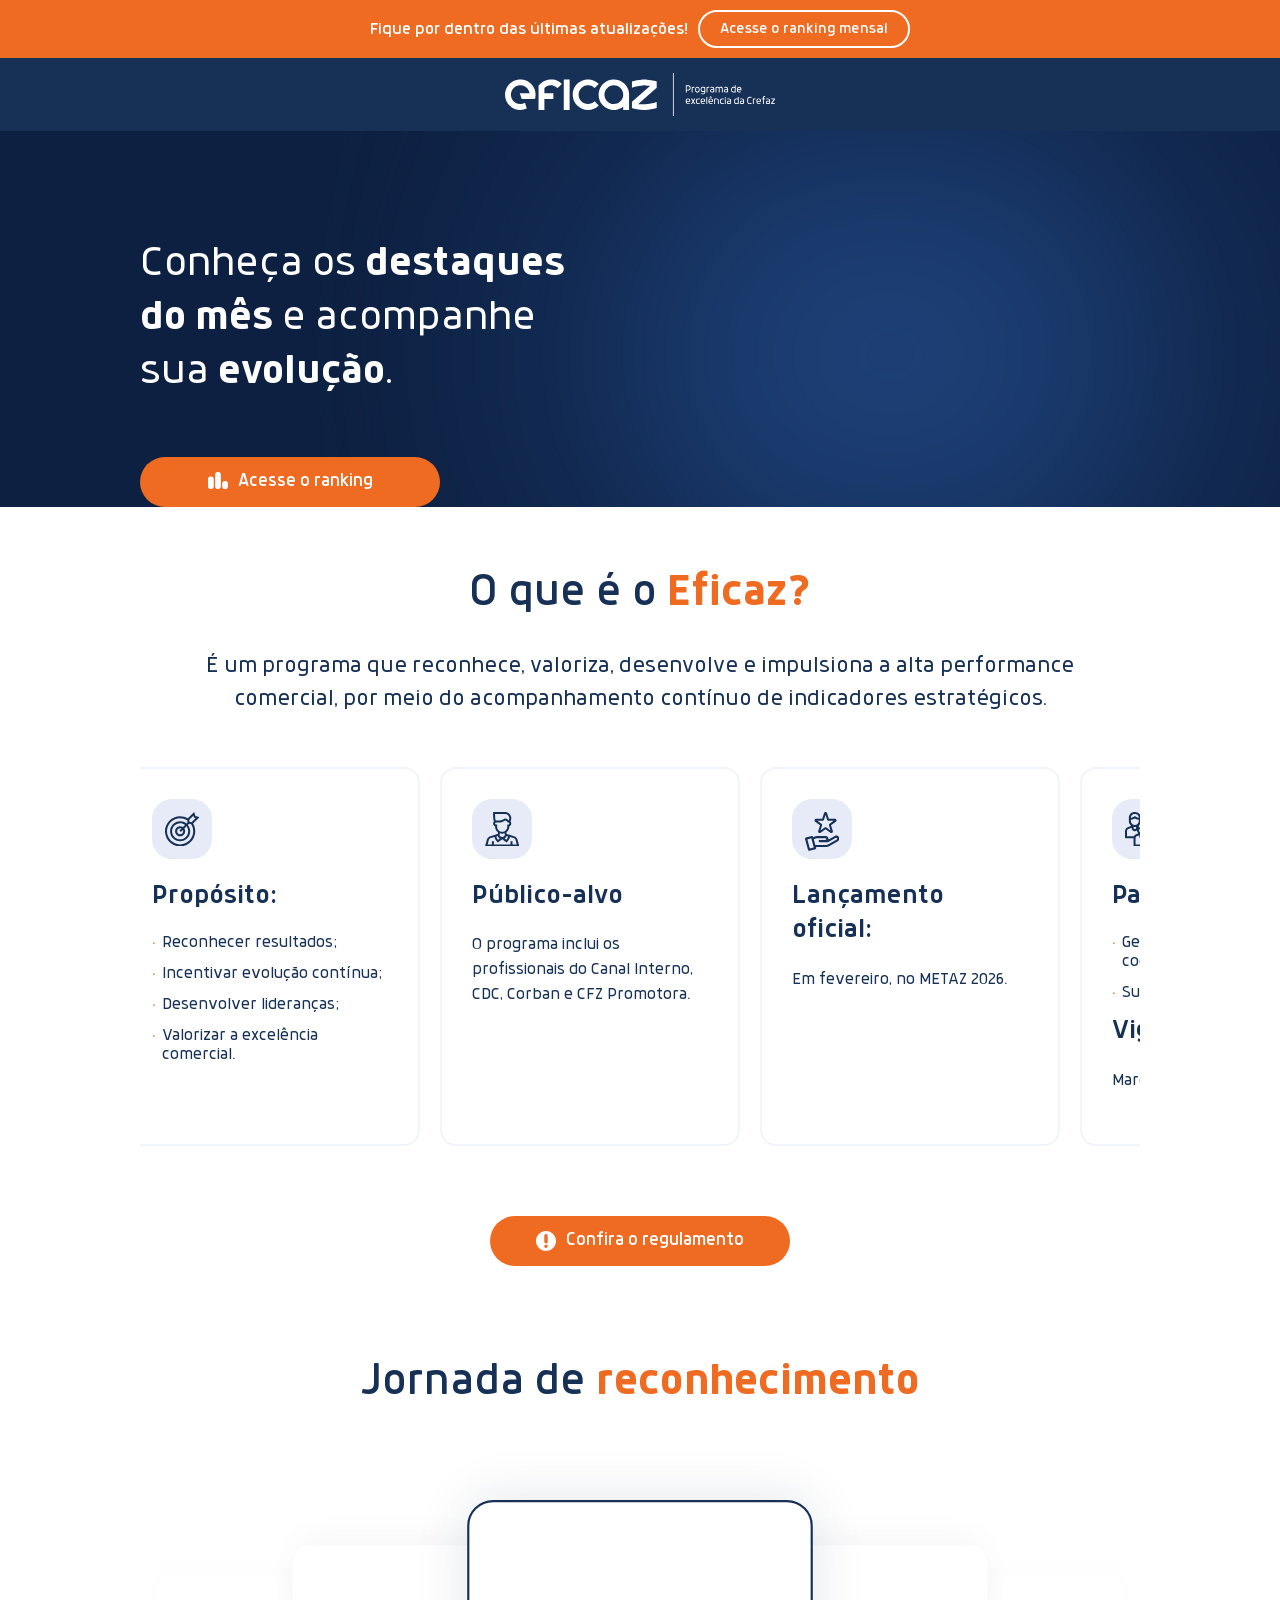
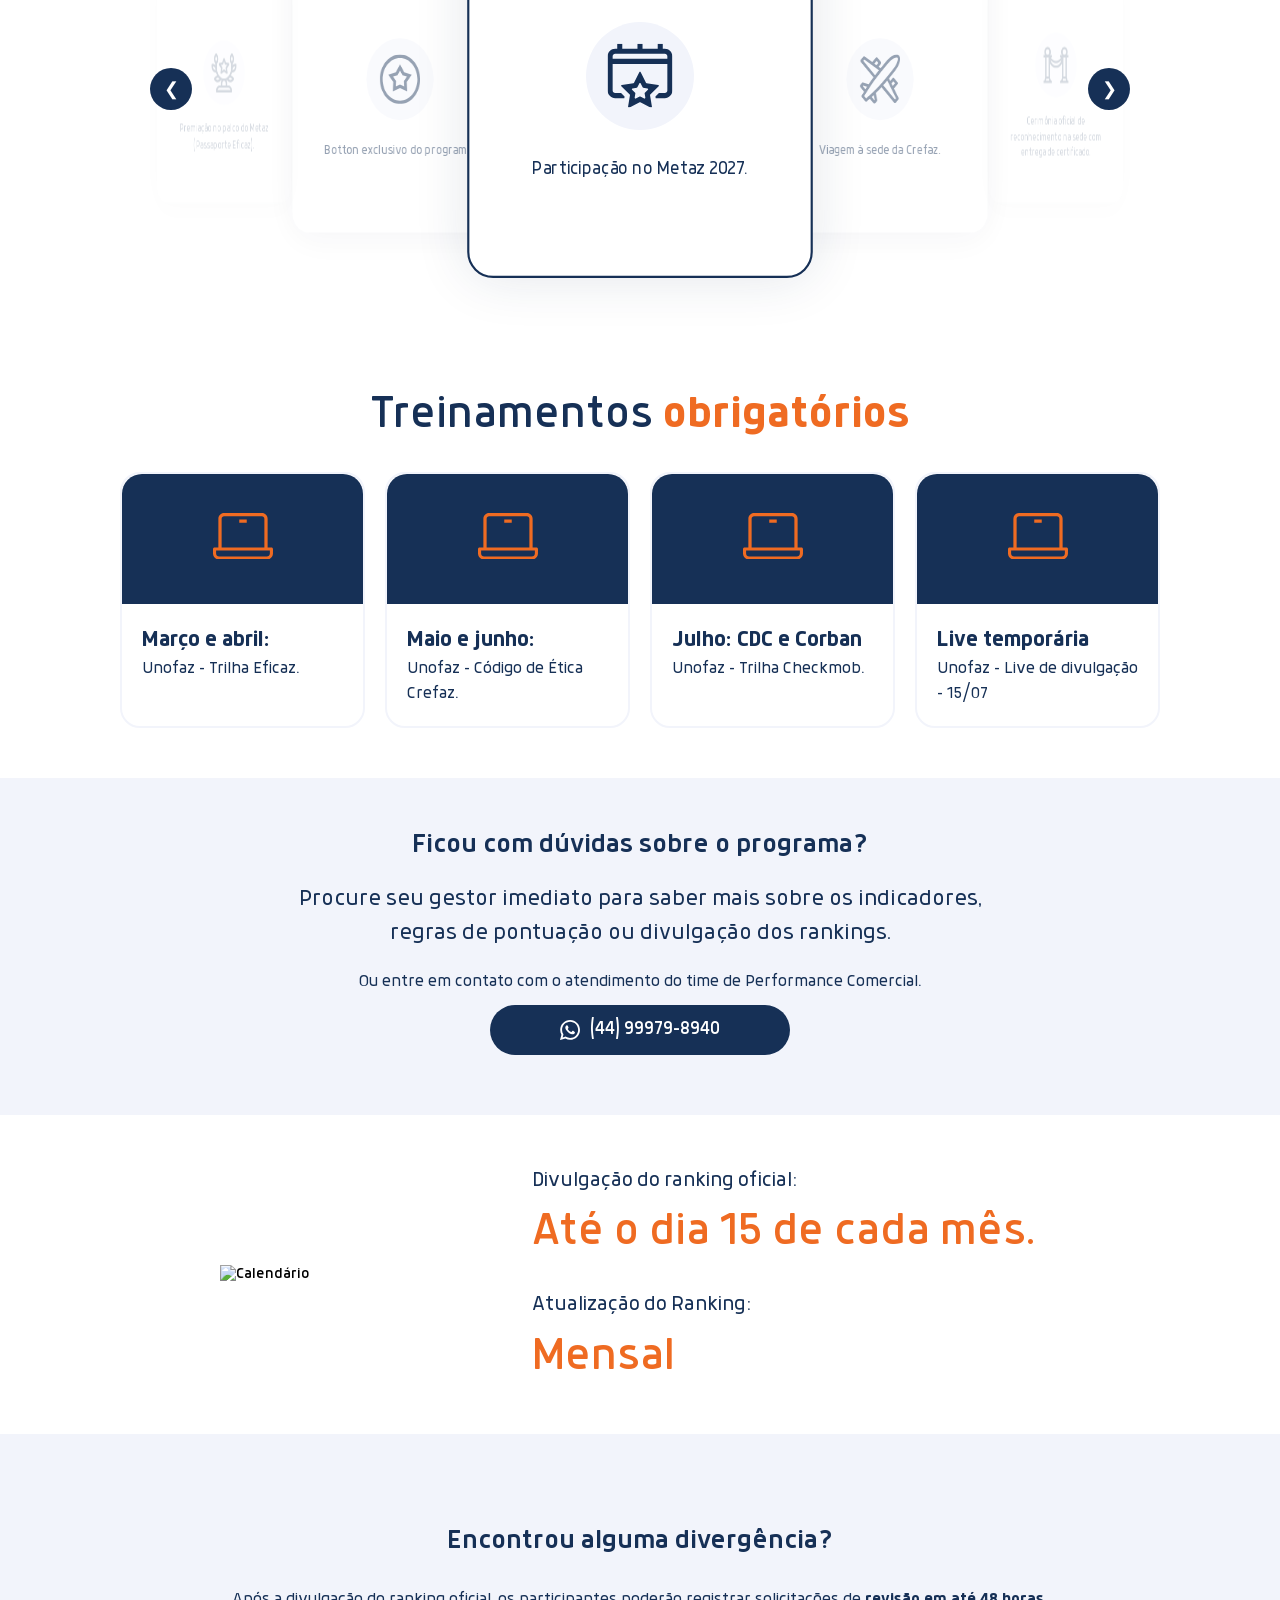
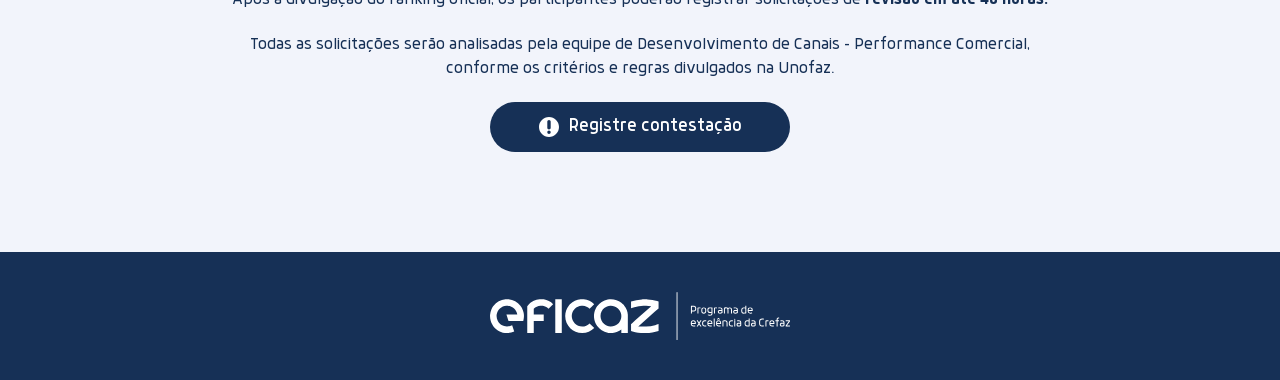
==== index.html @ aba49f8a "Update index.html" ====
<!DOCTYPE html>
<html lang="pt-BR">

<head>
    <meta charset="UTF-8">
    <meta name="viewport" content="width=device-width, initial-scale=1.0">
    <title>Eficaz | Programa de excelência da Crefaz</title>

    <link rel="shortcut icon" href="assets/favicon-crefaz.ico" type="image/x-icon">
    <link rel="stylesheet" href="assets/font-anteb.css">

</head>

<!-- Global styles -->
<style>
    html {
        --azul-escuro: #0d2041;
        --azul-crefaz: #163056;
        --azul-suave: #f2f4fb;
        --laranja-crefaz: #ef6b22;
        --laranja-escuro: #b14008;
        --text-footer: #b6cceb;
        --cinza: #d9e0e4;
        --cinza-suave: #edf2f4;
        --cinza-claro: #fafdff;

        --verde-success: #eaf8ef;
        --text-success: #1d6b3b;
    }

    html {
        scroll-behavior: smooth;
    }


    * {
        box-sizing: border-box;
    }

    body {
        margin: 0;
        padding: 0;
        scroll-behavior: smooth;
        font-family: 'Anteb', sans-serif;
        overflow-x: hidden;
    }

    .container {
        max-width: 1100px;
        margin: 0 auto;
        padding: 0 30px;
        display: flex;
        flex-wrap: wrap;
        gap: 30px;
        justify-content: center;
    }

    ::selection {
        background: #4dbeffbb;
        color: #ffffff;
    }

    /* Textos */


    h1 {
        font-size: 45px;
        color: #ffffff;
        font-weight: 300;
        line-height: 1.2;
    }

    h2 {
        font-size: 3rem;
        color: var(--azul-crefaz);
        text-align: center;
        letter-spacing: -3%;
        margin: 0;
        padding: 0 0 30px 0;
        font-weight: normal;
    }

    h3 {
        font-size: 1.8rem;
        color: var(--azul-crefaz);
        font-weight: 500;
        line-height: 1.2;
        letter-spacing: -3%;
        margin: 0px 0 20px 0;
    }

    h4 {
        font-size: 1.5rem;
        color: var(--azul-crefaz);
        line-height: 1.4;
        font-weight: 300;
        padding: 0;
        margin: 0 0 20px 0;
        letter-spacing: -3%;
    }

    p {
        font-size: 1.1rem;
        color: var(--azul-crefaz);
        font-weight: 300;
        line-height: 1.4;
        padding: 0;
        margin: 0 0 20px 0;
        letter-spacing: -1%;
    }

    ul {
        list-style: none;
        padding: 0;
        margin: 0;
        text-align: left;
    }

    li {
        font-size: 1.1rem;
        color: var(--azul-crefaz);
        padding-left: 10px;
        margin-bottom: 12px;
        position: relative;
        font-weight: 300;
        letter-spacing: -1%;
    }

    li::before {
        content: "•";
        position: absolute;
        left: 0;
        color: var(--laranja-crefaz);
        font-weight: bolder;
        vertical-align: top;
    }

    a {
        text-decoration: none;
    }

    strong {
        font-weight: 700;
    }

    .highlight {
        color: var(--laranja-crefaz);
        font-weight: bold;
    }

    .darklight {
        color: var(--azul-crefaz);
        font-weight: bold;
    }

    /* Buttons */

    .btn {
        font-size: 1.2rem;
        border: none;
        display: flex;
        justify-content: center;
        gap: 10px;
        align-items: center;
        border-radius: 100px;
        padding: 18px 20px;
        cursor: pointer;
        font-family: 'Anteb', sans-serif;
        width: 300px;
        height: 50px;
        text-decoration: none;
    }

    .btn-primary {
        background: var(--azul-crefaz);
        color: #fff;
    }

    .icon-btn-primary {
        fill: var(--laranja-crefaz);
        width: 18px;
        height: 18px;
    }

    .btn-secondary {
        background: var(--laranja-crefaz);
        color: #fff;
    }

    .btn-secondary-outline {
        background: transparent;
        border: 2px solid var(--laranja-crefaz);
        color: var(--laranja-crefaz);
    }

    .icon-btn-secondary {
        fill: #fff;
        width: 18px;
        height: 18px;
    }

    .btn-primary:hover {
        filter: brightness(1.2);
    }

    .btn-secondary:hover,
    .btn-secondary-outline:hover {
        filter: brightness(0.9);
    }

    .btn-icon {
        fill: #fff;
        width: 20px;
        height: 20px;
    }

    @media (max-width: 767px) {
        h3 {
            font-size: 2.2rem;
            ;
        }
    }
</style>

<body>

    <!-- header -->
    <header class="top">
        <style>
            .top {
                position: absolute;
                top: 0;
                width: 100%;
                backdrop-filter: blur(15px);
                -webkit-backdrop-filter: blur(15px);
                z-index: 999;
                background: var(--azul-crefaz);
            }

            #atention {
                display: flex;
                align-items: center;
                justify-content: center;
                background: var(--laranja-crefaz);
                padding: 10px;
                text-align: center;
                gap: 10px;
                width: 100%;
                transition: all 0.3s ease;
            }

            .textTop {
                font-family: 'Anteb', sans-serif;
                font-size: 18px;
                color: #ffffff;
                margin: 0;
                padding: 0;
                transition: all 0.3s ease;
                text-align: left;
            }

            .header {
                width: 1000px;
                background: transparent;
                display: flex;
                align-items: center;
                justify-content: center;
                position: relative;
                z-index: 20;
                margin: 0 auto;
            }

            .logo-topo {
                display: block;
                padding: 0px;
                width: 300px;
                margin: 0 auto;
                fill: #fff;
                padding: 15px;
                transition: all 0.3s ease;
            }

            .sticky {
                position: fixed;
                z-index: 999;
                border-bottom: 1px solid var(--Border);
                transition: all 0.3s ease;
                background: var(--azul-crefaz);
            }

            .sticky .logo-topo {
                fill: #fff;
                width: 250px;
            }

            .sticky .header {
                height: 60px;
            }

            .btnTop {
                background: var(--laranja-crefaz);
                font-size: 1rem;
                color: #fff;
                padding: 8px 20px;
                border: 2px solid;
                border-radius: 100px;
                text-decoration: none;
                transition: all 0.3s ease;
            }

            .btnTop:hover {
                background: #fff;
                color: var(--laranja-crefaz);
                border: 2px solid var(--laranja-crefaz);
            }

            @media (max-width: 767px) {
                .header {
                    padding: 0px 24px;
                    width: 100%;
                }

                .logo-topo {
                    width: 300px;
                }

                .menu-toggle {
                    display: block;
                }

                .menu {
                    background: #fff;
                    position: absolute;
                    top: 100%;
                    left: 0;
                    margin: -1px 0 0 0;
                    text-align: center;
                    width: 100%;
                    max-height: 0;
                    overflow: hidden;
                    transition: max-height 0.3s ease;
                    border-radius: 0 0 20px 20px;
                }

                .sticky .menu {
                    background: var(--azul-crefaz);
                }

                .sticky {
                    background: var(--azul-crefaz);
                }

                .sticky .header {
                    height: 80px;
                    background: var(--azul-crefaz);
                    border-bottom: 2px solid #223f68;
                }

                #atention {
                    padding: 10px 20px;
                    font-size: 12px;
                }
            }
        </style>
        <div id="atention">
            <span class="textTop">Fique por dentro das últimas atualizações!</span>
            <a class="btnTop" href="ranking.html">Acesse o ranking mensal</a>
        </div>
        <div class="header">
            <a href="index.html">
                <div class="logo">
                    <svg class="logo-topo" id="logo-eficaz" data-name="logo-eficaz" xmlns="http://www.w3.org/2000/svg"
                        viewBox="0 0 498.88 80.2">
                        <path
                            d="M223.26,22.67c-.48-.61-.99-1.21-1.52-1.77-1.04-1.12-2.17-2.15-3.37-3.09-4.78-3.71-10.78-5.92-17.3-5.92-1.83,0-3.61.17-5.34.51-3.64.69-7.02,2.09-10.01,4.03-2.61,1.7-4.92,3.81-6.84,6.25-.18.22-.35.45-.52.68-1.18,1.59-2.19,3.31-3.01,5.13-1.58,3.5-2.47,7.38-2.49,11.47,0,.05,0,.1,0,.15,0,4.07.86,7.95,2.42,11.45.81,1.83,1.81,3.55,2.98,5.15,2.03,2.79,4.56,5.19,7.45,7.07,2.99,1.95,6.38,3.34,10.01,4.04.79.16,1.6.28,2.42.36.97.1,1.94.15,2.94.15s1.97-.05,2.93-.15c5.38-.56,10.31-2.63,14.37-5.77v5.77h10.83v-30.34c-.22-2.72-.82-5.32-1.75-7.76-1.02-2.68-2.44-5.17-4.18-7.39ZM218.37,40.73c-.04,1.13-.19,2.23-.43,3.29-.85,3.67-2.86,6.89-5.62,9.25-3.03,2.59-6.96,4.15-11.25,4.15-.34,0-.67,0-1-.03-3.82-.22-7.31-1.68-10.07-3.97-3.81-3.18-6.24-7.96-6.24-13.31,0-.05,0-.1,0-.15.04-5.3,2.47-10.03,6.26-13.17,2.76-2.3,6.26-3.75,10.07-3.96.32-.02.65-.03.98-.03,4.28,0,8.2,1.55,11.22,4.13,2.77,2.36,4.78,5.57,5.64,9.24.25,1.07.4,2.18.44,3.32,0,.21.01.41.01.63s0,.42-.01.63ZM89.31,12.22c6.07.94,11.49,3.82,15.63,7.98l-2.62,2.62-1.15,1.15-3.94,3.94c-2.15-2.17-4.87-3.77-7.92-4.57-1.05-.27-2.15-.45-3.27-.52-.37-.02-.74-.04-1.11-.04s-.74.01-1.11.04c-4.31.27-8.19,2.13-11.08,4.98v9.64h16.57v10.83h-16.57v4.13h0v15.92h-10.83V23.77c.23-.32.46-.63.7-.94,2.68-3.46,6.14-6.27,10.12-8.18,2.97-1.42,6.22-2.34,9.64-2.65.84-.08,1.69-.11,2.54-.11s1.71.04,2.54.11c.62.05,1.23.13,1.84.23ZM56.31,37.44c.08.88.12,1.76.12,2.66,0,2.39-.3,4.71-.86,6.93-.1.38-.2.77-.32,1.14h-.63s-5,.02-5,.02l-6.12.02-12.76.04-3.47-10.71,18.04-.06c-1.21-7.96-7.84-14.14-16-14.66-.37-.02-.74-.04-1.11-.04s-.74.01-1.11.04c-8.21.52-14.86,6.76-16.02,14.77-.12.82-.18,1.65-.18,2.51,0,2.97.75,5.77,2.07,8.21,2.93,5.42,8.65,9.1,15.24,9.1,3.12,0,6.06-.83,8.59-2.28l1.77,5.38,1.68,5.12c-3.65,1.72-7.73,2.69-12.03,2.69-9.35,0-17.64-4.55-22.77-11.55-1.17-1.59-2.18-3.32-3-5.15-.47-1.06-.88-2.14-1.22-3.26-.8-2.61-1.23-5.38-1.23-8.25,0-.83.04-1.65.11-2.47.27-3.2,1.09-6.25,2.34-9.05.81-1.83,1.82-3.55,3-5.15.15-.21.3-.41.46-.61,4.67-6.03,11.73-10.11,19.77-10.83.84-.08,1.69-.11,2.54-.11s1.71.04,2.54.11c8.03.72,15.09,4.8,19.77,10.83,1.71,2.2,3.1,4.67,4.1,7.33.37.98.69,1.99.95,3.02.35,1.38.6,2.81.73,4.27ZM169.54,56.19l3.77,3.77c-5.12,5.16-12.2,8.35-20.04,8.35s-14.8-3.13-19.9-8.21c-5.14-5.11-8.32-12.19-8.32-20.01,0-6.51,2.2-12.5,5.91-17.28.75-.97,1.57-1.9,2.44-2.76,4.53-4.5,10.59-7.46,17.32-8.07.84-.08,1.69-.11,2.54-.11s1.71.04,2.54.11c6.8.61,12.91,3.63,17.46,8.21l-2.62,2.62-1.15,1.15-3.94,3.94c-2.89-2.92-6.82-4.81-11.18-5.09-.37-.02-.74-.04-1.11-.04s-.74.01-1.11.04c-4.3.27-8.17,2.11-11.05,4.95-3.18,3.14-5.16,7.5-5.16,12.33s1.96,9.16,5.13,12.3c3.13,3.1,7.43,5.02,12.19,5.02s9.19-1.97,12.33-5.16l3.94,3.94ZM277.92,14.95c.81.23,1.61.47,2.41.72v11.61l-2.6,2.31-4.35,3.86-24.51,21.73-1.78,1.58-.88.78h9.05c.71.02,1.42.04,2.13.04s1.43-.01,2.13-.04c5.18-.17,10.2-.94,15-2.26,1.98-.54,3.91-1.17,5.81-1.89v11.4c-6.72,2.14-13.86,3.37-21.25,3.53h-3.31c-6.44-.14-12.69-1.08-18.64-2.74-.87-.24-1.73-.5-2.59-.77v-11.4h0s2.72-2.42,2.72-2.42l4.32-3.83,24.72-21.91,1.69-1.5c-2.72-.45-5.51-.73-8.34-.82-.38-.05-.76-.08-1.14-.11-.37-.02-.74-.04-1.11-.04s-.74.01-1.11.04c-.38.02-.77.06-1.15.11-5.24.18-10.32.98-15.17,2.34-1.84.51-3.65,1.11-5.43,1.78v-11.4c5.8-1.84,11.9-3,18.21-3.38.69-.12,1.39-.2,2.1-.27.84-.08,1.69-.11,2.54-.11s1.71.04,2.54.11c.71.06,1.4.15,2.09.27,5.48.33,10.79,1.25,15.89,2.69ZM108.52,11.88h10.82v56.43h-10.82V11.88ZM342.58,25.36c-.17-.48-.42-.89-.72-1.25s-.79-.67-1.43-.95c-.64-.28-1.41-.42-2.29-.42h-3.67c-.2,0-.31.09-.31.31v12.55c0,.21.1.32.31.32h1.03c.2,0,.31-.1.31-.32v-3.13h2.33c.89,0,1.66-.14,2.31-.42.64-.28,1.12-.59,1.43-.94.31-.35.55-.77.72-1.25s.28-.84.3-1.07c.02-.22.03-.44.03-.65v-1c0-.22-.01-.46-.04-.69-.03-.23-.13-.6-.31-1.08ZM341.28,27.82c0,2.03-1.06,3.05-3.17,3.05h-2.29v-6.54h2.29c2.11,0,3.17,1,3.17,3.01v.48ZM344.98,35.59v-9.22c0-.19.63-.48,1.71-.66.54-.09,1.1-.13,1.68-.13.61,0,1.11.06,1.51.17.13.04.2.12.2.25v1.07c0,.15-.06.22-.18.22-.45-.08-.86-.12-1.21-.12-1.19,0-1.89.21-2.01.38l-.06.14v7.9c0,.21-.1.32-.31.32h-1.03c-.21,0-.32-.1-.31-.32ZM358.49,34.97c.75-.7,1.11-1.87,1.11-3.49v-1.34c0-1.62-.37-2.79-1.11-3.5-.75-.7-1.75-1.06-2.98-1.06s-2.24.36-2.98,1.06c-.75.71-1.12,1.88-1.12,3.5v1.34c0,1.61.38,2.78,1.12,3.48.75.71,1.74,1.07,2.98,1.07s2.24-.36,2.98-1.06ZM353.06,32v-2.38c0-.73.23-1.32.7-1.78.46-.45,1.04-.67,1.75-.67s1.28.22,1.75.68c.46.46.69,1.04.69,1.77v2.38c0,.72-.24,1.32-.69,1.77-.47.46-1.05.68-1.75.68s-1.29-.22-1.75-.68c-.47-.46-.7-1.04-.7-1.77ZM369.35,25.99c-.44-.1-1-.19-1.69-.29-.71-.08-1.36-.12-1.97-.12s-1.15.05-1.59.16c-.44.11-.87.33-1.29.64-.84.62-1.28,1.97-1.28,4.04,0,1.79.5,3.09,1.32,3.71.81.61,1.6.84,2.55.84,1.15,0,2.13-.16,2.94-.48v.75c0,1.01-.21,1.67-.64,1.99-.44.32-1.28.48-2.51.48-.96,0-1.82-.12-2.57-.38-.13,0-.22.06-.27.19l-.11.9c.01.22.07.37.19.42,1.06.31,2.03.46,2.91.46,3.1,0,4.65-1.25,4.65-3.71v-9.32c0-.08-.21-.17-.64-.29ZM368.34,32.96l-.39.1c-.27.07-.59.14-.98.21-.4.07-.71.1-.97.1-1.17,0-1.93-.25-2.29-.75s-.53-1.27-.53-2.3c0-.53.02-.94.06-1.24s.15-.61.33-.95c.35-.68,1.12-.97,2.43-.97.62,0,1.41.1,2.34.3v5.49ZM376.18,27.17c-1.19,0-1.89.21-2.01.38l-.06.14v7.9c0,.21-.1.32-.31.32h-1.03c-.21,0-.32-.1-.31-.32v-9.22c0-.19.63-.48,1.71-.66.54-.09,1.1-.13,1.68-.13.61,0,1.11.06,1.51.17.13.04.2.12.2.25v1.07c0,.15-.06.22-.18.22-.45-.08-.86-.12-1.21-.12ZM386.69,29.49c0-2.56-1.56-3.91-4.14-3.91-1,0-1.9.08-2.7.26-.11.04-.16.11-.16.22l.16,1.17c.01.11.1.16.26.16.92-.15,1.55-.24,1.9-.22,2.01,0,3.01.83,3.01,2.49v.18h-2.74c-2.26,0-3.39,1.04-3.39,3.13s1.31,3.05,3.91,3.05c.99,0,1.88-.15,2.69-.47.81-.32,1.2-.66,1.2-1.05v-5.02ZM385.02,33.42c0,.35-.22.61-.67.79-.46.17-.96.27-1.52.27-.75,0-1.32-.1-1.69-.3-.38-.19-.56-.6-.56-1.21,0-.72.3-1.17.87-1.35.29-.09.54-.14.75-.16.21-.02.5-.03.86-.03h1.97v2ZM396.46,28.11c.11.4.16,1.29.16,2.65v4.83c0,.21-.1.32-.32.32h-1.02c-.21,0-.32-.1-.32-.32v-5.91c0-.97-.17-1.63-.51-1.99-.34-.35-.92-.52-1.75-.52-.18,0-.44.02-.78.07s-.62.09-.88.13l-.36.09v8.13c0,.21-.1.32-.31.32h-1.03c-.21,0-.32-.1-.31-.32v-9.32c0-.12.44-.27,1.31-.44.87-.17,1.53-.26,1.99-.26.5,0,.9.02,1.19.05.3.04.65.15,1.08.34.42.19.82.47,1.17.83.64-.81,1.65-1.21,3.03-1.21,1.17,0,2.07.31,2.7.91.62.6.94,1.67.94,3.21v5.89c0,.21-.1.32-.31.32h-1.03c-.21,0-.32-.1-.31-.32v-5.97c0-.92-.19-1.56-.58-1.92-.4-.36-.98-.53-1.75-.53-.58,0-1.27.32-2.04.94ZM412.21,34.51v-5.02c0-2.56-1.56-3.91-4.14-3.91-1,0-1.9.08-2.7.26-.11.04-.16.11-.16.22l.16,1.17c.01.11.1.16.26.16.92-.15,1.55-.24,1.9-.22,2.01,0,3.01.83,3.01,2.49v.18h-2.74c-2.26,0-3.39,1.04-3.39,3.13s1.31,3.05,3.91,3.05c.99,0,1.88-.15,2.69-.47.81-.32,1.2-.66,1.2-1.05ZM410.54,33.42c0,.35-.22.61-.67.79-.46.17-.96.27-1.52.27-.75,0-1.32-.1-1.69-.3-.38-.19-.56-.6-.56-1.21,0-.72.3-1.17.87-1.35.29-.09.54-.14.75-.16.21-.02.5-.03.86-.03h1.97v2ZM426.25,35.35v-12.3c0-.21-.1-.32-.31-.31h-1.03c-.21,0-.32.09-.32.31v3.01c-.81-.32-1.79-.48-2.94-.48-.93,0-1.77.37-2.56,1.1-.8.74-1.31,2.15-1.31,3.96-.01,3.59,1.38,5.39,4.15,5.39.61,0,1.27-.04,1.97-.12,1.39-.16,2.34-.4,2.34-.56ZM422.26,34.45c-1.03,0-1.79-.37-2.16-.81-.19-.21-.34-.51-.44-.88-.1-.37-.16-.69-.18-.97-.02-.28-.03-.62-.03-1.05,0-1.03.1-1.69.45-2.44.35-.73,1.14-1.13,2.37-1.13.56,0,1.34.14,2.34.42v6.56l-.37.08c-.26.04-.57.08-.96.13-.4.05-.73.08-1.01.08ZM435.96,35.55l-.16-1.1c0-.11-.1-.17-.25-.17-.72.11-1.25.16-1.56.17-.71,0-1.24-.02-1.61-.07-.38-.04-.75-.14-1.1-.31-.73-.32-1.01-.97-1.09-2.11v-.25h6.38c.2.01.31-.09.31-.31v-1.41c0-.58-.04-1.11-.37-2.02-.17-.45-.4-.84-.68-1.16-.57-.65-1.71-1.23-3.22-1.23-1.36,0-2.44.53-3,1.18-.28.33-.51.7-.68,1.12-.36.86-.41,1.42-.41,1.98v1.53c0,3.09,1.54,4.63,4.62,4.63,1.13.01,2.02-.07,2.67-.25.11-.05.16-.12.16-.23ZM432.71,27.17c.48,0,.87.08,1.48.41.61.34,1.02,1.24,1.02,2.54h-5.05c0-1.97.85-2.95,2.55-2.95ZM341.27,48.23c-.57-.65-1.71-1.23-3.22-1.23-1.36,0-2.44.53-3,1.18-.28.33-.51.7-.68,1.12-.36.86-.41,1.42-.41,1.98v1.53c0,3.09,1.54,4.63,4.62,4.63,1.13.01,2.02-.07,2.67-.24.11-.05.16-.12.16-.24l-.16-1.1c0-.11-.1-.17-.25-.17-.72.11-1.25.16-1.56.17-.71,0-1.24-.02-1.61-.07-.38-.04-.75-.14-1.1-.31-.73-.32-1.01-.97-1.09-2.11v-.26h6.38c.2.01.31-.09.31-.31v-1.41c0-.58-.04-1.11-.37-2.02-.17-.45-.4-.84-.68-1.16ZM335.61,51.55c0-1.97.85-2.95,2.55-2.95.48,0,.87.08,1.48.41.61.34,1.02,1.24,1.02,2.54h-5.05ZM351.54,47.44l-2.95,4.81,2.95,4.77c0,.19-.18.32-.32.32h-1.21c-.13,0-.26-.1-.4-.32l-1.92-3.13-1.92,3.13c-.12.21-.25.32-.4.32h-1.21c-.13,0-.32-.11-.32-.32l2.95-4.77-2.95-4.81c0-.19.18-.31.32-.31h1.17c.13,0,.27.1.39.31l1.97,3.13,1.96-3.13c.12-.21.25-.32.4-.31h1.17c.13,0,.32.11.32.31ZM354.41,52.07v.34c0,1.03.22,1.87.67,2.51.44.64,1.27.96,2.46.96.48,0,1.08-.07,1.82-.21.15,0,.25.06.26.17l.16,1.1c0,.11-.05.18-.16.24-.65.19-1.49.3-2.51.29-1.36,0-2.42-.42-3.2-1.25-.79-.83-1.17-1.97-1.17-3.42v-1.09c0-1.45.39-2.59,1.17-3.43.78-.84,1.84-1.26,3.2-1.26,1.02,0,1.86.1,2.51.3.11.04.16.11.16.22l-.16,1.11c-.01.11-.1.16-.26.16-.75-.13-1.35-.2-1.82-.2-1.19,0-2.02.32-2.46.96-.45.64-.67,1.48-.67,2.51ZM368.76,48.23c-.57-.65-1.71-1.23-3.22-1.23-1.36,0-2.44.53-3,1.18-.28.33-.51.7-.68,1.12-.36.86-.41,1.42-.41,1.98v1.53c0,3.09,1.54,4.63,4.62,4.63,1.13.01,2.02-.07,2.67-.24.11-.05.16-.12.16-.24l-.16-1.1c0-.11-.1-.17-.25-.17-.72.11-1.25.16-1.56.17-.71,0-1.24-.02-1.61-.07-.38-.04-.75-.14-1.1-.31-.73-.32-1.01-.97-1.09-2.11v-.26h6.38c.2.01.31-.09.31-.31v-1.41c0-.58-.04-1.11-.37-2.02-.17-.45-.4-.84-.68-1.16ZM363.1,51.55c0-1.97.85-2.95,2.55-2.95.48,0,.87.08,1.48.41.61.34,1.02,1.24,1.02,2.54h-5.05ZM373.72,44.47v12.55c0,.21-.1.32-.31.32h-1.03c-.21,0-.32-.1-.31-.32v-12.55c0-.21.1-.32.31-.31h1.03c.2,0,.31.09.31.31ZM378.12,45.98c-.17,0-.25-.08-.25-.25l1.23-2.34c.08-.15.21-.23.36-.23h1.09c.15,0,.28.08.35.23l1.24,2.34c0,.17-.08.25-.25.25h-.86c-.11,0-.19-.05-.25-.16l-.78-1.51-.79,1.51c-.05.11-.14.16-.25.16h-.84ZM383.28,48.23c-.57-.65-1.71-1.23-3.22-1.23-1.36,0-2.44.53-3,1.18-.28.33-.51.7-.68,1.12-.36.86-.41,1.42-.41,1.98v1.53c0,3.09,1.54,4.63,4.62,4.63,1.13.01,2.02-.07,2.67-.24.11-.05.16-.12.16-.24l-.16-1.1c0-.11-.1-.17-.25-.17-.72.11-1.25.16-1.56.17-.71,0-1.24-.02-1.61-.07-.38-.04-.75-.14-1.1-.31-.73-.32-1.01-.97-1.09-2.11v-.26h6.38c.2.01.31-.09.31-.31v-1.41c0-.58-.04-1.11-.37-2.02-.17-.45-.4-.84-.68-1.16ZM377.62,51.55c0-1.97.85-2.95,2.55-2.95.48,0,.87.08,1.48.41.61.34,1.02,1.24,1.02,2.54h-5.05ZM394.04,48.07c.7.71,1.05,1.9,1.05,3.56v5.39c0,.21-.1.32-.32.32h-1.02c-.21,0-.32-.1-.32-.32v-5.91c0-1.67-.95-2.51-2.86-2.51-.48,0-1.49.13-1.95.2l-.4.09v8.13c0,.21-.1.32-.31.32h-1.03c-.21,0-.32-.1-.31-.32v-9.3c0-.15.52-.32,1.57-.48,1.04-.15,1.9-.24,2.58-.24,1.49,0,2.59.36,3.3,1.06ZM398.81,52.07v.34c0,1.03.22,1.87.67,2.51.44.64,1.27.96,2.46.96.48,0,1.08-.07,1.82-.21.15,0,.25.06.26.17l.16,1.1c0,.11-.05.18-.16.24-.65.19-1.49.3-2.51.29-1.36,0-2.42-.42-3.2-1.25-.79-.83-1.17-1.97-1.17-3.42v-1.09c0-1.45.39-2.59,1.17-3.43.78-.84,1.84-1.26,3.2-1.26,1.02,0,1.86.1,2.51.3.11.04.16.11.16.22l-.16,1.11c-.01.11-.1.16-.26.16-.75-.13-1.35-.2-1.82-.2-1.19,0-2.02.32-2.46.96-.45.64-.67,1.48-.67,2.51ZM408.01,45.37c0,.6-.33.91-.98.91s-1-.31-1-.91.34-.9,1-.9.98.3.98.9ZM407.87,47.44v9.58c0,.21-.1.32-.31.32h-1.03c-.21,0-.32-.1-.31-.32v-9.58c0-.21.1-.32.31-.31h1.03c.2,0,.31.09.31.31ZM413.67,47c-1,0-1.9.08-2.7.26-.11.04-.16.11-.16.22l.16,1.17c.01.11.1.16.26.16.92-.15,1.55-.23,1.9-.22,2.01,0,3.01.83,3.01,2.49v.18h-2.74c-2.26,0-3.39,1.04-3.39,3.13s1.31,3.05,3.91,3.05c.99,0,1.88-.15,2.69-.47.81-.32,1.2-.66,1.2-1.05v-5.02c0-2.56-1.56-3.91-4.14-3.91ZM416.14,54.84c0,.35-.22.61-.67.79-.46.17-.96.27-1.52.27-.75,0-1.32-.1-1.69-.3s-.56-.6-.56-1.21c0-.72.3-1.17.87-1.35.29-.09.54-.14.75-.16.21-.02.5-.03.86-.03h1.97v2ZM431.55,44.17h-1.03c-.21,0-.32.09-.32.31v3.01c-.81-.32-1.79-.48-2.94-.48-.93,0-1.77.37-2.56,1.1-.8.74-1.31,2.15-1.31,3.96-.01,3.59,1.38,5.39,4.15,5.39.61,0,1.27-.04,1.97-.12,1.39-.16,2.34-.4,2.34-.56v-12.3c0-.21-.1-.32-.31-.31ZM430.2,55.58l-.37.08c-.26.04-.57.08-.96.13-.4.05-.73.08-1.01.08-1.03,0-1.79-.37-2.16-.81-.19-.21-.34-.51-.44-.88-.1-.37-.16-.69-.18-.97-.02-.28-.03-.62-.03-1.05,0-1.03.1-1.7.45-2.44.35-.73,1.14-1.13,2.37-1.13.56,0,1.34.14,2.34.42v6.56ZM437.66,47c-1,0-1.9.08-2.7.26-.11.04-.16.11-.16.22l.16,1.17c.01.11.1.16.26.16.92-.15,1.55-.23,1.9-.22,2.01,0,3.01.83,3.01,2.49v.18h-2.74c-2.26,0-3.39,1.04-3.39,3.13s1.31,3.05,3.91,3.05c.99,0,1.88-.15,2.69-.47.81-.32,1.2-.66,1.2-1.05v-5.02c0-2.56-1.56-3.91-4.14-3.91ZM440.13,54.84c0,.35-.22.61-.67.79-.46.17-.96.27-1.52.27-.75,0-1.32-.1-1.69-.3s-.56-.6-.56-1.21c0-.72.3-1.17.87-1.35.29-.09.54-.14.75-.16.21-.02.5-.03.86-.03h1.97v2ZM449.23,49.06v3.39c0,2.29,1.27,3.43,3.81,3.43.69,0,1.44-.09,2.24-.28.12,0,.21.06.28.18l.14,1.11c0,.12-.06.21-.18.28-.88.19-1.85.3-2.91.29-1.64,0-2.96-.54-3.64-1.21-.35-.34-.63-.73-.85-1.17-.45-.89-.53-1.52-.53-2.18v-4.27c0-.66.08-1.31.53-2.21.21-.44.5-.83.85-1.16.68-.66,2-1.21,3.64-1.21,1.06,0,2.03.1,2.91.3.12.05.18.14.18.28l-.14,1.1c-.05.12-.14.18-.28.19-.8-.18-1.54-.28-2.24-.28-2.54,0-3.81,1.14-3.81,3.43ZM463.17,47.42v1.07c0,.15-.06.22-.18.22-.45-.08-.86-.12-1.21-.12-1.19,0-1.89.21-2.01.38l-.06.14v7.9c0,.21-.1.32-.31.32h-1.03c-.21,0-.32-.1-.31-.32v-9.22c0-.19.63-.48,1.71-.66.54-.09,1.1-.13,1.68-.13.61,0,1.11.06,1.51.17.13.04.2.12.2.25ZM471.95,48.23c-.57-.65-1.71-1.23-3.22-1.23-1.36,0-2.44.53-3,1.18-.28.33-.51.7-.68,1.12-.36.86-.41,1.42-.41,1.98v1.53c0,3.09,1.54,4.63,4.62,4.63,1.13.01,2.02-.07,2.67-.24.11-.05.16-.12.16-.24l-.16-1.1c0-.11-.1-.17-.25-.17-.72.11-1.25.16-1.56.17-.71,0-1.24-.02-1.61-.07-.38-.04-.75-.14-1.1-.31-.73-.32-1.01-.97-1.09-2.11v-.26h6.38c.2.01.31-.09.31-.31v-1.41c0-.58-.04-1.11-.37-2.02-.17-.45-.4-.84-.68-1.16ZM466.29,51.55c0-1.97.85-2.95,2.55-2.95.48,0,.87.08,1.48.41.61.34,1.02,1.24,1.02,2.54h-5.05ZM480.87,42.87v.92c0,.21-.09.32-.29.32-.05,0-.23-.02-.32-.02-.77,0-1.28.2-1.53.6-.25.4-.39.93-.39,1.59v.86h2c.21,0,.32.1.32.31v.97c0,.21-.1.32-.32.31h-2v8.3c0,.21-.1.32-.32.32h-1.04c-.21,0-.32-.1-.32-.32v-8.3h-1.74c-.21,0-.32-.1-.32-.31v-.97c0-.21.1-.32.32-.31h1.74v-1.17c0-2.32,1.02-3.47,3.07-3.47.36,0,.63.01.82.04.21.04.32.15.31.34ZM485.64,47c-1,0-1.9.08-2.7.26-.11.04-.16.11-.16.22l.16,1.17c.01.11.1.16.26.16.92-.15,1.55-.23,1.9-.22,2.01,0,3.01.83,3.01,2.49v.18h-2.74c-2.26,0-3.39,1.04-3.39,3.13s1.31,3.05,3.91,3.05c.99,0,1.88-.15,2.69-.47.81-.32,1.2-.66,1.2-1.05v-5.02c0-2.56-1.56-3.91-4.14-3.91ZM488.11,54.84c0,.35-.22.61-.67.79-.46.17-.96.27-1.52.27-.75,0-1.32-.1-1.69-.3s-.56-.6-.56-1.21c0-.72.3-1.17.87-1.35.29-.09.54-.14.75-.16.21-.02.5-.03.86-.03h1.97v2ZM498.76,48.93l-4.98,6.81h4.79c.21,0,.32.1.32.32v.96c0,.21-.1.32-.32.32h-6.52c-.21,0-.32-.1-.31-.32v-1.14c0-.11.04-.22.12-.34l5.01-6.82h-4.83c-.21,0-.32-.1-.31-.31v-.97c0-.21.1-.32.31-.31h6.52c.21,0,.32.1.32.31v1.15c0,.11-.04.22-.12.34ZM311.78.74v78.71c0,.41-.33.74-.74.74s-.74-.33-.74-.74V.74c0-.41.33-.74.74-.74s.74.33.74.74Z" />
                    </svg>
                </div>
            </a>
        </div>
        <script type="text/javascript">
            window.addEventListener("scroll", function () {
                var header = document.querySelector("header");
                header.classList.toggle("sticky", window.scrollY > 0)
            })
        </script>

    </header>

    <!-- hero -->
    <section id="hero">

        <style>
            #hero {
                font-family: 'Anteb', sans-serif;
                margin: 0;
                padding: 200px 0px 0px 0px;
                overflow-x: hidden;
                background: var(--azul-escuro);
                position: relative;
            }

            #hero .container {
                padding: 0;
                display: grid;
                grid-template-columns: 1fr 1fr;
                gap: 40px;
                max-width: 1000px;
                margin: 0 auto;
                position: relative;
                z-index: 1;
            }

            .content-text {
                display: flex;
                flex-direction: column;
                gap: 20px;
                z-index: 1;
            }

            .image-hero {
                width: 500px;
                display: block;
                margin: 0 auto;
                position: relative;
            }

            .content-image {
                position: relative;
            }

            .content-image:before {
                content: "";
                background: #4791ff;
                width: 100%;
                height: 100%;
                position: absolute;
                left: 0;
                filter: blur(150px);
                border-radius: 350px;
                opacity: 0.6;
            }

            @media (max-width: 767px) {

                #hero {
                    background-size: cover;
                    overflow: hidden;
                    padding: 110px 0 0 0px;
                }

                #hero .container {
                    padding: 30px 30px 0 30px;
                    grid-template-columns: 1fr;
                    gap: 10px;
                    z-index: 1;
                    position: relative;
                }

                .image-hero {
                    width: 100%;
                }

                .bottom-white {
                    bottom: -1px;
                }

                .content-text {
                    gap: 10px;
                }
            }
        </style>

        <div class="container">

            <div class="content-text">
                <h1>Conheça os <strong>destaques do mês</strong> e acompanhe sua <strong>evolução</strong>.</h1>
                <a class="btn btn-secondary" href="ranking.html">
                    <div class="btn-icon">
                        <svg id="Camada_1" data-name="Camada 1" xmlns="http://www.w3.org/2000/svg"
                            viewBox="0 0 53.1 45.12">
                            <path
                                d="M8.96,45.12h-2.64c-3.49,0-6.31-2.83-6.31-6.31v-20.74c0-3.49,2.83-6.31,6.31-6.31h2.64c3.49,0,6.31,2.83,6.31,6.31v20.74c0,3.49-2.83,6.31-6.31,6.31ZM34.18,38.81V6.31c0-3.49-2.83-6.31-6.31-6.31h-2.64c-3.49,0-6.31,2.83-6.31,6.31v32.49c0,3.49,2.83,6.31,6.31,6.31h2.64c3.49,0,6.31-2.83,6.31-6.31ZM53.1,38.81v-8.68c0-3.49-2.83-6.31-6.31-6.31h-2.64c-3.49,0-6.31,2.83-6.31,6.31v8.68c0,3.49,2.83,6.31,6.31,6.31h2.64c3.49,0,6.31-2.83,6.31-6.31Z" />
                        </svg>
                    </div>
                    <span>Acesse o ranking</span>
                </a>
            </div>

            <div class="content-image">
                <!-- <img class="image-hero" src="assets/img-pessoas-eficaz.png" alt="" title=""> -->
                <img class="image-hero"
                    src="https://image.parceiros.crefaz.com.br/lib/fe3711737164057b751772/m/1/c0a9f509-7756-4735-80bc-6cc05f527dd7.png"
                    alt="" title="">
            </div>


        </div>
    </section>

    <!-- Drag Carrossel -->
    <section id="dragCarrossel">
        <style>
            #dragCarrossel {
                padding: 60px 30px 30px 30px;
                background: #ffffff;
            }

            #dragCarrossel .btn-secondary {
                margin: 10px auto;
            }

            .carouselDrag-container {
                display: flex;
                max-width: 1000px;
                margin: 0 auto;
                overflow-x: auto;
                scroll-behavior: smooth;
            }

            /* ----- Arrastar ---- */

            .carouselDrag-container {
                cursor: grab;
                user-select: none;
            }

            .carouselDrag-container.dragging {
                cursor: grabbing;
            }

            .carouselDrag-container.dragging a,
            .carouselDrag-container.dragging button {
                pointer-events: none;
            }

            /* ----- FIM Arrastar ---- */


            .card-carousel {
                display: flex;
                justify-content: center;
                align-items: stretch;
                gap: 20px;
                padding-bottom: 30px;
            }

            .content-card {
                background: #ffffff;
                border-radius: 16px;
                padding: 30px;
                position: relative;
                transition: transform 0.3s ease, box-shadow 0.3s ease;
                width: 300px;
                min-height: 300px;
                border: 2px solid var(--azul-suave);
            }

            /* .content-card:hover {
                transform: translateY(-8px);
                box-shadow: 0 16px 40px rgba(31, 21, 83, 0.07);
            } */

            .drag-icon {
                width: 60px;
                height: 60px;
                background: #e6ebf7;
                padding: 0.8rem;
                border-radius: 20px;
                fill: var(--azul-crefaz);
            }

            /* Textos */

            .intro {
                max-width: 900px;
                margin: 0 auto;
                text-align: center;
            }

            .dragcard-title {
                padding: 20px 0;
                margin: 0;
            }

            .content-card li::before {
                content: "•";
                position: absolute;
                left: 0;
                color: var(--laranja-crefaz);
                font-weight: bolder;
                vertical-align: top;
            }

            /* Barra de rolagem */

            .carouselDrag-container::-webkit-scrollbar {
                width: 10px;
                height: 8px;
            }

            .carouselDrag-container::-webkit-scrollbar-track {
                background: #e6ebf7;
                border-radius: 80px;
            }

            .carouselDrag-container::-webkit-scrollbar-thumb {
                background: #b2c0dd;
                border-radius: 4px;
            }

            @media (max-width: 767px) {
                #dragCarrossel {
                    overflow: hidden;
                    padding: 40px 0 80px;
                }

                .carrosselDrag-wrapper {
                    width: 100%;
                    overflow: hidden;
                    padding: 0 20px;
                }

                .carouselDrag-container {
                    display: flex;
                    width: 100%;
                    max-width: 100%;
                    overflow-x: auto;
                    padding: 0 20px 20px;
                    scroll-snap-type: x mandatory;
                }

                .card-carousel {
                    display: flex;
                    justify-content: flex-start;
                    width: max-content;
                    gap: 16px;
                    padding-bottom: 20px;
                }

                .content-card {
                    width: 280px;
                    min-width: 280px;
                    height: 380px;
                    scroll-snap-align: start;
                }
            }
        </style>
        <div class="container">
            <div class="intro">
                <h2>O que é o <span class="highlight">Eficaz?</span></h2>
                <h4>É um programa que reconhece, valoriza, desenvolve e impulsiona a alta performance comercial, por
                    meio do
                    acompanhamento contínuo de indicadores estratégicos.</h4>
            </div>

            <div class="carrosselDrag-wrapper">
                <div class="carouselDrag-container">
                    <div class="card-carousel">

                        <!-- Card 1 -->
                        <div class="content-card">
                            <div class="drag-icon">
                                <svg id="Camada_1" data-name="Camada 1" xmlns="http://www.w3.org/2000/svg"
                                    viewBox="0 0 60.85 60.84">
                                    <path
                                        d="M60.85,9.25l-6.94-2.31-2.31-6.94-11.15,11.15c-4.14-2.48-8.84-3.8-13.7-3.8C12,7.35,0,19.35,0,34.1s12,26.75,26.75,26.75,26.75-12,26.75-26.75c0-4.86-1.32-9.56-3.8-13.7l11.15-11.15ZM50.04,6.6l1.05,3.16,3.16,1.05-7.37,7.37-3.41-.8-.8-3.41,7.37-7.37ZM32.1,34.1c0,2.95-2.4,5.35-5.35,5.35s-5.35-2.4-5.35-5.35,2.4-5.35,5.35-5.35c.82,0,1.6.2,2.3.54l-3.56,3.56,2.52,2.52,3.56-3.56c.33.7.54,1.47.54,2.3ZM31.66,26.66c-1.41-.94-3.1-1.48-4.91-1.48-4.92,0-8.92,4-8.92,8.92s4,8.92,8.92,8.92,8.92-4,8.92-8.92c0-1.82-.55-3.5-1.48-4.91l3.82-3.82c1.88,2.42,3.01,5.44,3.01,8.73,0,7.87-6.4,14.27-14.27,14.27s-14.27-6.4-14.27-14.27,6.4-14.27,14.27-14.27c3.29,0,6.32,1.13,8.73,3.01l-3.82,3.82ZM26.75,57.28c-12.78,0-23.18-10.4-23.18-23.18S13.96,10.92,26.75,10.92c4.42,0,8.68,1.26,12.39,3.61l.88,3.77-1.99,2c-3.08-2.52-7-4.03-11.28-4.03-9.83,0-17.83,8-17.83,17.83s8,17.83,17.83,17.83,17.83-8,17.83-17.83c0-4.28-1.52-8.2-4.03-11.28l1.99-1.99,3.77.88c2.36,3.71,3.61,7.97,3.61,12.39,0,12.78-10.4,23.18-23.18,23.18Z" />
                                </svg>
                            </div>
                            <h3 class="dragcard-title">Propósito:</h3>
                            <ul>
                                <li>Reconhecer resultados;</li>
                                <li>Incentivar evolução contínua;</li>
                                <li>Desenvolver lideranças;</li>
                                <li>Valorizar a excelência comercial.</li>
                            </ul>
                        </div>

                        <!-- Card 2 -->
                        <div class="content-card">
                            <div class="drag-icon">
                                <svg id="Camada_1" data-name="Camada 1" xmlns="http://www.w3.org/2000/svg"
                                    viewBox="0 0 54.09 54.09">
                                    <path
                                        d="M51.11,43.35c-.72-2.61-2.7-4.62-5.3-5.39l-11.63-3.44-.56-2.55c2.76-2.03,4.55-5.28,4.55-8.96v-.39c1.85-.65,3.18-2.42,3.18-4.49v-.02c0-1.2-.46-2.29-1.2-3.13l.7-2.09c.33-1,.5-2.04.5-3.1,0-5.4-4.4-9.8-9.8-9.8H12.73v6.57c0,2.85.43,5.67,1.23,8.39-.76.84-1.23,1.95-1.23,3.18,0,2.07,1.33,3.84,3.18,4.49v.39c0,3.68,1.8,6.94,4.56,8.96l-.56,2.55-11.63,3.44c-2.59.77-4.57,2.78-5.3,5.39l-2.98,10.74h54.09l-2.98-10.74ZM23.34,41.7l-2.83,2.04c-.88-.99-2.18-2.84-2.63-5.31l2.09-.62c.55,1.8,1.81,3.11,3.37,3.89ZM31.98,40.94c1.04-.83,1.75-1.89,2.12-3.13l2.1.62c-.45,2.47-1.75,4.32-2.63,5.31l-2.82-2.03c.44-.22.85-.47,1.23-.77ZM15.9,3.17h15.66c3.66,0,6.63,2.97,6.63,6.63,0,.71-.11,1.42-.34,2.09l-.46,1.37c-1.41-1.9-3.68-3.09-6.07-3.09-.02,0-.03,0-.05,0h-.52s-.42.32-.42.32c-2.46,1.85-5.51,2.86-8.59,2.86h-4.25c-.23,0-.45.04-.68.07-.6-2.24-.92-4.54-.92-6.87v-3.4ZM19.08,23.02v-3.29h-1.58c-.88,0-1.59-.71-1.59-1.6s.71-1.59,1.59-1.59h4.25s0,0,0,0c3.56,0,7.1-1.12,10.02-3.16,1.42.15,2.76,1.04,3.43,2.31l.45.84h.95c.88,0,1.59.71,1.59,1.59h0c0,.89-.71,1.6-1.6,1.6h-1.58v3.29c0,4.39-3.57,7.96-7.96,7.96s-7.96-3.57-7.96-7.96ZM27.04,34.15c1.29,0,2.52-.23,3.67-.64l.52,2.39c-.13,2.76-2.68,3.5-4.18,3.49-1.53,0-4.11-.76-4.2-3.48l.52-2.4c1.15.4,2.38.63,3.67.63ZM43.24,50.92v-4.78h-3.17v4.78H14.01v-4.78h-3.17v4.78h-6.67l1.87-6.72c.43-1.55,1.6-2.74,3.14-3.19l5.65-1.67c1,4.79,4.37,7.58,4.54,7.71l.94.76,6.74-4.87,6.74,4.87.94-.76c.17-.14,3.55-2.92,4.54-7.71l5.65,1.67c1.54.45,2.71,1.65,3.14,3.19l1.87,6.72h-6.67Z" />
                                </svg>
                            </div>
                            <h3 class="dragcard-title">Público-alvo</h3>
                            <p>O programa inclui os profissionais do Canal Interno, CDC, Corban e CFZ Promotora.
                            </p>
                        </div>

                        <!-- Card 3 -->
                        <div class="content-card">
                            <div class="drag-icon">
                                <svg id="Camada_1" data-name="Camada 1" xmlns="http://www.w3.org/2000/svg"
                                    viewBox="0 0 51.67 58.41">
                                    <path
                                        d="M44.69,35.9l-9.41,5.43c.37-2.55-1.41-4.91-3.96-5.28-.22-.03-.44-.05-.66-.05h-12.61c-.82,0-1.64.16-2.39.5l-3.29,1.44-.2-.76c-.23-.86-1.12-1.37-1.98-1.14l-8.99,2.41c-.86.23-1.37,1.12-1.14,1.98,0,0,0,0,0,0l4.5,16.78c.23.86,1.11,1.37,1.98,1.14,0,0,0,0,0,0l8.99-2.41c.86-.23,1.37-1.12,1.14-1.98l-.2-.76,1.02-.45h14.28c1.56.02,3.09-.39,4.43-1.19l13.16-7.6c2.22-1.3,2.97-4.16,1.67-6.38-1.29-2.21-4.11-2.96-6.33-1.7h0ZM7.25,54.82l-3.66-13.66,5.87-1.57,3.66,13.66-5.87,1.57ZM47.74,41.18l-13.16,7.6c-.85.51-1.82.77-2.81.75h-14.62c-.22,0-.44.05-.65.14l-.88.39-2.4-8.95,3.74-1.64c.34-.16.72-.23,1.09-.23h12.61c.79,0,1.43.65,1.42,1.44,0,.78-.64,1.41-1.42,1.42h-8.52c-.89,0-1.62.72-1.62,1.62s.72,1.62,1.62,1.62h12.24c.28,0,.56-.07.81-.22l11.12-6.42c.69-.39,1.56-.15,1.95.54.39.68.15,1.55-.52,1.94h0ZM22.08,31.68c-.49,0-.98-.15-1.4-.46-.84-.61-1.18-1.68-.86-2.66l2.81-8.64-7.35-5.34c-.84-.61-1.18-1.68-.86-2.66.32-.98,1.23-1.64,2.26-1.64h9.08l2.81-8.64c.32-.98,1.23-1.64,2.26-1.64s1.94.66,2.26,1.64h0s2.81,8.64,2.81,8.64h9.08c1.03,0,1.94.66,2.26,1.64s-.03,2.05-.86,2.66l-7.35,5.34,2.81,8.64c.32.98-.03,2.05-.86,2.66s-1.96.61-2.8,0l-7.35-5.34-7.35,5.34c-.42.3-.91.46-1.4.46ZM18.59,13.28l6.17,4.48c.84.61,1.18,1.68.86,2.66l-2.35,7.25,6.17-4.48c.84-.61,1.96-.61,2.8,0l6.17,4.48-2.36-7.25c-.32-.98.03-2.05.86-2.66l6.17-4.48h-7.62c-1.03,0-1.94-.66-2.26-1.65l-2.35-7.25-2.35,7.25c-.32.98-1.23,1.64-2.26,1.64h-7.62ZM36.04,10.71h0s0,0,0,0Z" />
                                </svg>
                            </div>
                            <h3 class="dragcard-title">Lançamento oficial:</h3>
                            <p>Em fevereiro, no METAZ 2026.</p>
                        </div>

                        <!-- Card 4 -->
                        <div class="content-card">
                            <div class="drag-icon">
                                <svg id="Camada_1" data-name="Camada 1" xmlns="http://www.w3.org/2000/svg"
                                    viewBox="0 0 76.01 76.01">
                                    <path
                                        d="M69.91,33.49l-7.59-2.91c3.15-2.43,5.2-6.23,5.2-10.51v-6.68s0-.05,0-.07v-.86c0-.05,0-.11,0-.16-.55-7.47-5.76-12.3-13.27-12.3s-12.72,4.83-13.27,12.3c0,.05,0,.11,0,.16v.85s0,.05,0,.08v6.68c0,.55.04,1.08.11,1.61-.96-.21-1.98-.32-3.06-.32s-2.1.12-3.06.34c.07-.54.11-1.08.11-1.63v-5.2s0-.05,0-.08v-2.34c0-.05,0-.11,0-.16C34.49,4.83,29.28,0,21.77,0h0c-7.51,0-12.72,4.83-13.27,12.3,0,.05,0,.11,0,.16v2.33s0,.05,0,.08v5.2c0,4.28,2.05,8.08,5.2,10.51l-7.53,2.88c-3.69,1.28-6.17,4.76-6.17,8.66v13.87c0,1.23,1,2.23,2.23,2.23h16.63v15.56c0,1.23,1,2.23,2.23,2.23h33.85c1.23,0,2.23-1,2.23-2.23v-15.56h16.63c1.23,0,2.23-1,2.23-2.23v-13.87c0-3.9-2.48-7.38-6.1-8.63ZM45.35,32.55v6.51c0,4.05-3.29,7.35-7.35,7.35s-7.35-3.3-7.35-7.34v-.71c1.06.29,2.15.45,3.27.45,5.04,0,9.38-3.06,11.26-7.42.08.38.14.76.17,1.17ZM35.94,50.67c.67.12,1.36.19,2.06.19s1.39-.07,2.06-.19c-.03.14-.04.28-.04.43v2.72c0,1.11-.9,2.01-2.02,2.01s-2.02-.9-2.02-2.01v-2.72c0-.15-.02-.29-.04-.43ZM19.11,33.08c.86.18,1.75.27,2.66.27s1.8-.09,2.66-.27v2.3c0,1.47-1.19,2.66-2.66,2.66s-2.66-1.19-2.66-2.66v-2.3ZM51.57,33.08c.86.18,1.75.27,2.66.27s1.8-.09,2.66-.27v2.3c0,1.47-1.19,2.66-2.66,2.66s-2.66-1.19-2.66-2.66v-2.3ZM54.24,28.89c-4.87,0-8.83-3.96-8.83-8.82v-4.44h2.61c2.46,0,4.67-1.06,6.21-2.74,1.54,1.68,3.75,2.74,6.21,2.74h2.61v4.44c0,4.86-3.96,8.82-8.83,8.82ZM62.86,11.18h-2.41c-2.2,0-3.99-1.78-3.99-3.97v-2.56c4.44.83,5.92,4.15,6.4,6.53ZM52.01,4.65v2.56c0,2.19-1.79,3.97-3.99,3.97h-2.41c.48-2.38,1.96-5.7,6.4-6.53ZM38,25.82c1.42,0,2.67.26,3.71.77-.02,4.28-3.51,7.76-7.8,7.76-1.13,0-2.24-.24-3.26-.71v-1.09c.17-2.09,1.24-6.73,7.35-6.73h0ZM12.95,12.55c.2-2.5,1.47-8.09,8.82-8.09,7.34,0,8.62,5.6,8.82,8.09v.12h-1c-2.36,0-4.58-.92-6.25-2.58-.43-.43-1-.65-1.57-.65s-1.14.22-1.57.65c-1.67,1.66-3.89,2.58-6.25,2.58h-1v-.12ZM12.94,17.12h1.01c2.85,0,5.56-.89,7.82-2.54,2.26,1.65,4.97,2.54,7.82,2.54h1.01v2.95c0,4.86-3.96,8.82-8.83,8.82s-8.83-3.96-8.83-8.82v-2.95ZM4.45,42.12c0-2,1.27-3.79,3.24-4.47l6.96-2.66v.4c0,3.92,3.19,7.11,7.12,7.11,1.74,0,3.33-.63,4.57-1.67.37,2.46,1.5,4.66,3.14,6.38l-4.98,2.07c-2.21.79-3.94,2.44-4.87,4.5H4.45v-11.65ZM52.7,71.56h-29.39v-14.28c0-1.72,1.09-3.26,2.72-3.82.04-.01.08-.03.12-.05l5.38-2.23v2.64c0,3.57,2.9,6.47,6.47,6.47s6.47-2.9,6.47-6.47v-2.64l5.38,2.23s.08.03.12.05c1.63.56,2.72,2.1,2.72,3.82v14.28ZM71.56,53.77h-15.18c-.94-2.05-2.66-3.71-4.87-4.5l-4.98-2.07c1.64-1.72,2.77-3.92,3.14-6.38,1.24,1.04,2.83,1.67,4.57,1.67,3.92,0,7.12-3.19,7.12-7.11v-.4l7.03,2.69c1.9.66,3.17,2.44,3.17,4.45v11.65Z" />
                                </svg>
                            </div>
                            <h3 class="dragcard-title">Participantes:</h3>
                            <ul>
                                <li>Gerentes regionais e coordenadores.</li>
                                <li>Supervisão.</li>
                            </ul>
                            <h3>Vigência:</h3>
                            <p>Março a dezembro de 2026.</p>
                        </div>

                        <!-- Card 5 -->
                        <div class="content-card">
                            <div class="drag-icon">
                                <svg id="Camada_1" data-name="Camada 1" xmlns="http://www.w3.org/2000/svg"
                                    viewBox="0 0 63.13 63.13">
                                    <path
                                        d="M31.56,63.13c-1.18,0-2.21-.76-2.54-1.9l-3.03-10.3c-1.97-6.67-7.12-11.82-13.79-13.79l-10.3-3.03C.76,33.77,0,32.75,0,31.56s.76-2.21,1.9-2.54l10.3-3.03c6.67-1.96,11.83-7.12,13.79-13.79l3.03-10.3c.34-1.14,1.36-1.9,2.54-1.9h0c1.18,0,2.21.76,2.54,1.9l3.03,10.3c1.96,6.67,7.12,11.83,13.79,13.79l10.3,3.03c1.14.33,1.9,1.35,1.9,2.54,0,1.18-.76,2.21-1.9,2.54l-10.3,3.03c-6.67,1.97-11.83,7.12-13.79,13.79l-3.03,10.3c-.33,1.14-1.35,1.9-2.54,1.9h0ZM7.43,31.56l5.9,1.74c7.98,2.35,14.15,8.52,16.5,16.5l1.74,5.9,1.74-5.9c2.35-7.98,8.52-14.15,16.5-16.5l5.9-1.74-5.9-1.74c-7.98-2.35-14.15-8.52-16.5-16.5l-1.74-5.9-1.74,5.9c-2.35,7.98-8.52,14.15-16.5,16.5l-5.9,1.74ZM30.27,3.03s0,0,0,0h0Z" />
                                </svg>
                            </div>
                            <h3 class="dragcard-title">Ações:</h3>
                            <ul>
                                <li>Divulgação dos rankings;</li>
                                <li>Reconhecimento dos destaques;</li>
                                <li>Lives do programa;</li>
                                <li>Premiações e reconhecimento.</li>
                            </ul>
                        </div>


                    </div>
                </div>
            </div>
            <a class="btn btn-secondary regulation" href="#" id="openRegulation">
                <div class="btn-icon">
                    <svg id="Camada_1" data-name="Camada 1" xmlns="http://www.w3.org/2000/svg"
                        viewBox="0 0 24.28 24.28">
                        <path
                            d="M12.14,0C5.44,0,0,5.44,0,12.14s5.44,12.14,12.14,12.14,12.14-5.44,12.14-12.14S18.84,0,12.14,0ZM12.14,20.57c-1.14,0-2.06-.92-2.06-2.05s.92-2.06,2.06-2.06,2.06.92,2.06,2.06-.93,2.05-2.06,2.05ZM14.2,13.04c0,1.14-.93,2.06-2.06,2.06s-2.06-.92-2.06-2.06v-7.27c0-1.14.92-2.06,2.06-2.06.57,0,1.08.23,1.45.6.38.37.61.89.61,1.46v7.27Z" />
                    </svg>
                </div>
                <span>Confira o regulamento</span>

            </a>
            <!------------------------------------------------------------------------>
            <!--------------------------------- REGULAMENTO -------------------------->
            <!------------------------------------------------------------------------>

            <style>
                .modal-overlay {
                    position: fixed;
                    inset: 0;
                    background: rgba(0, 0, 0, 0.45);
                    display: flex;
                    align-items: center;
                    justify-content: center;
                    opacity: 0;
                    visibility: hidden;
                    transition: 0.25s ease;
                    z-index: 9999;
                    padding: 20px;
                }

                .modal-overlay.show {
                    opacity: 1;
                    visibility: visible;
                }

                .modal-box {
                    width: 100%;
                    max-width: 720px;
                    max-height: 85vh;
                    background: #fff;
                    border-radius: 24px;
                    overflow: hidden;
                    display: flex;
                    flex-direction: column;
                    padding: 0 0 30px 0;
                }

                .modal-header {
                    padding: 24px;
                    border-bottom: 1px solid #E4EBF3;
                    display: flex;
                    align-items: center;
                    justify-content: space-between;
                    gap: 30px;
                }

                .modal-header h3 {
                    margin: 0;
                    padding: 0;
                    font-size: 22px;
                    color: var(--azul-crefaz);
                }

                .modal-close {
                    background: transparent;
                    border: none;
                    font-size: 34px;
                    line-height: 1;
                    cursor: pointer;
                    color: var(--azul-crefaz);
                    border-radius: 8px;
                    width: 40px;
                    height: 40px;
                }

                .modal-close:hover {
                    color: var(--laranja-crefaz);
                    background: #f3f3f3;
                }

                .modal-content {
                    padding: 24px;
                    overflow-y: auto;
                    display: flex;
                    flex-direction: column;
                }

                .modal-content p {
                    line-height: 1.4;
                    color: var(--azul-crefaz);
                }

                .modal-content a {
                    color: var(--laranja-crefaz);
                }

                .modal-actions {
                    padding: 24px;
                    border-top: 1px solid #E4EBF3;
                    display: none;
                }

                .btn-modal {
                    width: 100%;
                    border: none;
                    background: var(--laranja-crefaz);
                    color: #fff;
                    height: 52px;
                    border-radius: 14px;
                    font-size: 16px;
                    font-weight: 700;
                    cursor: pointer;
                    transition: 0.2s ease;
                    font-family: 'Anteb', sans-serif;
                }

                .btn-modal:hover {
                    opacity: 0.9;
                }

                .modal-content::-webkit-scrollbar {
                    width: 6px;
                }

                .modal-content::-webkit-scrollbar-thumb {
                    background: #d3dae2;
                    border-radius: 3px;
                }

                .modal-content::-webkit-scrollbar-track {
                    background: transparent;
                }

                @media (max-width: 768px) {
                    .modal-header h3 {
                        font-size: 18px;
                    }

                    .modal-content p {
                        font-size: 16px;
                    }
                }
            </style>

            <!-- Regulamento -->
            <div class="modal-overlay" id="modalRegulation" aria-hidden="true">
                <div class="modal-box" role="dialog" aria-modal="true">

                    <div class="modal-header">
                        <h3>Regulamento</h3>
                        <button type="button" class="modal-close" data-close="modalRegulation">
                            &times;
                        </button>
                    </div>

                    <div class="modal-content">
                        <!-- <h3><strong>A&Ccedil;&Atilde;O DE RELACIONAMENTO CREFAZ (EVENTO PAIX&Atilde;O DE
                                                CRISTO)</strong></h3> -->
                        <p><strong>1. DISPOSI&Ccedil;&Otilde;ES INICIAIS</strong></p>
                        <p>A presente a&ccedil;&atilde;o de relacionamento &eacute; promovida pela
                            Crefaz Sociedade de Cr&eacute;dito ao Microempreendedor e &agrave;
                            Empresa de Pequeno Porte S.A. (&ldquo;Crefaz&rdquo;), no contexto de sua
                            participa&ccedil;&atilde;o institucional no evento &ldquo;Paix&atilde;o
                            de Cristo&rdquo;, realizado no espa&ccedil;o Ecogarden, em
                            Maring&aacute;/PR, tendo por finalidade fomentar intera&ccedil;&atilde;o
                            com os participantes presentes no local. A a&ccedil;&atilde;o possui
                            car&aacute;ter exclusivamente promocional e institucional, sendo
                            realizada de forma pontual no evento, sem qualquer
                            vincula&ccedil;&atilde;o &agrave; contrata&ccedil;&atilde;o de journey,
                            servi&ccedil;os ou opera&ccedil;&otilde;es financeiras. A
                            participa&ccedil;&atilde;o &eacute; volunt&aacute;ria e implica a
                            aceita&ccedil;&atilde;o integral e irrestrita das
                            disposi&ccedil;&otilde;es constantes neste regulamento.</p>
                    </div>

                    <div class="modal-actions">
                        <button type="button" class="btn-modal" data-accept="modalRegulation">
                            Concordo
                        </button>
                    </div>

                </div>
            </div>

            <script>
                const modalLinks = {
                    openRegulation: "modalRegulation"
                };

                Object.entries(modalLinks).forEach(([triggerId, modalId]) => {

                    const trigger = document.getElementById(triggerId);
                    const modal = document.getElementById(modalId);

                    if (!trigger || !modal) return;

                    trigger.addEventListener("click", function (e) {
                        e.preventDefault();

                        modal.classList.add("show");
                        modal.setAttribute("aria-hidden", "false");
                    });
                });

                document.querySelectorAll("[data-close]").forEach((button) => {

                    button.addEventListener("click", function () {

                        const modal = document.getElementById(
                            button.dataset.close
                        );

                        if (!modal) return;

                        modal.classList.remove("show");
                        modal.setAttribute("aria-hidden", "true");
                    });
                });

                document.querySelectorAll("[data-accept]").forEach((button) => {

                    button.addEventListener("click", function () {

                        const modal = document.getElementById(
                            button.dataset.accept
                        );

                        if (!modal) return;

                        modal.classList.remove("show");
                        modal.setAttribute("aria-hidden", "true");
                    });
                });

                document.querySelectorAll(".modal-overlay").forEach((modal) => {

                    modal.addEventListener("click", function (e) {

                        if (e.target === modal) {

                            modal.classList.remove("show");
                            modal.setAttribute("aria-hidden", "true");
                        }
                    });
                });

                document.addEventListener("keydown", function (e) {

                    if (e.key === "Escape") {

                        document.querySelectorAll(".modal-overlay.show")
                            .forEach((modal) => {

                                modal.classList.remove("show");
                                modal.setAttribute("aria-hidden", "true");
                            });
                    }
                });
            </script>

            <!------------------------------------------------------------------------>
            <!------------------------------- FIM REGULAMENTO ----------------------------->
            <!------------------------------------------------------------------------>

            <!--Arrastar com o mouse -->
            <script>
                const carousel = document.querySelector(".carouselDrag-container");

                let isDown = false;
                let startX;
                let scrollLeft;

                carousel.addEventListener("mousedown", (e) => {
                    isDown = true;
                    carousel.classList.add("dragging");
                    startX = e.pageX - carousel.offsetLeft;
                    scrollLeft = carousel.scrollLeft;
                });

                carousel.addEventListener("mouseleave", () => {
                    isDown = false;
                    carousel.classList.remove("dragging");
                });

                carousel.addEventListener("mouseup", () => {
                    isDown = false;
                    carousel.classList.remove("dragging");
                });

                carousel.addEventListener("mousemove", (e) => {
                    if (!isDown) return;

                    e.preventDefault();

                    const x = e.pageX - carousel.offsetLeft;
                    const walk = (x - startX) * 1.5;

                    carousel.scrollLeft = scrollLeft - walk;
                });
            </script>
        </div>
    </section>

    <!-- Cards -->
    <section hidden id="vantage-cards">
        <style type="text/css">
            #vantage-cards {
                padding: 60px 30px;
                background: #ffffff;
            }

            .plans-container {
                max-width: 1100px;
                margin: 0 auto;
                display: flex;
                flex-wrap: wrap;
                gap: 30px;
                justify-content: center;
            }

            .content-card {
                background: #ffffff;
                border-radius: 16px;
                padding: 30px;
                position: relative;
                transition: transform 0.3s ease, box-shadow 0.3s ease;
                width: 300px;
                min-height: 300px;
                border: 2px solid var(--azul-suave);
            }

            .content-card:hover {
                transform: translateY(-8px);
                box-shadow: 0 16px 40px rgba(31, 21, 83, 0.07);
            }

            .card-icon {
                width: 60px;
                height: 60px;
                background: #e6ebf7;
                padding: 0.8rem;
                border-radius: 20px;
                fill: var(--azul-crefaz);
            }

            .card-title {
                padding: 20px 0;
                margin: 0;
            }

            .intro {
                max-width: 900px;
                margin: 0 auto;
                text-align: center;
            }

            .content-card li::before {
                content: "•";
                position: absolute;
                left: 0;
                color: var(--laranja-crefaz);
                font-weight: bolder;
                vertical-align: top;
            }

            .regulament {
                width: 100%;
                display: flex;
                align-items: center;
                justify-content: center;
            }

            /* Responsivo */
            @media (max-width: 900px) {
                .plans-container {
                    flex-direction: column;
                    align-items: center;
                }

                #vantage-cards {
                    padding-bottom: 0;
                }
            }
        </style>


        <div class="container">
            <div class="intro">
                <h2>O que é o <span class="highlight">Eficaz?</span></h2>
                <h4>É um programa que reconhece, valoriza, desenvolve e impulsiona a alta performance comercial, por
                    meio do
                    acompanhamento contínuo de indicadores estratégicos.</h4>
            </div>

            <div class="plans-container" id="cards">

                <!-- Card 1 -->
                <div class="content-card">
                    <div class="card-icon">
                        <svg id="Camada_1" data-name="Camada 1" xmlns="http://www.w3.org/2000/svg"
                            viewBox="0 0 60.85 60.84">
                            <path
                                d="M60.85,9.25l-6.94-2.31-2.31-6.94-11.15,11.15c-4.14-2.48-8.84-3.8-13.7-3.8C12,7.35,0,19.35,0,34.1s12,26.75,26.75,26.75,26.75-12,26.75-26.75c0-4.86-1.32-9.56-3.8-13.7l11.15-11.15ZM50.04,6.6l1.05,3.16,3.16,1.05-7.37,7.37-3.41-.8-.8-3.41,7.37-7.37ZM32.1,34.1c0,2.95-2.4,5.35-5.35,5.35s-5.35-2.4-5.35-5.35,2.4-5.35,5.35-5.35c.82,0,1.6.2,2.3.54l-3.56,3.56,2.52,2.52,3.56-3.56c.33.7.54,1.47.54,2.3ZM31.66,26.66c-1.41-.94-3.1-1.48-4.91-1.48-4.92,0-8.92,4-8.92,8.92s4,8.92,8.92,8.92,8.92-4,8.92-8.92c0-1.82-.55-3.5-1.48-4.91l3.82-3.82c1.88,2.42,3.01,5.44,3.01,8.73,0,7.87-6.4,14.27-14.27,14.27s-14.27-6.4-14.27-14.27,6.4-14.27,14.27-14.27c3.29,0,6.32,1.13,8.73,3.01l-3.82,3.82ZM26.75,57.28c-12.78,0-23.18-10.4-23.18-23.18S13.96,10.92,26.75,10.92c4.42,0,8.68,1.26,12.39,3.61l.88,3.77-1.99,2c-3.08-2.52-7-4.03-11.28-4.03-9.83,0-17.83,8-17.83,17.83s8,17.83,17.83,17.83,17.83-8,17.83-17.83c0-4.28-1.52-8.2-4.03-11.28l1.99-1.99,3.77.88c2.36,3.71,3.61,7.97,3.61,12.39,0,12.78-10.4,23.18-23.18,23.18Z" />
                        </svg>
                    </div>
                    <h3 class="card-title">Propósito:</h3>
                    <ul>
                        <li>Reconhecer resultados;</li>
                        <li>Incentivar evolução contínua;</li>
                        <li>Desenvolver lideranças;</li>
                        <li>Valorizar a excelência comercial.</li>
                    </ul>
                </div>

                <!-- Card 2 -->
                <div class="content-card">
                    <div class="card-icon">
                        <svg id="Camada_1" data-name="Camada 1" xmlns="http://www.w3.org/2000/svg"
                            viewBox="0 0 54.09 54.09">
                            <path
                                d="M51.11,43.35c-.72-2.61-2.7-4.62-5.3-5.39l-11.63-3.44-.56-2.55c2.76-2.03,4.55-5.28,4.55-8.96v-.39c1.85-.65,3.18-2.42,3.18-4.49v-.02c0-1.2-.46-2.29-1.2-3.13l.7-2.09c.33-1,.5-2.04.5-3.1,0-5.4-4.4-9.8-9.8-9.8H12.73v6.57c0,2.85.43,5.67,1.23,8.39-.76.84-1.23,1.95-1.23,3.18,0,2.07,1.33,3.84,3.18,4.49v.39c0,3.68,1.8,6.94,4.56,8.96l-.56,2.55-11.63,3.44c-2.59.77-4.57,2.78-5.3,5.39l-2.98,10.74h54.09l-2.98-10.74ZM23.34,41.7l-2.83,2.04c-.88-.99-2.18-2.84-2.63-5.31l2.09-.62c.55,1.8,1.81,3.11,3.37,3.89ZM31.98,40.94c1.04-.83,1.75-1.89,2.12-3.13l2.1.62c-.45,2.47-1.75,4.32-2.63,5.31l-2.82-2.03c.44-.22.85-.47,1.23-.77ZM15.9,3.17h15.66c3.66,0,6.63,2.97,6.63,6.63,0,.71-.11,1.42-.34,2.09l-.46,1.37c-1.41-1.9-3.68-3.09-6.07-3.09-.02,0-.03,0-.05,0h-.52s-.42.32-.42.32c-2.46,1.85-5.51,2.86-8.59,2.86h-4.25c-.23,0-.45.04-.68.07-.6-2.24-.92-4.54-.92-6.87v-3.4ZM19.08,23.02v-3.29h-1.58c-.88,0-1.59-.71-1.59-1.6s.71-1.59,1.59-1.59h4.25s0,0,0,0c3.56,0,7.1-1.12,10.02-3.16,1.42.15,2.76,1.04,3.43,2.31l.45.84h.95c.88,0,1.59.71,1.59,1.59h0c0,.89-.71,1.6-1.6,1.6h-1.58v3.29c0,4.39-3.57,7.96-7.96,7.96s-7.96-3.57-7.96-7.96ZM27.04,34.15c1.29,0,2.52-.23,3.67-.64l.52,2.39c-.13,2.76-2.68,3.5-4.18,3.49-1.53,0-4.11-.76-4.2-3.48l.52-2.4c1.15.4,2.38.63,3.67.63ZM43.24,50.92v-4.78h-3.17v4.78H14.01v-4.78h-3.17v4.78h-6.67l1.87-6.72c.43-1.55,1.6-2.74,3.14-3.19l5.65-1.67c1,4.79,4.37,7.58,4.54,7.71l.94.76,6.74-4.87,6.74,4.87.94-.76c.17-.14,3.55-2.92,4.54-7.71l5.65,1.67c1.54.45,2.71,1.65,3.14,3.19l1.87,6.72h-6.67Z" />
                        </svg>
                    </div>
                    <h3 class="card-title">Público-alvo</h3>
                    <p>O programa inclui os profissionais do Canal Interno, CDC, Corban e CFZ Promotora.
                    </p>
                </div>

                <!-- Card 3 -->
                <div class="content-card">
                    <div class="card-icon">
                        <svg id="Camada_1" data-name="Camada 1" xmlns="http://www.w3.org/2000/svg"
                            viewBox="0 0 51.67 58.41">
                            <path
                                d="M44.69,35.9l-9.41,5.43c.37-2.55-1.41-4.91-3.96-5.28-.22-.03-.44-.05-.66-.05h-12.61c-.82,0-1.64.16-2.39.5l-3.29,1.44-.2-.76c-.23-.86-1.12-1.37-1.98-1.14l-8.99,2.41c-.86.23-1.37,1.12-1.14,1.98,0,0,0,0,0,0l4.5,16.78c.23.86,1.11,1.37,1.98,1.14,0,0,0,0,0,0l8.99-2.41c.86-.23,1.37-1.12,1.14-1.98l-.2-.76,1.02-.45h14.28c1.56.02,3.09-.39,4.43-1.19l13.16-7.6c2.22-1.3,2.97-4.16,1.67-6.38-1.29-2.21-4.11-2.96-6.33-1.7h0ZM7.25,54.82l-3.66-13.66,5.87-1.57,3.66,13.66-5.87,1.57ZM47.74,41.18l-13.16,7.6c-.85.51-1.82.77-2.81.75h-14.62c-.22,0-.44.05-.65.14l-.88.39-2.4-8.95,3.74-1.64c.34-.16.72-.23,1.09-.23h12.61c.79,0,1.43.65,1.42,1.44,0,.78-.64,1.41-1.42,1.42h-8.52c-.89,0-1.62.72-1.62,1.62s.72,1.62,1.62,1.62h12.24c.28,0,.56-.07.81-.22l11.12-6.42c.69-.39,1.56-.15,1.95.54.39.68.15,1.55-.52,1.94h0ZM22.08,31.68c-.49,0-.98-.15-1.4-.46-.84-.61-1.18-1.68-.86-2.66l2.81-8.64-7.35-5.34c-.84-.61-1.18-1.68-.86-2.66.32-.98,1.23-1.64,2.26-1.64h9.08l2.81-8.64c.32-.98,1.23-1.64,2.26-1.64s1.94.66,2.26,1.64h0s2.81,8.64,2.81,8.64h9.08c1.03,0,1.94.66,2.26,1.64s-.03,2.05-.86,2.66l-7.35,5.34,2.81,8.64c.32.98-.03,2.05-.86,2.66s-1.96.61-2.8,0l-7.35-5.34-7.35,5.34c-.42.3-.91.46-1.4.46ZM18.59,13.28l6.17,4.48c.84.61,1.18,1.68.86,2.66l-2.35,7.25,6.17-4.48c.84-.61,1.96-.61,2.8,0l6.17,4.48-2.36-7.25c-.32-.98.03-2.05.86-2.66l6.17-4.48h-7.62c-1.03,0-1.94-.66-2.26-1.65l-2.35-7.25-2.35,7.25c-.32.98-1.23,1.64-2.26,1.64h-7.62ZM36.04,10.71h0s0,0,0,0Z" />
                        </svg>
                    </div>
                    <h3 class="card-title">Lançamento oficial:</h3>
                    <p>Em fevereiro, no METAZ 2026.</p>
                </div>

                <!-- Card 4 -->
                <div class="content-card">
                    <div class="card-icon">
                        <svg id="Camada_1" data-name="Camada 1" xmlns="http://www.w3.org/2000/svg"
                            viewBox="0 0 76.01 76.01">
                            <path
                                d="M69.91,33.49l-7.59-2.91c3.15-2.43,5.2-6.23,5.2-10.51v-6.68s0-.05,0-.07v-.86c0-.05,0-.11,0-.16-.55-7.47-5.76-12.3-13.27-12.3s-12.72,4.83-13.27,12.3c0,.05,0,.11,0,.16v.85s0,.05,0,.08v6.68c0,.55.04,1.08.11,1.61-.96-.21-1.98-.32-3.06-.32s-2.1.12-3.06.34c.07-.54.11-1.08.11-1.63v-5.2s0-.05,0-.08v-2.34c0-.05,0-.11,0-.16C34.49,4.83,29.28,0,21.77,0h0c-7.51,0-12.72,4.83-13.27,12.3,0,.05,0,.11,0,.16v2.33s0,.05,0,.08v5.2c0,4.28,2.05,8.08,5.2,10.51l-7.53,2.88c-3.69,1.28-6.17,4.76-6.17,8.66v13.87c0,1.23,1,2.23,2.23,2.23h16.63v15.56c0,1.23,1,2.23,2.23,2.23h33.85c1.23,0,2.23-1,2.23-2.23v-15.56h16.63c1.23,0,2.23-1,2.23-2.23v-13.87c0-3.9-2.48-7.38-6.1-8.63ZM45.35,32.55v6.51c0,4.05-3.29,7.35-7.35,7.35s-7.35-3.3-7.35-7.34v-.71c1.06.29,2.15.45,3.27.45,5.04,0,9.38-3.06,11.26-7.42.08.38.14.76.17,1.17ZM35.94,50.67c.67.12,1.36.19,2.06.19s1.39-.07,2.06-.19c-.03.14-.04.28-.04.43v2.72c0,1.11-.9,2.01-2.02,2.01s-2.02-.9-2.02-2.01v-2.72c0-.15-.02-.29-.04-.43ZM19.11,33.08c.86.18,1.75.27,2.66.27s1.8-.09,2.66-.27v2.3c0,1.47-1.19,2.66-2.66,2.66s-2.66-1.19-2.66-2.66v-2.3ZM51.57,33.08c.86.18,1.75.27,2.66.27s1.8-.09,2.66-.27v2.3c0,1.47-1.19,2.66-2.66,2.66s-2.66-1.19-2.66-2.66v-2.3ZM54.24,28.89c-4.87,0-8.83-3.96-8.83-8.82v-4.44h2.61c2.46,0,4.67-1.06,6.21-2.74,1.54,1.68,3.75,2.74,6.21,2.74h2.61v4.44c0,4.86-3.96,8.82-8.83,8.82ZM62.86,11.18h-2.41c-2.2,0-3.99-1.78-3.99-3.97v-2.56c4.44.83,5.92,4.15,6.4,6.53ZM52.01,4.65v2.56c0,2.19-1.79,3.97-3.99,3.97h-2.41c.48-2.38,1.96-5.7,6.4-6.53ZM38,25.82c1.42,0,2.67.26,3.71.77-.02,4.28-3.51,7.76-7.8,7.76-1.13,0-2.24-.24-3.26-.71v-1.09c.17-2.09,1.24-6.73,7.35-6.73h0ZM12.95,12.55c.2-2.5,1.47-8.09,8.82-8.09,7.34,0,8.62,5.6,8.82,8.09v.12h-1c-2.36,0-4.58-.92-6.25-2.58-.43-.43-1-.65-1.57-.65s-1.14.22-1.57.65c-1.67,1.66-3.89,2.58-6.25,2.58h-1v-.12ZM12.94,17.12h1.01c2.85,0,5.56-.89,7.82-2.54,2.26,1.65,4.97,2.54,7.82,2.54h1.01v2.95c0,4.86-3.96,8.82-8.83,8.82s-8.83-3.96-8.83-8.82v-2.95ZM4.45,42.12c0-2,1.27-3.79,3.24-4.47l6.96-2.66v.4c0,3.92,3.19,7.11,7.12,7.11,1.74,0,3.33-.63,4.57-1.67.37,2.46,1.5,4.66,3.14,6.38l-4.98,2.07c-2.21.79-3.94,2.44-4.87,4.5H4.45v-11.65ZM52.7,71.56h-29.39v-14.28c0-1.72,1.09-3.26,2.72-3.82.04-.01.08-.03.12-.05l5.38-2.23v2.64c0,3.57,2.9,6.47,6.47,6.47s6.47-2.9,6.47-6.47v-2.64l5.38,2.23s.08.03.12.05c1.63.56,2.72,2.1,2.72,3.82v14.28ZM71.56,53.77h-15.18c-.94-2.05-2.66-3.71-4.87-4.5l-4.98-2.07c1.64-1.72,2.77-3.92,3.14-6.38,1.24,1.04,2.83,1.67,4.57,1.67,3.92,0,7.12-3.19,7.12-7.11v-.4l7.03,2.69c1.9.66,3.17,2.44,3.17,4.45v11.65Z" />
                        </svg>
                    </div>
                    <h3 class="card-title">Participantes:</h3>
                    <ul>
                        <li>Gerentes regionais e coordenadores.</li>
                        <li>Supervisão.</li>
                    </ul>
                    <h3>Vigência:</h3>
                    <p>Março a dezembro de 2026.</p>
                </div>

                <!-- Card 5 -->
                <div class="content-card">
                    <div class="card-icon">
                        <svg id="Camada_1" data-name="Camada 1" xmlns="http://www.w3.org/2000/svg"
                            viewBox="0 0 63.13 63.13">
                            <path
                                d="M31.56,63.13c-1.18,0-2.21-.76-2.54-1.9l-3.03-10.3c-1.97-6.67-7.12-11.82-13.79-13.79l-10.3-3.03C.76,33.77,0,32.75,0,31.56s.76-2.21,1.9-2.54l10.3-3.03c6.67-1.96,11.83-7.12,13.79-13.79l3.03-10.3c.34-1.14,1.36-1.9,2.54-1.9h0c1.18,0,2.21.76,2.54,1.9l3.03,10.3c1.96,6.67,7.12,11.83,13.79,13.79l10.3,3.03c1.14.33,1.9,1.35,1.9,2.54,0,1.18-.76,2.21-1.9,2.54l-10.3,3.03c-6.67,1.97-11.83,7.12-13.79,13.79l-3.03,10.3c-.33,1.14-1.35,1.9-2.54,1.9h0ZM7.43,31.56l5.9,1.74c7.98,2.35,14.15,8.52,16.5,16.5l1.74,5.9,1.74-5.9c2.35-7.98,8.52-14.15,16.5-16.5l5.9-1.74-5.9-1.74c-7.98-2.35-14.15-8.52-16.5-16.5l-1.74-5.9-1.74,5.9c-2.35,7.98-8.52,14.15-16.5,16.5l-5.9,1.74ZM30.27,3.03s0,0,0,0h0Z" />
                        </svg>
                    </div>
                    <h3 class="card-title">Ações:</h3>
                    <ul>
                        <li>Divulgação dos rankings;</li>
                        <li>Reconhecimento dos destaques;</li>
                        <li>Lives do programa;</li>
                        <li>Premiações e reconhecimento.</li>
                    </ul>
                </div>
            </div>
            <div class="regulament">
                <a class="btn btn-secondary regulation" href="#" id="openRegulation">
                    <div class="btn-icon">
                        <svg id="Camada_1" data-name="Camada 1" xmlns="http://www.w3.org/2000/svg"
                            viewBox="0 0 24.28 24.28">
                            <path
                                d="M12.14,0C5.44,0,0,5.44,0,12.14s5.44,12.14,12.14,12.14,12.14-5.44,12.14-12.14S18.84,0,12.14,0ZM12.14,20.57c-1.14,0-2.06-.92-2.06-2.05s.92-2.06,2.06-2.06,2.06.92,2.06,2.06-.93,2.05-2.06,2.05ZM14.2,13.04c0,1.14-.93,2.06-2.06,2.06s-2.06-.92-2.06-2.06v-7.27c0-1.14.92-2.06,2.06-2.06.57,0,1.08.23,1.45.6.38.37.61.89.61,1.46v7.27Z" />
                        </svg>
                    </div>
                    <span>Confira o regulamento</span>
                </a>
            </div>



        </div>

        <!------------------------------------------------------------------------>
        <!--------------------------------- MODALS ------------------------------->
        <!------------------------------------------------------------------------>

        <style>
            .modal-overlay {
                position: fixed;
                inset: 0;
                background: rgba(0, 0, 0, 0.45);
                display: flex;
                align-items: center;
                justify-content: center;
                opacity: 0;
                visibility: hidden;
                transition: 0.25s ease;
                z-index: 9999;
                padding: 20px;
            }

            .modal-overlay.show {
                opacity: 1;
                visibility: visible;
            }

            .modal-box {
                width: 100%;
                max-width: 720px;
                max-height: 85vh;
                background: #fff;
                border-radius: 24px;
                overflow: hidden;
                display: flex;
                flex-direction: column;
                padding: 0 0 30px 0;
            }

            .modal-header {
                padding: 24px;
                border-bottom: 1px solid #E4EBF3;
                display: flex;
                align-items: center;
                justify-content: space-between;
                gap: 30px;
            }

            .modal-header h3 {
                margin: 0;
                padding: 0;
                font-size: 22px;
                color: var(--azul-crefaz);
            }

            .modal-close {
                background: transparent;
                border: none;
                font-size: 34px;
                line-height: 1;
                cursor: pointer;
                color: var(--azul-crefaz);
                border-radius: 8px;
                width: 40px;
                height: 40px;
            }

            .modal-close:hover {
                color: var(--laranja-crefaz);
                background: #f3f3f3;
            }

            .modal-content {
                padding: 24px;
                overflow-y: auto;
                display: flex;
                flex-direction: column;
            }

            .modal-content p {
                line-height: 1.4;
                color: var(--azul-crefaz);
            }

            .modal-content a {
                color: var(--laranja-crefaz);
            }

            .modal-actions {
                padding: 24px;
                border-top: 1px solid #E4EBF3;
                display: none;
            }

            .btn-modal {
                width: 100%;
                border: none;
                background: var(--laranja-crefaz);
                color: #fff;
                height: 52px;
                border-radius: 14px;
                font-size: 16px;
                font-weight: 700;
                cursor: pointer;
                transition: 0.2s ease;
                font-family: 'Anteb', sans-serif;
            }

            .btn-modal:hover {
                opacity: 0.9;
            }

            .modal-content::-webkit-scrollbar {
                width: 6px;
            }

            .modal-content::-webkit-scrollbar-thumb {
                background: #d3dae2;
                border-radius: 3px;
            }

            .modal-content::-webkit-scrollbar-track {
                background: transparent;
            }

            @media (max-width: 768px) {
                .modal-header h3 {
                    font-size: 18px;
                }

                .modal-content p {
                    font-size: 16px;
                }
            }
        </style>

        <!-- Regulamento -->
        <div class="modal-overlay" id="modalRegulation" aria-hidden="true">
            <div class="modal-box" role="dialog" aria-modal="true">

                <div class="modal-header">
                    <h3>Regulamento</h3>
                    <button type="button" class="modal-close" data-close="modalRegulation">
                        &times;
                    </button>
                </div>

                <div class="modal-content">
                    <!-- <h3><strong>A&Ccedil;&Atilde;O DE RELACIONAMENTO CREFAZ (EVENTO PAIX&Atilde;O DE
                                                CRISTO)</strong></h3> -->
                    <p><strong>1. DISPOSI&Ccedil;&Otilde;ES INICIAIS</strong></p>
                    <p>A presente a&ccedil;&atilde;o de relacionamento &eacute; promovida pela
                        Crefaz Sociedade de Cr&eacute;dito ao Microempreendedor e &agrave;
                        Empresa de Pequeno Porte S.A. (&ldquo;Crefaz&rdquo;), no contexto de sua
                        participa&ccedil;&atilde;o institucional no evento &ldquo;Paix&atilde;o
                        de Cristo&rdquo;, realizado no espa&ccedil;o Ecogarden, em
                        Maring&aacute;/PR, tendo por finalidade fomentar intera&ccedil;&atilde;o
                        com os participantes presentes no local. A a&ccedil;&atilde;o possui
                        car&aacute;ter exclusivamente promocional e institucional, sendo
                        realizada de forma pontual no evento, sem qualquer
                        vincula&ccedil;&atilde;o &agrave; contrata&ccedil;&atilde;o de journey,
                        servi&ccedil;os ou opera&ccedil;&otilde;es financeiras. A
                        participa&ccedil;&atilde;o &eacute; volunt&aacute;ria e implica a
                        aceita&ccedil;&atilde;o integral e irrestrita das
                        disposi&ccedil;&otilde;es constantes neste regulamento.</p>
                    <p><strong>2. PER&Iacute;ODO E ABRANG&Ecirc;NCIA</strong></p>
                    <p>A a&ccedil;&atilde;o ser&aacute; realizada exclusivamente durante o
                        evento &ldquo;Paix&atilde;o de Cristo&rdquo;, nos dias 1&ordm; e 3 de
                        abril de 2026, no local do evento. As inscri&ccedil;&otilde;es
                        estar&atilde;o dispon&iacute;veis at&eacute; &agrave;s 20h30 de cada um
                        dos dias, sendo desconsideradas participa&ccedil;&otilde;es realizadas
                        ap&oacute;s esse hor&aacute;rio. Cada data corresponde a uma
                        a&ccedil;&atilde;o independente, com apura&ccedil;&atilde;o e
                        premia&ccedil;&atilde;o pr&oacute;prias. A a&ccedil;&atilde;o &eacute;
                        restrita aos participantes presentes no evento, n&atilde;o se estendendo
                        a canais externos ou ao p&uacute;blico em geral.</p>
                    <p><strong>3. CONDI&Ccedil;&Otilde;ES DE
                            PARTICIPA&Ccedil;&Atilde;O</strong></p>
                    <p>Poder&atilde;o participar pessoas f&iacute;sicas maiores de 18
                        (dezoito) anos, presentes no evento, mediante preenchimento de cadastro
                        na p&aacute;gina eletr&ocirc;nica disponibilizada pela Crefaz, por meio
                        do link: www.crefaz.com.br/pascoa. Para fins de
                        participa&ccedil;&atilde;o, ser&atilde;o solicitadas
                        informa&ccedil;&otilde;es b&aacute;sicas de identifica&ccedil;&atilde;o,
                        tais como nome completo, CPF e n&uacute;mero de WhatsApp. A
                        participa&ccedil;&atilde;o &eacute; inteiramente gratuita, n&atilde;o
                        estando condicionada &agrave; aquisi&ccedil;&atilde;o de bens,
                        contrata&ccedil;&atilde;o de servi&ccedil;os, realiza&ccedil;&atilde;o
                        de opera&ccedil;&otilde;es financeiras ou qualquer forma de
                        contrapresta&ccedil;&atilde;o. Cada participante poder&aacute; efetuar
                        uma &uacute;nica inscri&ccedil;&atilde;o por dia de evento, podendo
                        participar em ambos os dias, desde que realize novo cadastro na
                        respectiva data, ficando, contudo, limitado ao recebimento de apenas um
                        pr&ecirc;mio em toda a a&ccedil;&atilde;o. &Eacute; vedada a
                        utiliza&ccedil;&atilde;o de dados de terceiros,
                        informa&ccedil;&otilde;es inver&iacute;dicas ou a
                        realiza&ccedil;&atilde;o de m&uacute;ltiplos cadastros com a finalidade
                        de obten&ccedil;&atilde;o de vantagem indevida.</p>
                    <p><strong>4. MEC&Acirc;NICA DE APURA&Ccedil;&Atilde;O</strong></p>
                    <p>A apura&ccedil;&atilde;o ser&aacute; realizada separadamente em cada
                        dia do evento, &agrave;s 20h30, momento em que ser&aacute; encerrado o
                        per&iacute;odo de inscri&ccedil;&otilde;es e extra&iacute;da a base de
                        participantes v&aacute;lidos daquele dia. Em seguida, ser&aacute;
                        realizada a sele&ccedil;&atilde;o aleat&oacute;ria dos contemplados por
                        meio de ferramenta digital id&ocirc;nea, que assegure crit&eacute;rios
                        de imparcialidade e isonomia. Participar&atilde;o do sorteio de cada
                        data exclusivamente os participantes que tiverem realizado cadastro no
                        respectivo dia. Caso um participante seja contemplado no primeiro dia,
                        ficar&aacute; automaticamente ineleg&iacute;vel para
                        premia&ccedil;&atilde;o no segundo dia, ainda que tenha realizado nova
                        inscri&ccedil;&atilde;o.</p>
                    <p><strong>5. PREMIA&Ccedil;&Atilde;O</strong></p>
                    <p>Ser&atilde;o disponibilizadas aos participantes selecionados 30
                        (trinta) cestas de P&aacute;scoa, limitadas a uma cesta por
                        participante, distribu&iacute;das da seguinte forma: 10 (dez) cestas no
                        dia 01/04/2026 e 20 (vinte) cestas no dia 03/04/2026. As cestas
                        s&atilde;o compostas por produtos da marca Cacau Show, com valor
                        aproximado de R$ 230,00 (duzentos e trinta reais) cada, estando
                        previamente montadas e prontas para entrega ap&oacute;s o sorteio. O
                        pr&ecirc;mio &eacute; pessoal e intransfer&iacute;vel, n&atilde;o
                        podendo ser convertido em dinheiro, substitu&iacute;do por outro item ou
                        transferido a terceiros.</p>
                    <p><strong>6. COMUNICA&Ccedil;&Atilde;O E
                            VALIDA&Ccedil;&Atilde;O</strong></p>
                    <p>Os nomes dos participantes contemplados ser&atilde;o divulgados no
                        tel&atilde;o principal do evento ao final de cada
                        apresenta&ccedil;&atilde;o, bem como poder&atilde;o ser contatados
                        posteriormente por meio do n&uacute;mero de WhatsApp informado no
                        cadastro. N&atilde;o &eacute; obrigat&oacute;ria a presen&ccedil;a do
                        participante no momento do sorteio para fins de valida&ccedil;&atilde;o
                        da premia&ccedil;&atilde;o. Para fins de valida&ccedil;&atilde;o,
                        poder&aacute; ser solicitada a confirma&ccedil;&atilde;o dos dados
                        informados e a apresenta&ccedil;&atilde;o de documento oficial com foto
                        e CPF.</p>
                    <p><strong>7. RETIRADA DO PR&Ecirc;MIO</strong></p>
                    <p>Os participantes contemplados dever&atilde;o retirar seus pr&ecirc;mios
                        at&eacute; o dia 10 de abril de 2026, na unidade da Crefaz localizada na
                        Av. Advogado Hor&aacute;cio Raccanello Filho, 5840, Sala T&eacute;rreo,
                        Zona 7, Maring&aacute;/PR, CEP 87020-025. A retirada poder&aacute; ser
                        realizada pelo pr&oacute;prio ganhador, mediante
                        apresenta&ccedil;&atilde;o de documento oficial com foto e CPF, ou por
                        terceiro, desde que este apresente documento do ganhador, f&iacute;sico
                        ou digital, al&eacute;m de documento pr&oacute;prio. Caso o pr&ecirc;mio
                        n&atilde;o seja retirado dentro do prazo estipulado, a Crefaz
                        poder&aacute; realizar nova apura&ccedil;&atilde;o entre os
                        participantes remanescentes, sem que disso decorra qualquer direito de
                        reivindica&ccedil;&atilde;o por parte do participante originalmente
                        contemplado.&nbsp;</p>
                    <p><strong>8. HIP&Oacute;TESES DE INVALIDA&Ccedil;&Atilde;O DA
                            PARTICIPA&Ccedil;&Atilde;O</strong></p>
                    <p>Ser&atilde;o consideradas inv&aacute;lidas as
                        participa&ccedil;&otilde;es que apresentem inconsist&ecirc;ncias,
                        irregularidades ou ind&iacute;cios de utiliza&ccedil;&atilde;o indevida,
                        incluindo, mas n&atilde;o se limitando, ao fornecimento de dados
                        incompletos, incorretos ou inver&iacute;dicos, &agrave;
                        utiliza&ccedil;&atilde;o de dados de terceiros sem
                        autoriza&ccedil;&atilde;o, &agrave; realiza&ccedil;&atilde;o de
                        m&uacute;ltiplos cadastros por um mesmo participante ou &agrave;
                        ado&ccedil;&atilde;o de qualquer conduta que comprometa a regularidade,
                        a lisura ou a equidade da presente a&ccedil;&atilde;o. A
                        constata&ccedil;&atilde;o de tais situa&ccedil;&otilde;es poder&aacute;
                        ensejar a desconsidera&ccedil;&atilde;o da participa&ccedil;&atilde;o,
                        sem que disso decorra qualquer direito de indeniza&ccedil;&atilde;o ou
                        compensa&ccedil;&atilde;o.</p>
                    <p><strong>9. TRATAMENTO DE DADOS PESSOAIS</strong></p>
                    <p>Os dados pessoais fornecidos pelos participantes ser&atilde;o
                        utilizados exclusivamente para viabilizar a participa&ccedil;&atilde;o
                        na a&ccedil;&atilde;o, permitir a identifica&ccedil;&atilde;o dos
                        participantes e possibilitar a comunica&ccedil;&atilde;o com os
                        contemplados. O tratamento dessas informa&ccedil;&otilde;es
                        observar&aacute; as disposi&ccedil;&otilde;es da Lei n&ordm; 13.709/2018
                        (Lei Geral de Prote&ccedil;&atilde;o de Dados &ndash; LGPD), sendo
                        realizado de forma adequada, proporcional e limitada &agrave;s
                        finalidades aqui descritas. O participante poder&aacute;, a qualquer
                        tempo, solicitar a atualiza&ccedil;&atilde;o ou exclus&atilde;o de seus
                        dados pessoais, ciente de que tal solicita&ccedil;&atilde;o
                        poder&aacute; inviabilizar sua perman&ecirc;ncia na presente
                        a&ccedil;&atilde;o.</p>
                    <p><strong>10. LIMITA&Ccedil;&Atilde;O DE RESPONSABILIDADE</strong>
                    </p>
                    <p>A Crefaz n&atilde;o se responsabiliza por eventuais falhas
                        t&eacute;cnicas, operacionais ou de conex&atilde;o que impe&ccedil;am ou
                        dificultem a realiza&ccedil;&atilde;o do cadastro, bem como por
                        informa&ccedil;&otilde;es incorretas, incompletas ou desatualizadas
                        fornecidas pelos participantes. Da mesma forma, n&atilde;o ser&aacute;
                        respons&aacute;vel por eventual impossibilidade de contato com o
                        participante contemplado decorrente de dados incorretos ou
                        desatualizados, hip&oacute;tese em que poder&aacute; ser realizada nova
                        apura&ccedil;&atilde;o, nos termos deste regulamento.</p>
                    <p><strong>11. DISPOSI&Ccedil;&Otilde;ES FINAIS</strong></p>
                    <p>A presente a&ccedil;&atilde;o possui car&aacute;ter pontual e restrito
                        ao evento &ldquo;Paix&atilde;o de Cristo&rdquo;, n&atilde;o gerando
                        qualquer expectativa de direito em rela&ccedil;&atilde;o a futuras
                        a&ccedil;&otilde;es ou campanhas. A Crefaz poder&aacute; promover
                        ajustes operacionais necess&aacute;rios &agrave; execu&ccedil;&atilde;o
                        da a&ccedil;&atilde;o, desde que preservados os princ&iacute;pios de
                        transpar&ecirc;ncia, boa-f&eacute; e isonomia entre os participantes. Os
                        casos omissos ou situa&ccedil;&otilde;es n&atilde;o previstas neste
                        regulamento ser&atilde;o solucionados com base em crit&eacute;rios de
                        razoabilidade e equidade, observando-se as normas aplic&aacute;veis e a
                        finalidade da a&ccedil;&atilde;o.</p>
                </div>

                <div class="modal-actions">
                    <button type="button" class="btn-modal" data-accept="modalRegulation">
                        Concordo
                    </button>
                </div>

            </div>
        </div>

        <script>
            const modalLinks = {
                openRegulation: "modalRegulation"
            };

            Object.entries(modalLinks).forEach(([triggerId, modalId]) => {

                const trigger = document.getElementById(triggerId);
                const modal = document.getElementById(modalId);

                if (!trigger || !modal) return;

                trigger.addEventListener("click", function (e) {
                    e.preventDefault();

                    modal.classList.add("show");
                    modal.setAttribute("aria-hidden", "false");
                });
            });

            document.querySelectorAll("[data-close]").forEach((button) => {

                button.addEventListener("click", function () {

                    const modal = document.getElementById(
                        button.dataset.close
                    );

                    if (!modal) return;

                    modal.classList.remove("show");
                    modal.setAttribute("aria-hidden", "true");
                });
            });

            document.querySelectorAll("[data-accept]").forEach((button) => {

                button.addEventListener("click", function () {

                    const modal = document.getElementById(
                        button.dataset.accept
                    );

                    if (!modal) return;

                    modal.classList.remove("show");
                    modal.setAttribute("aria-hidden", "true");
                });
            });

            document.querySelectorAll(".modal-overlay").forEach((modal) => {

                modal.addEventListener("click", function (e) {

                    if (e.target === modal) {

                        modal.classList.remove("show");
                        modal.setAttribute("aria-hidden", "true");
                    }
                });
            });

            document.addEventListener("keydown", function (e) {

                if (e.key === "Escape") {

                    document.querySelectorAll(".modal-overlay.show")
                        .forEach((modal) => {

                            modal.classList.remove("show");
                            modal.setAttribute("aria-hidden", "true");
                        });
                }
            });
        </script>

        <!------------------------------------------------------------------------>
        <!------------------------------- FIM MODALS ----------------------------->
        <!------------------------------------------------------------------------>

    </section>

    <!--Jornada-->
    <section id="journey">
        <style>
            #journey {
                padding: 50px 0;
            }

            .carousel-wrapper {
                position: relative;
                max-width: 1000px;
                height: 500px;
                margin: 0 auto;
                perspective: 1200px;
                overflow: hidden;
            }

            .journey-container {
                width: 100%;
                height: 100%;
                position: relative;
                overflow: hidden;
            }

            .card-carrossel {
                width: 100%;
                height: 100%;
                position: relative;
            }

            .journey-card {
                position: absolute;
                top: 50%;
                left: 50%;
                width: 320px;
                min-height: 350px;
                background: #fff;
                border-radius: 24px;
                padding: 24px;
                display: flex;
                flex-direction: column;
                align-items: center;
                justify-content: center;
                box-shadow: 0 0px 50px rgba(22, 48, 86, 0.12);
                transform: translate(-50%, -50%);
                opacity: 0;
                pointer-events: none;
                transition: all 0.6s ease;
                border: 2px solid #fff;

            }

            .journey-card.active {
                border: 2px solid var(--azul-crefaz);
                opacity: 1;
                z-index: 5;
                pointer-events: auto;
                transform: translate(-50%, -50%) scale(1.08);
            }

            .journey-card.prev {
                opacity: 0.45;
                z-index: 3;
                transform: translate(-125%, -50%) scale(0.82) rotateY(35deg);
            }

            .journey-card.next {
                opacity: 0.45;
                z-index: 3;
                transform: translate(25%, -50%) scale(0.82) rotateY(-35deg);
            }

            .journey-card.far-prev {
                opacity: 0.18;
                z-index: 1;
                transform: translate(-180%, -50%) scale(0.65) rotateY(50deg);
            }

            .journey-card.far-next {
                opacity: 0.18;
                z-index: 1;
                transform: translate(80%, -50%) scale(0.65) rotateY(-50deg);
            }

            .carousel-icon {
                width: 100%;
                height: 150px;
                display: flex;
                align-items: center;
                justify-content: center;
            }

            .journeyIcon {
                width: 100px;
                height: 100px;
                padding: 20px;
                fill: var(--azul-crefaz);
                background: var(--azul-suave);
                border-radius: 50px;
            }

            .card-text {
                text-align: center;
                padding: 0 20px;
            }

            .journey-title {
                margin: 0;
            }

            .carousel-arrow {
                position: absolute;
                top: 50%;
                transform: translateY(-50%);
                z-index: 20;

                width: 42px;
                height: 42px;

                border: none;
                border-radius: 50%;

                background: var(--azul-crefaz);
                color: #fff;

                cursor: pointer;
                font-size: 18px;
            }

            .carousel-arrow:hover {
                background: var(--laranja-crefaz);
            }

            .carousel-arrow.left {
                left: 10px;
            }

            .carousel-arrow.right {
                right: 10px;
            }

            @media (max-width: 767px) {
                .carousel-wrapper {
                    height: 430px;
                }

                .journey-card {
                    width: 260px;
                    min-height: 320px;
                }

                .journey-card.prev {
                    transform: translate(-110%, -50%) scale(0.72) rotateY(35deg);
                }

                .journey-card.next {
                    transform: translate(10%, -50%) scale(0.72) rotateY(-35deg);
                }

                .journey-card.far-prev,
                .journey-card.far-next {
                    opacity: 0;
                }
            }
        </style>

        <h2>Jornada de <span class="highlight">reconhecimento</span></h2>


        <div class="carousel-wrapper">

            <button class="carousel-arrow left" id="prevBtn">
                &#10094;
            </button>

            <div class="journey-container">
                <div class="card-carrossel">


                    <div class="journey-card">
                        <div class="carousel-icon">
                            <div class="journeyIcon">
                                <svg id="Camada_1" data-name="Camada 1" xmlns="http://www.w3.org/2000/svg"
                                    viewBox="0 0 28.48 28.21">
                                    <path
                                        d="M22.45,18.75c.21-.21.1-.56-.19-.6l-5.13-.77c-.11-.02-.21-.09-.26-.2l-2.32-4.63c-.12-.26-.49-.26-.62,0l-2.32,4.63c-.05.11-.15.18-.26.2l-5.13.77c-.29.04-.4.39-.19.6l3.69,3.63c.08.08.12.2.1.31l-.85,5.11c-.05.29.25.51.51.37l4.6-2.39c.1-.05.22-.05.32,0l4.6,2.39c.26.14.56-.08.51-.37l-.85-5.11c-.02-.11.02-.23.1-.31l3.69-3.63ZM17.72,20.28l-1.34,1.33c-.08.08-.12.19-.1.31l.31,1.86c.04.28-.26.5-.51.37l-1.68-.87c-.1-.05-.22-.05-.32,0l-1.68.87c-.25.13-.55-.09-.51-.37l.31-1.86c.02-.12-.02-.23-.1-.31l-1.34-1.33c-.21-.2-.09-.55.19-.6l1.87-.28c.11-.01.21-.08.26-.19l.85-1.69c.13-.25.5-.25.62,0l.85,1.69c.05.11.15.18.26.19l1.87.28c.28.05.4.4.19.6ZM25.14,2.22h-.89V0h-2.22v2.22h-6.68V0h-2.22v2.22h-6.68V0h-2.22v2.22h-.89c-1.85,0-3.34,1.5-3.34,3.34v15.08c0,1.84,1.49,3.34,3.34,3.34h4.01l.11-.7-1.55-1.53h-2.57c-.62,0-1.12-.5-1.12-1.11v-11.74h24.04v11.74c0,.61-.5,1.11-1.12,1.11h-2.57l-1.55,1.53.11.7h4.01c1.85,0,3.34-1.5,3.34-3.34V5.56c0-1.84-1.49-3.34-3.34-3.34ZM26.26,6.68H2.22v-1.12c0-.61.5-1.11,1.12-1.11h21.8c.62,0,1.12.5,1.12,1.11v1.12Z" />
                                </svg>
                            </div>
                        </div>
                        <div class="card-text">
                            <p class="journey-title">Participação no Metaz 2027.</p>
                        </div>
                    </div>

                    <div class="journey-card">
                        <div class="carousel-icon">
                            <div class="journeyIcon">
                                <svg id="Camada_1" data-name="Camada 1" xmlns="http://www.w3.org/2000/svg"
                                    viewBox="0 0 33.75 33.75">
                                    <path
                                        d="M28.57,23.35l2.95-2.95c.19-.19.29-.44.29-.7s-.1-.51-.29-.7l-2.8-2.8c-.39-.39-1.01-.39-1.4,0l-1.9,1.9-1.05-1.75,4.35-4.35c3.73-3.73,6.47-8.92,4.2-11.19-1.05-1.05-2.87-1.1-5.11-.14-1.96.84-4.12,2.38-6.07,4.33l-4.35,4.35-1.75-1.05,1.9-1.9c.19-.19.29-.44.29-.7s-.1-.51-.29-.7l-2.8-2.8c-.39-.39-1.01-.39-1.4,0l-2.95,2.95L4.06,1.38c-.39-.23-.89-.17-1.21.15L.76,3.62c-.39.39-.39,1.01,0,1.4l10.62,10.62c-1.38,1.54-2.72,3.1-4.05,4.75l-4.7-1.18c-.34-.08-.69.01-.94.26l-1.4,1.4c-.19.19-.29.44-.29.7s.1.51.29.7l3.15,3.16c-.61.83-1.23,1.68-1.86,2.56-.28.39-.24.93.11,1.27l2.8,2.8c.19.19.44.29.7.29.2,0,.4-.06.57-.18.88-.63,1.74-1.25,2.56-1.86l3.15,3.15c.19.19.45.29.7.29s.51-.1.7-.29l1.4-1.4c.25-.25.34-.6.26-.94l-1.18-4.7c1.65-1.33,3.22-2.67,4.75-4.05l10.62,10.62c.19.19.44.29.7.29s.51-.1.7-.29l2.1-2.1c.32-.32.38-.82.15-1.21l-3.8-6.33ZM28.02,18.31l1.4,1.4-1.9,1.9-1.05-1.75,1.55-1.55ZM14.04,4.32l1.4,1.4-1.55,1.55-1.75-1.05,1.9-1.9ZM2.86,4.32l.85-.85,12.24,7.35c-1.12,1.13-2.19,2.24-3.23,3.36L2.86,4.32ZM2.39,21.57l.3-.3,3.29.83c-.44.57-.89,1.14-1.34,1.73l-2.26-2.26ZM5.29,30.07l-1.61-1.61c.6-.83,1.19-1.63,1.77-2.41,0,0,0,0,0,0,.01-.01.02-.03.03-.04,3.99-5.35,7.68-9.6,12.17-14.1l.47-.47s.04-.04.06-.06l4.95-4.95c1.78-1.78,3.72-3.17,5.45-3.92,1.37-.59,2.52-.7,2.94-.28.85.86-.35,4.55-4.2,8.39l-4.94,4.94s-.05.04-.07.07l-.47.47c-4.49,4.49-8.74,8.17-14.09,12.17-.01.01-.03.02-.05.03,0,0,0,0,0,0-.78.58-1.58,1.17-2.41,1.77ZM12.48,31.06l-.3.3-2.26-2.26c.59-.45,1.17-.89,1.73-1.34l.83,3.29ZM29.42,30.89l-9.86-9.86c1.12-1.04,2.24-2.11,3.36-3.23l7.35,12.24-.85.85Z" />
                                </svg>
                            </div>
                        </div>
                        <div class="card-text">
                            <p class="journey-title">Viagem à sede da Crefaz.</p>
                        </div>
                    </div>

                    <div class="journey-card">
                        <div class="carousel-icon">
                            <div class="journeyIcon">
                                <svg id="Capa_1" enable-background="new 0 0 512 512" viewBox="0 0 512 512"
                                    xmlns="http://www.w3.org/2000/svg">
                                    <path
                                        d="m477.662 156.577h34.338v-30h-31.66c8.684-11.237 13.868-25.309 13.868-40.576 0-36.668-29.832-66.5-66.5-66.5s-66.5 29.832-66.5 66.5c0 15.267 5.185 29.339 13.868 40.576h-31.66v30h18.57c-27.142 29.6-65.293 46.647-106.48 46.647s-79.337-17.047-106.48-46.647h19.558v-30h-31.66c8.684-11.237 13.868-25.309 13.868-40.576 0-36.668-29.832-66.5-66.5-66.5s-66.5 29.832-66.5 66.5c0 15.267 5.185 29.339 13.868 40.576h-31.66v30h33.749v262.863l-15.536 43.059h-18.213v30h168.584v-30h-18.699l-15.64-44.571v-181.198c5.176 6.707 10.987 12.963 17.437 18.717 27.507 24.539 64.379 38.054 103.824 38.054s76.317-13.515 103.824-38.054c6.615-5.901 12.561-12.328 17.835-19.23v183.223l-15.536 43.059h-18.213v30h168.584v-30h-18.699l-15.639-44.569zm-49.954-107.076c20.126 0 36.5 16.374 36.5 36.5s-16.374 36.5-36.5 36.5-36.5-16.374-36.5-36.5 16.374-36.5 36.5-36.5zm-343.416 0c20.126 0 36.5 16.374 36.5 36.5s-16.374 36.5-36.5 36.5-36.5-16.374-36.5-36.5 16.374-36.5 36.5-36.5zm322.873 107.076h40.497v250.486h-40.497zm-302.919 0v250.486h-40.497v-250.486zm-54.139 305.922 9.177-25.436h49.883l8.925 25.436zm289.252-229.437c-22.004 19.629-51.783 30.439-83.853 30.439s-61.849-10.811-83.853-30.439c-12.49-11.143-21.987-24.782-28.32-40.463 30.936 25.997 70.247 40.626 112.173 40.626s81.236-14.63 112.173-40.626c-6.334 15.681-15.83 29.32-28.32 40.463zm54.163 229.437 9.177-25.436h49.883l8.925 25.436z" />
                                </svg>
                            </div>
                        </div>
                        <div class="card-text">
                            <p class="journey-title">Cerimônia oficial de reconhecimento na sede com entrega de
                                certificado.</p>
                        </div>
                    </div>

                    <div class="journey-card">
                        <div class="carousel-icon">
                            <div class="journeyIcon">
                                <svg id="Camada_1" data-name="Camada 1" xmlns="http://www.w3.org/2000/svg"
                                    viewBox="0 0 27.4 32.45">
                                    <path
                                        d="M18.45,12.57v-3.62l.39-.39L27.4,0h-10.3l-3.41,3.41-3.4-3.41H0l8.94,8.95h0v3.62c-3.38,1.74-5.7,5.28-5.7,9.36,0,5.8,4.69,10.52,10.46,10.52s10.46-4.72,10.46-10.52c0-4.08-2.32-7.61-5.7-9.36ZM17.89,1.9h4.92l-5.31,5.31-2.46-2.45,2.85-2.86ZM4.58,1.9h4.92l5.7,5.7h-4.91L4.58,1.9ZM10.84,9.51h5.71v2.31c-.91-.26-1.86-.41-2.85-.41s-1.94.15-2.85.41v-2.3ZM13.7,30.54c-4.72,0-8.55-3.87-8.55-8.62s3.84-8.62,8.55-8.62,8.55,3.87,8.55,8.62-3.84,8.62-8.55,8.62ZM13.7,15.21l-2.28,3.58-4.11,1.06,2.7,3.27-.26,4.23,3.95-1.56,3.95,1.56-.26-4.23,2.7-3.27-4.11-1.06-2.28-3.58ZM15.56,24.49l-1.86-.74-1.86.74.12-2-1.28-1.55,1.94-.5,1.08-1.69,1.08,1.69,1.94.5-1.28,1.55.12,2Z" />
                                </svg>
                            </div>
                        </div>
                        <div class="card-text">
                            <p class="journey-title">Certificado de destaque do ano Crefaz.</p>
                        </div>
                    </div>

                    <div class="journey-card">
                        <div class="carousel-icon">
                            <div class="journeyIcon">
                                <?xml version="1.0" encoding="UTF-8"?>
                                <svg id="Camada_1" data-name="Camada 1" xmlns="http://www.w3.org/2000/svg"
                                    viewBox="0 0 33.9 31.15">
                                    <path
                                        d="M.45,12.91h5.68v18.23H.45V12.91ZM3.29,3.85c1.82,0,3.29,1.47,3.29,3.28s-1.47,3.29-3.29,3.29-3.29-1.47-3.29-3.29,1.47-3.28,3.29-3.28M9.68,31.15h5.66v-9.02c0-2.38.45-4.68,3.4-4.68s2.95,2.72,2.95,4.84v8.87h5.66v-10c0-4.91-1.06-8.69-6.8-8.69-2.76,0-4.61,1.51-5.37,2.95h-.07v-2.49h-5.44v18.23ZM33.9,6.68l-2.82-.73-1.57-2.47-1.57,2.47-2.82.73,1.85,2.25-.17,2.91,2.71-1.07,2.71,1.07-.17-2.91,1.85-2.25ZM27.14,1.47l-1.3-.34-.72-1.14-.72,1.14-1.3.34.85,1.04-.08,1.34,1.25-.49,1.25.49-.08-1.34.85-1.04Z" />
                                </svg>
                            </div>
                        </div>
                        <div class="card-text">
                            <p class="journey-title">Entrevista e destaque no LinkedIn institucional da Crefaz.</p>
                        </div>
                    </div>

                    <div class="journey-card">
                        <div class="carousel-icon">
                            <div class="journeyIcon">
                                <?xml version="1.0" encoding="UTF-8"?>
                                <svg id="Camada_1" data-name="Camada 1" xmlns="http://www.w3.org/2000/svg"
                                    viewBox="0 0 29.56 29.68">
                                    <path
                                        d="M11.11,11.31l-.57,3.32c-.06.33.08.66.35.85.15.11.33.17.51.17.14,0,.28-.03.4-.1l2.99-1.57,2.99,1.57c.29.15.65.13.92-.07.27-.19.4-.52.35-.85l-.57-3.32,2.42-2.35c.24-.23.32-.58.22-.89-.1-.31-.37-.54-.7-.59l-3.34-.49-1.49-3.02c-.29-.59-1.27-.59-1.56,0l-1.49,3.02-3.34.49c-.33.05-.6.28-.7.59-.1.31-.02.66.22.89l2.42,2.35ZM13.21,8.64c.28-.04.53-.22.65-.48l.92-1.85.92,1.85c.13.26.37.43.65.48l2.05.3-1.48,1.44c-.21.2-.3.49-.25.77l.35,2.04-1.83-.96c-.13-.07-.27-.1-.4-.1s-.28.03-.4.1l-1.83.96.35-2.04c.05-.28-.04-.57-.25-.77l-1.48-1.44,2.05-.3ZM28.08,13.22c1.61-1.61,1.49-4.24,1.48-4.35-.02-.44-.38-.8-.82-.82-.1,0-2.21-.1-3.81,1.03v-.9c.56-.59,1.74-2.05,1.74-3.84,0-2.28-1.95-4.05-2.03-4.13-.33-.29-.83-.29-1.16,0-.08.07-2.03,1.84-2.03,4.13,0,1.79,1.18,3.24,1.74,3.84v2.54c0,.53-.05,1.04-.15,1.54-.01.07-.02.13-.03.19-.8,3.81-4.18,6.67-8.22,6.67s-7.43-2.87-8.22-6.68c-.01-.06-.02-.12-.03-.19-.09-.5-.15-1.01-.15-1.54v-2.54c.56-.59,1.74-2.05,1.74-3.84C8.12,2.06,6.17.3,6.09.22c-.33-.29-.83-.29-1.16,0-.08.07-2.03,1.84-2.03,4.13,0,1.79,1.18,3.24,1.74,3.84v.9c-1.6-1.14-3.71-1.04-3.81-1.03-.44.02-.8.38-.82.82,0,.11-.13,2.74,1.48,4.35,1.27,1.27,3.16,1.46,3.97,1.48.33.78.77,1.5,1.28,2.17-1.97.3-3.44,1.89-3.5,1.97-.3.33-.3.83,0,1.16.07.08,1.84,2.03,4.13,2.03,1.86,0,3.37-1.28,3.9-1.8.22.08.45.16.68.23-.57.66-.92,1.51-.92,2.44v1.56h-1.45c-2.4,0-4.35,1.95-4.35,4.35,0,.48.39.87.87.87h17.39c.48,0,.87-.39.87-.87,0-2.4-1.95-4.35-4.35-4.35h-1.45v-1.56c0-.94-.36-1.78-.92-2.44.23-.07.46-.15.68-.23.54.52,2.04,1.8,3.9,1.8,2.28,0,4.05-1.95,4.13-2.03.3-.33.3-.83,0-1.16-.07-.08-1.53-1.67-3.5-1.97.51-.67.95-1.39,1.28-2.17.8-.02,2.69-.21,3.96-1.48ZM27.77,9.84c-.09.66-.32,1.55-.93,2.16-.6.6-1.5.84-2.15.92,0-.04.02-.09.03-.14,0-.01,0-.03,0-.04.1-.64.34-1.42.89-1.98.6-.6,1.5-.84,2.16-.93ZM24.06,2.17c.4.53.87,1.32.87,2.18s-.47,1.65-.87,2.18c-.4-.53-.87-1.32-.87-2.18s.47-1.65.87-2.18ZM5.51,2.17c.4.53.87,1.32.87,2.18s-.47,1.65-.87,2.18c-.4-.53-.87-1.32-.87-2.18s.47-1.65.87-2.18ZM4.87,12.92c-.66-.09-1.55-.32-2.16-.92-.6-.6-.84-1.5-.92-2.16.66.09,1.55.32,2.15.93.55.55.79,1.34.89,1.98,0,.01,0,.02,0,.04,0,.05.02.1.03.14ZM9.53,19.42c-.53.4-1.32.87-2.18.87s-1.65-.47-2.18-.87c.53-.4,1.32-.87,2.18-.87.64,0,1.24.26,1.73.56.02.02.05.03.07.05.14.09.27.18.38.26ZM22.46,27.94H7.11c.36-1.01,1.33-1.74,2.46-1.74h10.43c1.13,0,2.1.73,2.46,1.74ZM16.81,22.9v1.56h-4.06v-1.56c0-1.12.91-2.03,2.03-2.03s2.03.91,2.03,2.03ZM22.21,20.29c-.85,0-1.65-.47-2.18-.87.11-.09.24-.18.38-.26.02-.02.05-.03.07-.05.49-.3,1.09-.56,1.73-.56.85,0,1.65.47,2.18.87-.53.4-1.33.87-2.18.87Z" />
                                </svg>
                            </div>
                        </div>
                        <div class="card-text">
                            <p class="journey-title">Premiação no palco do Metaz (Passaporte Eficaz).</p>
                        </div>
                    </div>

                    <div class="journey-card">
                        <div class="carousel-icon">
                            <div class="journeyIcon">
                                <svg id="Camada_1" data-name="Camada 1" xmlns="http://www.w3.org/2000/svg"
                                    viewBox="0 0 29.65 29.83">
                                    <path
                                        d="M14.82,29.83C6.65,29.83,0,23.14,0,14.92S6.65,0,14.82,0s14.82,6.69,14.82,14.92-6.65,14.92-14.82,14.92ZM14.82,2C7.75,2,2,7.79,2,14.92s5.75,12.92,12.82,12.92,12.82-5.79,12.82-12.92S21.89,2,14.82,2ZM20.14,22.24l-5.32-2.1-5.32,2.1.35-5.71-3.64-4.41,5.54-1.43,3.07-4.83,3.07,4.83,5.54,1.43-3.64,4.41.35,5.71ZM14.82,17.99l3.13,1.24-.21-3.36,2.14-2.6-3.26-.84-1.81-2.84-1.81,2.84-3.26.84,2.14,2.6-.21,3.36,3.13-1.24Z" />
                                </svg>
                            </div>
                        </div>
                        <div class="card-text">
                            <p class="journey-title">Botton exclusivo do programa.</p>
                        </div>
                    </div>

                </div>
            </div>

            <button class="carousel-arrow right" id="nextBtn">
                &#10095;
            </button>

        </div>


        <script>
            const journeyCards = document.querySelectorAll("#journey .journey-card");
            const nextBtn = document.getElementById("nextBtn");
            const prevBtn = document.getElementById("prevBtn");

            let currentIndex = 0;
            let autoplay;

            function updateJourneyCarousel() {
                journeyCards.forEach((card, index) => {
                    card.classList.remove("active", "prev", "next", "far-prev", "far-next");

                    const total = journeyCards.length;

                    const prevIndex = (currentIndex - 1 + total) % total;
                    const nextIndex = (currentIndex + 1) % total;
                    const farPrevIndex = (currentIndex - 2 + total) % total;
                    const farNextIndex = (currentIndex + 2) % total;

                    if (index === currentIndex) {
                        card.classList.add("active");
                    } else if (index === prevIndex) {
                        card.classList.add("prev");
                    } else if (index === nextIndex) {
                        card.classList.add("next");
                    } else if (index === farPrevIndex) {
                        card.classList.add("far-prev");
                    } else if (index === farNextIndex) {
                        card.classList.add("far-next");
                    }
                });
            }

            function nextCard() {
                currentIndex = (currentIndex + 1) % journeyCards.length;
                updateJourneyCarousel();
            }

            function prevCard() {
                currentIndex = (currentIndex - 1 + journeyCards.length) % journeyCards.length;
                updateJourneyCarousel();
            }

            function startAutoplay() {
                stopAutoplay();
                autoplay = setInterval(nextCard, 3500);
            }

            function stopAutoplay() {
                if (autoplay) {
                    clearInterval(autoplay);
                    autoplay = null;
                }
            }

            nextBtn.addEventListener("click", () => {
                stopAutoplay();
                nextCard();

                setTimeout(() => {
                    startAutoplay();
                }, 3500);
            });

            prevBtn.addEventListener("click", () => {
                stopAutoplay();
                prevCard();

                setTimeout(() => {
                    startAutoplay();
                }, 3500);
            });

            document.querySelector("#journey .carousel-wrapper").addEventListener("mouseenter", stopAutoplay);
            document.querySelector("#journey .carousel-wrapper").addEventListener("mouseleave", startAutoplay);

            updateJourneyCarousel();
            startAutoplay();
        </script>
    </section>

    <!-- Banner evolução -->
    <section hidden id="bannerEvolution">
        <style>
            #bannerEvolution {
                background: #fff;
                padding: 0px 0 50px 0;
            }

            .text-wrapper {
                background: var(--azul-crefaz);
                width: 900px;
                padding: 20px 40px;
                border-radius: 20px;
                display: flex;
                align-items: center;
                justify-content: space-between;
                max-width: fit-content;
                margin: 0 auto;
                gap: 20px;
            }

            #bannerEvolution h4 {
                margin: 0;
                color: #fff
            }

            @media (max-width: 767px) {
                .text-wrapper {
                    flex-direction: column;
                    text-align: center;
                    padding: 0 20px;
                }
            }
        </style>

        <div class="container">
            <div class="text-wrapper">
                <h4>Fique por dentro das <strong>últimas atualizações!</strong></h4>
                <a class="btn btn-secondary" href="#">Acesse o ranking completo</a>
            </div>
        </div>
    </section>

    <!-- Treinamento -->
    <section id="trainer">
        <style>
            #trainer {
                background: #fff;
                padding: 0 0 50px 0;
            }

            #trainer .container {
                display: block;
                background: #fff;
                max-width: 1100px;
                margin: 0 auto;
            }

            .trainerCards {
                display: grid;
                grid-template-columns: repeat(4, 1fr);
                gap: 20px
            }

            .mandatoryCard {
                display: flex;
                flex-direction: column;
                align-items: start;
                border-radius: 20px;
                transition: all 0.3s ease;
                border: 2px solid var(--azul-suave);
                /* box-shadow: 0px 0px 10px rgba(0, 0, 0, 0.1); */
            }

            .mandatoryCard:hover {
                transform: translateY(-8px);
                box-shadow: 0 16px 40px rgba(31, 21, 83, 0.07);
            }

            .mandatoryImage {
                background: var(--azul-crefaz);
                width: 100%;
                height: 130px;
                border-radius: 20px 20px 0 0;
                display: flex;
                align-items: center;
                justify-content: center;
            }

            .calendar {
                width: 60px;
                height: 60px;
                fill: var(--laranja-crefaz);
                align-content: center;
            }

            .mandatoryContent {
                padding: 20px;
            }

            .mandatoryCard p,
            .mandatoryCard h4 {
                margin: 0;
            }

            .mandatoryCard h4 {
                font-weight: bold;
            }

            @media (max-width: 768px) {
                .trainerCards {
                    grid-template-columns: 1fr;
                }
            }
        </style>
        <div class="container">
            <h2>Treinamentos <span class="highlight">obrigatórios</span></h2>
            <div class="trainerCards">

                <a class="mandatoryCard" href="#">
                    <div class="mandatoryImage">
                        <div class="calendar">
                            <svg id="Camada_1" data-name="Camada 1" xmlns="http://www.w3.org/2000/svg"
                                viewBox="0 0 24 18.64">

                                <path
                                    d="M23.37,13.79h-1.52V2.3c0-1.27-1.03-2.3-2.3-2.3H4.45c-1.27,0-2.3,1.03-2.3,2.3v11.49H.63c-.35,0-.63.28-.63.63v1.76c0,1.36,1.1,2.46,2.46,2.46h19.07c1.36,0,2.46-1.1,2.46-2.46v-1.76c0-.35-.28-.63-.63-.63ZM3.45,2.3c0-.55.45-1,1-1h15.1c.55,0,1,.45,1,1v11.49H3.45V2.3ZM22.75,16.18c0,.67-.55,1.22-1.22,1.22H2.46c-.67,0-1.22-.55-1.22-1.22v-1.14h21.51v1.14ZM10.5,2.6h3v1.3h-3v-1.3Z" />
                            </svg>

                        </div>
                    </div>
                    <div class="mandatoryContent">
                        <h4>Março e abril: </h4>
                        <p>Unofaz - Trilha Eficaz.</p>
                    </div>
                </a>

                <a class="mandatoryCard" href="#">
                    <div class="mandatoryImage">
                        <div class="calendar">
                            <svg id="Camada_1" data-name="Camada 1" xmlns="http://www.w3.org/2000/svg"
                                viewBox="0 0 24 18.64">

                                <path
                                    d="M23.37,13.79h-1.52V2.3c0-1.27-1.03-2.3-2.3-2.3H4.45c-1.27,0-2.3,1.03-2.3,2.3v11.49H.63c-.35,0-.63.28-.63.63v1.76c0,1.36,1.1,2.46,2.46,2.46h19.07c1.36,0,2.46-1.1,2.46-2.46v-1.76c0-.35-.28-.63-.63-.63ZM3.45,2.3c0-.55.45-1,1-1h15.1c.55,0,1,.45,1,1v11.49H3.45V2.3ZM22.75,16.18c0,.67-.55,1.22-1.22,1.22H2.46c-.67,0-1.22-.55-1.22-1.22v-1.14h21.51v1.14ZM10.5,2.6h3v1.3h-3v-1.3Z" />
                            </svg>

                        </div>
                    </div>
                    <div class="mandatoryContent">
                        <h4>Maio e junho: </h4>
                        <p>Unofaz - Código de Ética Crefaz.</p>
                    </div>
                </a>

                <a class="mandatoryCard" href="#">
                    <div class="mandatoryImage">
                        <div class="calendar">
                            <svg id="Camada_1" data-name="Camada 1" xmlns="http://www.w3.org/2000/svg"
                                viewBox="0 0 24 18.64">

                                <path
                                    d="M23.37,13.79h-1.52V2.3c0-1.27-1.03-2.3-2.3-2.3H4.45c-1.27,0-2.3,1.03-2.3,2.3v11.49H.63c-.35,0-.63.28-.63.63v1.76c0,1.36,1.1,2.46,2.46,2.46h19.07c1.36,0,2.46-1.1,2.46-2.46v-1.76c0-.35-.28-.63-.63-.63ZM3.45,2.3c0-.55.45-1,1-1h15.1c.55,0,1,.45,1,1v11.49H3.45V2.3ZM22.75,16.18c0,.67-.55,1.22-1.22,1.22H2.46c-.67,0-1.22-.55-1.22-1.22v-1.14h21.51v1.14ZM10.5,2.6h3v1.3h-3v-1.3Z" />
                            </svg>

                        </div>
                    </div>
                    <div class="mandatoryContent">
                        <h4>Julho: CDC e Corban</h4>
                        <p>Unofaz - Trilha Checkmob.</p>
                    </div>
                </a>

                <a class="mandatoryCard" href="#">
                    <div class="mandatoryImage">
                        <div class="calendar">
                            <svg id="Camada_1" data-name="Camada 1" xmlns="http://www.w3.org/2000/svg"
                                viewBox="0 0 24 18.64">

                                <path
                                    d="M23.37,13.79h-1.52V2.3c0-1.27-1.03-2.3-2.3-2.3H4.45c-1.27,0-2.3,1.03-2.3,2.3v11.49H.63c-.35,0-.63.28-.63.63v1.76c0,1.36,1.1,2.46,2.46,2.46h19.07c1.36,0,2.46-1.1,2.46-2.46v-1.76c0-.35-.28-.63-.63-.63ZM3.45,2.3c0-.55.45-1,1-1h15.1c.55,0,1,.45,1,1v11.49H3.45V2.3ZM22.75,16.18c0,.67-.55,1.22-1.22,1.22H2.46c-.67,0-1.22-.55-1.22-1.22v-1.14h21.51v1.14ZM10.5,2.6h3v1.3h-3v-1.3Z" />
                            </svg>

                        </div>
                    </div>
                    <div class="mandatoryContent">
                        <h4>Live temporária</h4>
                        <p>Unofaz - Live de divulgação - 15/07</p>
                    </div>
                </a>

            </div>
        </div>
    </section>

    <!-- FAQ -->
    <section id="faq">

        <style>
            #faq {
                background: #f2f4fb;
                padding: 50px 0;
                position: relative;
            }

            #faq .container {
                display: block;
                max-width: 800px;
                margin: 0 auto;
            }

            #faq h4,
            #faq h3 {
                text-align: center;
            }

            .faq-cards {
                display: grid;
                grid-template-columns: 1fr;
                gap: 20px;
            }

            .cardFaq {
                padding: 0;
                display: flex;
                flex-direction: column;
                align-items: center;
                justify-content: center;
                gap: 10px;
            }

            #faq p {
                color: var(--azul-crefaz);
                padding: 0;
                margin: 0;
                text-align: center;
            }

            #faq .btn-primary {
                margin: 10px auto;
            }

            .contactFaq {
                display: flex;
                gap: 8px;
                text-decoration: none;
                padding: 10px 22px;
                color: var(--azul-crefaz);
                font-size: 1.5rem;
                border-radius: 50px;
                transition: all 0.3s ease;
            }

            .contactFaq:hover {
                background: #1630560d;
            }

            .contactFaq .whatsApp {
                width: 22px;
                height: 22px;
                fill: var(--laranja-crefaz);
            }

            @media (max-width: 767px) {
                .cardFaq {
                    flex-direction: column;
                    text-align: center;
                }

                #faq h3 {
                    font-size: 2.4rem;
                }
            }
        </style>
        <div class="container">

            <h3>Ficou com dúvidas sobre o programa?</h3>
            <h4>Procure seu gestor imediato para saber mais sobre os indicadores, regras de pontuação ou divulgação dos
                rankings.</h4>
            <p>Ou entre em contato com o atendimento do time de Performance Comercial.</p>
            <a class="btn btn-primary " href="https://wa.me/5544999798940" target="_blank">
                <div class="btn-icon">
                    <svg class="whatsApp" id="whatsApp" data-name="whatsApp" xmlns="http://www.w3.org/2000/svg"
                        viewBox="0 0 27.36 27.43">
                        <path
                            d="M13.81,0C6.34,0,.27,6.08.27,13.55c0,2.28.59,4.54,1.7,6.54l-1.97,7.34,7.37-1.98c1.98,1.08,4.2,1.64,6.44,1.64,7.47,0,13.55-6.08,13.55-13.55S21.28,0,13.81,0ZM13.81,24.53c-1.96,0-3.9-.54-5.61-1.55l-.46-.28-4.12,1.1,1.1-4.1-.28-.47c-1.05-1.73-1.61-3.7-1.61-5.7C2.83,7.49,7.76,2.56,13.81,2.56s10.99,4.93,10.99,10.99-4.93,10.99-10.99,10.99ZM20.38,16.76c.07.31,0,.64-.11.93-.41.99-1.42,1.63-2.45,1.83-.98.19-1.8-.13-2.71-.43-.81-.27-1.6-.66-2.32-1.11-1.46-.89-2.72-2.09-3.73-3.46-.31-.42-.6-.86-.86-1.31-.35-.6-.66-1.22-.82-1.9-.07-.28-.1-.57-.11-.86-.01-1.02.38-2.05,1.18-2.7.47-.38,1.16-.55,1.68-.25.57.32.87,1.13,1.13,1.7.21.45.44,1.03.36,1.53-.09.5-.48.92-.8,1.29-.21.25-.24.46-.07.73,1.04,1.74,2.49,3,4.38,3.76.26.1.46.07.62-.14.33-.4.65-1.19,1.15-1.4.66-.27,1.38.1,1.94.44.52.31,1.39.69,1.53,1.33Z" />
                    </svg>
                </div>
                <span>(44) 99979-8940</span>
            </a>
        </div>

    </section>

    <!-- calendario -->
    <section class="ranking-calendar">
        <style>
            .ranking-calendar {
                background: #fff;
                padding: 50px 20px;
            }

            .ranking-calendar .container {
                max-width: 900px;
                margin: 0 auto;
                display: grid;
                grid-template-columns: 280px 1fr;
                gap: 32px;
                align-items: center;
            }

            .calendar-image {
                width: 100%;
                max-width: 280px;
            }

            .calendar-text {
                display: grid;
                grid-template-columns: 1fr;
                gap: 30px;
                align-items: center;
            }

            .disclosure {
                font-size: 3rem;
                color: var(--laranja-crefaz);
                letter-spacing: -3%;
            }

            .calendar-text p {
                margin: 0;
                padding: 0 0 10px 0;
                font-size: 1.4rem;
            }

            .top-schedule {
                width: 100%;
                background: #163056;
                height: 50px;
                border-radius: 20px;
            }

            .bottom-schedule {
                width: 100%;
                background: #cfcfcf;
                height: 100%;
                border-radius: 20px;
                margin: -20px 0 0 0;
                backdrop-filter: blur(271px);
                opacity: 0.8;
            }

            @media (max-width: 767px) {
                .ranking-calendar .container {
                    grid-template-columns: 1fr;
                    text-align: center;
                }

                .calendar-text h2 {
                    font-size: 30px;
                }

                .calendar-text p {
                    font-size: 18px;
                }

                .calendar-image {
                    max-width: 150px;
                }
            }
        </style>

        <div class="container">

            <div class="calendar-card">
                <!-- <img class="calendar-image" src="assets/calendario.png" alt="Calendário"> -->
                <img class="calendar-image"
                    src="https://image.parceiros.crefaz.com.br/lib/fe3711737164057b751772/m/1/f06af1b6-55c5-46e3-a121-482d56395e7b.png"
                    alt="Calendário">
                <!-- <div class="top-schedule"></div> -->
                <!-- <div class="bottom-schedule"></div> -->
            </div>

            <div class="calendar-text">
                <div class="infoRanking">
                    <p>Divulgação do ranking oficial:</p>
                    <span class="disclosure">Até o dia 15 de cada mês.</span>
                </div>
                <div class="infoRanking">
                    <p>Atualização do Ranking:</p>
                    <span class="disclosure">Mensal</span>
                </div>
            </div>

        </div>


    </section>

    <!-- contestacao -->
    <section id="contestation">
        <style>
            #contestation {
                background: var(--azul-suave);
                padding: 50px 0;
            }

            #contestation .container {
                display: grid;
                grid-template-columns: 1fr;
                justify-content: center;
                align-items: center;
                padding: 40px;
                max-width: 900px;
                margin: 0 auto;
                border-radius: 30px;
            }

            #contestation h3,
            #contestation p {
                text-align: center;
            }

            #contestation h3 {
                margin: 0;
                padding: 0;
            }

            #contestation .btn-primary {
                margin: 10px auto;
            }

            @media (max-width: 767px) {

                #contestation h3 {
                    font-size: 2.4rem;
                }
            }
        </style>
        <div class="container">
            <div class="contestation-card">
                <h3>Encontrou alguma divergência?</h3>

            </div>
            <div class="contestation-card">
                <p>Ap&oacute;s a divulga&ccedil;&atilde;o do ranking oficial, os participantes poder&atilde;o registrar
                    solicita&ccedil;&otilde;es de <strong>revis&atilde;o em at&eacute; 48 horas.</strong></p>

                <p>Todas as solicita&ccedil;&otilde;es ser&atilde;o analisadas pela equipe de Desenvolvimento de Canais
                    - Performance Comercial, conforme os crit&eacute;rios e regras divulgados na Unofaz.
                </p>


                <a class="btn btn-primary"
                    href="https://www.google.com/url?q=https%3A%2F%2Fforms.cloud.microsoft%2Fr%2Fy7ES2rXrWU&sa=D&sntz=1&usg=AOvVaw2xAs7cpdRrKE0ypj25-mEI"
                    target="_blank">
                    <div class="btn-icon">
                        <svg id="Camada_1" data-name="Camada 1" xmlns="http://www.w3.org/2000/svg"
                            viewBox="0 0 24.28 24.28">
                            <path
                                d="M12.14,0C5.44,0,0,5.44,0,12.14s5.44,12.14,12.14,12.14,12.14-5.44,12.14-12.14S18.84,0,12.14,0ZM12.14,20.57c-1.14,0-2.06-.92-2.06-2.05s.92-2.06,2.06-2.06,2.06.92,2.06,2.06-.93,2.05-2.06,2.05ZM14.2,13.04c0,1.14-.93,2.06-2.06,2.06s-2.06-.92-2.06-2.06v-7.27c0-1.14.92-2.06,2.06-2.06.57,0,1.08.23,1.45.6.38.37.61.89.61,1.46v7.27Z" />
                        </svg>
                    </div>
                    <span>Registre contestação</span>
                </a>
            </div>
        </div>
    </section>

    <!-- rodapé -->
    <section id="rodape">
        <style>
            #rodape {
                font-family: 'Anteb', sans-serif;
                background: var(--azul-crefaz);
                color: #fff;
                font-size: 22px;
            }

            .footer-container {
                display: grid;
                grid-template-columns: 1fr;
                gap: 40px;
                max-width: 1000px;
                margin: 0 auto;
                padding: 40px 0px;
            }

            .footer-section {
                display: flex;
                flex-direction: column;
                align-items: center;
                gap: 20px;
            }

            .logo-footer {
                width: 300px;
                fill: #fff;
            }

            @media (max-width: 768px) {
                .footer-container {
                    grid-template-columns: 1fr;
                    align-items: center;
                    justify-content: center;
                }

                .logo-footer {
                    padding: 0;
                    width: 200px;
                }

                .footer-section {
                    justify-content: center;
                    flex-wrap: wrap;
                    gap: 30px;
                }
            }
        </style>

        <div class="footer-container">
            <div class="footer-section">

                <svg class="logo-footer" id="logo-eficaz" data-name="logo-eficaz" xmlns="http://www.w3.org/2000/svg"
                    viewBox="0 0 498.88 80.2">
                    <path
                        d="M223.26,22.67c-.48-.61-.99-1.21-1.52-1.77-1.04-1.12-2.17-2.15-3.37-3.09-4.78-3.71-10.78-5.92-17.3-5.92-1.83,0-3.61.17-5.34.51-3.64.69-7.02,2.09-10.01,4.03-2.61,1.7-4.92,3.81-6.84,6.25-.18.22-.35.45-.52.68-1.18,1.59-2.19,3.31-3.01,5.13-1.58,3.5-2.47,7.38-2.49,11.47,0,.05,0,.1,0,.15,0,4.07.86,7.95,2.42,11.45.81,1.83,1.81,3.55,2.98,5.15,2.03,2.79,4.56,5.19,7.45,7.07,2.99,1.95,6.38,3.34,10.01,4.04.79.16,1.6.28,2.42.36.97.1,1.94.15,2.94.15s1.97-.05,2.93-.15c5.38-.56,10.31-2.63,14.37-5.77v5.77h10.83v-30.34c-.22-2.72-.82-5.32-1.75-7.76-1.02-2.68-2.44-5.17-4.18-7.39ZM218.37,40.73c-.04,1.13-.19,2.23-.43,3.29-.85,3.67-2.86,6.89-5.62,9.25-3.03,2.59-6.96,4.15-11.25,4.15-.34,0-.67,0-1-.03-3.82-.22-7.31-1.68-10.07-3.97-3.81-3.18-6.24-7.96-6.24-13.31,0-.05,0-.1,0-.15.04-5.3,2.47-10.03,6.26-13.17,2.76-2.3,6.26-3.75,10.07-3.96.32-.02.65-.03.98-.03,4.28,0,8.2,1.55,11.22,4.13,2.77,2.36,4.78,5.57,5.64,9.24.25,1.07.4,2.18.44,3.32,0,.21.01.41.01.63s0,.42-.01.63ZM89.31,12.22c6.07.94,11.49,3.82,15.63,7.98l-2.62,2.62-1.15,1.15-3.94,3.94c-2.15-2.17-4.87-3.77-7.92-4.57-1.05-.27-2.15-.45-3.27-.52-.37-.02-.74-.04-1.11-.04s-.74.01-1.11.04c-4.31.27-8.19,2.13-11.08,4.98v9.64h16.57v10.83h-16.57v4.13h0v15.92h-10.83V23.77c.23-.32.46-.63.7-.94,2.68-3.46,6.14-6.27,10.12-8.18,2.97-1.42,6.22-2.34,9.64-2.65.84-.08,1.69-.11,2.54-.11s1.71.04,2.54.11c.62.05,1.23.13,1.84.23ZM56.31,37.44c.08.88.12,1.76.12,2.66,0,2.39-.3,4.71-.86,6.93-.1.38-.2.77-.32,1.14h-.63s-5,.02-5,.02l-6.12.02-12.76.04-3.47-10.71,18.04-.06c-1.21-7.96-7.84-14.14-16-14.66-.37-.02-.74-.04-1.11-.04s-.74.01-1.11.04c-8.21.52-14.86,6.76-16.02,14.77-.12.82-.18,1.65-.18,2.51,0,2.97.75,5.77,2.07,8.21,2.93,5.42,8.65,9.1,15.24,9.1,3.12,0,6.06-.83,8.59-2.28l1.77,5.38,1.68,5.12c-3.65,1.72-7.73,2.69-12.03,2.69-9.35,0-17.64-4.55-22.77-11.55-1.17-1.59-2.18-3.32-3-5.15-.47-1.06-.88-2.14-1.22-3.26-.8-2.61-1.23-5.38-1.23-8.25,0-.83.04-1.65.11-2.47.27-3.2,1.09-6.25,2.34-9.05.81-1.83,1.82-3.55,3-5.15.15-.21.3-.41.46-.61,4.67-6.03,11.73-10.11,19.77-10.83.84-.08,1.69-.11,2.54-.11s1.71.04,2.54.11c8.03.72,15.09,4.8,19.77,10.83,1.71,2.2,3.1,4.67,4.1,7.33.37.98.69,1.99.95,3.02.35,1.38.6,2.81.73,4.27ZM169.54,56.19l3.77,3.77c-5.12,5.16-12.2,8.35-20.04,8.35s-14.8-3.13-19.9-8.21c-5.14-5.11-8.32-12.19-8.32-20.01,0-6.51,2.2-12.5,5.91-17.28.75-.97,1.57-1.9,2.44-2.76,4.53-4.5,10.59-7.46,17.32-8.07.84-.08,1.69-.11,2.54-.11s1.71.04,2.54.11c6.8.61,12.91,3.63,17.46,8.21l-2.62,2.62-1.15,1.15-3.94,3.94c-2.89-2.92-6.82-4.81-11.18-5.09-.37-.02-.74-.04-1.11-.04s-.74.01-1.11.04c-4.3.27-8.17,2.11-11.05,4.95-3.18,3.14-5.16,7.5-5.16,12.33s1.96,9.16,5.13,12.3c3.13,3.1,7.43,5.02,12.19,5.02s9.19-1.97,12.33-5.16l3.94,3.94ZM277.92,14.95c.81.23,1.61.47,2.41.72v11.61l-2.6,2.31-4.35,3.86-24.51,21.73-1.78,1.58-.88.78h9.05c.71.02,1.42.04,2.13.04s1.43-.01,2.13-.04c5.18-.17,10.2-.94,15-2.26,1.98-.54,3.91-1.17,5.81-1.89v11.4c-6.72,2.14-13.86,3.37-21.25,3.53h-3.31c-6.44-.14-12.69-1.08-18.64-2.74-.87-.24-1.73-.5-2.59-.77v-11.4h0s2.72-2.42,2.72-2.42l4.32-3.83,24.72-21.91,1.69-1.5c-2.72-.45-5.51-.73-8.34-.82-.38-.05-.76-.08-1.14-.11-.37-.02-.74-.04-1.11-.04s-.74.01-1.11.04c-.38.02-.77.06-1.15.11-5.24.18-10.32.98-15.17,2.34-1.84.51-3.65,1.11-5.43,1.78v-11.4c5.8-1.84,11.9-3,18.21-3.38.69-.12,1.39-.2,2.1-.27.84-.08,1.69-.11,2.54-.11s1.71.04,2.54.11c.71.06,1.4.15,2.09.27,5.48.33,10.79,1.25,15.89,2.69ZM108.52,11.88h10.82v56.43h-10.82V11.88ZM342.58,25.36c-.17-.48-.42-.89-.72-1.25s-.79-.67-1.43-.95c-.64-.28-1.41-.42-2.29-.42h-3.67c-.2,0-.31.09-.31.31v12.55c0,.21.1.32.31.32h1.03c.2,0,.31-.1.31-.32v-3.13h2.33c.89,0,1.66-.14,2.31-.42.64-.28,1.12-.59,1.43-.94.31-.35.55-.77.72-1.25s.28-.84.3-1.07c.02-.22.03-.44.03-.65v-1c0-.22-.01-.46-.04-.69-.03-.23-.13-.6-.31-1.08ZM341.28,27.82c0,2.03-1.06,3.05-3.17,3.05h-2.29v-6.54h2.29c2.11,0,3.17,1,3.17,3.01v.48ZM344.98,35.59v-9.22c0-.19.63-.48,1.71-.66.54-.09,1.1-.13,1.68-.13.61,0,1.11.06,1.51.17.13.04.2.12.2.25v1.07c0,.15-.06.22-.18.22-.45-.08-.86-.12-1.21-.12-1.19,0-1.89.21-2.01.38l-.06.14v7.9c0,.21-.1.32-.31.32h-1.03c-.21,0-.32-.1-.31-.32ZM358.49,34.97c.75-.7,1.11-1.87,1.11-3.49v-1.34c0-1.62-.37-2.79-1.11-3.5-.75-.7-1.75-1.06-2.98-1.06s-2.24.36-2.98,1.06c-.75.71-1.12,1.88-1.12,3.5v1.34c0,1.61.38,2.78,1.12,3.48.75.71,1.74,1.07,2.98,1.07s2.24-.36,2.98-1.06ZM353.06,32v-2.38c0-.73.23-1.32.7-1.78.46-.45,1.04-.67,1.75-.67s1.28.22,1.75.68c.46.46.69,1.04.69,1.77v2.38c0,.72-.24,1.32-.69,1.77-.47.46-1.05.68-1.75.68s-1.29-.22-1.75-.68c-.47-.46-.7-1.04-.7-1.77ZM369.35,25.99c-.44-.1-1-.19-1.69-.29-.71-.08-1.36-.12-1.97-.12s-1.15.05-1.59.16c-.44.11-.87.33-1.29.64-.84.62-1.28,1.97-1.28,4.04,0,1.79.5,3.09,1.32,3.71.81.61,1.6.84,2.55.84,1.15,0,2.13-.16,2.94-.48v.75c0,1.01-.21,1.67-.64,1.99-.44.32-1.28.48-2.51.48-.96,0-1.82-.12-2.57-.38-.13,0-.22.06-.27.19l-.11.9c.01.22.07.37.19.42,1.06.31,2.03.46,2.91.46,3.1,0,4.65-1.25,4.65-3.71v-9.32c0-.08-.21-.17-.64-.29ZM368.34,32.96l-.39.1c-.27.07-.59.14-.98.21-.4.07-.71.1-.97.1-1.17,0-1.93-.25-2.29-.75s-.53-1.27-.53-2.3c0-.53.02-.94.06-1.24s.15-.61.33-.95c.35-.68,1.12-.97,2.43-.97.62,0,1.41.1,2.34.3v5.49ZM376.18,27.17c-1.19,0-1.89.21-2.01.38l-.06.14v7.9c0,.21-.1.32-.31.32h-1.03c-.21,0-.32-.1-.31-.32v-9.22c0-.19.63-.48,1.71-.66.54-.09,1.1-.13,1.68-.13.61,0,1.11.06,1.51.17.13.04.2.12.2.25v1.07c0,.15-.06.22-.18.22-.45-.08-.86-.12-1.21-.12ZM386.69,29.49c0-2.56-1.56-3.91-4.14-3.91-1,0-1.9.08-2.7.26-.11.04-.16.11-.16.22l.16,1.17c.01.11.1.16.26.16.92-.15,1.55-.24,1.9-.22,2.01,0,3.01.83,3.01,2.49v.18h-2.74c-2.26,0-3.39,1.04-3.39,3.13s1.31,3.05,3.91,3.05c.99,0,1.88-.15,2.69-.47.81-.32,1.2-.66,1.2-1.05v-5.02ZM385.02,33.42c0,.35-.22.61-.67.79-.46.17-.96.27-1.52.27-.75,0-1.32-.1-1.69-.3-.38-.19-.56-.6-.56-1.21,0-.72.3-1.17.87-1.35.29-.09.54-.14.75-.16.21-.02.5-.03.86-.03h1.97v2ZM396.46,28.11c.11.4.16,1.29.16,2.65v4.83c0,.21-.1.32-.32.32h-1.02c-.21,0-.32-.1-.32-.32v-5.91c0-.97-.17-1.63-.51-1.99-.34-.35-.92-.52-1.75-.52-.18,0-.44.02-.78.07s-.62.09-.88.13l-.36.09v8.13c0,.21-.1.32-.31.32h-1.03c-.21,0-.32-.1-.31-.32v-9.32c0-.12.44-.27,1.31-.44.87-.17,1.53-.26,1.99-.26.5,0,.9.02,1.19.05.3.04.65.15,1.08.34.42.19.82.47,1.17.83.64-.81,1.65-1.21,3.03-1.21,1.17,0,2.07.31,2.7.91.62.6.94,1.67.94,3.21v5.89c0,.21-.1.32-.31.32h-1.03c-.21,0-.32-.1-.31-.32v-5.97c0-.92-.19-1.56-.58-1.92-.4-.36-.98-.53-1.75-.53-.58,0-1.27.32-2.04.94ZM412.21,34.51v-5.02c0-2.56-1.56-3.91-4.14-3.91-1,0-1.9.08-2.7.26-.11.04-.16.11-.16.22l.16,1.17c.01.11.1.16.26.16.92-.15,1.55-.24,1.9-.22,2.01,0,3.01.83,3.01,2.49v.18h-2.74c-2.26,0-3.39,1.04-3.39,3.13s1.31,3.05,3.91,3.05c.99,0,1.88-.15,2.69-.47.81-.32,1.2-.66,1.2-1.05ZM410.54,33.42c0,.35-.22.61-.67.79-.46.17-.96.27-1.52.27-.75,0-1.32-.1-1.69-.3-.38-.19-.56-.6-.56-1.21,0-.72.3-1.17.87-1.35.29-.09.54-.14.75-.16.21-.02.5-.03.86-.03h1.97v2ZM426.25,35.35v-12.3c0-.21-.1-.32-.31-.31h-1.03c-.21,0-.32.09-.32.31v3.01c-.81-.32-1.79-.48-2.94-.48-.93,0-1.77.37-2.56,1.1-.8.74-1.31,2.15-1.31,3.96-.01,3.59,1.38,5.39,4.15,5.39.61,0,1.27-.04,1.97-.12,1.39-.16,2.34-.4,2.34-.56ZM422.26,34.45c-1.03,0-1.79-.37-2.16-.81-.19-.21-.34-.51-.44-.88-.1-.37-.16-.69-.18-.97-.02-.28-.03-.62-.03-1.05,0-1.03.1-1.69.45-2.44.35-.73,1.14-1.13,2.37-1.13.56,0,1.34.14,2.34.42v6.56l-.37.08c-.26.04-.57.08-.96.13-.4.05-.73.08-1.01.08ZM435.96,35.55l-.16-1.1c0-.11-.1-.17-.25-.17-.72.11-1.25.16-1.56.17-.71,0-1.24-.02-1.61-.07-.38-.04-.75-.14-1.1-.31-.73-.32-1.01-.97-1.09-2.11v-.25h6.38c.2.01.31-.09.31-.31v-1.41c0-.58-.04-1.11-.37-2.02-.17-.45-.4-.84-.68-1.16-.57-.65-1.71-1.23-3.22-1.23-1.36,0-2.44.53-3,1.18-.28.33-.51.7-.68,1.12-.36.86-.41,1.42-.41,1.98v1.53c0,3.09,1.54,4.63,4.62,4.63,1.13.01,2.02-.07,2.67-.25.11-.05.16-.12.16-.23ZM432.71,27.17c.48,0,.87.08,1.48.41.61.34,1.02,1.24,1.02,2.54h-5.05c0-1.97.85-2.95,2.55-2.95ZM341.27,48.23c-.57-.65-1.71-1.23-3.22-1.23-1.36,0-2.44.53-3,1.18-.28.33-.51.7-.68,1.12-.36.86-.41,1.42-.41,1.98v1.53c0,3.09,1.54,4.63,4.62,4.63,1.13.01,2.02-.07,2.67-.24.11-.05.16-.12.16-.24l-.16-1.1c0-.11-.1-.17-.25-.17-.72.11-1.25.16-1.56.17-.71,0-1.24-.02-1.61-.07-.38-.04-.75-.14-1.1-.31-.73-.32-1.01-.97-1.09-2.11v-.26h6.38c.2.01.31-.09.31-.31v-1.41c0-.58-.04-1.11-.37-2.02-.17-.45-.4-.84-.68-1.16ZM335.61,51.55c0-1.97.85-2.95,2.55-2.95.48,0,.87.08,1.48.41.61.34,1.02,1.24,1.02,2.54h-5.05ZM351.54,47.44l-2.95,4.81,2.95,4.77c0,.19-.18.32-.32.32h-1.21c-.13,0-.26-.1-.4-.32l-1.92-3.13-1.92,3.13c-.12.21-.25.32-.4.32h-1.21c-.13,0-.32-.11-.32-.32l2.95-4.77-2.95-4.81c0-.19.18-.31.32-.31h1.17c.13,0,.27.1.39.31l1.97,3.13,1.96-3.13c.12-.21.25-.32.4-.31h1.17c.13,0,.32.11.32.31ZM354.41,52.07v.34c0,1.03.22,1.87.67,2.51.44.64,1.27.96,2.46.96.48,0,1.08-.07,1.82-.21.15,0,.25.06.26.17l.16,1.1c0,.11-.05.18-.16.24-.65.19-1.49.3-2.51.29-1.36,0-2.42-.42-3.2-1.25-.79-.83-1.17-1.97-1.17-3.42v-1.09c0-1.45.39-2.59,1.17-3.43.78-.84,1.84-1.26,3.2-1.26,1.02,0,1.86.1,2.51.3.11.04.16.11.16.22l-.16,1.11c-.01.11-.1.16-.26.16-.75-.13-1.35-.2-1.82-.2-1.19,0-2.02.32-2.46.96-.45.64-.67,1.48-.67,2.51ZM368.76,48.23c-.57-.65-1.71-1.23-3.22-1.23-1.36,0-2.44.53-3,1.18-.28.33-.51.7-.68,1.12-.36.86-.41,1.42-.41,1.98v1.53c0,3.09,1.54,4.63,4.62,4.63,1.13.01,2.02-.07,2.67-.24.11-.05.16-.12.16-.24l-.16-1.1c0-.11-.1-.17-.25-.17-.72.11-1.25.16-1.56.17-.71,0-1.24-.02-1.61-.07-.38-.04-.75-.14-1.1-.31-.73-.32-1.01-.97-1.09-2.11v-.26h6.38c.2.01.31-.09.31-.31v-1.41c0-.58-.04-1.11-.37-2.02-.17-.45-.4-.84-.68-1.16ZM363.1,51.55c0-1.97.85-2.95,2.55-2.95.48,0,.87.08,1.48.41.61.34,1.02,1.24,1.02,2.54h-5.05ZM373.72,44.47v12.55c0,.21-.1.32-.31.32h-1.03c-.21,0-.32-.1-.31-.32v-12.55c0-.21.1-.32.31-.31h1.03c.2,0,.31.09.31.31ZM378.12,45.98c-.17,0-.25-.08-.25-.25l1.23-2.34c.08-.15.21-.23.36-.23h1.09c.15,0,.28.08.35.23l1.24,2.34c0,.17-.08.25-.25.25h-.86c-.11,0-.19-.05-.25-.16l-.78-1.51-.79,1.51c-.05.11-.14.16-.25.16h-.84ZM383.28,48.23c-.57-.65-1.71-1.23-3.22-1.23-1.36,0-2.44.53-3,1.18-.28.33-.51.7-.68,1.12-.36.86-.41,1.42-.41,1.98v1.53c0,3.09,1.54,4.63,4.62,4.63,1.13.01,2.02-.07,2.67-.24.11-.05.16-.12.16-.24l-.16-1.1c0-.11-.1-.17-.25-.17-.72.11-1.25.16-1.56.17-.71,0-1.24-.02-1.61-.07-.38-.04-.75-.14-1.1-.31-.73-.32-1.01-.97-1.09-2.11v-.26h6.38c.2.01.31-.09.31-.31v-1.41c0-.58-.04-1.11-.37-2.02-.17-.45-.4-.84-.68-1.16ZM377.62,51.55c0-1.97.85-2.95,2.55-2.95.48,0,.87.08,1.48.41.61.34,1.02,1.24,1.02,2.54h-5.05ZM394.04,48.07c.7.71,1.05,1.9,1.05,3.56v5.39c0,.21-.1.32-.32.32h-1.02c-.21,0-.32-.1-.32-.32v-5.91c0-1.67-.95-2.51-2.86-2.51-.48,0-1.49.13-1.95.2l-.4.09v8.13c0,.21-.1.32-.31.32h-1.03c-.21,0-.32-.1-.31-.32v-9.3c0-.15.52-.32,1.57-.48,1.04-.15,1.9-.24,2.58-.24,1.49,0,2.59.36,3.3,1.06ZM398.81,52.07v.34c0,1.03.22,1.87.67,2.51.44.64,1.27.96,2.46.96.48,0,1.08-.07,1.82-.21.15,0,.25.06.26.17l.16,1.1c0,.11-.05.18-.16.24-.65.19-1.49.3-2.51.29-1.36,0-2.42-.42-3.2-1.25-.79-.83-1.17-1.97-1.17-3.42v-1.09c0-1.45.39-2.59,1.17-3.43.78-.84,1.84-1.26,3.2-1.26,1.02,0,1.86.1,2.51.3.11.04.16.11.16.22l-.16,1.11c-.01.11-.1.16-.26.16-.75-.13-1.35-.2-1.82-.2-1.19,0-2.02.32-2.46.96-.45.64-.67,1.48-.67,2.51ZM408.01,45.37c0,.6-.33.91-.98.91s-1-.31-1-.91.34-.9,1-.9.98.3.98.9ZM407.87,47.44v9.58c0,.21-.1.32-.31.32h-1.03c-.21,0-.32-.1-.31-.32v-9.58c0-.21.1-.32.31-.31h1.03c.2,0,.31.09.31.31ZM413.67,47c-1,0-1.9.08-2.7.26-.11.04-.16.11-.16.22l.16,1.17c.01.11.1.16.26.16.92-.15,1.55-.23,1.9-.22,2.01,0,3.01.83,3.01,2.49v.18h-2.74c-2.26,0-3.39,1.04-3.39,3.13s1.31,3.05,3.91,3.05c.99,0,1.88-.15,2.69-.47.81-.32,1.2-.66,1.2-1.05v-5.02c0-2.56-1.56-3.91-4.14-3.91ZM416.14,54.84c0,.35-.22.61-.67.79-.46.17-.96.27-1.52.27-.75,0-1.32-.1-1.69-.3s-.56-.6-.56-1.21c0-.72.3-1.17.87-1.35.29-.09.54-.14.75-.16.21-.02.5-.03.86-.03h1.97v2ZM431.55,44.17h-1.03c-.21,0-.32.09-.32.31v3.01c-.81-.32-1.79-.48-2.94-.48-.93,0-1.77.37-2.56,1.1-.8.74-1.31,2.15-1.31,3.96-.01,3.59,1.38,5.39,4.15,5.39.61,0,1.27-.04,1.97-.12,1.39-.16,2.34-.4,2.34-.56v-12.3c0-.21-.1-.32-.31-.31ZM430.2,55.58l-.37.08c-.26.04-.57.08-.96.13-.4.05-.73.08-1.01.08-1.03,0-1.79-.37-2.16-.81-.19-.21-.34-.51-.44-.88-.1-.37-.16-.69-.18-.97-.02-.28-.03-.62-.03-1.05,0-1.03.1-1.7.45-2.44.35-.73,1.14-1.13,2.37-1.13.56,0,1.34.14,2.34.42v6.56ZM437.66,47c-1,0-1.9.08-2.7.26-.11.04-.16.11-.16.22l.16,1.17c.01.11.1.16.26.16.92-.15,1.55-.23,1.9-.22,2.01,0,3.01.83,3.01,2.49v.18h-2.74c-2.26,0-3.39,1.04-3.39,3.13s1.31,3.05,3.91,3.05c.99,0,1.88-.15,2.69-.47.81-.32,1.2-.66,1.2-1.05v-5.02c0-2.56-1.56-3.91-4.14-3.91ZM440.13,54.84c0,.35-.22.61-.67.79-.46.17-.96.27-1.52.27-.75,0-1.32-.1-1.69-.3s-.56-.6-.56-1.21c0-.72.3-1.17.87-1.35.29-.09.54-.14.75-.16.21-.02.5-.03.86-.03h1.97v2ZM449.23,49.06v3.39c0,2.29,1.27,3.43,3.81,3.43.69,0,1.44-.09,2.24-.28.12,0,.21.06.28.18l.14,1.11c0,.12-.06.21-.18.28-.88.19-1.85.3-2.91.29-1.64,0-2.96-.54-3.64-1.21-.35-.34-.63-.73-.85-1.17-.45-.89-.53-1.52-.53-2.18v-4.27c0-.66.08-1.31.53-2.21.21-.44.5-.83.85-1.16.68-.66,2-1.21,3.64-1.21,1.06,0,2.03.1,2.91.3.12.05.18.14.18.28l-.14,1.1c-.05.12-.14.18-.28.19-.8-.18-1.54-.28-2.24-.28-2.54,0-3.81,1.14-3.81,3.43ZM463.17,47.42v1.07c0,.15-.06.22-.18.22-.45-.08-.86-.12-1.21-.12-1.19,0-1.89.21-2.01.38l-.06.14v7.9c0,.21-.1.32-.31.32h-1.03c-.21,0-.32-.1-.31-.32v-9.22c0-.19.63-.48,1.71-.66.54-.09,1.1-.13,1.68-.13.61,0,1.11.06,1.51.17.13.04.2.12.2.25ZM471.95,48.23c-.57-.65-1.71-1.23-3.22-1.23-1.36,0-2.44.53-3,1.18-.28.33-.51.7-.68,1.12-.36.86-.41,1.42-.41,1.98v1.53c0,3.09,1.54,4.63,4.62,4.63,1.13.01,2.02-.07,2.67-.24.11-.05.16-.12.16-.24l-.16-1.1c0-.11-.1-.17-.25-.17-.72.11-1.25.16-1.56.17-.71,0-1.24-.02-1.61-.07-.38-.04-.75-.14-1.1-.31-.73-.32-1.01-.97-1.09-2.11v-.26h6.38c.2.01.31-.09.31-.31v-1.41c0-.58-.04-1.11-.37-2.02-.17-.45-.4-.84-.68-1.16ZM466.29,51.55c0-1.97.85-2.95,2.55-2.95.48,0,.87.08,1.48.41.61.34,1.02,1.24,1.02,2.54h-5.05ZM480.87,42.87v.92c0,.21-.09.32-.29.32-.05,0-.23-.02-.32-.02-.77,0-1.28.2-1.53.6-.25.4-.39.93-.39,1.59v.86h2c.21,0,.32.1.32.31v.97c0,.21-.1.32-.32.31h-2v8.3c0,.21-.1.32-.32.32h-1.04c-.21,0-.32-.1-.32-.32v-8.3h-1.74c-.21,0-.32-.1-.32-.31v-.97c0-.21.1-.32.32-.31h1.74v-1.17c0-2.32,1.02-3.47,3.07-3.47.36,0,.63.01.82.04.21.04.32.15.31.34ZM485.64,47c-1,0-1.9.08-2.7.26-.11.04-.16.11-.16.22l.16,1.17c.01.11.1.16.26.16.92-.15,1.55-.23,1.9-.22,2.01,0,3.01.83,3.01,2.49v.18h-2.74c-2.26,0-3.39,1.04-3.39,3.13s1.31,3.05,3.91,3.05c.99,0,1.88-.15,2.69-.47.81-.32,1.2-.66,1.2-1.05v-5.02c0-2.56-1.56-3.91-4.14-3.91ZM488.11,54.84c0,.35-.22.61-.67.79-.46.17-.96.27-1.52.27-.75,0-1.32-.1-1.69-.3s-.56-.6-.56-1.21c0-.72.3-1.17.87-1.35.29-.09.54-.14.75-.16.21-.02.5-.03.86-.03h1.97v2ZM498.76,48.93l-4.98,6.81h4.79c.21,0,.32.1.32.32v.96c0,.21-.1.32-.32.32h-6.52c-.21,0-.32-.1-.31-.32v-1.14c0-.11.04-.22.12-.34l5.01-6.82h-4.83c-.21,0-.32-.1-.31-.31v-.97c0-.21.1-.32.31-.31h6.52c.21,0,.32.1.32.31v1.15c0,.11-.04.22-.12.34ZM311.78.74v78.71c0,.41-.33.74-.74.74s-.74-.33-.74-.74V.74c0-.41.33-.74.74-.74s.74.33.74.74Z" />
                </svg>

                <p hidden>Seja referência. Seja Crefaz. Vem ser eficaz!</p>



            </div>
        </div>
        </div>
    </section>



</body>

</html>
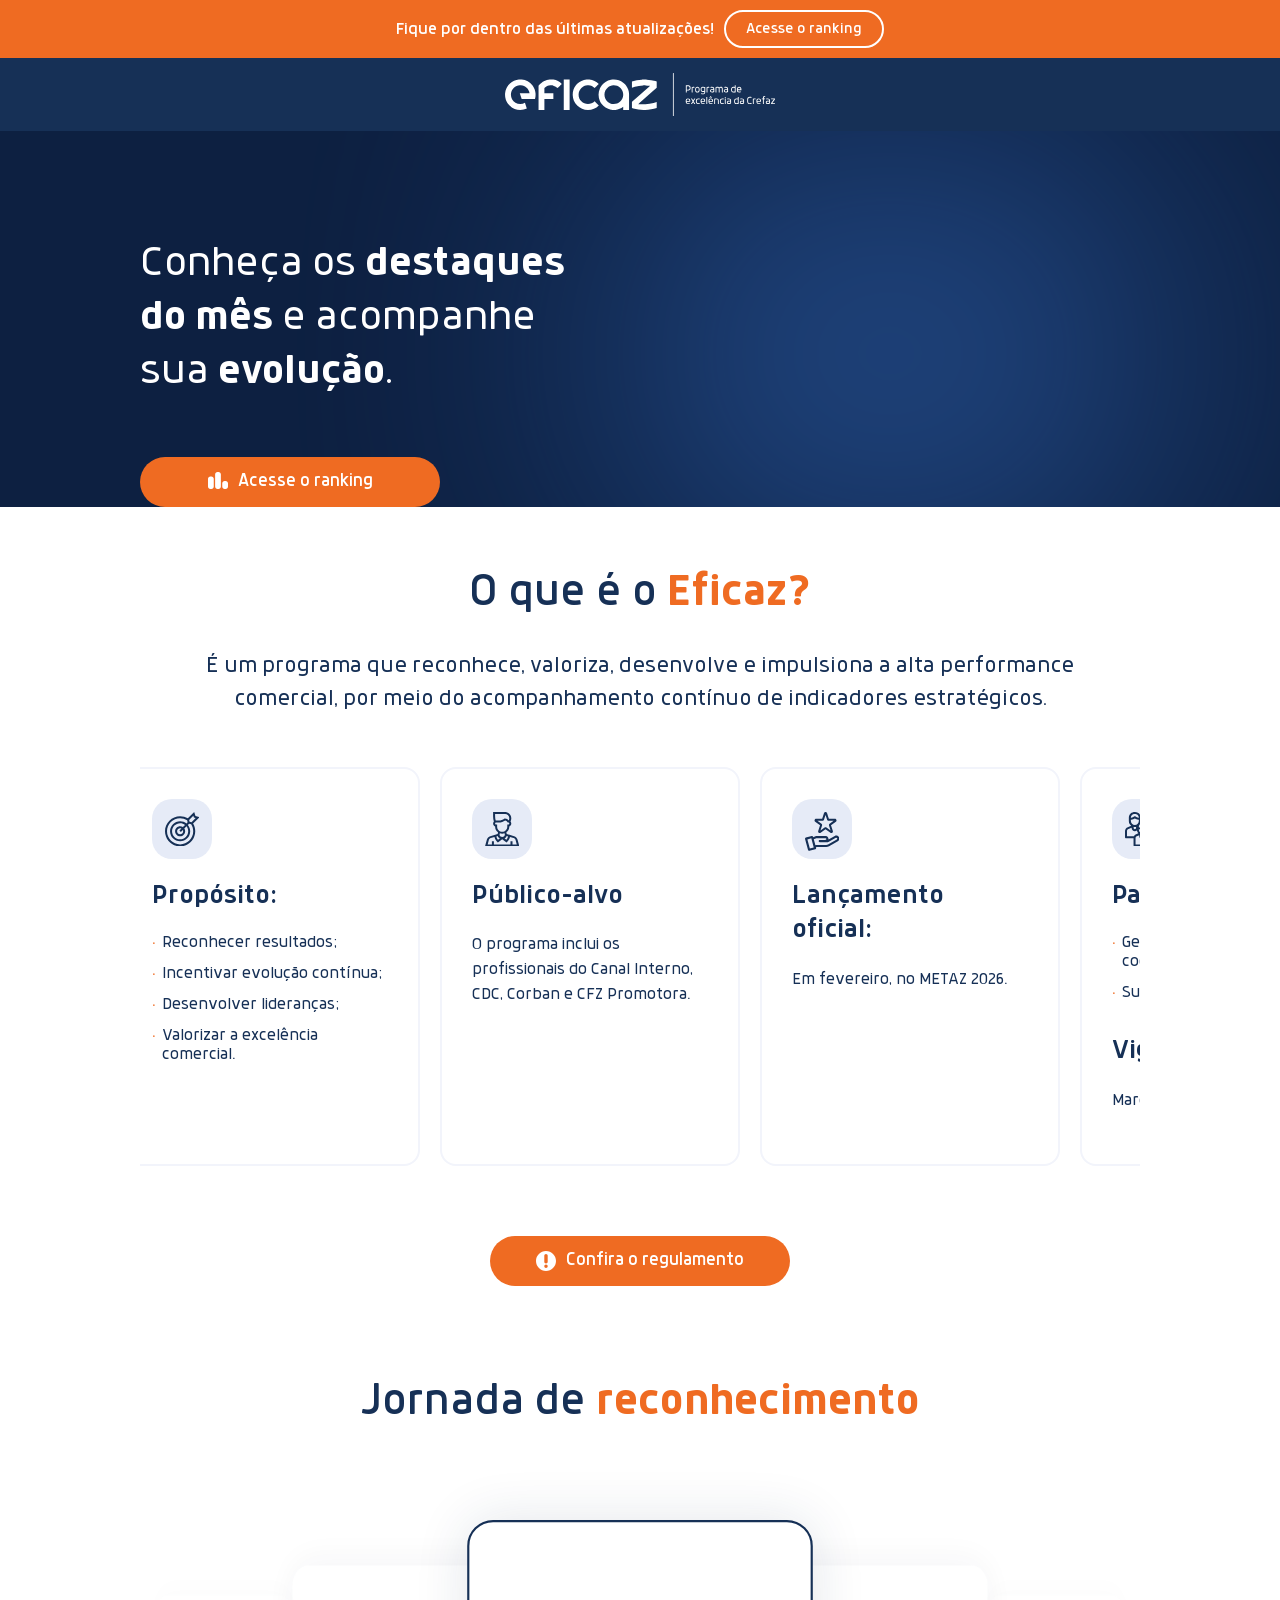
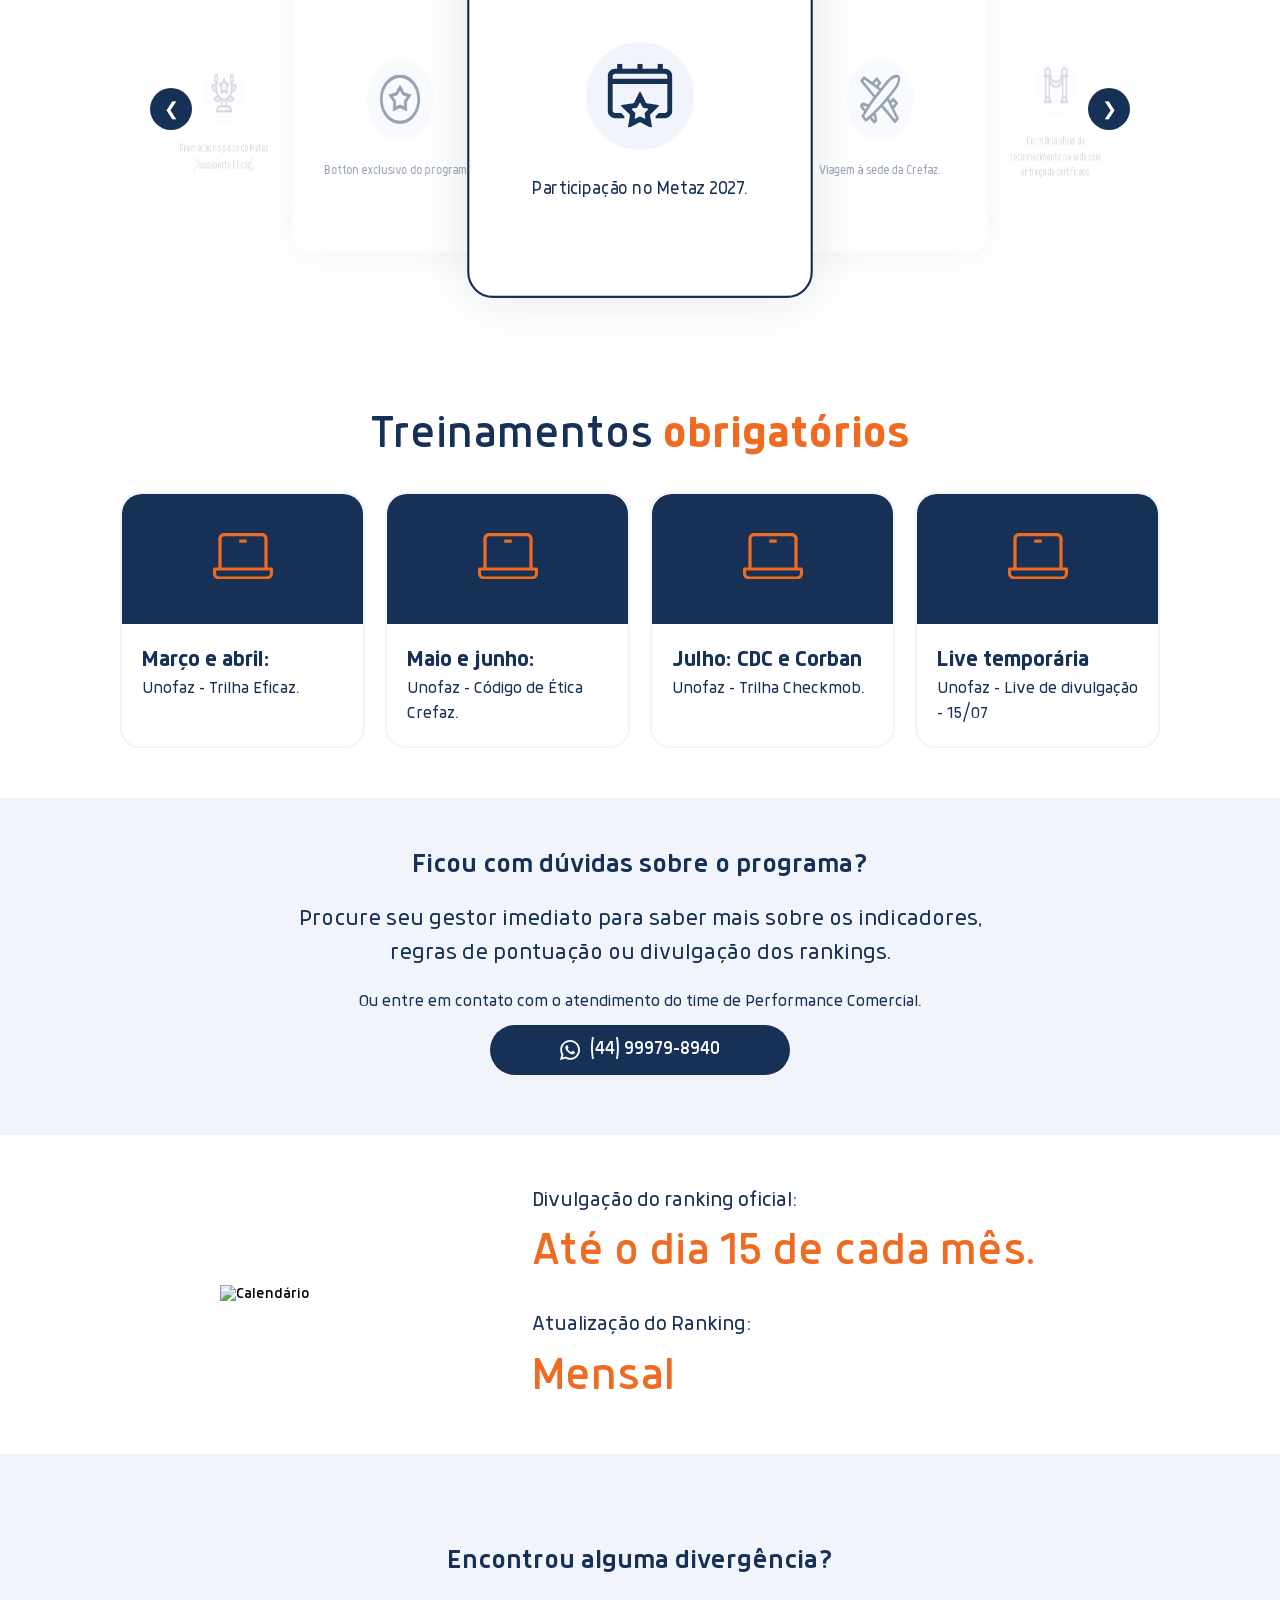
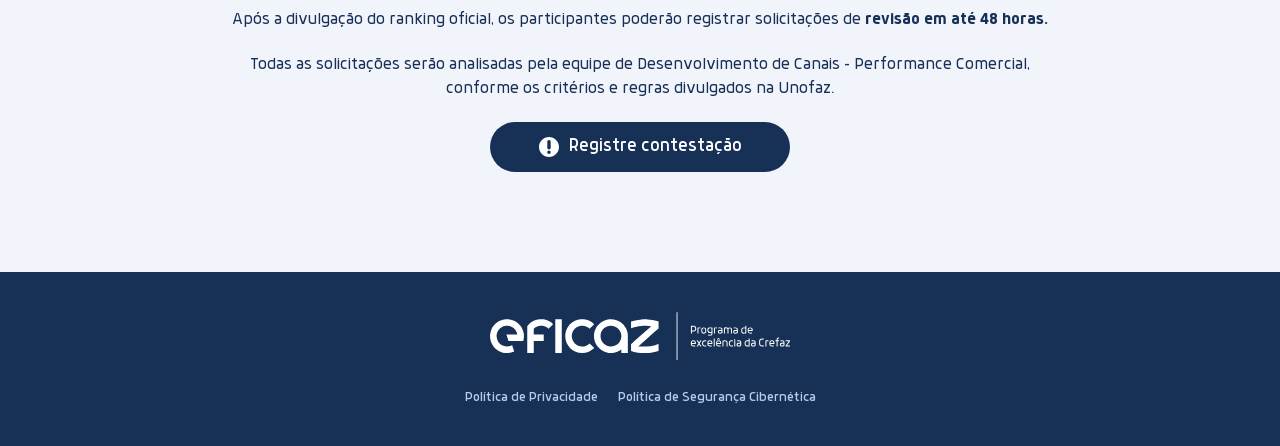
==== commit 4f72e320: "Update index.html" ====
--- a/index.html
+++ b/index.html
@@ -13,7 +13,7 @@
 
 <!-- Global styles -->
 <style>
-    html {
+    :root {
         --azul-escuro: #0d2041;
         --azul-crefaz: #163056;
         --azul-suave: #f2f4fb;
@@ -259,7 +259,7 @@
                 text-align: left;
             }
 
-            .header {
+            .heading {
                 width: 1000px;
                 background: transparent;
                 display: flex;
@@ -293,7 +293,7 @@
                 width: 250px;
             }
 
-            .sticky .header {
+            .sticky .heading {
                 height: 60px;
             }
 
@@ -315,7 +315,7 @@
             }
 
             @media (max-width: 767px) {
-                .header {
+                .heading {
                     padding: 0px 24px;
                     width: 100%;
                 }
@@ -350,7 +350,7 @@
                     background: var(--azul-crefaz);
                 }
 
-                .sticky .header {
+                .sticky .heading {
                     height: 80px;
                     background: var(--azul-crefaz);
                     border-bottom: 2px solid #223f68;
@@ -364,9 +364,9 @@
         </style>
         <div id="atention">
             <span class="textTop">Fique por dentro das últimas atualizações!</span>
-            <a class="btnTop" href="ranking.html">Acesse o ranking mensal</a>
+            <a class="btnTop" href="ranking.html">Acesse o ranking</a>
         </div>
-        <div class="header">
+        <div class="heading">
             <a href="index.html">
                 <div class="logo">
                     <svg class="logo-topo" id="logo-eficaz" data-name="logo-eficaz" xmlns="http://www.w3.org/2000/svg"
@@ -716,7 +716,7 @@
                                 <li>Gerentes regionais e coordenadores.</li>
                                 <li>Supervisão.</li>
                             </ul>
-                            <h3>Vigência:</h3>
+                            <h3 class="dragcard-title">Vigência:</h3>
                             <p>Março a dezembro de 2026.</p>
                         </div>
 
@@ -1043,588 +1043,6 @@
                 });
             </script>
         </div>
-    </section>
-
-    <!-- Cards -->
-    <section hidden id="vantage-cards">
-        <style type="text/css">
-            #vantage-cards {
-                padding: 60px 30px;
-                background: #ffffff;
-            }
-
-            .plans-container {
-                max-width: 1100px;
-                margin: 0 auto;
-                display: flex;
-                flex-wrap: wrap;
-                gap: 30px;
-                justify-content: center;
-            }
-
-            .content-card {
-                background: #ffffff;
-                border-radius: 16px;
-                padding: 30px;
-                position: relative;
-                transition: transform 0.3s ease, box-shadow 0.3s ease;
-                width: 300px;
-                min-height: 300px;
-                border: 2px solid var(--azul-suave);
-            }
-
-            .content-card:hover {
-                transform: translateY(-8px);
-                box-shadow: 0 16px 40px rgba(31, 21, 83, 0.07);
-            }
-
-            .card-icon {
-                width: 60px;
-                height: 60px;
-                background: #e6ebf7;
-                padding: 0.8rem;
-                border-radius: 20px;
-                fill: var(--azul-crefaz);
-            }
-
-            .card-title {
-                padding: 20px 0;
-                margin: 0;
-            }
-
-            .intro {
-                max-width: 900px;
-                margin: 0 auto;
-                text-align: center;
-            }
-
-            .content-card li::before {
-                content: "•";
-                position: absolute;
-                left: 0;
-                color: var(--laranja-crefaz);
-                font-weight: bolder;
-                vertical-align: top;
-            }
-
-            .regulament {
-                width: 100%;
-                display: flex;
-                align-items: center;
-                justify-content: center;
-            }
-
-            /* Responsivo */
-            @media (max-width: 900px) {
-                .plans-container {
-                    flex-direction: column;
-                    align-items: center;
-                }
-
-                #vantage-cards {
-                    padding-bottom: 0;
-                }
-            }
-        </style>
-
-
-        <div class="container">
-            <div class="intro">
-                <h2>O que é o <span class="highlight">Eficaz?</span></h2>
-                <h4>É um programa que reconhece, valoriza, desenvolve e impulsiona a alta performance comercial, por
-                    meio do
-                    acompanhamento contínuo de indicadores estratégicos.</h4>
-            </div>
-
-            <div class="plans-container" id="cards">
-
-                <!-- Card 1 -->
-                <div class="content-card">
-                    <div class="card-icon">
-                        <svg id="Camada_1" data-name="Camada 1" xmlns="http://www.w3.org/2000/svg"
-                            viewBox="0 0 60.85 60.84">
-                            <path
-                                d="M60.85,9.25l-6.94-2.31-2.31-6.94-11.15,11.15c-4.14-2.48-8.84-3.8-13.7-3.8C12,7.35,0,19.35,0,34.1s12,26.75,26.75,26.75,26.75-12,26.75-26.75c0-4.86-1.32-9.56-3.8-13.7l11.15-11.15ZM50.04,6.6l1.05,3.16,3.16,1.05-7.37,7.37-3.41-.8-.8-3.41,7.37-7.37ZM32.1,34.1c0,2.95-2.4,5.35-5.35,5.35s-5.35-2.4-5.35-5.35,2.4-5.35,5.35-5.35c.82,0,1.6.2,2.3.54l-3.56,3.56,2.52,2.52,3.56-3.56c.33.7.54,1.47.54,2.3ZM31.66,26.66c-1.41-.94-3.1-1.48-4.91-1.48-4.92,0-8.92,4-8.92,8.92s4,8.92,8.92,8.92,8.92-4,8.92-8.92c0-1.82-.55-3.5-1.48-4.91l3.82-3.82c1.88,2.42,3.01,5.44,3.01,8.73,0,7.87-6.4,14.27-14.27,14.27s-14.27-6.4-14.27-14.27,6.4-14.27,14.27-14.27c3.29,0,6.32,1.13,8.73,3.01l-3.82,3.82ZM26.75,57.28c-12.78,0-23.18-10.4-23.18-23.18S13.96,10.92,26.75,10.92c4.42,0,8.68,1.26,12.39,3.61l.88,3.77-1.99,2c-3.08-2.52-7-4.03-11.28-4.03-9.83,0-17.83,8-17.83,17.83s8,17.83,17.83,17.83,17.83-8,17.83-17.83c0-4.28-1.52-8.2-4.03-11.28l1.99-1.99,3.77.88c2.36,3.71,3.61,7.97,3.61,12.39,0,12.78-10.4,23.18-23.18,23.18Z" />
-                        </svg>
-                    </div>
-                    <h3 class="card-title">Propósito:</h3>
-                    <ul>
-                        <li>Reconhecer resultados;</li>
-                        <li>Incentivar evolução contínua;</li>
-                        <li>Desenvolver lideranças;</li>
-                        <li>Valorizar a excelência comercial.</li>
-                    </ul>
-                </div>
-
-                <!-- Card 2 -->
-                <div class="content-card">
-                    <div class="card-icon">
-                        <svg id="Camada_1" data-name="Camada 1" xmlns="http://www.w3.org/2000/svg"
-                            viewBox="0 0 54.09 54.09">
-                            <path
-                                d="M51.11,43.35c-.72-2.61-2.7-4.62-5.3-5.39l-11.63-3.44-.56-2.55c2.76-2.03,4.55-5.28,4.55-8.96v-.39c1.85-.65,3.18-2.42,3.18-4.49v-.02c0-1.2-.46-2.29-1.2-3.13l.7-2.09c.33-1,.5-2.04.5-3.1,0-5.4-4.4-9.8-9.8-9.8H12.73v6.57c0,2.85.43,5.67,1.23,8.39-.76.84-1.23,1.95-1.23,3.18,0,2.07,1.33,3.84,3.18,4.49v.39c0,3.68,1.8,6.94,4.56,8.96l-.56,2.55-11.63,3.44c-2.59.77-4.57,2.78-5.3,5.39l-2.98,10.74h54.09l-2.98-10.74ZM23.34,41.7l-2.83,2.04c-.88-.99-2.18-2.84-2.63-5.31l2.09-.62c.55,1.8,1.81,3.11,3.37,3.89ZM31.98,40.94c1.04-.83,1.75-1.89,2.12-3.13l2.1.62c-.45,2.47-1.75,4.32-2.63,5.31l-2.82-2.03c.44-.22.85-.47,1.23-.77ZM15.9,3.17h15.66c3.66,0,6.63,2.97,6.63,6.63,0,.71-.11,1.42-.34,2.09l-.46,1.37c-1.41-1.9-3.68-3.09-6.07-3.09-.02,0-.03,0-.05,0h-.52s-.42.32-.42.32c-2.46,1.85-5.51,2.86-8.59,2.86h-4.25c-.23,0-.45.04-.68.07-.6-2.24-.92-4.54-.92-6.87v-3.4ZM19.08,23.02v-3.29h-1.58c-.88,0-1.59-.71-1.59-1.6s.71-1.59,1.59-1.59h4.25s0,0,0,0c3.56,0,7.1-1.12,10.02-3.16,1.42.15,2.76,1.04,3.43,2.31l.45.84h.95c.88,0,1.59.71,1.59,1.59h0c0,.89-.71,1.6-1.6,1.6h-1.58v3.29c0,4.39-3.57,7.96-7.96,7.96s-7.96-3.57-7.96-7.96ZM27.04,34.15c1.29,0,2.52-.23,3.67-.64l.52,2.39c-.13,2.76-2.68,3.5-4.18,3.49-1.53,0-4.11-.76-4.2-3.48l.52-2.4c1.15.4,2.38.63,3.67.63ZM43.24,50.92v-4.78h-3.17v4.78H14.01v-4.78h-3.17v4.78h-6.67l1.87-6.72c.43-1.55,1.6-2.74,3.14-3.19l5.65-1.67c1,4.79,4.37,7.58,4.54,7.71l.94.76,6.74-4.87,6.74,4.87.94-.76c.17-.14,3.55-2.92,4.54-7.71l5.65,1.67c1.54.45,2.71,1.65,3.14,3.19l1.87,6.72h-6.67Z" />
-                        </svg>
-                    </div>
-                    <h3 class="card-title">Público-alvo</h3>
-                    <p>O programa inclui os profissionais do Canal Interno, CDC, Corban e CFZ Promotora.
-                    </p>
-                </div>
-
-                <!-- Card 3 -->
-                <div class="content-card">
-                    <div class="card-icon">
-                        <svg id="Camada_1" data-name="Camada 1" xmlns="http://www.w3.org/2000/svg"
-                            viewBox="0 0 51.67 58.41">
-                            <path
-                                d="M44.69,35.9l-9.41,5.43c.37-2.55-1.41-4.91-3.96-5.28-.22-.03-.44-.05-.66-.05h-12.61c-.82,0-1.64.16-2.39.5l-3.29,1.44-.2-.76c-.23-.86-1.12-1.37-1.98-1.14l-8.99,2.41c-.86.23-1.37,1.12-1.14,1.98,0,0,0,0,0,0l4.5,16.78c.23.86,1.11,1.37,1.98,1.14,0,0,0,0,0,0l8.99-2.41c.86-.23,1.37-1.12,1.14-1.98l-.2-.76,1.02-.45h14.28c1.56.02,3.09-.39,4.43-1.19l13.16-7.6c2.22-1.3,2.97-4.16,1.67-6.38-1.29-2.21-4.11-2.96-6.33-1.7h0ZM7.25,54.82l-3.66-13.66,5.87-1.57,3.66,13.66-5.87,1.57ZM47.74,41.18l-13.16,7.6c-.85.51-1.82.77-2.81.75h-14.62c-.22,0-.44.05-.65.14l-.88.39-2.4-8.95,3.74-1.64c.34-.16.72-.23,1.09-.23h12.61c.79,0,1.43.65,1.42,1.44,0,.78-.64,1.41-1.42,1.42h-8.52c-.89,0-1.62.72-1.62,1.62s.72,1.62,1.62,1.62h12.24c.28,0,.56-.07.81-.22l11.12-6.42c.69-.39,1.56-.15,1.95.54.39.68.15,1.55-.52,1.94h0ZM22.08,31.68c-.49,0-.98-.15-1.4-.46-.84-.61-1.18-1.68-.86-2.66l2.81-8.64-7.35-5.34c-.84-.61-1.18-1.68-.86-2.66.32-.98,1.23-1.64,2.26-1.64h9.08l2.81-8.64c.32-.98,1.23-1.64,2.26-1.64s1.94.66,2.26,1.64h0s2.81,8.64,2.81,8.64h9.08c1.03,0,1.94.66,2.26,1.64s-.03,2.05-.86,2.66l-7.35,5.34,2.81,8.64c.32.98-.03,2.05-.86,2.66s-1.96.61-2.8,0l-7.35-5.34-7.35,5.34c-.42.3-.91.46-1.4.46ZM18.59,13.28l6.17,4.48c.84.61,1.18,1.68.86,2.66l-2.35,7.25,6.17-4.48c.84-.61,1.96-.61,2.8,0l6.17,4.48-2.36-7.25c-.32-.98.03-2.05.86-2.66l6.17-4.48h-7.62c-1.03,0-1.94-.66-2.26-1.65l-2.35-7.25-2.35,7.25c-.32.98-1.23,1.64-2.26,1.64h-7.62ZM36.04,10.71h0s0,0,0,0Z" />
-                        </svg>
-                    </div>
-                    <h3 class="card-title">Lançamento oficial:</h3>
-                    <p>Em fevereiro, no METAZ 2026.</p>
-                </div>
-
-                <!-- Card 4 -->
-                <div class="content-card">
-                    <div class="card-icon">
-                        <svg id="Camada_1" data-name="Camada 1" xmlns="http://www.w3.org/2000/svg"
-                            viewBox="0 0 76.01 76.01">
-                            <path
-                                d="M69.91,33.49l-7.59-2.91c3.15-2.43,5.2-6.23,5.2-10.51v-6.68s0-.05,0-.07v-.86c0-.05,0-.11,0-.16-.55-7.47-5.76-12.3-13.27-12.3s-12.72,4.83-13.27,12.3c0,.05,0,.11,0,.16v.85s0,.05,0,.08v6.68c0,.55.04,1.08.11,1.61-.96-.21-1.98-.32-3.06-.32s-2.1.12-3.06.34c.07-.54.11-1.08.11-1.63v-5.2s0-.05,0-.08v-2.34c0-.05,0-.11,0-.16C34.49,4.83,29.28,0,21.77,0h0c-7.51,0-12.72,4.83-13.27,12.3,0,.05,0,.11,0,.16v2.33s0,.05,0,.08v5.2c0,4.28,2.05,8.08,5.2,10.51l-7.53,2.88c-3.69,1.28-6.17,4.76-6.17,8.66v13.87c0,1.23,1,2.23,2.23,2.23h16.63v15.56c0,1.23,1,2.23,2.23,2.23h33.85c1.23,0,2.23-1,2.23-2.23v-15.56h16.63c1.23,0,2.23-1,2.23-2.23v-13.87c0-3.9-2.48-7.38-6.1-8.63ZM45.35,32.55v6.51c0,4.05-3.29,7.35-7.35,7.35s-7.35-3.3-7.35-7.34v-.71c1.06.29,2.15.45,3.27.45,5.04,0,9.38-3.06,11.26-7.42.08.38.14.76.17,1.17ZM35.94,50.67c.67.12,1.36.19,2.06.19s1.39-.07,2.06-.19c-.03.14-.04.28-.04.43v2.72c0,1.11-.9,2.01-2.02,2.01s-2.02-.9-2.02-2.01v-2.72c0-.15-.02-.29-.04-.43ZM19.11,33.08c.86.18,1.75.27,2.66.27s1.8-.09,2.66-.27v2.3c0,1.47-1.19,2.66-2.66,2.66s-2.66-1.19-2.66-2.66v-2.3ZM51.57,33.08c.86.18,1.75.27,2.66.27s1.8-.09,2.66-.27v2.3c0,1.47-1.19,2.66-2.66,2.66s-2.66-1.19-2.66-2.66v-2.3ZM54.24,28.89c-4.87,0-8.83-3.96-8.83-8.82v-4.44h2.61c2.46,0,4.67-1.06,6.21-2.74,1.54,1.68,3.75,2.74,6.21,2.74h2.61v4.44c0,4.86-3.96,8.82-8.83,8.82ZM62.86,11.18h-2.41c-2.2,0-3.99-1.78-3.99-3.97v-2.56c4.44.83,5.92,4.15,6.4,6.53ZM52.01,4.65v2.56c0,2.19-1.79,3.97-3.99,3.97h-2.41c.48-2.38,1.96-5.7,6.4-6.53ZM38,25.82c1.42,0,2.67.26,3.71.77-.02,4.28-3.51,7.76-7.8,7.76-1.13,0-2.24-.24-3.26-.71v-1.09c.17-2.09,1.24-6.73,7.35-6.73h0ZM12.95,12.55c.2-2.5,1.47-8.09,8.82-8.09,7.34,0,8.62,5.6,8.82,8.09v.12h-1c-2.36,0-4.58-.92-6.25-2.58-.43-.43-1-.65-1.57-.65s-1.14.22-1.57.65c-1.67,1.66-3.89,2.58-6.25,2.58h-1v-.12ZM12.94,17.12h1.01c2.85,0,5.56-.89,7.82-2.54,2.26,1.65,4.97,2.54,7.82,2.54h1.01v2.95c0,4.86-3.96,8.82-8.83,8.82s-8.83-3.96-8.83-8.82v-2.95ZM4.45,42.12c0-2,1.27-3.79,3.24-4.47l6.96-2.66v.4c0,3.92,3.19,7.11,7.12,7.11,1.74,0,3.33-.63,4.57-1.67.37,2.46,1.5,4.66,3.14,6.38l-4.98,2.07c-2.21.79-3.94,2.44-4.87,4.5H4.45v-11.65ZM52.7,71.56h-29.39v-14.28c0-1.72,1.09-3.26,2.72-3.82.04-.01.08-.03.12-.05l5.38-2.23v2.64c0,3.57,2.9,6.47,6.47,6.47s6.47-2.9,6.47-6.47v-2.64l5.38,2.23s.08.03.12.05c1.63.56,2.72,2.1,2.72,3.82v14.28ZM71.56,53.77h-15.18c-.94-2.05-2.66-3.71-4.87-4.5l-4.98-2.07c1.64-1.72,2.77-3.92,3.14-6.38,1.24,1.04,2.83,1.67,4.57,1.67,3.92,0,7.12-3.19,7.12-7.11v-.4l7.03,2.69c1.9.66,3.17,2.44,3.17,4.45v11.65Z" />
-                        </svg>
-                    </div>
-                    <h3 class="card-title">Participantes:</h3>
-                    <ul>
-                        <li>Gerentes regionais e coordenadores.</li>
-                        <li>Supervisão.</li>
-                    </ul>
-                    <h3>Vigência:</h3>
-                    <p>Março a dezembro de 2026.</p>
-                </div>
-
-                <!-- Card 5 -->
-                <div class="content-card">
-                    <div class="card-icon">
-                        <svg id="Camada_1" data-name="Camada 1" xmlns="http://www.w3.org/2000/svg"
-                            viewBox="0 0 63.13 63.13">
-                            <path
-                                d="M31.56,63.13c-1.18,0-2.21-.76-2.54-1.9l-3.03-10.3c-1.97-6.67-7.12-11.82-13.79-13.79l-10.3-3.03C.76,33.77,0,32.75,0,31.56s.76-2.21,1.9-2.54l10.3-3.03c6.67-1.96,11.83-7.12,13.79-13.79l3.03-10.3c.34-1.14,1.36-1.9,2.54-1.9h0c1.18,0,2.21.76,2.54,1.9l3.03,10.3c1.96,6.67,7.12,11.83,13.79,13.79l10.3,3.03c1.14.33,1.9,1.35,1.9,2.54,0,1.18-.76,2.21-1.9,2.54l-10.3,3.03c-6.67,1.97-11.83,7.12-13.79,13.79l-3.03,10.3c-.33,1.14-1.35,1.9-2.54,1.9h0ZM7.43,31.56l5.9,1.74c7.98,2.35,14.15,8.52,16.5,16.5l1.74,5.9,1.74-5.9c2.35-7.98,8.52-14.15,16.5-16.5l5.9-1.74-5.9-1.74c-7.98-2.35-14.15-8.52-16.5-16.5l-1.74-5.9-1.74,5.9c-2.35,7.98-8.52,14.15-16.5,16.5l-5.9,1.74ZM30.27,3.03s0,0,0,0h0Z" />
-                        </svg>
-                    </div>
-                    <h3 class="card-title">Ações:</h3>
-                    <ul>
-                        <li>Divulgação dos rankings;</li>
-                        <li>Reconhecimento dos destaques;</li>
-                        <li>Lives do programa;</li>
-                        <li>Premiações e reconhecimento.</li>
-                    </ul>
-                </div>
-            </div>
-            <div class="regulament">
-                <a class="btn btn-secondary regulation" href="#" id="openRegulation">
-                    <div class="btn-icon">
-                        <svg id="Camada_1" data-name="Camada 1" xmlns="http://www.w3.org/2000/svg"
-                            viewBox="0 0 24.28 24.28">
-                            <path
-                                d="M12.14,0C5.44,0,0,5.44,0,12.14s5.44,12.14,12.14,12.14,12.14-5.44,12.14-12.14S18.84,0,12.14,0ZM12.14,20.57c-1.14,0-2.06-.92-2.06-2.05s.92-2.06,2.06-2.06,2.06.92,2.06,2.06-.93,2.05-2.06,2.05ZM14.2,13.04c0,1.14-.93,2.06-2.06,2.06s-2.06-.92-2.06-2.06v-7.27c0-1.14.92-2.06,2.06-2.06.57,0,1.08.23,1.45.6.38.37.61.89.61,1.46v7.27Z" />
-                        </svg>
-                    </div>
-                    <span>Confira o regulamento</span>
-                </a>
-            </div>
-
-
-
-        </div>
-
-        <!------------------------------------------------------------------------>
-        <!--------------------------------- MODALS ------------------------------->
-        <!------------------------------------------------------------------------>
-
-        <style>
-            .modal-overlay {
-                position: fixed;
-                inset: 0;
-                background: rgba(0, 0, 0, 0.45);
-                display: flex;
-                align-items: center;
-                justify-content: center;
-                opacity: 0;
-                visibility: hidden;
-                transition: 0.25s ease;
-                z-index: 9999;
-                padding: 20px;
-            }
-
-            .modal-overlay.show {
-                opacity: 1;
-                visibility: visible;
-            }
-
-            .modal-box {
-                width: 100%;
-                max-width: 720px;
-                max-height: 85vh;
-                background: #fff;
-                border-radius: 24px;
-                overflow: hidden;
-                display: flex;
-                flex-direction: column;
-                padding: 0 0 30px 0;
-            }
-
-            .modal-header {
-                padding: 24px;
-                border-bottom: 1px solid #E4EBF3;
-                display: flex;
-                align-items: center;
-                justify-content: space-between;
-                gap: 30px;
-            }
-
-            .modal-header h3 {
-                margin: 0;
-                padding: 0;
-                font-size: 22px;
-                color: var(--azul-crefaz);
-            }
-
-            .modal-close {
-                background: transparent;
-                border: none;
-                font-size: 34px;
-                line-height: 1;
-                cursor: pointer;
-                color: var(--azul-crefaz);
-                border-radius: 8px;
-                width: 40px;
-                height: 40px;
-            }
-
-            .modal-close:hover {
-                color: var(--laranja-crefaz);
-                background: #f3f3f3;
-            }
-
-            .modal-content {
-                padding: 24px;
-                overflow-y: auto;
-                display: flex;
-                flex-direction: column;
-            }
-
-            .modal-content p {
-                line-height: 1.4;
-                color: var(--azul-crefaz);
-            }
-
-            .modal-content a {
-                color: var(--laranja-crefaz);
-            }
-
-            .modal-actions {
-                padding: 24px;
-                border-top: 1px solid #E4EBF3;
-                display: none;
-            }
-
-            .btn-modal {
-                width: 100%;
-                border: none;
-                background: var(--laranja-crefaz);
-                color: #fff;
-                height: 52px;
-                border-radius: 14px;
-                font-size: 16px;
-                font-weight: 700;
-                cursor: pointer;
-                transition: 0.2s ease;
-                font-family: 'Anteb', sans-serif;
-            }
-
-            .btn-modal:hover {
-                opacity: 0.9;
-            }
-
-            .modal-content::-webkit-scrollbar {
-                width: 6px;
-            }
-
-            .modal-content::-webkit-scrollbar-thumb {
-                background: #d3dae2;
-                border-radius: 3px;
-            }
-
-            .modal-content::-webkit-scrollbar-track {
-                background: transparent;
-            }
-
-            @media (max-width: 768px) {
-                .modal-header h3 {
-                    font-size: 18px;
-                }
-
-                .modal-content p {
-                    font-size: 16px;
-                }
-            }
-        </style>
-
-        <!-- Regulamento -->
-        <div class="modal-overlay" id="modalRegulation" aria-hidden="true">
-            <div class="modal-box" role="dialog" aria-modal="true">
-
-                <div class="modal-header">
-                    <h3>Regulamento</h3>
-                    <button type="button" class="modal-close" data-close="modalRegulation">
-                        &times;
-                    </button>
-                </div>
-
-                <div class="modal-content">
-                    <!-- <h3><strong>A&Ccedil;&Atilde;O DE RELACIONAMENTO CREFAZ (EVENTO PAIX&Atilde;O DE
-                                                CRISTO)</strong></h3> -->
-                    <p><strong>1. DISPOSI&Ccedil;&Otilde;ES INICIAIS</strong></p>
-                    <p>A presente a&ccedil;&atilde;o de relacionamento &eacute; promovida pela
-                        Crefaz Sociedade de Cr&eacute;dito ao Microempreendedor e &agrave;
-                        Empresa de Pequeno Porte S.A. (&ldquo;Crefaz&rdquo;), no contexto de sua
-                        participa&ccedil;&atilde;o institucional no evento &ldquo;Paix&atilde;o
-                        de Cristo&rdquo;, realizado no espa&ccedil;o Ecogarden, em
-                        Maring&aacute;/PR, tendo por finalidade fomentar intera&ccedil;&atilde;o
-                        com os participantes presentes no local. A a&ccedil;&atilde;o possui
-                        car&aacute;ter exclusivamente promocional e institucional, sendo
-                        realizada de forma pontual no evento, sem qualquer
-                        vincula&ccedil;&atilde;o &agrave; contrata&ccedil;&atilde;o de journey,
-                        servi&ccedil;os ou opera&ccedil;&otilde;es financeiras. A
-                        participa&ccedil;&atilde;o &eacute; volunt&aacute;ria e implica a
-                        aceita&ccedil;&atilde;o integral e irrestrita das
-                        disposi&ccedil;&otilde;es constantes neste regulamento.</p>
-                    <p><strong>2. PER&Iacute;ODO E ABRANG&Ecirc;NCIA</strong></p>
-                    <p>A a&ccedil;&atilde;o ser&aacute; realizada exclusivamente durante o
-                        evento &ldquo;Paix&atilde;o de Cristo&rdquo;, nos dias 1&ordm; e 3 de
-                        abril de 2026, no local do evento. As inscri&ccedil;&otilde;es
-                        estar&atilde;o dispon&iacute;veis at&eacute; &agrave;s 20h30 de cada um
-                        dos dias, sendo desconsideradas participa&ccedil;&otilde;es realizadas
-                        ap&oacute;s esse hor&aacute;rio. Cada data corresponde a uma
-                        a&ccedil;&atilde;o independente, com apura&ccedil;&atilde;o e
-                        premia&ccedil;&atilde;o pr&oacute;prias. A a&ccedil;&atilde;o &eacute;
-                        restrita aos participantes presentes no evento, n&atilde;o se estendendo
-                        a canais externos ou ao p&uacute;blico em geral.</p>
-                    <p><strong>3. CONDI&Ccedil;&Otilde;ES DE
-                            PARTICIPA&Ccedil;&Atilde;O</strong></p>
-                    <p>Poder&atilde;o participar pessoas f&iacute;sicas maiores de 18
-                        (dezoito) anos, presentes no evento, mediante preenchimento de cadastro
-                        na p&aacute;gina eletr&ocirc;nica disponibilizada pela Crefaz, por meio
-                        do link: www.crefaz.com.br/pascoa. Para fins de
-                        participa&ccedil;&atilde;o, ser&atilde;o solicitadas
-                        informa&ccedil;&otilde;es b&aacute;sicas de identifica&ccedil;&atilde;o,
-                        tais como nome completo, CPF e n&uacute;mero de WhatsApp. A
-                        participa&ccedil;&atilde;o &eacute; inteiramente gratuita, n&atilde;o
-                        estando condicionada &agrave; aquisi&ccedil;&atilde;o de bens,
-                        contrata&ccedil;&atilde;o de servi&ccedil;os, realiza&ccedil;&atilde;o
-                        de opera&ccedil;&otilde;es financeiras ou qualquer forma de
-                        contrapresta&ccedil;&atilde;o. Cada participante poder&aacute; efetuar
-                        uma &uacute;nica inscri&ccedil;&atilde;o por dia de evento, podendo
-                        participar em ambos os dias, desde que realize novo cadastro na
-                        respectiva data, ficando, contudo, limitado ao recebimento de apenas um
-                        pr&ecirc;mio em toda a a&ccedil;&atilde;o. &Eacute; vedada a
-                        utiliza&ccedil;&atilde;o de dados de terceiros,
-                        informa&ccedil;&otilde;es inver&iacute;dicas ou a
-                        realiza&ccedil;&atilde;o de m&uacute;ltiplos cadastros com a finalidade
-                        de obten&ccedil;&atilde;o de vantagem indevida.</p>
-                    <p><strong>4. MEC&Acirc;NICA DE APURA&Ccedil;&Atilde;O</strong></p>
-                    <p>A apura&ccedil;&atilde;o ser&aacute; realizada separadamente em cada
-                        dia do evento, &agrave;s 20h30, momento em que ser&aacute; encerrado o
-                        per&iacute;odo de inscri&ccedil;&otilde;es e extra&iacute;da a base de
-                        participantes v&aacute;lidos daquele dia. Em seguida, ser&aacute;
-                        realizada a sele&ccedil;&atilde;o aleat&oacute;ria dos contemplados por
-                        meio de ferramenta digital id&ocirc;nea, que assegure crit&eacute;rios
-                        de imparcialidade e isonomia. Participar&atilde;o do sorteio de cada
-                        data exclusivamente os participantes que tiverem realizado cadastro no
-                        respectivo dia. Caso um participante seja contemplado no primeiro dia,
-                        ficar&aacute; automaticamente ineleg&iacute;vel para
-                        premia&ccedil;&atilde;o no segundo dia, ainda que tenha realizado nova
-                        inscri&ccedil;&atilde;o.</p>
-                    <p><strong>5. PREMIA&Ccedil;&Atilde;O</strong></p>
-                    <p>Ser&atilde;o disponibilizadas aos participantes selecionados 30
-                        (trinta) cestas de P&aacute;scoa, limitadas a uma cesta por
-                        participante, distribu&iacute;das da seguinte forma: 10 (dez) cestas no
-                        dia 01/04/2026 e 20 (vinte) cestas no dia 03/04/2026. As cestas
-                        s&atilde;o compostas por produtos da marca Cacau Show, com valor
-                        aproximado de R$ 230,00 (duzentos e trinta reais) cada, estando
-                        previamente montadas e prontas para entrega ap&oacute;s o sorteio. O
-                        pr&ecirc;mio &eacute; pessoal e intransfer&iacute;vel, n&atilde;o
-                        podendo ser convertido em dinheiro, substitu&iacute;do por outro item ou
-                        transferido a terceiros.</p>
-                    <p><strong>6. COMUNICA&Ccedil;&Atilde;O E
-                            VALIDA&Ccedil;&Atilde;O</strong></p>
-                    <p>Os nomes dos participantes contemplados ser&atilde;o divulgados no
-                        tel&atilde;o principal do evento ao final de cada
-                        apresenta&ccedil;&atilde;o, bem como poder&atilde;o ser contatados
-                        posteriormente por meio do n&uacute;mero de WhatsApp informado no
-                        cadastro. N&atilde;o &eacute; obrigat&oacute;ria a presen&ccedil;a do
-                        participante no momento do sorteio para fins de valida&ccedil;&atilde;o
-                        da premia&ccedil;&atilde;o. Para fins de valida&ccedil;&atilde;o,
-                        poder&aacute; ser solicitada a confirma&ccedil;&atilde;o dos dados
-                        informados e a apresenta&ccedil;&atilde;o de documento oficial com foto
-                        e CPF.</p>
-                    <p><strong>7. RETIRADA DO PR&Ecirc;MIO</strong></p>
-                    <p>Os participantes contemplados dever&atilde;o retirar seus pr&ecirc;mios
-                        at&eacute; o dia 10 de abril de 2026, na unidade da Crefaz localizada na
-                        Av. Advogado Hor&aacute;cio Raccanello Filho, 5840, Sala T&eacute;rreo,
-                        Zona 7, Maring&aacute;/PR, CEP 87020-025. A retirada poder&aacute; ser
-                        realizada pelo pr&oacute;prio ganhador, mediante
-                        apresenta&ccedil;&atilde;o de documento oficial com foto e CPF, ou por
-                        terceiro, desde que este apresente documento do ganhador, f&iacute;sico
-                        ou digital, al&eacute;m de documento pr&oacute;prio. Caso o pr&ecirc;mio
-                        n&atilde;o seja retirado dentro do prazo estipulado, a Crefaz
-                        poder&aacute; realizar nova apura&ccedil;&atilde;o entre os
-                        participantes remanescentes, sem que disso decorra qualquer direito de
-                        reivindica&ccedil;&atilde;o por parte do participante originalmente
-                        contemplado.&nbsp;</p>
-                    <p><strong>8. HIP&Oacute;TESES DE INVALIDA&Ccedil;&Atilde;O DA
-                            PARTICIPA&Ccedil;&Atilde;O</strong></p>
-                    <p>Ser&atilde;o consideradas inv&aacute;lidas as
-                        participa&ccedil;&otilde;es que apresentem inconsist&ecirc;ncias,
-                        irregularidades ou ind&iacute;cios de utiliza&ccedil;&atilde;o indevida,
-                        incluindo, mas n&atilde;o se limitando, ao fornecimento de dados
-                        incompletos, incorretos ou inver&iacute;dicos, &agrave;
-                        utiliza&ccedil;&atilde;o de dados de terceiros sem
-                        autoriza&ccedil;&atilde;o, &agrave; realiza&ccedil;&atilde;o de
-                        m&uacute;ltiplos cadastros por um mesmo participante ou &agrave;
-                        ado&ccedil;&atilde;o de qualquer conduta que comprometa a regularidade,
-                        a lisura ou a equidade da presente a&ccedil;&atilde;o. A
-                        constata&ccedil;&atilde;o de tais situa&ccedil;&otilde;es poder&aacute;
-                        ensejar a desconsidera&ccedil;&atilde;o da participa&ccedil;&atilde;o,
-                        sem que disso decorra qualquer direito de indeniza&ccedil;&atilde;o ou
-                        compensa&ccedil;&atilde;o.</p>
-                    <p><strong>9. TRATAMENTO DE DADOS PESSOAIS</strong></p>
-                    <p>Os dados pessoais fornecidos pelos participantes ser&atilde;o
-                        utilizados exclusivamente para viabilizar a participa&ccedil;&atilde;o
-                        na a&ccedil;&atilde;o, permitir a identifica&ccedil;&atilde;o dos
-                        participantes e possibilitar a comunica&ccedil;&atilde;o com os
-                        contemplados. O tratamento dessas informa&ccedil;&otilde;es
-                        observar&aacute; as disposi&ccedil;&otilde;es da Lei n&ordm; 13.709/2018
-                        (Lei Geral de Prote&ccedil;&atilde;o de Dados &ndash; LGPD), sendo
-                        realizado de forma adequada, proporcional e limitada &agrave;s
-                        finalidades aqui descritas. O participante poder&aacute;, a qualquer
-                        tempo, solicitar a atualiza&ccedil;&atilde;o ou exclus&atilde;o de seus
-                        dados pessoais, ciente de que tal solicita&ccedil;&atilde;o
-                        poder&aacute; inviabilizar sua perman&ecirc;ncia na presente
-                        a&ccedil;&atilde;o.</p>
-                    <p><strong>10. LIMITA&Ccedil;&Atilde;O DE RESPONSABILIDADE</strong>
-                    </p>
-                    <p>A Crefaz n&atilde;o se responsabiliza por eventuais falhas
-                        t&eacute;cnicas, operacionais ou de conex&atilde;o que impe&ccedil;am ou
-                        dificultem a realiza&ccedil;&atilde;o do cadastro, bem como por
-                        informa&ccedil;&otilde;es incorretas, incompletas ou desatualizadas
-                        fornecidas pelos participantes. Da mesma forma, n&atilde;o ser&aacute;
-                        respons&aacute;vel por eventual impossibilidade de contato com o
-                        participante contemplado decorrente de dados incorretos ou
-                        desatualizados, hip&oacute;tese em que poder&aacute; ser realizada nova
-                        apura&ccedil;&atilde;o, nos termos deste regulamento.</p>
-                    <p><strong>11. DISPOSI&Ccedil;&Otilde;ES FINAIS</strong></p>
-                    <p>A presente a&ccedil;&atilde;o possui car&aacute;ter pontual e restrito
-                        ao evento &ldquo;Paix&atilde;o de Cristo&rdquo;, n&atilde;o gerando
-                        qualquer expectativa de direito em rela&ccedil;&atilde;o a futuras
-                        a&ccedil;&otilde;es ou campanhas. A Crefaz poder&aacute; promover
-                        ajustes operacionais necess&aacute;rios &agrave; execu&ccedil;&atilde;o
-                        da a&ccedil;&atilde;o, desde que preservados os princ&iacute;pios de
-                        transpar&ecirc;ncia, boa-f&eacute; e isonomia entre os participantes. Os
-                        casos omissos ou situa&ccedil;&otilde;es n&atilde;o previstas neste
-                        regulamento ser&atilde;o solucionados com base em crit&eacute;rios de
-                        razoabilidade e equidade, observando-se as normas aplic&aacute;veis e a
-                        finalidade da a&ccedil;&atilde;o.</p>
-                </div>
-
-                <div class="modal-actions">
-                    <button type="button" class="btn-modal" data-accept="modalRegulation">
-                        Concordo
-                    </button>
-                </div>
-
-            </div>
-        </div>
-
-        <script>
-            const modalLinks = {
-                openRegulation: "modalRegulation"
-            };
-
-            Object.entries(modalLinks).forEach(([triggerId, modalId]) => {
-
-                const trigger = document.getElementById(triggerId);
-                const modal = document.getElementById(modalId);
-
-                if (!trigger || !modal) return;
-
-                trigger.addEventListener("click", function (e) {
-                    e.preventDefault();
-
-                    modal.classList.add("show");
-                    modal.setAttribute("aria-hidden", "false");
-                });
-            });
-
-            document.querySelectorAll("[data-close]").forEach((button) => {
-
-                button.addEventListener("click", function () {
-
-                    const modal = document.getElementById(
-                        button.dataset.close
-                    );
-
-                    if (!modal) return;
-
-                    modal.classList.remove("show");
-                    modal.setAttribute("aria-hidden", "true");
-                });
-            });
-
-            document.querySelectorAll("[data-accept]").forEach((button) => {
-
-                button.addEventListener("click", function () {
-
-                    const modal = document.getElementById(
-                        button.dataset.accept
-                    );
-
-                    if (!modal) return;
-
-                    modal.classList.remove("show");
-                    modal.setAttribute("aria-hidden", "true");
-                });
-            });
-
-            document.querySelectorAll(".modal-overlay").forEach((modal) => {
-
-                modal.addEventListener("click", function (e) {
-
-                    if (e.target === modal) {
-
-                        modal.classList.remove("show");
-                        modal.setAttribute("aria-hidden", "true");
-                    }
-                });
-            });
-
-            document.addEventListener("keydown", function (e) {
-
-                if (e.key === "Escape") {
-
-                    document.querySelectorAll(".modal-overlay.show")
-                        .forEach((modal) => {
-
-                            modal.classList.remove("show");
-                            modal.setAttribute("aria-hidden", "true");
-                        });
-                }
-            });
-        </script>
-
-        <!------------------------------------------------------------------------>
-        <!------------------------------- FIM MODALS ----------------------------->
-        <!------------------------------------------------------------------------>
-
     </section>
 
     <!--Jornada-->
@@ -2123,7 +1541,7 @@
             <h2>Treinamentos <span class="highlight">obrigatórios</span></h2>
             <div class="trainerCards">
 
-                <a class="mandatoryCard" href="#">
+                <a class="mandatoryCard" href="https://www.unofaz.com.br/lms/#/portal">
                     <div class="mandatoryImage">
                         <div class="calendar">
                             <svg id="Camada_1" data-name="Camada 1" xmlns="http://www.w3.org/2000/svg"
@@ -2141,7 +1559,7 @@
                     </div>
                 </a>
 
-                <a class="mandatoryCard" href="#">
+                <a class="mandatoryCard" href="https://www.unofaz.com.br/lms/#/portal">
                     <div class="mandatoryImage">
                         <div class="calendar">
                             <svg id="Camada_1" data-name="Camada 1" xmlns="http://www.w3.org/2000/svg"
@@ -2159,7 +1577,7 @@
                     </div>
                 </a>
 
-                <a class="mandatoryCard" href="#">
+                <a class="mandatoryCard" href="https://www.unofaz.com.br/lms/#/portal">
                     <div class="mandatoryImage">
                         <div class="calendar">
                             <svg id="Camada_1" data-name="Camada 1" xmlns="http://www.w3.org/2000/svg"
@@ -2177,16 +1595,14 @@
                     </div>
                 </a>
 
-                <a class="mandatoryCard" href="#">
+                <a class="mandatoryCard" href="https://www.unofaz.com.br/lms/#/portal">
                     <div class="mandatoryImage">
                         <div class="calendar">
                             <svg id="Camada_1" data-name="Camada 1" xmlns="http://www.w3.org/2000/svg"
                                 viewBox="0 0 24 18.64">
-
                                 <path
                                     d="M23.37,13.79h-1.52V2.3c0-1.27-1.03-2.3-2.3-2.3H4.45c-1.27,0-2.3,1.03-2.3,2.3v11.49H.63c-.35,0-.63.28-.63.63v1.76c0,1.36,1.1,2.46,2.46,2.46h19.07c1.36,0,2.46-1.1,2.46-2.46v-1.76c0-.35-.28-.63-.63-.63ZM3.45,2.3c0-.55.45-1,1-1h15.1c.55,0,1,.45,1,1v11.49H3.45V2.3ZM22.75,16.18c0,.67-.55,1.22-1.22,1.22H2.46c-.67,0-1.22-.55-1.22-1.22v-1.14h21.51v1.14ZM10.5,2.6h3v1.3h-3v-1.3Z" />
                             </svg>
-
                         </div>
                     </div>
                     <div class="mandatoryContent">
@@ -2457,9 +1873,7 @@
                 </p>
 
 
-                <a class="btn btn-primary"
-                    href="https://www.google.com/url?q=https%3A%2F%2Fforms.cloud.microsoft%2Fr%2Fy7ES2rXrWU&sa=D&sntz=1&usg=AOvVaw2xAs7cpdRrKE0ypj25-mEI"
-                    target="_blank">
+                <a class="btn btn-primary" href="https://forms.cloud.microsoft/r/y7ES2rXrWU?embed=true" target="_blank">
                     <div class="btn-icon">
                         <svg id="Camada_1" data-name="Camada 1" xmlns="http://www.w3.org/2000/svg"
                             viewBox="0 0 24.28 24.28">
@@ -2496,12 +1910,29 @@
                 display: flex;
                 flex-direction: column;
                 align-items: center;
-                gap: 20px;
+                gap: 30px;
             }
 
             .logo-footer {
                 width: 300px;
                 fill: #fff;
+            }
+
+            .privacity {
+                display: flex;
+                gap: 20px;
+                align-items: center;
+                justify-content: end;
+            }
+
+            .footer-container a {
+                color: var(--text-footer);
+                text-decoration: none;
+                font-size: 0.9rem;
+            }
+
+            .footer-container a:hover {
+                color: #fff;
             }
 
             @media (max-width: 768px) {
@@ -2511,6 +1942,12 @@
                     justify-content: center;
                 }
 
+                .privacity {
+                    flex-direction: column;
+                    gap: 10px;
+                }
+
+
                 .logo-footer {
                     padding: 0;
                     width: 200px;
@@ -2535,7 +1972,11 @@
 
                 <p hidden>Seja referência. Seja Crefaz. Vem ser eficaz!</p>
 
-
+                <div class="privacity">
+                    <a href="https://site.crefaz.com.br/politica-de-privacidade">Política de Privacidade</a>
+
+                    <a href="https://site.crefaz.com.br/seguranca-cibernetica">Política de Segurança Cibernética</a>
+                </div>
 
             </div>
         </div>
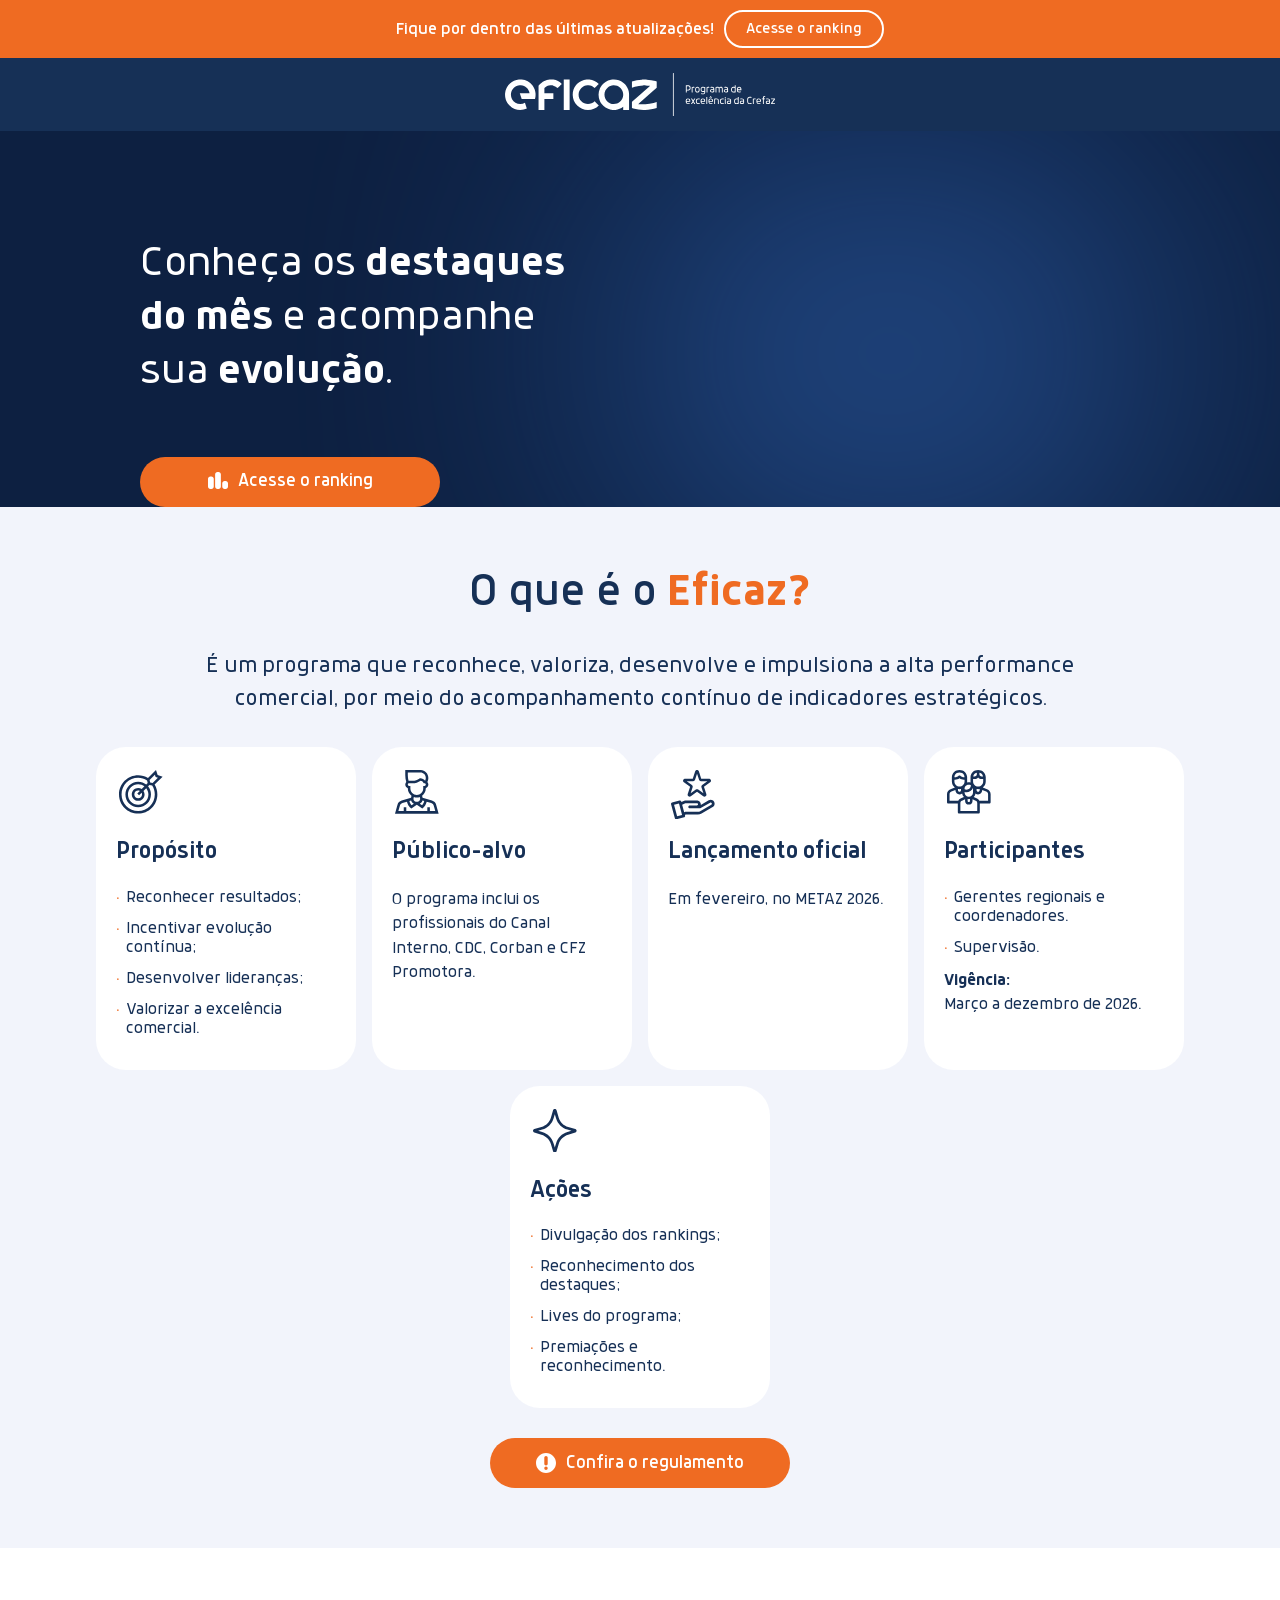
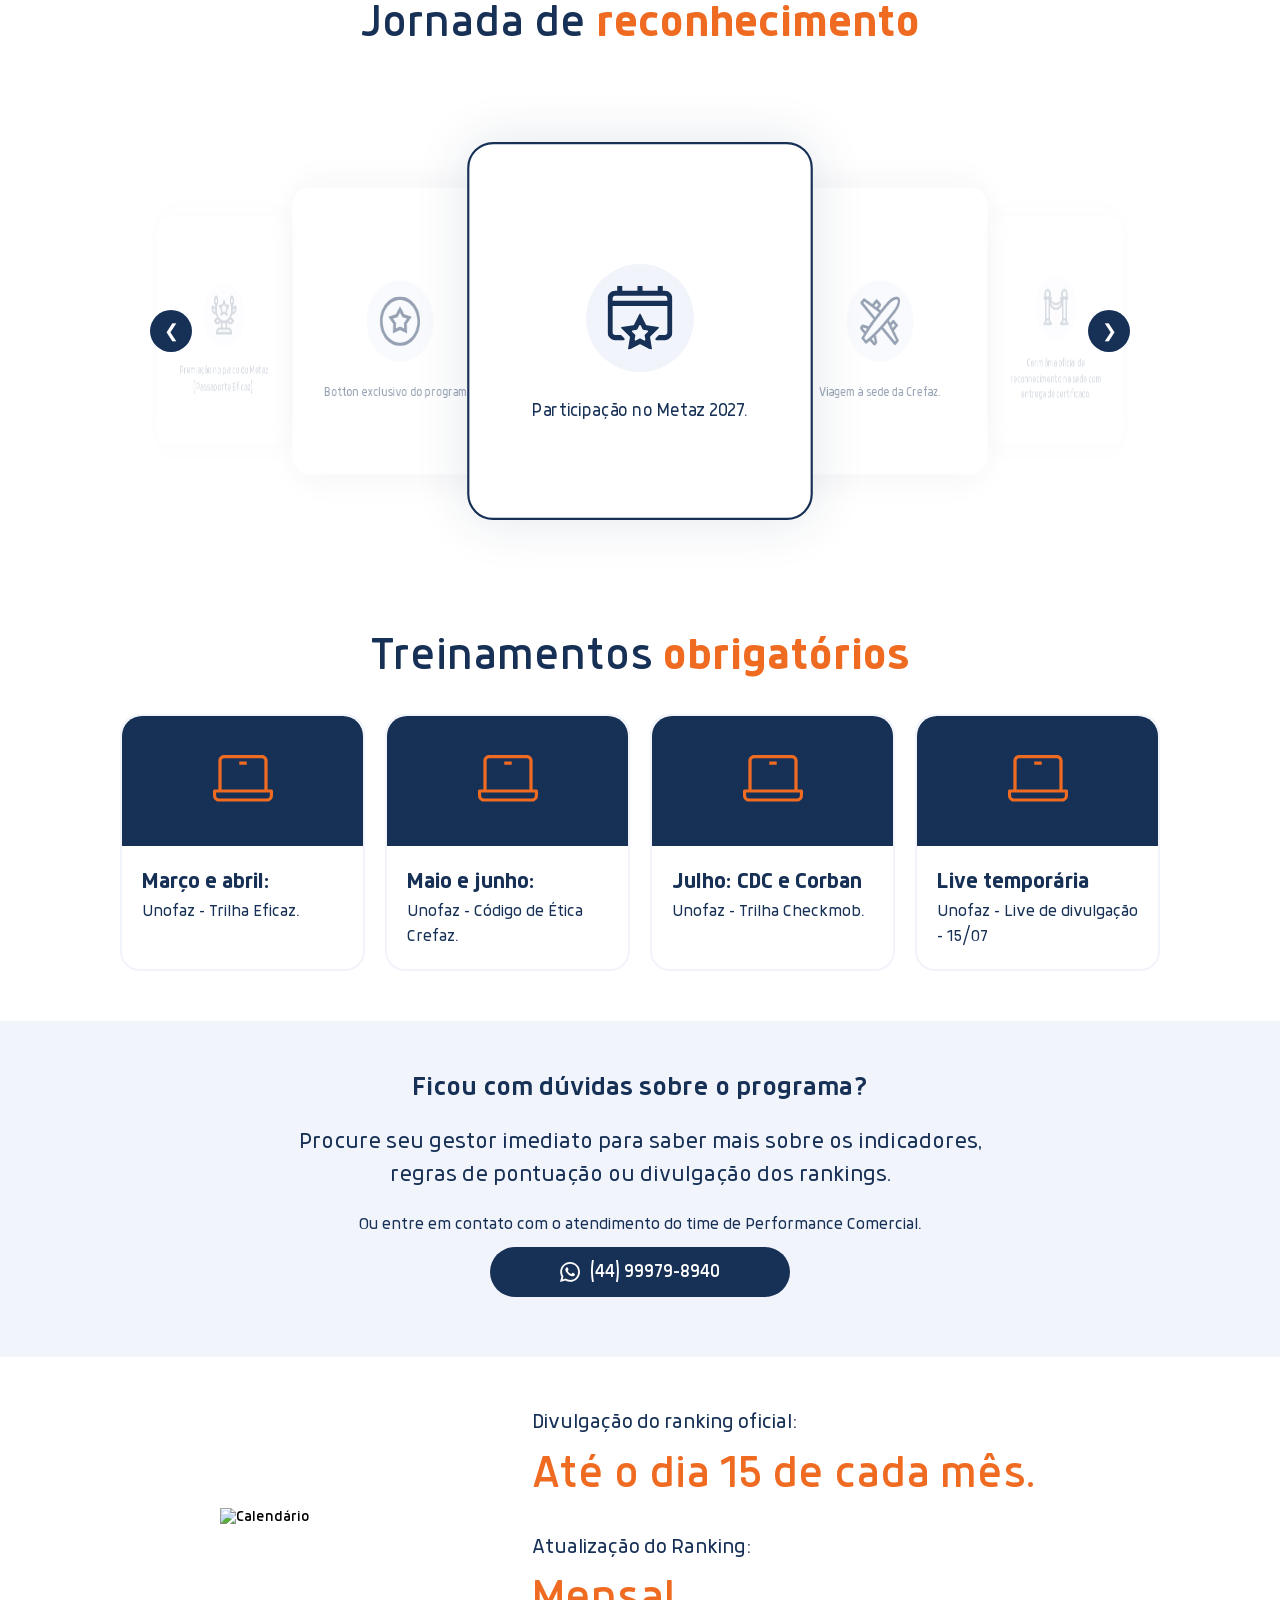
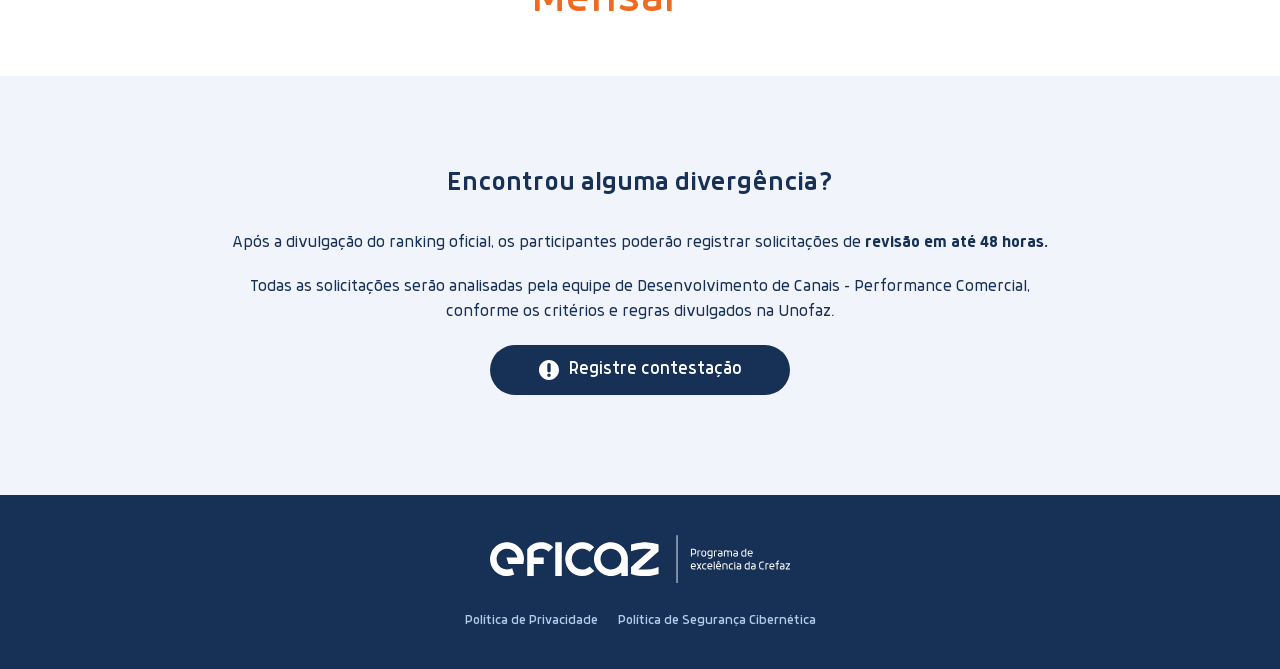
==== commit a2960ebd: "Update index.html" ====
--- a/index.html
+++ b/index.html
@@ -217,7 +217,10 @@
     @media (max-width: 767px) {
         h3 {
             font-size: 2.2rem;
-            ;
+        }
+
+        h4 {
+            font-size: 1.3rem;
         }
     }
 </style>
@@ -304,6 +307,7 @@
                 padding: 8px 20px;
                 border: 2px solid;
                 border-radius: 100px;
+                min-width: 160px;
                 text-decoration: none;
                 transition: all 0.3s ease;
             }
@@ -357,8 +361,8 @@
                 }
 
                 #atention {
-                    padding: 10px 20px;
-                    font-size: 12px;
+                    padding: 10px;
+                    flex-direction: column;
                 }
             }
         </style>
@@ -445,13 +449,13 @@
                 #hero {
                     background-size: cover;
                     overflow: hidden;
-                    padding: 110px 0 0 0px;
+                    padding: 170px 0 0 0px;
                 }
 
                 #hero .container {
                     padding: 30px 30px 0 30px;
                     grid-template-columns: 1fr;
-                    gap: 10px;
+                    gap: 30px;
                     z-index: 1;
                     position: relative;
                 }
@@ -466,6 +470,16 @@
 
                 .content-text {
                     gap: 10px;
+                }
+
+                h1 {
+                    font-size: 2.4rem;
+                    text-align: center;
+                    margin: 0;
+                }
+
+                .btn-secondary {
+                    margin: 0 auto;
                 }
             }
         </style>
@@ -497,89 +511,75 @@
         </div>
     </section>
 
-    <!-- Drag Carrossel -->
-    <section id="dragCarrossel">
-        <style>
-            #dragCarrossel {
-                padding: 60px 30px 30px 30px;
-                background: #ffffff;
-            }
-
-            #dragCarrossel .btn-secondary {
-                margin: 10px auto;
-            }
-
-            .carouselDrag-container {
+    <!-- Cards -->
+    <section id="vantage-cards">
+        <style type="text/css">
+            #vantage-cards {
+                padding: 60px 0px;
+                background: var(--azul-suave);
+            }
+
+            #vantage-cards .container {
+                max-width: 100vw;
+            }
+
+            .plans-container {
+                width: 100%;
+                margin: 0 auto;
                 display: flex;
-                max-width: 1000px;
-                margin: 0 auto;
-                overflow-x: auto;
-                scroll-behavior: smooth;
-            }
-
-            /* ----- Arrastar ---- */
-
-            .carouselDrag-container {
-                cursor: grab;
-                user-select: none;
-            }
-
-            .carouselDrag-container.dragging {
-                cursor: grabbing;
-            }
-
-            .carouselDrag-container.dragging a,
-            .carouselDrag-container.dragging button {
-                pointer-events: none;
-            }
-
-            /* ----- FIM Arrastar ---- */
-
-
-            .card-carousel {
-                display: flex;
+                gap: 16px;
                 justify-content: center;
-                align-items: stretch;
-                gap: 20px;
-                padding-bottom: 30px;
+                flex-wrap: wrap;
             }
 
             .content-card {
                 background: #ffffff;
-                border-radius: 16px;
-                padding: 30px;
+                border-radius: 30px;
+                padding: 20px;
                 position: relative;
                 transition: transform 0.3s ease, box-shadow 0.3s ease;
-                width: 300px;
+                    width: 260px;
                 min-height: 300px;
-                border: 2px solid var(--azul-suave);
-            }
-
-            /* .content-card:hover {
+            }
+
+            .content-card:hover {
                 transform: translateY(-8px);
                 box-shadow: 0 16px 40px rgba(31, 21, 83, 0.07);
-            } */
-
-            .drag-icon {
-                width: 60px;
-                height: 60px;
-                background: #e6ebf7;
-                padding: 0.8rem;
-                border-radius: 20px;
+            }
+
+            .card-icon {
+                width: 50px;
+                height: 50px;
+                padding: 0.2rem;
                 fill: var(--azul-crefaz);
             }
 
-            /* Textos */
+            .card-title {
+                padding: 0 0 20px 0;
+                display: flex;
+                gap: 20px;
+                align-items: start;
+                flex-direction: column;
+            }
+
+            .card-title h3 {
+                margin: 0;
+                font-size: 1.6rem;
+            }
+
+            #vantage-cards h4 {
+                margin: 0;
+            }
+
+            .content-card p {
+                margin: 0;
+                padding: 0;
+            }
 
             .intro {
                 max-width: 900px;
                 margin: 0 auto;
                 text-align: center;
-            }
-
-            .dragcard-title {
-                padding: 20px 0;
-                margin: 0;
             }
 
             .content-card li::before {
@@ -591,60 +591,32 @@
                 vertical-align: top;
             }
 
-            /* Barra de rolagem */
-
-            .carouselDrag-container::-webkit-scrollbar {
-                width: 10px;
-                height: 8px;
-            }
-
-            .carouselDrag-container::-webkit-scrollbar-track {
-                background: #e6ebf7;
-                border-radius: 80px;
-            }
-
-            .carouselDrag-container::-webkit-scrollbar-thumb {
-                background: #b2c0dd;
-                border-radius: 4px;
-            }
-
-            @media (max-width: 767px) {
-                #dragCarrossel {
-                    overflow: hidden;
-                    padding: 40px 0 80px;
-                }
-
-                .carrosselDrag-wrapper {
+            .regulament {
+                width: 100%;
+                display: flex;
+                align-items: center;
+                justify-content: center;
+            }
+
+            /* Responsivo */
+            @media (max-width: 768px) {
+                .plans-container {
+                    flex-direction: column;
+                    align-items: center;
+                }
+
+                .content-card {
                     width: 100%;
-                    overflow: hidden;
-                    padding: 0 20px;
-                }
-
-                .carouselDrag-container {
+                    min-height: 300px;
                     display: flex;
-                    width: 100%;
-                    max-width: 100%;
-                    overflow-x: auto;
-                    padding: 0 20px 20px;
-                    scroll-snap-type: x mandatory;
-                }
-
-                .card-carousel {
-                    display: flex;
-                    justify-content: flex-start;
-                    width: max-content;
-                    gap: 16px;
-                    padding-bottom: 20px;
-                }
-
-                .content-card {
-                    width: 280px;
-                    min-width: 280px;
-                    height: 380px;
-                    scroll-snap-align: start;
+                    flex-direction: column;
+                    justify-content: center;
+                    flex-wrap: nowrap;
                 }
             }
         </style>
+
+
         <div class="container">
             <div class="intro">
                 <h2>O que é o <span class="highlight">Eficaz?</span></h2>
@@ -653,396 +625,505 @@
                     acompanhamento contínuo de indicadores estratégicos.</h4>
             </div>
 
-            <div class="carrosselDrag-wrapper">
-                <div class="carouselDrag-container">
-                    <div class="card-carousel">
-
-                        <!-- Card 1 -->
-                        <div class="content-card">
-                            <div class="drag-icon">
-                                <svg id="Camada_1" data-name="Camada 1" xmlns="http://www.w3.org/2000/svg"
-                                    viewBox="0 0 60.85 60.84">
-                                    <path
-                                        d="M60.85,9.25l-6.94-2.31-2.31-6.94-11.15,11.15c-4.14-2.48-8.84-3.8-13.7-3.8C12,7.35,0,19.35,0,34.1s12,26.75,26.75,26.75,26.75-12,26.75-26.75c0-4.86-1.32-9.56-3.8-13.7l11.15-11.15ZM50.04,6.6l1.05,3.16,3.16,1.05-7.37,7.37-3.41-.8-.8-3.41,7.37-7.37ZM32.1,34.1c0,2.95-2.4,5.35-5.35,5.35s-5.35-2.4-5.35-5.35,2.4-5.35,5.35-5.35c.82,0,1.6.2,2.3.54l-3.56,3.56,2.52,2.52,3.56-3.56c.33.7.54,1.47.54,2.3ZM31.66,26.66c-1.41-.94-3.1-1.48-4.91-1.48-4.92,0-8.92,4-8.92,8.92s4,8.92,8.92,8.92,8.92-4,8.92-8.92c0-1.82-.55-3.5-1.48-4.91l3.82-3.82c1.88,2.42,3.01,5.44,3.01,8.73,0,7.87-6.4,14.27-14.27,14.27s-14.27-6.4-14.27-14.27,6.4-14.27,14.27-14.27c3.29,0,6.32,1.13,8.73,3.01l-3.82,3.82ZM26.75,57.28c-12.78,0-23.18-10.4-23.18-23.18S13.96,10.92,26.75,10.92c4.42,0,8.68,1.26,12.39,3.61l.88,3.77-1.99,2c-3.08-2.52-7-4.03-11.28-4.03-9.83,0-17.83,8-17.83,17.83s8,17.83,17.83,17.83,17.83-8,17.83-17.83c0-4.28-1.52-8.2-4.03-11.28l1.99-1.99,3.77.88c2.36,3.71,3.61,7.97,3.61,12.39,0,12.78-10.4,23.18-23.18,23.18Z" />
-                                </svg>
-                            </div>
-                            <h3 class="dragcard-title">Propósito:</h3>
-                            <ul>
-                                <li>Reconhecer resultados;</li>
-                                <li>Incentivar evolução contínua;</li>
-                                <li>Desenvolver lideranças;</li>
-                                <li>Valorizar a excelência comercial.</li>
-                            </ul>
-                        </div>
-
-                        <!-- Card 2 -->
-                        <div class="content-card">
-                            <div class="drag-icon">
-                                <svg id="Camada_1" data-name="Camada 1" xmlns="http://www.w3.org/2000/svg"
-                                    viewBox="0 0 54.09 54.09">
-                                    <path
-                                        d="M51.11,43.35c-.72-2.61-2.7-4.62-5.3-5.39l-11.63-3.44-.56-2.55c2.76-2.03,4.55-5.28,4.55-8.96v-.39c1.85-.65,3.18-2.42,3.18-4.49v-.02c0-1.2-.46-2.29-1.2-3.13l.7-2.09c.33-1,.5-2.04.5-3.1,0-5.4-4.4-9.8-9.8-9.8H12.73v6.57c0,2.85.43,5.67,1.23,8.39-.76.84-1.23,1.95-1.23,3.18,0,2.07,1.33,3.84,3.18,4.49v.39c0,3.68,1.8,6.94,4.56,8.96l-.56,2.55-11.63,3.44c-2.59.77-4.57,2.78-5.3,5.39l-2.98,10.74h54.09l-2.98-10.74ZM23.34,41.7l-2.83,2.04c-.88-.99-2.18-2.84-2.63-5.31l2.09-.62c.55,1.8,1.81,3.11,3.37,3.89ZM31.98,40.94c1.04-.83,1.75-1.89,2.12-3.13l2.1.62c-.45,2.47-1.75,4.32-2.63,5.31l-2.82-2.03c.44-.22.85-.47,1.23-.77ZM15.9,3.17h15.66c3.66,0,6.63,2.97,6.63,6.63,0,.71-.11,1.42-.34,2.09l-.46,1.37c-1.41-1.9-3.68-3.09-6.07-3.09-.02,0-.03,0-.05,0h-.52s-.42.32-.42.32c-2.46,1.85-5.51,2.86-8.59,2.86h-4.25c-.23,0-.45.04-.68.07-.6-2.24-.92-4.54-.92-6.87v-3.4ZM19.08,23.02v-3.29h-1.58c-.88,0-1.59-.71-1.59-1.6s.71-1.59,1.59-1.59h4.25s0,0,0,0c3.56,0,7.1-1.12,10.02-3.16,1.42.15,2.76,1.04,3.43,2.31l.45.84h.95c.88,0,1.59.71,1.59,1.59h0c0,.89-.71,1.6-1.6,1.6h-1.58v3.29c0,4.39-3.57,7.96-7.96,7.96s-7.96-3.57-7.96-7.96ZM27.04,34.15c1.29,0,2.52-.23,3.67-.64l.52,2.39c-.13,2.76-2.68,3.5-4.18,3.49-1.53,0-4.11-.76-4.2-3.48l.52-2.4c1.15.4,2.38.63,3.67.63ZM43.24,50.92v-4.78h-3.17v4.78H14.01v-4.78h-3.17v4.78h-6.67l1.87-6.72c.43-1.55,1.6-2.74,3.14-3.19l5.65-1.67c1,4.79,4.37,7.58,4.54,7.71l.94.76,6.74-4.87,6.74,4.87.94-.76c.17-.14,3.55-2.92,4.54-7.71l5.65,1.67c1.54.45,2.71,1.65,3.14,3.19l1.87,6.72h-6.67Z" />
-                                </svg>
-                            </div>
-                            <h3 class="dragcard-title">Público-alvo</h3>
-                            <p>O programa inclui os profissionais do Canal Interno, CDC, Corban e CFZ Promotora.
-                            </p>
-                        </div>
-
-                        <!-- Card 3 -->
-                        <div class="content-card">
-                            <div class="drag-icon">
-                                <svg id="Camada_1" data-name="Camada 1" xmlns="http://www.w3.org/2000/svg"
-                                    viewBox="0 0 51.67 58.41">
-                                    <path
-                                        d="M44.69,35.9l-9.41,5.43c.37-2.55-1.41-4.91-3.96-5.28-.22-.03-.44-.05-.66-.05h-12.61c-.82,0-1.64.16-2.39.5l-3.29,1.44-.2-.76c-.23-.86-1.12-1.37-1.98-1.14l-8.99,2.41c-.86.23-1.37,1.12-1.14,1.98,0,0,0,0,0,0l4.5,16.78c.23.86,1.11,1.37,1.98,1.14,0,0,0,0,0,0l8.99-2.41c.86-.23,1.37-1.12,1.14-1.98l-.2-.76,1.02-.45h14.28c1.56.02,3.09-.39,4.43-1.19l13.16-7.6c2.22-1.3,2.97-4.16,1.67-6.38-1.29-2.21-4.11-2.96-6.33-1.7h0ZM7.25,54.82l-3.66-13.66,5.87-1.57,3.66,13.66-5.87,1.57ZM47.74,41.18l-13.16,7.6c-.85.51-1.82.77-2.81.75h-14.62c-.22,0-.44.05-.65.14l-.88.39-2.4-8.95,3.74-1.64c.34-.16.72-.23,1.09-.23h12.61c.79,0,1.43.65,1.42,1.44,0,.78-.64,1.41-1.42,1.42h-8.52c-.89,0-1.62.72-1.62,1.62s.72,1.62,1.62,1.62h12.24c.28,0,.56-.07.81-.22l11.12-6.42c.69-.39,1.56-.15,1.95.54.39.68.15,1.55-.52,1.94h0ZM22.08,31.68c-.49,0-.98-.15-1.4-.46-.84-.61-1.18-1.68-.86-2.66l2.81-8.64-7.35-5.34c-.84-.61-1.18-1.68-.86-2.66.32-.98,1.23-1.64,2.26-1.64h9.08l2.81-8.64c.32-.98,1.23-1.64,2.26-1.64s1.94.66,2.26,1.64h0s2.81,8.64,2.81,8.64h9.08c1.03,0,1.94.66,2.26,1.64s-.03,2.05-.86,2.66l-7.35,5.34,2.81,8.64c.32.98-.03,2.05-.86,2.66s-1.96.61-2.8,0l-7.35-5.34-7.35,5.34c-.42.3-.91.46-1.4.46ZM18.59,13.28l6.17,4.48c.84.61,1.18,1.68.86,2.66l-2.35,7.25,6.17-4.48c.84-.61,1.96-.61,2.8,0l6.17,4.48-2.36-7.25c-.32-.98.03-2.05.86-2.66l6.17-4.48h-7.62c-1.03,0-1.94-.66-2.26-1.65l-2.35-7.25-2.35,7.25c-.32.98-1.23,1.64-2.26,1.64h-7.62ZM36.04,10.71h0s0,0,0,0Z" />
-                                </svg>
-                            </div>
-                            <h3 class="dragcard-title">Lançamento oficial:</h3>
-                            <p>Em fevereiro, no METAZ 2026.</p>
-                        </div>
-
-                        <!-- Card 4 -->
-                        <div class="content-card">
-                            <div class="drag-icon">
-                                <svg id="Camada_1" data-name="Camada 1" xmlns="http://www.w3.org/2000/svg"
-                                    viewBox="0 0 76.01 76.01">
-                                    <path
-                                        d="M69.91,33.49l-7.59-2.91c3.15-2.43,5.2-6.23,5.2-10.51v-6.68s0-.05,0-.07v-.86c0-.05,0-.11,0-.16-.55-7.47-5.76-12.3-13.27-12.3s-12.72,4.83-13.27,12.3c0,.05,0,.11,0,.16v.85s0,.05,0,.08v6.68c0,.55.04,1.08.11,1.61-.96-.21-1.98-.32-3.06-.32s-2.1.12-3.06.34c.07-.54.11-1.08.11-1.63v-5.2s0-.05,0-.08v-2.34c0-.05,0-.11,0-.16C34.49,4.83,29.28,0,21.77,0h0c-7.51,0-12.72,4.83-13.27,12.3,0,.05,0,.11,0,.16v2.33s0,.05,0,.08v5.2c0,4.28,2.05,8.08,5.2,10.51l-7.53,2.88c-3.69,1.28-6.17,4.76-6.17,8.66v13.87c0,1.23,1,2.23,2.23,2.23h16.63v15.56c0,1.23,1,2.23,2.23,2.23h33.85c1.23,0,2.23-1,2.23-2.23v-15.56h16.63c1.23,0,2.23-1,2.23-2.23v-13.87c0-3.9-2.48-7.38-6.1-8.63ZM45.35,32.55v6.51c0,4.05-3.29,7.35-7.35,7.35s-7.35-3.3-7.35-7.34v-.71c1.06.29,2.15.45,3.27.45,5.04,0,9.38-3.06,11.26-7.42.08.38.14.76.17,1.17ZM35.94,50.67c.67.12,1.36.19,2.06.19s1.39-.07,2.06-.19c-.03.14-.04.28-.04.43v2.72c0,1.11-.9,2.01-2.02,2.01s-2.02-.9-2.02-2.01v-2.72c0-.15-.02-.29-.04-.43ZM19.11,33.08c.86.18,1.75.27,2.66.27s1.8-.09,2.66-.27v2.3c0,1.47-1.19,2.66-2.66,2.66s-2.66-1.19-2.66-2.66v-2.3ZM51.57,33.08c.86.18,1.75.27,2.66.27s1.8-.09,2.66-.27v2.3c0,1.47-1.19,2.66-2.66,2.66s-2.66-1.19-2.66-2.66v-2.3ZM54.24,28.89c-4.87,0-8.83-3.96-8.83-8.82v-4.44h2.61c2.46,0,4.67-1.06,6.21-2.74,1.54,1.68,3.75,2.74,6.21,2.74h2.61v4.44c0,4.86-3.96,8.82-8.83,8.82ZM62.86,11.18h-2.41c-2.2,0-3.99-1.78-3.99-3.97v-2.56c4.44.83,5.92,4.15,6.4,6.53ZM52.01,4.65v2.56c0,2.19-1.79,3.97-3.99,3.97h-2.41c.48-2.38,1.96-5.7,6.4-6.53ZM38,25.82c1.42,0,2.67.26,3.71.77-.02,4.28-3.51,7.76-7.8,7.76-1.13,0-2.24-.24-3.26-.71v-1.09c.17-2.09,1.24-6.73,7.35-6.73h0ZM12.95,12.55c.2-2.5,1.47-8.09,8.82-8.09,7.34,0,8.62,5.6,8.82,8.09v.12h-1c-2.36,0-4.58-.92-6.25-2.58-.43-.43-1-.65-1.57-.65s-1.14.22-1.57.65c-1.67,1.66-3.89,2.58-6.25,2.58h-1v-.12ZM12.94,17.12h1.01c2.85,0,5.56-.89,7.82-2.54,2.26,1.65,4.97,2.54,7.82,2.54h1.01v2.95c0,4.86-3.96,8.82-8.83,8.82s-8.83-3.96-8.83-8.82v-2.95ZM4.45,42.12c0-2,1.27-3.79,3.24-4.47l6.96-2.66v.4c0,3.92,3.19,7.11,7.12,7.11,1.74,0,3.33-.63,4.57-1.67.37,2.46,1.5,4.66,3.14,6.38l-4.98,2.07c-2.21.79-3.94,2.44-4.87,4.5H4.45v-11.65ZM52.7,71.56h-29.39v-14.28c0-1.72,1.09-3.26,2.72-3.82.04-.01.08-.03.12-.05l5.38-2.23v2.64c0,3.57,2.9,6.47,6.47,6.47s6.47-2.9,6.47-6.47v-2.64l5.38,2.23s.08.03.12.05c1.63.56,2.72,2.1,2.72,3.82v14.28ZM71.56,53.77h-15.18c-.94-2.05-2.66-3.71-4.87-4.5l-4.98-2.07c1.64-1.72,2.77-3.92,3.14-6.38,1.24,1.04,2.83,1.67,4.57,1.67,3.92,0,7.12-3.19,7.12-7.11v-.4l7.03,2.69c1.9.66,3.17,2.44,3.17,4.45v11.65Z" />
-                                </svg>
-                            </div>
-                            <h3 class="dragcard-title">Participantes:</h3>
-                            <ul>
-                                <li>Gerentes regionais e coordenadores.</li>
-                                <li>Supervisão.</li>
-                            </ul>
-                            <h3 class="dragcard-title">Vigência:</h3>
-                            <p>Março a dezembro de 2026.</p>
-                        </div>
-
-                        <!-- Card 5 -->
-                        <div class="content-card">
-                            <div class="drag-icon">
-                                <svg id="Camada_1" data-name="Camada 1" xmlns="http://www.w3.org/2000/svg"
-                                    viewBox="0 0 63.13 63.13">
-                                    <path
-                                        d="M31.56,63.13c-1.18,0-2.21-.76-2.54-1.9l-3.03-10.3c-1.97-6.67-7.12-11.82-13.79-13.79l-10.3-3.03C.76,33.77,0,32.75,0,31.56s.76-2.21,1.9-2.54l10.3-3.03c6.67-1.96,11.83-7.12,13.79-13.79l3.03-10.3c.34-1.14,1.36-1.9,2.54-1.9h0c1.18,0,2.21.76,2.54,1.9l3.03,10.3c1.96,6.67,7.12,11.83,13.79,13.79l10.3,3.03c1.14.33,1.9,1.35,1.9,2.54,0,1.18-.76,2.21-1.9,2.54l-10.3,3.03c-6.67,1.97-11.83,7.12-13.79,13.79l-3.03,10.3c-.33,1.14-1.35,1.9-2.54,1.9h0ZM7.43,31.56l5.9,1.74c7.98,2.35,14.15,8.52,16.5,16.5l1.74,5.9,1.74-5.9c2.35-7.98,8.52-14.15,16.5-16.5l5.9-1.74-5.9-1.74c-7.98-2.35-14.15-8.52-16.5-16.5l-1.74-5.9-1.74,5.9c-2.35,7.98-8.52,14.15-16.5,16.5l-5.9,1.74ZM30.27,3.03s0,0,0,0h0Z" />
-                                </svg>
-                            </div>
-                            <h3 class="dragcard-title">Ações:</h3>
-                            <ul>
-                                <li>Divulgação dos rankings;</li>
-                                <li>Reconhecimento dos destaques;</li>
-                                <li>Lives do programa;</li>
-                                <li>Premiações e reconhecimento.</li>
-                            </ul>
-                        </div>
-
-
-                    </div>
+            <div class="plans-container" id="cards">
+
+                <!-- Card 1 -->
+                <div class="content-card">
+                    <div class="card-title">
+                        <div class="card-icon">
+                            <svg id="Camada_1" data-name="Camada 1" xmlns="http://www.w3.org/2000/svg"
+                                viewBox="0 0 60.85 60.84">
+                                <path
+                                    d="M60.85,9.25l-6.94-2.31-2.31-6.94-11.15,11.15c-4.14-2.48-8.84-3.8-13.7-3.8C12,7.35,0,19.35,0,34.1s12,26.75,26.75,26.75,26.75-12,26.75-26.75c0-4.86-1.32-9.56-3.8-13.7l11.15-11.15ZM50.04,6.6l1.05,3.16,3.16,1.05-7.37,7.37-3.41-.8-.8-3.41,7.37-7.37ZM32.1,34.1c0,2.95-2.4,5.35-5.35,5.35s-5.35-2.4-5.35-5.35,2.4-5.35,5.35-5.35c.82,0,1.6.2,2.3.54l-3.56,3.56,2.52,2.52,3.56-3.56c.33.7.54,1.47.54,2.3ZM31.66,26.66c-1.41-.94-3.1-1.48-4.91-1.48-4.92,0-8.92,4-8.92,8.92s4,8.92,8.92,8.92,8.92-4,8.92-8.92c0-1.82-.55-3.5-1.48-4.91l3.82-3.82c1.88,2.42,3.01,5.44,3.01,8.73,0,7.87-6.4,14.27-14.27,14.27s-14.27-6.4-14.27-14.27,6.4-14.27,14.27-14.27c3.29,0,6.32,1.13,8.73,3.01l-3.82,3.82ZM26.75,57.28c-12.78,0-23.18-10.4-23.18-23.18S13.96,10.92,26.75,10.92c4.42,0,8.68,1.26,12.39,3.61l.88,3.77-1.99,2c-3.08-2.52-7-4.03-11.28-4.03-9.83,0-17.83,8-17.83,17.83s8,17.83,17.83,17.83,17.83-8,17.83-17.83c0-4.28-1.52-8.2-4.03-11.28l1.99-1.99,3.77.88c2.36,3.71,3.61,7.97,3.61,12.39,0,12.78-10.4,23.18-23.18,23.18Z" />
+                            </svg>
+                        </div>
+                        <h3>Propósito</h3>
+                    </div>
+                    <ul>
+                        <li>Reconhecer resultados;</li>
+                        <li>Incentivar evolução contínua;</li>
+                        <li>Desenvolver lideranças;</li>
+                        <li>Valorizar a excelência comercial.</li>
+                    </ul>
+                </div>
+
+                <!-- Card 2 -->
+                <div class="content-card">
+                    <div class="card-title">
+                        <div class="card-icon">
+                            <svg id="Camada_1" data-name="Camada 1" xmlns="http://www.w3.org/2000/svg"
+                                viewBox="0 0 54.09 54.09">
+                                <path
+                                    d="M51.11,43.35c-.72-2.61-2.7-4.62-5.3-5.39l-11.63-3.44-.56-2.55c2.76-2.03,4.55-5.28,4.55-8.96v-.39c1.85-.65,3.18-2.42,3.18-4.49v-.02c0-1.2-.46-2.29-1.2-3.13l.7-2.09c.33-1,.5-2.04.5-3.1,0-5.4-4.4-9.8-9.8-9.8H12.73v6.57c0,2.85.43,5.67,1.23,8.39-.76.84-1.23,1.95-1.23,3.18,0,2.07,1.33,3.84,3.18,4.49v.39c0,3.68,1.8,6.94,4.56,8.96l-.56,2.55-11.63,3.44c-2.59.77-4.57,2.78-5.3,5.39l-2.98,10.74h54.09l-2.98-10.74ZM23.34,41.7l-2.83,2.04c-.88-.99-2.18-2.84-2.63-5.31l2.09-.62c.55,1.8,1.81,3.11,3.37,3.89ZM31.98,40.94c1.04-.83,1.75-1.89,2.12-3.13l2.1.62c-.45,2.47-1.75,4.32-2.63,5.31l-2.82-2.03c.44-.22.85-.47,1.23-.77ZM15.9,3.17h15.66c3.66,0,6.63,2.97,6.63,6.63,0,.71-.11,1.42-.34,2.09l-.46,1.37c-1.41-1.9-3.68-3.09-6.07-3.09-.02,0-.03,0-.05,0h-.52s-.42.32-.42.32c-2.46,1.85-5.51,2.86-8.59,2.86h-4.25c-.23,0-.45.04-.68.07-.6-2.24-.92-4.54-.92-6.87v-3.4ZM19.08,23.02v-3.29h-1.58c-.88,0-1.59-.71-1.59-1.6s.71-1.59,1.59-1.59h4.25s0,0,0,0c3.56,0,7.1-1.12,10.02-3.16,1.42.15,2.76,1.04,3.43,2.31l.45.84h.95c.88,0,1.59.71,1.59,1.59h0c0,.89-.71,1.6-1.6,1.6h-1.58v3.29c0,4.39-3.57,7.96-7.96,7.96s-7.96-3.57-7.96-7.96ZM27.04,34.15c1.29,0,2.52-.23,3.67-.64l.52,2.39c-.13,2.76-2.68,3.5-4.18,3.49-1.53,0-4.11-.76-4.2-3.48l.52-2.4c1.15.4,2.38.63,3.67.63ZM43.24,50.92v-4.78h-3.17v4.78H14.01v-4.78h-3.17v4.78h-6.67l1.87-6.72c.43-1.55,1.6-2.74,3.14-3.19l5.65-1.67c1,4.79,4.37,7.58,4.54,7.71l.94.76,6.74-4.87,6.74,4.87.94-.76c.17-.14,3.55-2.92,4.54-7.71l5.65,1.67c1.54.45,2.71,1.65,3.14,3.19l1.87,6.72h-6.67Z" />
+                            </svg>
+                        </div>
+                        <h3>Público-alvo</h3>
+                    </div>
+                    <p>O programa inclui os profissionais do Canal Interno, CDC, Corban e CFZ Promotora.
+                    </p>
+                </div>
+
+                <!-- Card 3 -->
+                <div class="content-card">
+                    <div class="card-title">
+                        <div class="card-icon">
+                            <svg id="Camada_1" data-name="Camada 1" xmlns="http://www.w3.org/2000/svg"
+                                viewBox="0 0 51.67 58.41">
+                                <path
+                                    d="M44.69,35.9l-9.41,5.43c.37-2.55-1.41-4.91-3.96-5.28-.22-.03-.44-.05-.66-.05h-12.61c-.82,0-1.64.16-2.39.5l-3.29,1.44-.2-.76c-.23-.86-1.12-1.37-1.98-1.14l-8.99,2.41c-.86.23-1.37,1.12-1.14,1.98,0,0,0,0,0,0l4.5,16.78c.23.86,1.11,1.37,1.98,1.14,0,0,0,0,0,0l8.99-2.41c.86-.23,1.37-1.12,1.14-1.98l-.2-.76,1.02-.45h14.28c1.56.02,3.09-.39,4.43-1.19l13.16-7.6c2.22-1.3,2.97-4.16,1.67-6.38-1.29-2.21-4.11-2.96-6.33-1.7h0ZM7.25,54.82l-3.66-13.66,5.87-1.57,3.66,13.66-5.87,1.57ZM47.74,41.18l-13.16,7.6c-.85.51-1.82.77-2.81.75h-14.62c-.22,0-.44.05-.65.14l-.88.39-2.4-8.95,3.74-1.64c.34-.16.72-.23,1.09-.23h12.61c.79,0,1.43.65,1.42,1.44,0,.78-.64,1.41-1.42,1.42h-8.52c-.89,0-1.62.72-1.62,1.62s.72,1.62,1.62,1.62h12.24c.28,0,.56-.07.81-.22l11.12-6.42c.69-.39,1.56-.15,1.95.54.39.68.15,1.55-.52,1.94h0ZM22.08,31.68c-.49,0-.98-.15-1.4-.46-.84-.61-1.18-1.68-.86-2.66l2.81-8.64-7.35-5.34c-.84-.61-1.18-1.68-.86-2.66.32-.98,1.23-1.64,2.26-1.64h9.08l2.81-8.64c.32-.98,1.23-1.64,2.26-1.64s1.94.66,2.26,1.64h0s2.81,8.64,2.81,8.64h9.08c1.03,0,1.94.66,2.26,1.64s-.03,2.05-.86,2.66l-7.35,5.34,2.81,8.64c.32.98-.03,2.05-.86,2.66s-1.96.61-2.8,0l-7.35-5.34-7.35,5.34c-.42.3-.91.46-1.4.46ZM18.59,13.28l6.17,4.48c.84.61,1.18,1.68.86,2.66l-2.35,7.25,6.17-4.48c.84-.61,1.96-.61,2.8,0l6.17,4.48-2.36-7.25c-.32-.98.03-2.05.86-2.66l6.17-4.48h-7.62c-1.03,0-1.94-.66-2.26-1.65l-2.35-7.25-2.35,7.25c-.32.98-1.23,1.64-2.26,1.64h-7.62ZM36.04,10.71h0s0,0,0,0Z" />
+                            </svg>
+                        </div>
+                        <h3>Lançamento oficial</h3>
+                    </div>
+                    <p>Em fevereiro, no METAZ 2026.</p>
+                </div>
+
+                <!-- Card 4 -->
+                <div class="content-card">
+                    <div class="card-title">
+                        <div class="card-icon">
+                            <svg id="Camada_1" data-name="Camada 1" xmlns="http://www.w3.org/2000/svg"
+                                viewBox="0 0 76.01 76.01">
+                                <path
+                                    d="M69.91,33.49l-7.59-2.91c3.15-2.43,5.2-6.23,5.2-10.51v-6.68s0-.05,0-.07v-.86c0-.05,0-.11,0-.16-.55-7.47-5.76-12.3-13.27-12.3s-12.72,4.83-13.27,12.3c0,.05,0,.11,0,.16v.85s0,.05,0,.08v6.68c0,.55.04,1.08.11,1.61-.96-.21-1.98-.32-3.06-.32s-2.1.12-3.06.34c.07-.54.11-1.08.11-1.63v-5.2s0-.05,0-.08v-2.34c0-.05,0-.11,0-.16C34.49,4.83,29.28,0,21.77,0h0c-7.51,0-12.72,4.83-13.27,12.3,0,.05,0,.11,0,.16v2.33s0,.05,0,.08v5.2c0,4.28,2.05,8.08,5.2,10.51l-7.53,2.88c-3.69,1.28-6.17,4.76-6.17,8.66v13.87c0,1.23,1,2.23,2.23,2.23h16.63v15.56c0,1.23,1,2.23,2.23,2.23h33.85c1.23,0,2.23-1,2.23-2.23v-15.56h16.63c1.23,0,2.23-1,2.23-2.23v-13.87c0-3.9-2.48-7.38-6.1-8.63ZM45.35,32.55v6.51c0,4.05-3.29,7.35-7.35,7.35s-7.35-3.3-7.35-7.34v-.71c1.06.29,2.15.45,3.27.45,5.04,0,9.38-3.06,11.26-7.42.08.38.14.76.17,1.17ZM35.94,50.67c.67.12,1.36.19,2.06.19s1.39-.07,2.06-.19c-.03.14-.04.28-.04.43v2.72c0,1.11-.9,2.01-2.02,2.01s-2.02-.9-2.02-2.01v-2.72c0-.15-.02-.29-.04-.43ZM19.11,33.08c.86.18,1.75.27,2.66.27s1.8-.09,2.66-.27v2.3c0,1.47-1.19,2.66-2.66,2.66s-2.66-1.19-2.66-2.66v-2.3ZM51.57,33.08c.86.18,1.75.27,2.66.27s1.8-.09,2.66-.27v2.3c0,1.47-1.19,2.66-2.66,2.66s-2.66-1.19-2.66-2.66v-2.3ZM54.24,28.89c-4.87,0-8.83-3.96-8.83-8.82v-4.44h2.61c2.46,0,4.67-1.06,6.21-2.74,1.54,1.68,3.75,2.74,6.21,2.74h2.61v4.44c0,4.86-3.96,8.82-8.83,8.82ZM62.86,11.18h-2.41c-2.2,0-3.99-1.78-3.99-3.97v-2.56c4.44.83,5.92,4.15,6.4,6.53ZM52.01,4.65v2.56c0,2.19-1.79,3.97-3.99,3.97h-2.41c.48-2.38,1.96-5.7,6.4-6.53ZM38,25.82c1.42,0,2.67.26,3.71.77-.02,4.28-3.51,7.76-7.8,7.76-1.13,0-2.24-.24-3.26-.71v-1.09c.17-2.09,1.24-6.73,7.35-6.73h0ZM12.95,12.55c.2-2.5,1.47-8.09,8.82-8.09,7.34,0,8.62,5.6,8.82,8.09v.12h-1c-2.36,0-4.58-.92-6.25-2.58-.43-.43-1-.65-1.57-.65s-1.14.22-1.57.65c-1.67,1.66-3.89,2.58-6.25,2.58h-1v-.12ZM12.94,17.12h1.01c2.85,0,5.56-.89,7.82-2.54,2.26,1.65,4.97,2.54,7.82,2.54h1.01v2.95c0,4.86-3.96,8.82-8.83,8.82s-8.83-3.96-8.83-8.82v-2.95ZM4.45,42.12c0-2,1.27-3.79,3.24-4.47l6.96-2.66v.4c0,3.92,3.19,7.11,7.12,7.11,1.74,0,3.33-.63,4.57-1.67.37,2.46,1.5,4.66,3.14,6.38l-4.98,2.07c-2.21.79-3.94,2.44-4.87,4.5H4.45v-11.65ZM52.7,71.56h-29.39v-14.28c0-1.72,1.09-3.26,2.72-3.82.04-.01.08-.03.12-.05l5.38-2.23v2.64c0,3.57,2.9,6.47,6.47,6.47s6.47-2.9,6.47-6.47v-2.64l5.38,2.23s.08.03.12.05c1.63.56,2.72,2.1,2.72,3.82v14.28ZM71.56,53.77h-15.18c-.94-2.05-2.66-3.71-4.87-4.5l-4.98-2.07c1.64-1.72,2.77-3.92,3.14-6.38,1.24,1.04,2.83,1.67,4.57,1.67,3.92,0,7.12-3.19,7.12-7.11v-.4l7.03,2.69c1.9.66,3.17,2.44,3.17,4.45v11.65Z" />
+                            </svg>
+                        </div>
+                        <h3>Participantes</h3>
+                    </div>
+                    <ul>
+                        <li>Gerentes regionais e coordenadores.</li>
+                        <li>Supervisão.</li>
+                    </ul>
+                    <p><strong>Vigência:</strong></p>
+                    <p>Março a dezembro de 2026.</p>
+                </div>
+
+                <!-- Card 5 -->
+                <div class="content-card">
+                    <div class="card-title">
+                        <div class="card-icon">
+                            <svg id="Camada_1" data-name="Camada 1" xmlns="http://www.w3.org/2000/svg"
+                                viewBox="0 0 63.13 63.13">
+                                <path
+                                    d="M31.56,63.13c-1.18,0-2.21-.76-2.54-1.9l-3.03-10.3c-1.97-6.67-7.12-11.82-13.79-13.79l-10.3-3.03C.76,33.77,0,32.75,0,31.56s.76-2.21,1.9-2.54l10.3-3.03c6.67-1.96,11.83-7.12,13.79-13.79l3.03-10.3c.34-1.14,1.36-1.9,2.54-1.9h0c1.18,0,2.21.76,2.54,1.9l3.03,10.3c1.96,6.67,7.12,11.83,13.79,13.79l10.3,3.03c1.14.33,1.9,1.35,1.9,2.54,0,1.18-.76,2.21-1.9,2.54l-10.3,3.03c-6.67,1.97-11.83,7.12-13.79,13.79l-3.03,10.3c-.33,1.14-1.35,1.9-2.54,1.9h0ZM7.43,31.56l5.9,1.74c7.98,2.35,14.15,8.52,16.5,16.5l1.74,5.9,1.74-5.9c2.35-7.98,8.52-14.15,16.5-16.5l5.9-1.74-5.9-1.74c-7.98-2.35-14.15-8.52-16.5-16.5l-1.74-5.9-1.74,5.9c-2.35,7.98-8.52,14.15-16.5,16.5l-5.9,1.74ZM30.27,3.03s0,0,0,0h0Z" />
+                            </svg>
+                        </div>
+                        <h3>Ações</h3>
+                    </div>
+                    <ul>
+                        <li>Divulgação dos rankings;</li>
+                        <li>Reconhecimento dos destaques;</li>
+                        <li>Lives do programa;</li>
+                        <li>Premiações e reconhecimento.</li>
+                    </ul>
                 </div>
             </div>
-            <a class="btn btn-secondary regulation" href="#" id="openRegulation">
-                <div class="btn-icon">
-                    <svg id="Camada_1" data-name="Camada 1" xmlns="http://www.w3.org/2000/svg"
-                        viewBox="0 0 24.28 24.28">
-                        <path
-                            d="M12.14,0C5.44,0,0,5.44,0,12.14s5.44,12.14,12.14,12.14,12.14-5.44,12.14-12.14S18.84,0,12.14,0ZM12.14,20.57c-1.14,0-2.06-.92-2.06-2.05s.92-2.06,2.06-2.06,2.06.92,2.06,2.06-.93,2.05-2.06,2.05ZM14.2,13.04c0,1.14-.93,2.06-2.06,2.06s-2.06-.92-2.06-2.06v-7.27c0-1.14.92-2.06,2.06-2.06.57,0,1.08.23,1.45.6.38.37.61.89.61,1.46v7.27Z" />
-                    </svg>
+            <div class="regulament">
+                <a class="btn btn-secondary regulation" href="#" id="openRegulation">
+                    <div class="btn-icon">
+                        <svg id="Camada_1" data-name="Camada 1" xmlns="http://www.w3.org/2000/svg"
+                            viewBox="0 0 24.28 24.28">
+                            <path
+                                d="M12.14,0C5.44,0,0,5.44,0,12.14s5.44,12.14,12.14,12.14,12.14-5.44,12.14-12.14S18.84,0,12.14,0ZM12.14,20.57c-1.14,0-2.06-.92-2.06-2.05s.92-2.06,2.06-2.06,2.06.92,2.06,2.06-.93,2.05-2.06,2.05ZM14.2,13.04c0,1.14-.93,2.06-2.06,2.06s-2.06-.92-2.06-2.06v-7.27c0-1.14.92-2.06,2.06-2.06.57,0,1.08.23,1.45.6.38.37.61.89.61,1.46v7.27Z" />
+                        </svg>
+                    </div>
+                    <span>Confira o regulamento</span>
+                </a>
+            </div>
+
+
+
+        </div>
+
+        <!------------------------------------------------------------------------>
+        <!--------------------------------- MODALS ------------------------------->
+        <!------------------------------------------------------------------------>
+
+        <style>
+            .modal-overlay {
+                position: fixed;
+                inset: 0;
+                background: rgba(0, 0, 0, 0.45);
+                display: flex;
+                align-items: center;
+                justify-content: center;
+                opacity: 0;
+                visibility: hidden;
+                transition: 0.25s ease;
+                z-index: 9999;
+                padding: 20px;
+            }
+
+            .modal-overlay.show {
+                opacity: 1;
+                visibility: visible;
+            }
+
+            .modal-box {
+                width: 100%;
+                max-width: 720px;
+                max-height: 85vh;
+                background: #fff;
+                border-radius: 24px;
+                overflow: hidden;
+                display: flex;
+                flex-direction: column;
+                padding: 0 0 30px 0;
+            }
+
+            .modal-header {
+                padding: 24px;
+                border-bottom: 1px solid #E4EBF3;
+                display: flex;
+                align-items: center;
+                justify-content: space-between;
+                gap: 30px;
+            }
+
+            .modal-header h3 {
+                margin: 0;
+                padding: 0;
+                font-size: 22px;
+                color: var(--azul-crefaz);
+            }
+
+            .modal-close {
+                background: transparent;
+                border: none;
+                font-size: 34px;
+                line-height: 1;
+                cursor: pointer;
+                color: var(--azul-crefaz);
+                border-radius: 8px;
+                width: 40px;
+                height: 40px;
+            }
+
+            .modal-close:hover {
+                color: var(--laranja-crefaz);
+                background: #f3f3f3;
+            }
+
+            .modal-content {
+                padding: 24px;
+                overflow-y: auto;
+                display: flex;
+                flex-direction: column;
+            }
+
+            .modal-content p {
+                line-height: 1.4;
+                color: var(--azul-crefaz);
+            }
+
+            .modal-content a {
+                color: var(--laranja-crefaz);
+            }
+
+            .modal-actions {
+                padding: 24px;
+                border-top: 1px solid #E4EBF3;
+                display: none;
+            }
+
+            .btn-modal {
+                width: 100%;
+                border: none;
+                background: var(--laranja-crefaz);
+                color: #fff;
+                height: 52px;
+                border-radius: 14px;
+                font-size: 16px;
+                font-weight: 700;
+                cursor: pointer;
+                transition: 0.2s ease;
+                font-family: 'Anteb', sans-serif;
+            }
+
+            .btn-modal:hover {
+                opacity: 0.9;
+            }
+
+            .modal-content::-webkit-scrollbar {
+                width: 6px;
+            }
+
+            .modal-content::-webkit-scrollbar-thumb {
+                background: #d3dae2;
+                border-radius: 3px;
+            }
+
+            .modal-content::-webkit-scrollbar-track {
+                background: transparent;
+            }
+
+            @media (max-width: 768px) {
+                .modal-header h3 {
+                    font-size: 18px;
+                }
+
+                .modal-content p {
+                    font-size: 16px;
+                }
+            }
+        </style>
+
+        <!-- Regulamento -->
+        <div class="modal-overlay" id="modalRegulation" aria-hidden="true">
+            <div class="modal-box" role="dialog" aria-modal="true">
+
+                <div class="modal-header">
+                    <h3>Regulamento</h3>
+                    <button type="button" class="modal-close" data-close="modalRegulation">
+                        &times;
+                    </button>
                 </div>
-                <span>Confira o regulamento</span>
-
-            </a>
-            <!------------------------------------------------------------------------>
-            <!--------------------------------- REGULAMENTO -------------------------->
-            <!------------------------------------------------------------------------>
-
-            <style>
-                .modal-overlay {
-                    position: fixed;
-                    inset: 0;
-                    background: rgba(0, 0, 0, 0.45);
-                    display: flex;
-                    align-items: center;
-                    justify-content: center;
-                    opacity: 0;
-                    visibility: hidden;
-                    transition: 0.25s ease;
-                    z-index: 9999;
-                    padding: 20px;
-                }
-
-                .modal-overlay.show {
-                    opacity: 1;
-                    visibility: visible;
-                }
-
-                .modal-box {
-                    width: 100%;
-                    max-width: 720px;
-                    max-height: 85vh;
-                    background: #fff;
-                    border-radius: 24px;
-                    overflow: hidden;
-                    display: flex;
-                    flex-direction: column;
-                    padding: 0 0 30px 0;
-                }
-
-                .modal-header {
-                    padding: 24px;
-                    border-bottom: 1px solid #E4EBF3;
-                    display: flex;
-                    align-items: center;
-                    justify-content: space-between;
-                    gap: 30px;
-                }
-
-                .modal-header h3 {
-                    margin: 0;
-                    padding: 0;
-                    font-size: 22px;
-                    color: var(--azul-crefaz);
-                }
-
-                .modal-close {
-                    background: transparent;
-                    border: none;
-                    font-size: 34px;
-                    line-height: 1;
-                    cursor: pointer;
-                    color: var(--azul-crefaz);
-                    border-radius: 8px;
-                    width: 40px;
-                    height: 40px;
-                }
-
-                .modal-close:hover {
-                    color: var(--laranja-crefaz);
-                    background: #f3f3f3;
-                }
-
-                .modal-content {
-                    padding: 24px;
-                    overflow-y: auto;
-                    display: flex;
-                    flex-direction: column;
-                }
-
-                .modal-content p {
-                    line-height: 1.4;
-                    color: var(--azul-crefaz);
-                }
-
-                .modal-content a {
-                    color: var(--laranja-crefaz);
-                }
-
-                .modal-actions {
-                    padding: 24px;
-                    border-top: 1px solid #E4EBF3;
-                    display: none;
-                }
-
-                .btn-modal {
-                    width: 100%;
-                    border: none;
-                    background: var(--laranja-crefaz);
-                    color: #fff;
-                    height: 52px;
-                    border-radius: 14px;
-                    font-size: 16px;
-                    font-weight: 700;
-                    cursor: pointer;
-                    transition: 0.2s ease;
-                    font-family: 'Anteb', sans-serif;
-                }
-
-                .btn-modal:hover {
-                    opacity: 0.9;
-                }
-
-                .modal-content::-webkit-scrollbar {
-                    width: 6px;
-                }
-
-                .modal-content::-webkit-scrollbar-thumb {
-                    background: #d3dae2;
-                    border-radius: 3px;
-                }
-
-                .modal-content::-webkit-scrollbar-track {
-                    background: transparent;
-                }
-
-                @media (max-width: 768px) {
-                    .modal-header h3 {
-                        font-size: 18px;
-                    }
-
-                    .modal-content p {
-                        font-size: 16px;
-                    }
-                }
-            </style>
-
-            <!-- Regulamento -->
-            <div class="modal-overlay" id="modalRegulation" aria-hidden="true">
-                <div class="modal-box" role="dialog" aria-modal="true">
-
-                    <div class="modal-header">
-                        <h3>Regulamento</h3>
-                        <button type="button" class="modal-close" data-close="modalRegulation">
-                            &times;
-                        </button>
-                    </div>
-
-                    <div class="modal-content">
-                        <!-- <h3><strong>A&Ccedil;&Atilde;O DE RELACIONAMENTO CREFAZ (EVENTO PAIX&Atilde;O DE
+
+                <div class="modal-content">
+                    <!-- <h3><strong>A&Ccedil;&Atilde;O DE RELACIONAMENTO CREFAZ (EVENTO PAIX&Atilde;O DE
                                                 CRISTO)</strong></h3> -->
-                        <p><strong>1. DISPOSI&Ccedil;&Otilde;ES INICIAIS</strong></p>
-                        <p>A presente a&ccedil;&atilde;o de relacionamento &eacute; promovida pela
-                            Crefaz Sociedade de Cr&eacute;dito ao Microempreendedor e &agrave;
-                            Empresa de Pequeno Porte S.A. (&ldquo;Crefaz&rdquo;), no contexto de sua
-                            participa&ccedil;&atilde;o institucional no evento &ldquo;Paix&atilde;o
-                            de Cristo&rdquo;, realizado no espa&ccedil;o Ecogarden, em
-                            Maring&aacute;/PR, tendo por finalidade fomentar intera&ccedil;&atilde;o
-                            com os participantes presentes no local. A a&ccedil;&atilde;o possui
-                            car&aacute;ter exclusivamente promocional e institucional, sendo
-                            realizada de forma pontual no evento, sem qualquer
-                            vincula&ccedil;&atilde;o &agrave; contrata&ccedil;&atilde;o de journey,
-                            servi&ccedil;os ou opera&ccedil;&otilde;es financeiras. A
-                            participa&ccedil;&atilde;o &eacute; volunt&aacute;ria e implica a
-                            aceita&ccedil;&atilde;o integral e irrestrita das
-                            disposi&ccedil;&otilde;es constantes neste regulamento.</p>
-                    </div>
-
-                    <div class="modal-actions">
-                        <button type="button" class="btn-modal" data-accept="modalRegulation">
-                            Concordo
-                        </button>
-                    </div>
-
+                    <p><strong>1. DISPOSI&Ccedil;&Otilde;ES INICIAIS</strong></p>
+                    <p>A presente a&ccedil;&atilde;o de relacionamento &eacute; promovida pela
+                        Crefaz Sociedade de Cr&eacute;dito ao Microempreendedor e &agrave;
+                        Empresa de Pequeno Porte S.A. (&ldquo;Crefaz&rdquo;), no contexto de sua
+                        participa&ccedil;&atilde;o institucional no evento &ldquo;Paix&atilde;o
+                        de Cristo&rdquo;, realizado no espa&ccedil;o Ecogarden, em
+                        Maring&aacute;/PR, tendo por finalidade fomentar intera&ccedil;&atilde;o
+                        com os participantes presentes no local. A a&ccedil;&atilde;o possui
+                        car&aacute;ter exclusivamente promocional e institucional, sendo
+                        realizada de forma pontual no evento, sem qualquer
+                        vincula&ccedil;&atilde;o &agrave; contrata&ccedil;&atilde;o de journey,
+                        servi&ccedil;os ou opera&ccedil;&otilde;es financeiras. A
+                        participa&ccedil;&atilde;o &eacute; volunt&aacute;ria e implica a
+                        aceita&ccedil;&atilde;o integral e irrestrita das
+                        disposi&ccedil;&otilde;es constantes neste regulamento.</p>
+                    <p><strong>2. PER&Iacute;ODO E ABRANG&Ecirc;NCIA</strong></p>
+                    <p>A a&ccedil;&atilde;o ser&aacute; realizada exclusivamente durante o
+                        evento &ldquo;Paix&atilde;o de Cristo&rdquo;, nos dias 1&ordm; e 3 de
+                        abril de 2026, no local do evento. As inscri&ccedil;&otilde;es
+                        estar&atilde;o dispon&iacute;veis at&eacute; &agrave;s 20h30 de cada um
+                        dos dias, sendo desconsideradas participa&ccedil;&otilde;es realizadas
+                        ap&oacute;s esse hor&aacute;rio. Cada data corresponde a uma
+                        a&ccedil;&atilde;o independente, com apura&ccedil;&atilde;o e
+                        premia&ccedil;&atilde;o pr&oacute;prias. A a&ccedil;&atilde;o &eacute;
+                        restrita aos participantes presentes no evento, n&atilde;o se estendendo
+                        a canais externos ou ao p&uacute;blico em geral.</p>
+                    <p><strong>3. CONDI&Ccedil;&Otilde;ES DE
+                            PARTICIPA&Ccedil;&Atilde;O</strong></p>
+                    <p>Poder&atilde;o participar pessoas f&iacute;sicas maiores de 18
+                        (dezoito) anos, presentes no evento, mediante preenchimento de cadastro
+                        na p&aacute;gina eletr&ocirc;nica disponibilizada pela Crefaz, por meio
+                        do link: www.crefaz.com.br/pascoa. Para fins de
+                        participa&ccedil;&atilde;o, ser&atilde;o solicitadas
+                        informa&ccedil;&otilde;es b&aacute;sicas de identifica&ccedil;&atilde;o,
+                        tais como nome completo, CPF e n&uacute;mero de WhatsApp. A
+                        participa&ccedil;&atilde;o &eacute; inteiramente gratuita, n&atilde;o
+                        estando condicionada &agrave; aquisi&ccedil;&atilde;o de bens,
+                        contrata&ccedil;&atilde;o de servi&ccedil;os, realiza&ccedil;&atilde;o
+                        de opera&ccedil;&otilde;es financeiras ou qualquer forma de
+                        contrapresta&ccedil;&atilde;o. Cada participante poder&aacute; efetuar
+                        uma &uacute;nica inscri&ccedil;&atilde;o por dia de evento, podendo
+                        participar em ambos os dias, desde que realize novo cadastro na
+                        respectiva data, ficando, contudo, limitado ao recebimento de apenas um
+                        pr&ecirc;mio em toda a a&ccedil;&atilde;o. &Eacute; vedada a
+                        utiliza&ccedil;&atilde;o de dados de terceiros,
+                        informa&ccedil;&otilde;es inver&iacute;dicas ou a
+                        realiza&ccedil;&atilde;o de m&uacute;ltiplos cadastros com a finalidade
+                        de obten&ccedil;&atilde;o de vantagem indevida.</p>
+                    <p><strong>4. MEC&Acirc;NICA DE APURA&Ccedil;&Atilde;O</strong></p>
+                    <p>A apura&ccedil;&atilde;o ser&aacute; realizada separadamente em cada
+                        dia do evento, &agrave;s 20h30, momento em que ser&aacute; encerrado o
+                        per&iacute;odo de inscri&ccedil;&otilde;es e extra&iacute;da a base de
+                        participantes v&aacute;lidos daquele dia. Em seguida, ser&aacute;
+                        realizada a sele&ccedil;&atilde;o aleat&oacute;ria dos contemplados por
+                        meio de ferramenta digital id&ocirc;nea, que assegure crit&eacute;rios
+                        de imparcialidade e isonomia. Participar&atilde;o do sorteio de cada
+                        data exclusivamente os participantes que tiverem realizado cadastro no
+                        respectivo dia. Caso um participante seja contemplado no primeiro dia,
+                        ficar&aacute; automaticamente ineleg&iacute;vel para
+                        premia&ccedil;&atilde;o no segundo dia, ainda que tenha realizado nova
+                        inscri&ccedil;&atilde;o.</p>
+                    <p><strong>5. PREMIA&Ccedil;&Atilde;O</strong></p>
+                    <p>Ser&atilde;o disponibilizadas aos participantes selecionados 30
+                        (trinta) cestas de P&aacute;scoa, limitadas a uma cesta por
+                        participante, distribu&iacute;das da seguinte forma: 10 (dez) cestas no
+                        dia 01/04/2026 e 20 (vinte) cestas no dia 03/04/2026. As cestas
+                        s&atilde;o compostas por produtos da marca Cacau Show, com valor
+                        aproximado de R$ 230,00 (duzentos e trinta reais) cada, estando
+                        previamente montadas e prontas para entrega ap&oacute;s o sorteio. O
+                        pr&ecirc;mio &eacute; pessoal e intransfer&iacute;vel, n&atilde;o
+                        podendo ser convertido em dinheiro, substitu&iacute;do por outro item ou
+                        transferido a terceiros.</p>
+                    <p><strong>6. COMUNICA&Ccedil;&Atilde;O E
+                            VALIDA&Ccedil;&Atilde;O</strong></p>
+                    <p>Os nomes dos participantes contemplados ser&atilde;o divulgados no
+                        tel&atilde;o principal do evento ao final de cada
+                        apresenta&ccedil;&atilde;o, bem como poder&atilde;o ser contatados
+                        posteriormente por meio do n&uacute;mero de WhatsApp informado no
+                        cadastro. N&atilde;o &eacute; obrigat&oacute;ria a presen&ccedil;a do
+                        participante no momento do sorteio para fins de valida&ccedil;&atilde;o
+                        da premia&ccedil;&atilde;o. Para fins de valida&ccedil;&atilde;o,
+                        poder&aacute; ser solicitada a confirma&ccedil;&atilde;o dos dados
+                        informados e a apresenta&ccedil;&atilde;o de documento oficial com foto
+                        e CPF.</p>
+                    <p><strong>7. RETIRADA DO PR&Ecirc;MIO</strong></p>
+                    <p>Os participantes contemplados dever&atilde;o retirar seus pr&ecirc;mios
+                        at&eacute; o dia 10 de abril de 2026, na unidade da Crefaz localizada na
+                        Av. Advogado Hor&aacute;cio Raccanello Filho, 5840, Sala T&eacute;rreo,
+                        Zona 7, Maring&aacute;/PR, CEP 87020-025. A retirada poder&aacute; ser
+                        realizada pelo pr&oacute;prio ganhador, mediante
+                        apresenta&ccedil;&atilde;o de documento oficial com foto e CPF, ou por
+                        terceiro, desde que este apresente documento do ganhador, f&iacute;sico
+                        ou digital, al&eacute;m de documento pr&oacute;prio. Caso o pr&ecirc;mio
+                        n&atilde;o seja retirado dentro do prazo estipulado, a Crefaz
+                        poder&aacute; realizar nova apura&ccedil;&atilde;o entre os
+                        participantes remanescentes, sem que disso decorra qualquer direito de
+                        reivindica&ccedil;&atilde;o por parte do participante originalmente
+                        contemplado.&nbsp;</p>
+                    <p><strong>8. HIP&Oacute;TESES DE INVALIDA&Ccedil;&Atilde;O DA
+                            PARTICIPA&Ccedil;&Atilde;O</strong></p>
+                    <p>Ser&atilde;o consideradas inv&aacute;lidas as
+                        participa&ccedil;&otilde;es que apresentem inconsist&ecirc;ncias,
+                        irregularidades ou ind&iacute;cios de utiliza&ccedil;&atilde;o indevida,
+                        incluindo, mas n&atilde;o se limitando, ao fornecimento de dados
+                        incompletos, incorretos ou inver&iacute;dicos, &agrave;
+                        utiliza&ccedil;&atilde;o de dados de terceiros sem
+                        autoriza&ccedil;&atilde;o, &agrave; realiza&ccedil;&atilde;o de
+                        m&uacute;ltiplos cadastros por um mesmo participante ou &agrave;
+                        ado&ccedil;&atilde;o de qualquer conduta que comprometa a regularidade,
+                        a lisura ou a equidade da presente a&ccedil;&atilde;o. A
+                        constata&ccedil;&atilde;o de tais situa&ccedil;&otilde;es poder&aacute;
+                        ensejar a desconsidera&ccedil;&atilde;o da participa&ccedil;&atilde;o,
+                        sem que disso decorra qualquer direito de indeniza&ccedil;&atilde;o ou
+                        compensa&ccedil;&atilde;o.</p>
+                    <p><strong>9. TRATAMENTO DE DADOS PESSOAIS</strong></p>
+                    <p>Os dados pessoais fornecidos pelos participantes ser&atilde;o
+                        utilizados exclusivamente para viabilizar a participa&ccedil;&atilde;o
+                        na a&ccedil;&atilde;o, permitir a identifica&ccedil;&atilde;o dos
+                        participantes e possibilitar a comunica&ccedil;&atilde;o com os
+                        contemplados. O tratamento dessas informa&ccedil;&otilde;es
+                        observar&aacute; as disposi&ccedil;&otilde;es da Lei n&ordm; 13.709/2018
+                        (Lei Geral de Prote&ccedil;&atilde;o de Dados &ndash; LGPD), sendo
+                        realizado de forma adequada, proporcional e limitada &agrave;s
+                        finalidades aqui descritas. O participante poder&aacute;, a qualquer
+                        tempo, solicitar a atualiza&ccedil;&atilde;o ou exclus&atilde;o de seus
+                        dados pessoais, ciente de que tal solicita&ccedil;&atilde;o
+                        poder&aacute; inviabilizar sua perman&ecirc;ncia na presente
+                        a&ccedil;&atilde;o.</p>
+                    <p><strong>10. LIMITA&Ccedil;&Atilde;O DE RESPONSABILIDADE</strong>
+                    </p>
+                    <p>A Crefaz n&atilde;o se responsabiliza por eventuais falhas
+                        t&eacute;cnicas, operacionais ou de conex&atilde;o que impe&ccedil;am ou
+                        dificultem a realiza&ccedil;&atilde;o do cadastro, bem como por
+                        informa&ccedil;&otilde;es incorretas, incompletas ou desatualizadas
+                        fornecidas pelos participantes. Da mesma forma, n&atilde;o ser&aacute;
+                        respons&aacute;vel por eventual impossibilidade de contato com o
+                        participante contemplado decorrente de dados incorretos ou
+                        desatualizados, hip&oacute;tese em que poder&aacute; ser realizada nova
+                        apura&ccedil;&atilde;o, nos termos deste regulamento.</p>
+                    <p><strong>11. DISPOSI&Ccedil;&Otilde;ES FINAIS</strong></p>
+                    <p>A presente a&ccedil;&atilde;o possui car&aacute;ter pontual e restrito
+                        ao evento &ldquo;Paix&atilde;o de Cristo&rdquo;, n&atilde;o gerando
+                        qualquer expectativa de direito em rela&ccedil;&atilde;o a futuras
+                        a&ccedil;&otilde;es ou campanhas. A Crefaz poder&aacute; promover
+                        ajustes operacionais necess&aacute;rios &agrave; execu&ccedil;&atilde;o
+                        da a&ccedil;&atilde;o, desde que preservados os princ&iacute;pios de
+                        transpar&ecirc;ncia, boa-f&eacute; e isonomia entre os participantes. Os
+                        casos omissos ou situa&ccedil;&otilde;es n&atilde;o previstas neste
+                        regulamento ser&atilde;o solucionados com base em crit&eacute;rios de
+                        razoabilidade e equidade, observando-se as normas aplic&aacute;veis e a
+                        finalidade da a&ccedil;&atilde;o.</p>
                 </div>
+
+                <div class="modal-actions">
+                    <button type="button" class="btn-modal" data-accept="modalRegulation">
+                        Concordo
+                    </button>
+                </div>
+
             </div>
-
-            <script>
-                const modalLinks = {
-                    openRegulation: "modalRegulation"
-                };
-
-                Object.entries(modalLinks).forEach(([triggerId, modalId]) => {
-
-                    const trigger = document.getElementById(triggerId);
-                    const modal = document.getElementById(modalId);
-
-                    if (!trigger || !modal) return;
-
-                    trigger.addEventListener("click", function (e) {
-                        e.preventDefault();
-
-                        modal.classList.add("show");
-                        modal.setAttribute("aria-hidden", "false");
-                    });
+        </div>
+
+        <script>
+            const modalLinks = {
+                openRegulation: "modalRegulation"
+            };
+
+            Object.entries(modalLinks).forEach(([triggerId, modalId]) => {
+
+                const trigger = document.getElementById(triggerId);
+                const modal = document.getElementById(modalId);
+
+                if (!trigger || !modal) return;
+
+                trigger.addEventListener("click", function (e) {
+                    e.preventDefault();
+
+                    modal.classList.add("show");
+                    modal.setAttribute("aria-hidden", "false");
                 });
-
-                document.querySelectorAll("[data-close]").forEach((button) => {
-
-                    button.addEventListener("click", function () {
-
-                        const modal = document.getElementById(
-                            button.dataset.close
-                        );
-
-                        if (!modal) return;
+            });
+
+            document.querySelectorAll("[data-close]").forEach((button) => {
+
+                button.addEventListener("click", function () {
+
+                    const modal = document.getElementById(
+                        button.dataset.close
+                    );
+
+                    if (!modal) return;
+
+                    modal.classList.remove("show");
+                    modal.setAttribute("aria-hidden", "true");
+                });
+            });
+
+            document.querySelectorAll("[data-accept]").forEach((button) => {
+
+                button.addEventListener("click", function () {
+
+                    const modal = document.getElementById(
+                        button.dataset.accept
+                    );
+
+                    if (!modal) return;
+
+                    modal.classList.remove("show");
+                    modal.setAttribute("aria-hidden", "true");
+                });
+            });
+
+            document.querySelectorAll(".modal-overlay").forEach((modal) => {
+
+                modal.addEventListener("click", function (e) {
+
+                    if (e.target === modal) {
 
                         modal.classList.remove("show");
                         modal.setAttribute("aria-hidden", "true");
-                    });
+                    }
                 });
-
-                document.querySelectorAll("[data-accept]").forEach((button) => {
-
-                    button.addEventListener("click", function () {
-
-                        const modal = document.getElementById(
-                            button.dataset.accept
-                        );
-
-                        if (!modal) return;
-
-                        modal.classList.remove("show");
-                        modal.setAttribute("aria-hidden", "true");
-                    });
-                });
-
-                document.querySelectorAll(".modal-overlay").forEach((modal) => {
-
-                    modal.addEventListener("click", function (e) {
-
-                        if (e.target === modal) {
+            });
+
+            document.addEventListener("keydown", function (e) {
+
+                if (e.key === "Escape") {
+
+                    document.querySelectorAll(".modal-overlay.show")
+                        .forEach((modal) => {
 
                             modal.classList.remove("show");
                             modal.setAttribute("aria-hidden", "true");
-                        }
-                    });
-                });
-
-                document.addEventListener("keydown", function (e) {
-
-                    if (e.key === "Escape") {
-
-                        document.querySelectorAll(".modal-overlay.show")
-                            .forEach((modal) => {
-
-                                modal.classList.remove("show");
-                                modal.setAttribute("aria-hidden", "true");
-                            });
-                    }
-                });
-            </script>
-
-            <!------------------------------------------------------------------------>
-            <!------------------------------- FIM REGULAMENTO ----------------------------->
-            <!------------------------------------------------------------------------>
-
-            <!--Arrastar com o mouse -->
-            <script>
-                const carousel = document.querySelector(".carouselDrag-container");
-
-                let isDown = false;
-                let startX;
-                let scrollLeft;
-
-                carousel.addEventListener("mousedown", (e) => {
-                    isDown = true;
-                    carousel.classList.add("dragging");
-                    startX = e.pageX - carousel.offsetLeft;
-                    scrollLeft = carousel.scrollLeft;
-                });
-
-                carousel.addEventListener("mouseleave", () => {
-                    isDown = false;
-                    carousel.classList.remove("dragging");
-                });
-
-                carousel.addEventListener("mouseup", () => {
-                    isDown = false;
-                    carousel.classList.remove("dragging");
-                });
-
-                carousel.addEventListener("mousemove", (e) => {
-                    if (!isDown) return;
-
-                    e.preventDefault();
-
-                    const x = e.pageX - carousel.offsetLeft;
-                    const walk = (x - startX) * 1.5;
-
-                    carousel.scrollLeft = scrollLeft - walk;
-                });
-            </script>
-        </div>
+                        });
+                }
+            });
+        </script>
+
+        <!------------------------------------------------------------------------>
+        <!------------------------------- FIM MODALS ----------------------------->
+        <!------------------------------------------------------------------------>
+
     </section>
 
     <!--Jornada-->
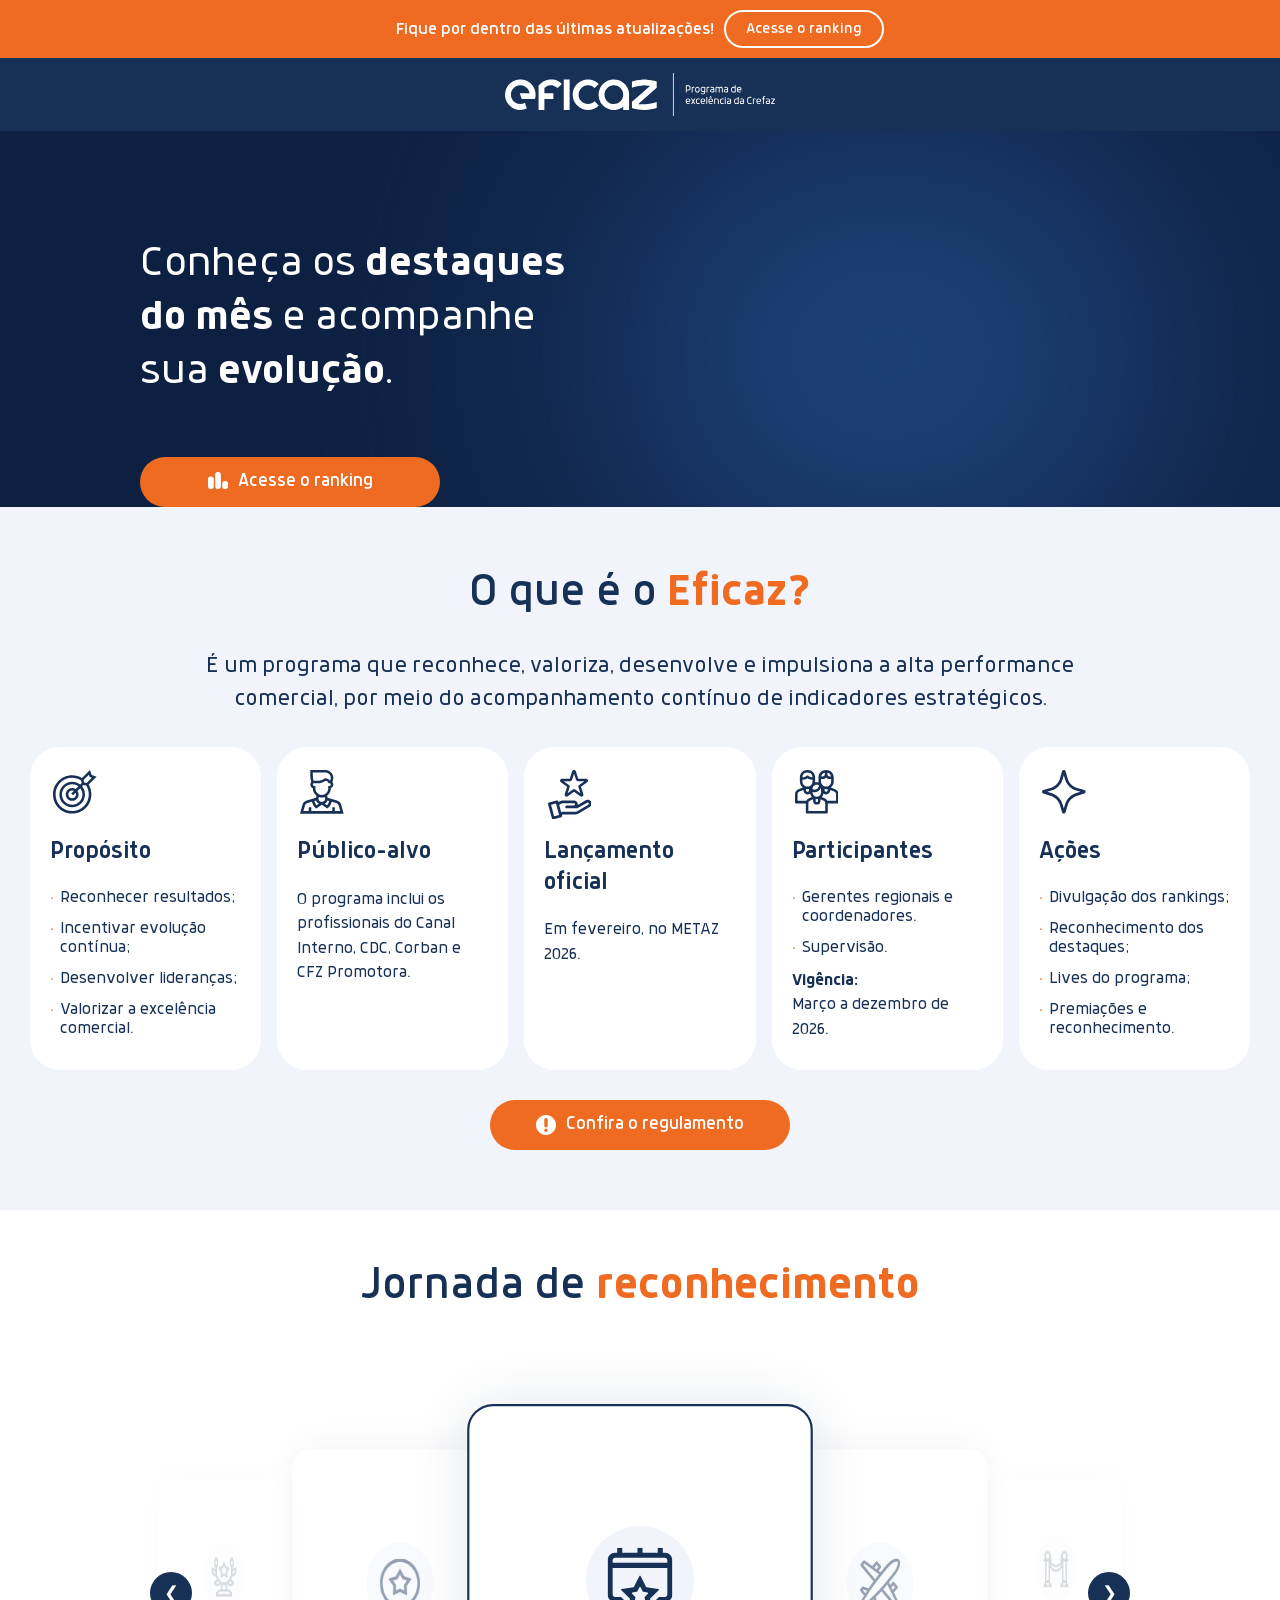
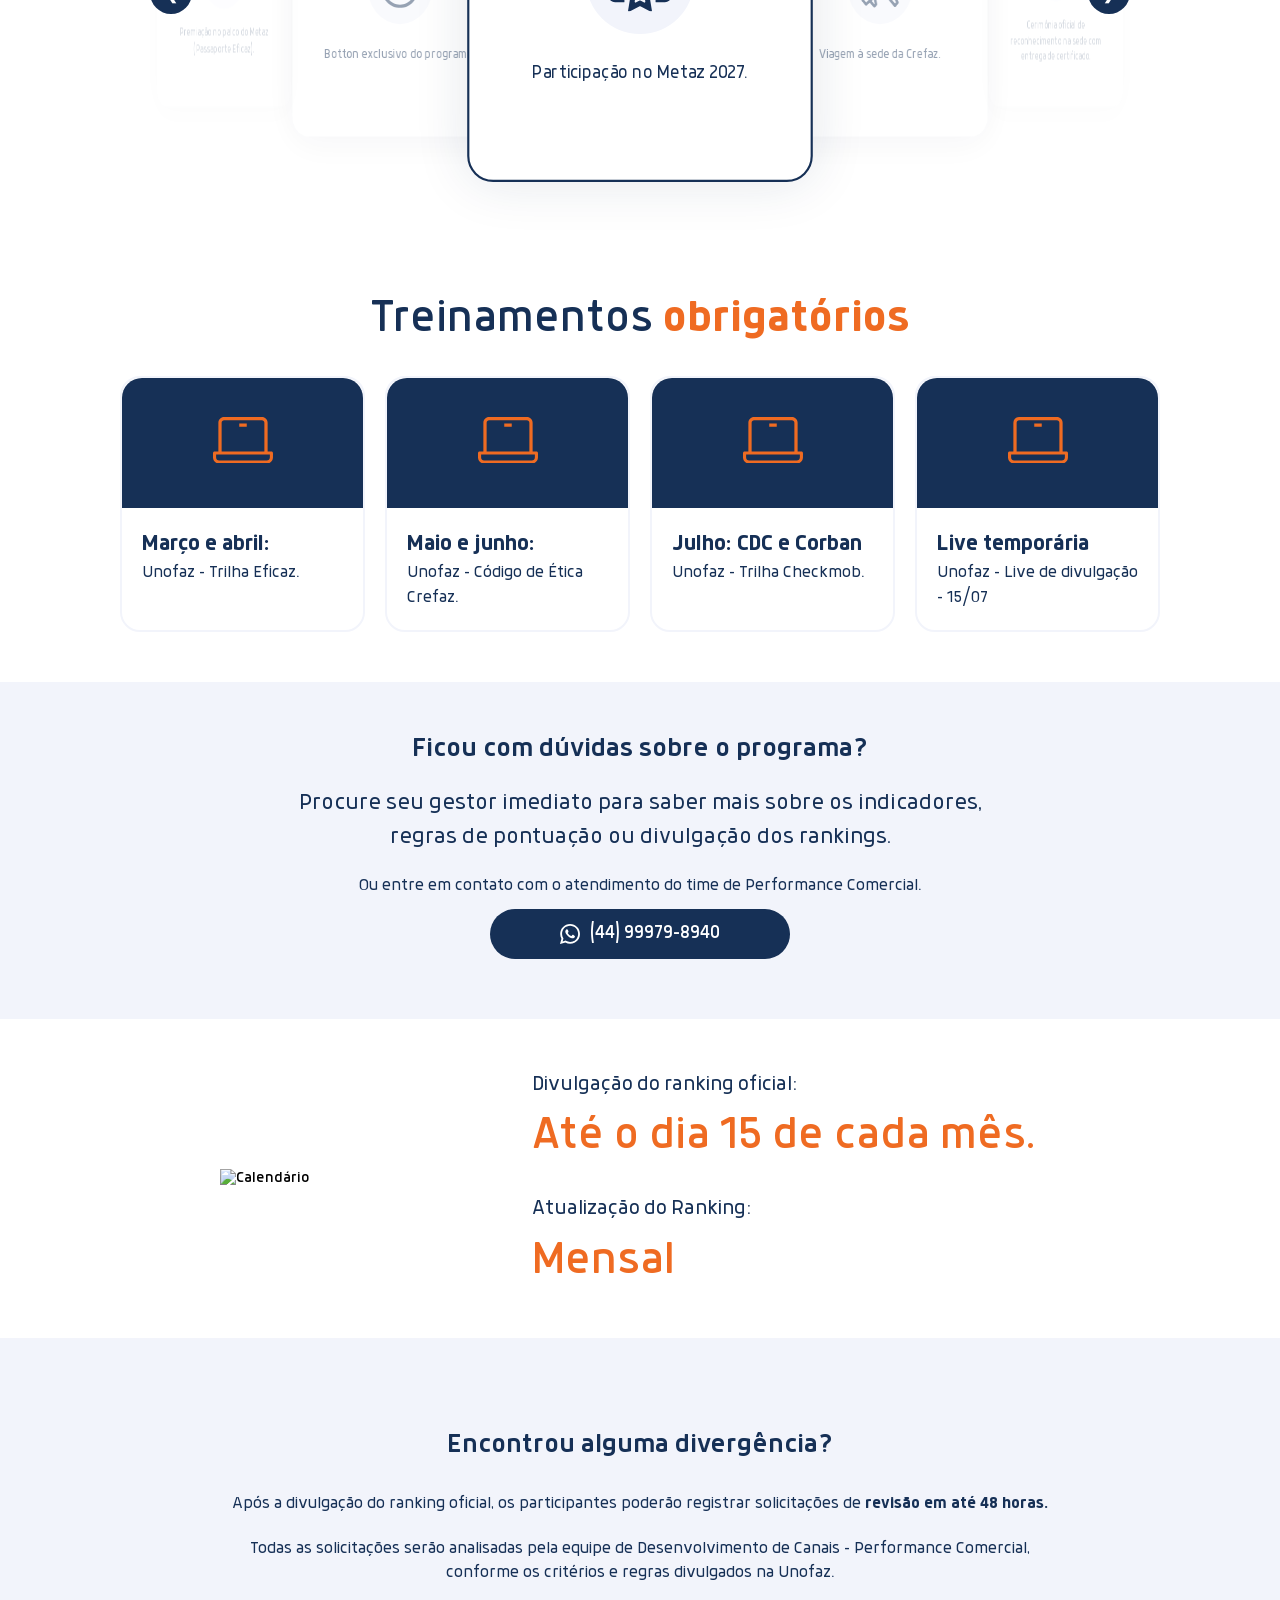
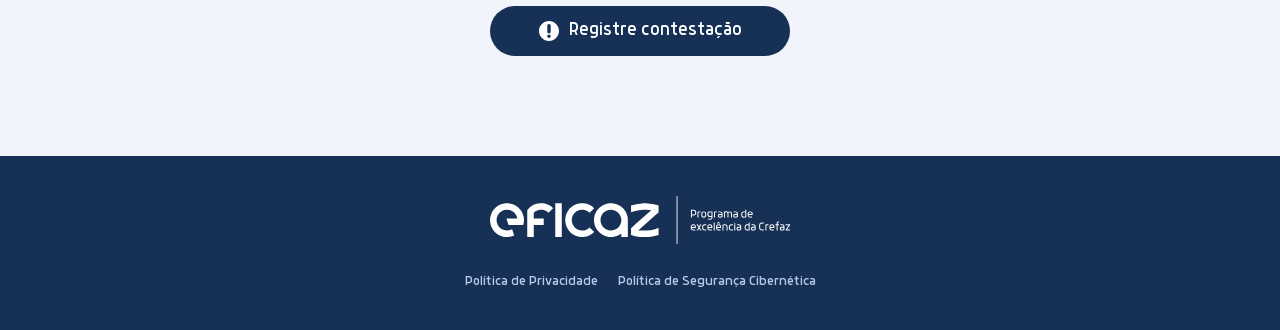
==== commit 9f37df1f: "Update index.html" ====
--- a/index.html
+++ b/index.html
@@ -529,7 +529,7 @@
                 display: flex;
                 gap: 16px;
                 justify-content: center;
-                flex-wrap: wrap;
+                flex-wrap: balance;
             }
 
             .content-card {
@@ -599,6 +599,7 @@
             }
 
             /* Responsivo */
+          
             @media (max-width: 768px) {
                 .plans-container {
                     flex-direction: column;
@@ -611,7 +612,6 @@
                     display: flex;
                     flex-direction: column;
                     justify-content: center;
-                    flex-wrap: nowrap;
                 }
             }
         </style>
@@ -1503,49 +1503,6 @@
         </script>
     </section>
 
-    <!-- Banner evolução -->
-    <section hidden id="bannerEvolution">
-        <style>
-            #bannerEvolution {
-                background: #fff;
-                padding: 0px 0 50px 0;
-            }
-
-            .text-wrapper {
-                background: var(--azul-crefaz);
-                width: 900px;
-                padding: 20px 40px;
-                border-radius: 20px;
-                display: flex;
-                align-items: center;
-                justify-content: space-between;
-                max-width: fit-content;
-                margin: 0 auto;
-                gap: 20px;
-            }
-
-            #bannerEvolution h4 {
-                margin: 0;
-                color: #fff
-            }
-
-            @media (max-width: 767px) {
-                .text-wrapper {
-                    flex-direction: column;
-                    text-align: center;
-                    padding: 0 20px;
-                }
-            }
-        </style>
-
-        <div class="container">
-            <div class="text-wrapper">
-                <h4>Fique por dentro das <strong>últimas atualizações!</strong></h4>
-                <a class="btn btn-secondary" href="#">Acesse o ranking completo</a>
-            </div>
-        </div>
-    </section>
-
     <!-- Treinamento -->
     <section id="trainer">
         <style>
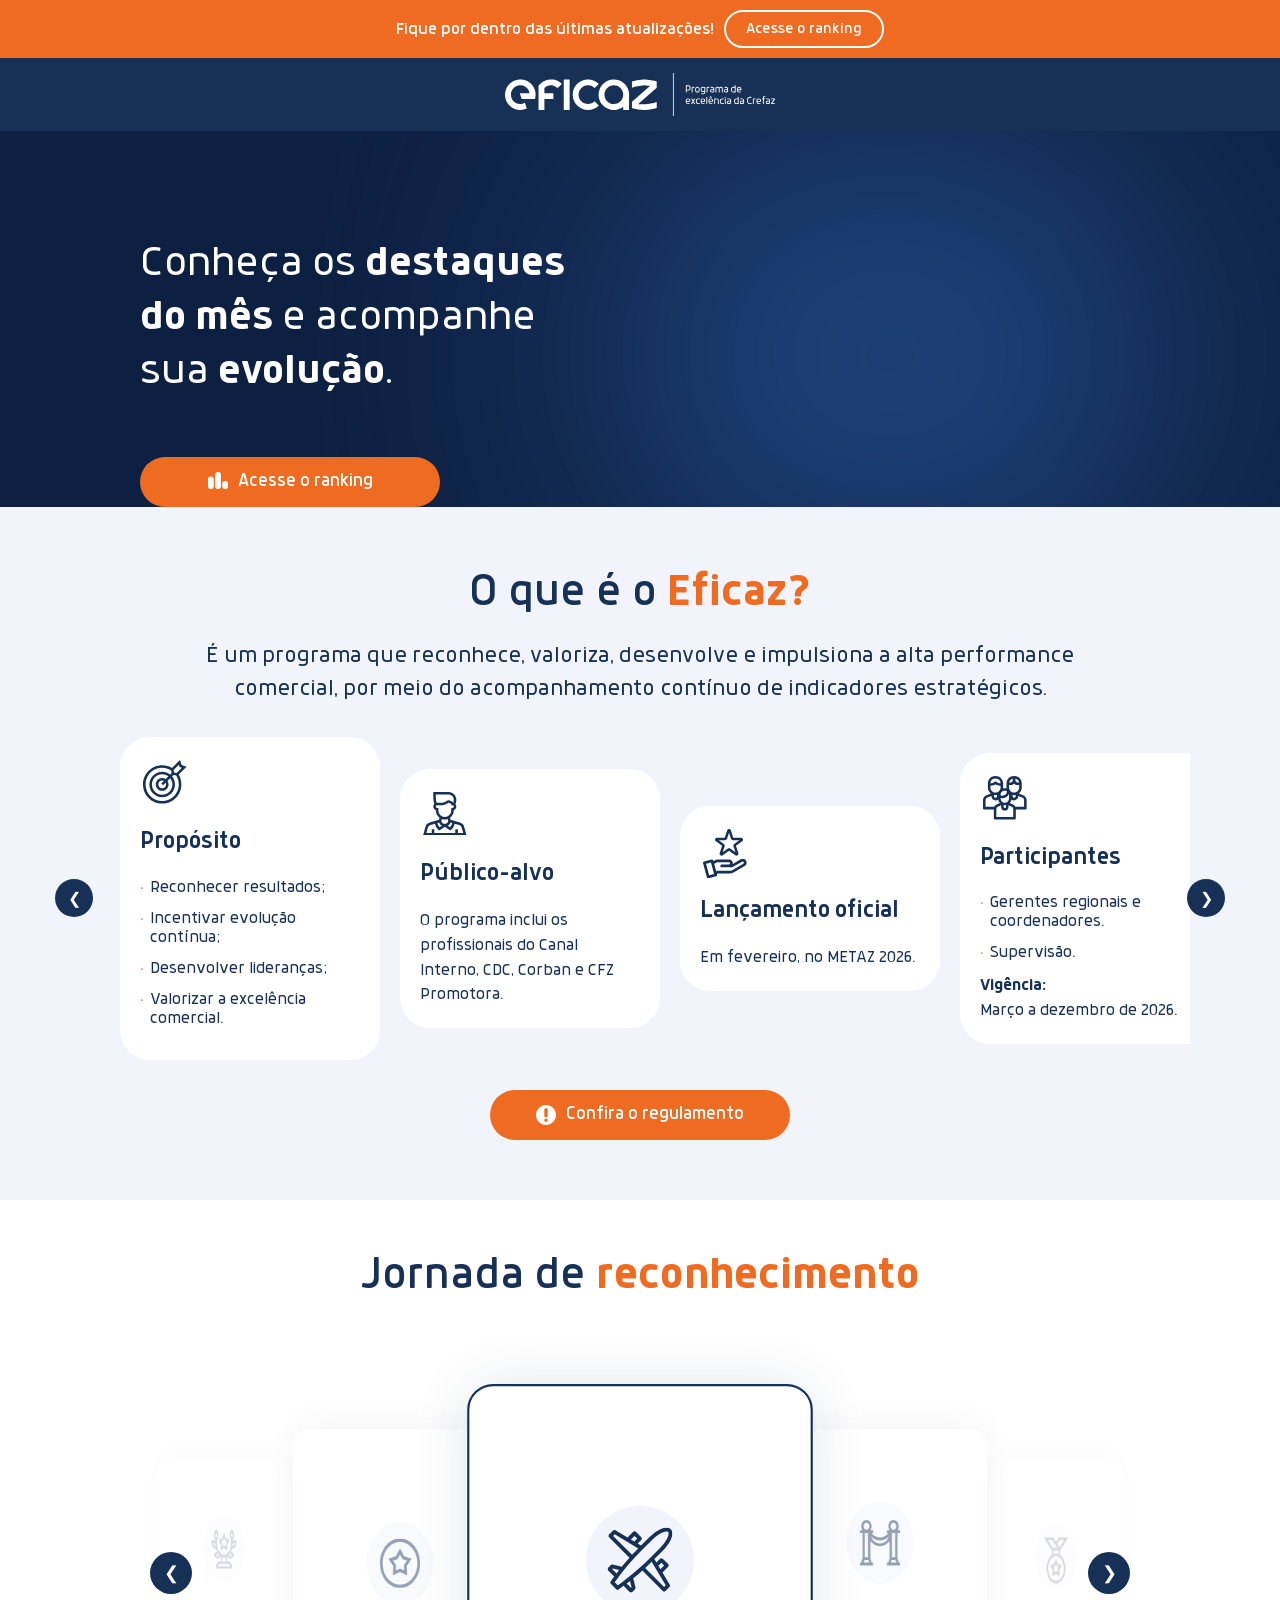
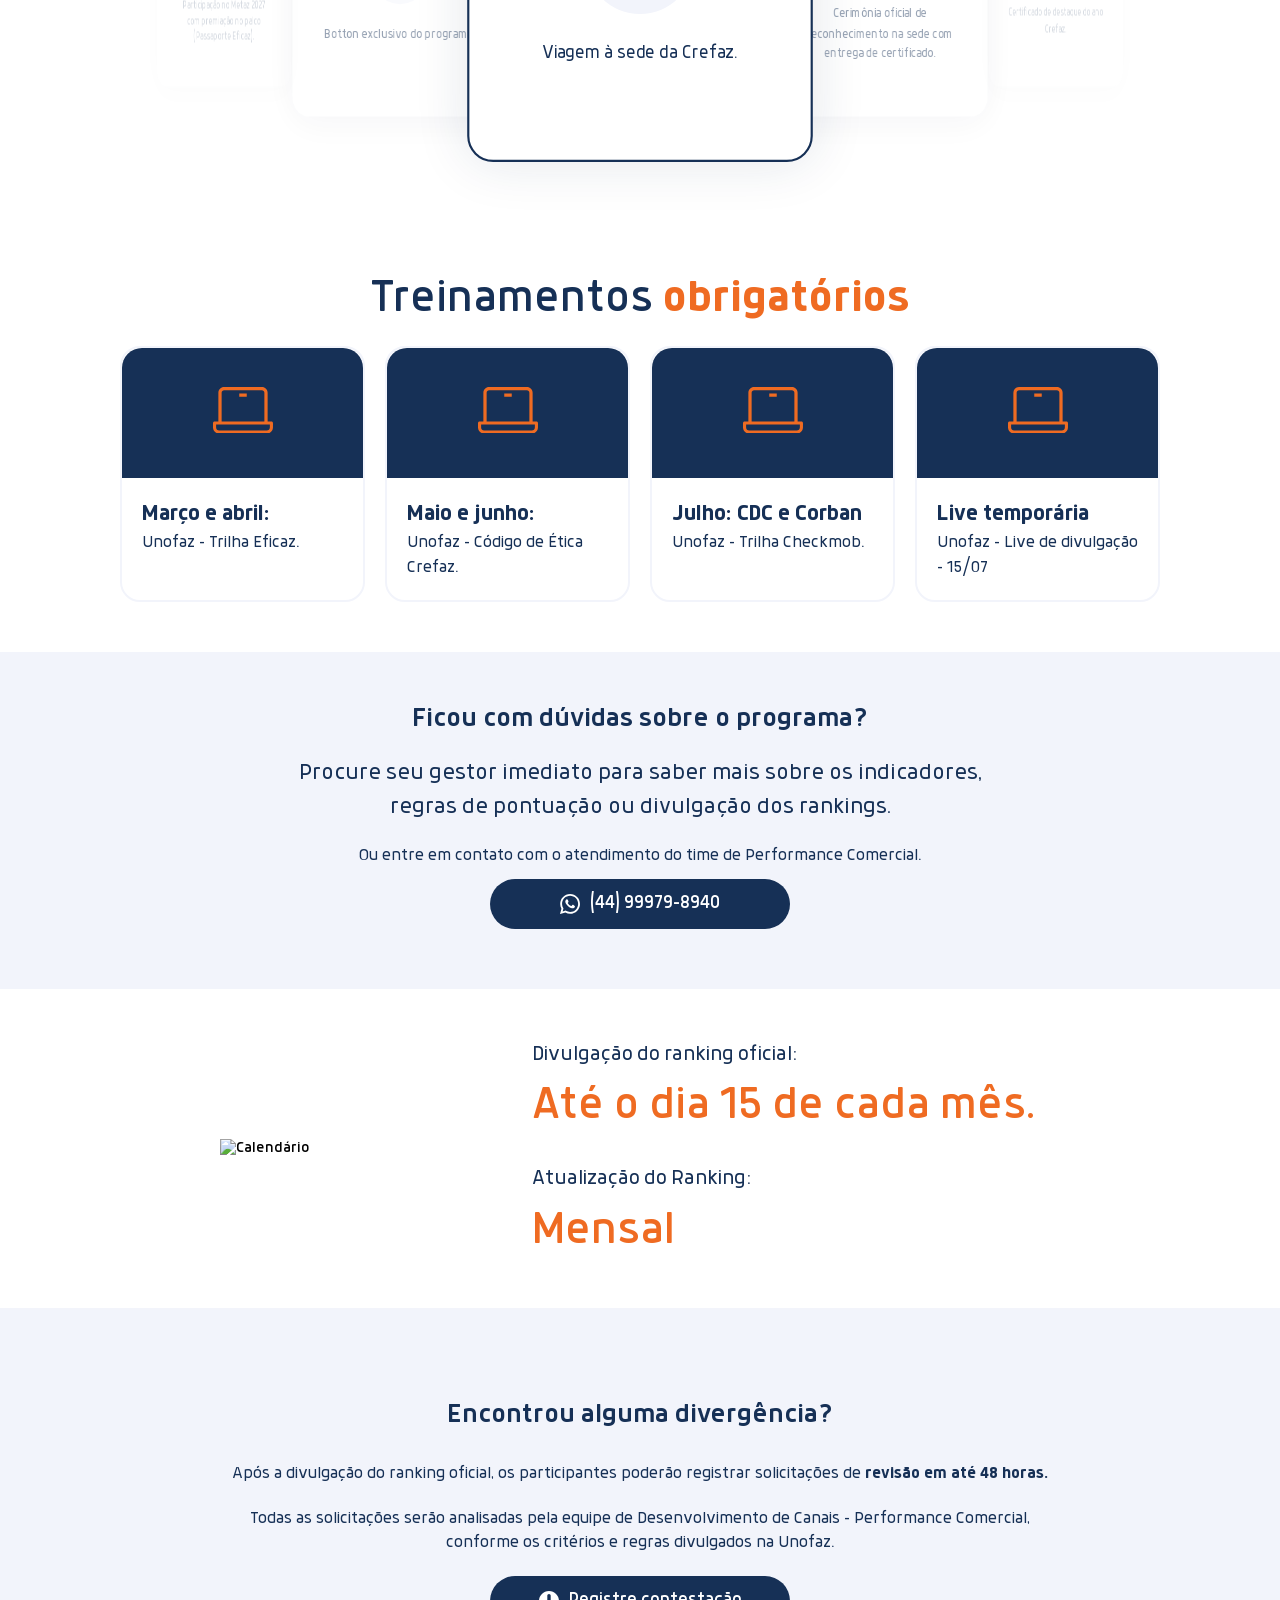
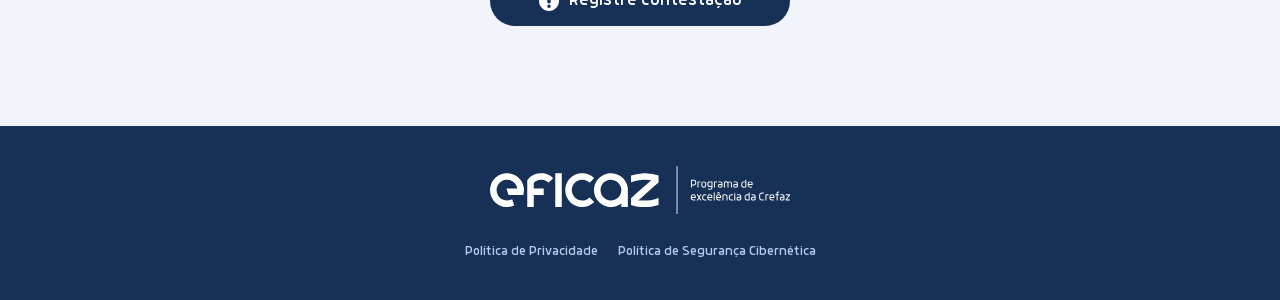
==== commit ca5a116e: "Update index.html" ====
--- a/index.html
+++ b/index.html
@@ -76,7 +76,7 @@
         text-align: center;
         letter-spacing: -3%;
         margin: 0;
-        padding: 0 0 30px 0;
+        padding: 0 0 20px 0;
         font-weight: normal;
     }
 
@@ -513,7 +513,7 @@
 
     <!-- Cards -->
     <section id="vantage-cards">
-        <style type="text/css">
+        <style>
             #vantage-cards {
                 padding: 60px 0px;
                 background: var(--azul-suave);
@@ -523,13 +523,69 @@
                 max-width: 100vw;
             }
 
-            .plans-container {
-                width: 100%;
+            .intro {
+                max-width: 900px;
                 margin: 0 auto;
+                text-align: center;
+            }
+
+            .vantage-wrapper {
+                position: relative;
+                max-width: 1150px;
+                margin: 0 auto;
+            }
+
+            .vantage-container {
                 display: flex;
-                gap: 16px;
+                gap: 20px;
+                overflow-x: auto;
+                max-width: 1100px;
+                margin: 0 auto;
+                scroll-behavior: smooth;
+                scrollbar-width: none;
+            }
+
+            .vantage-container::-webkit-scrollbar {
+                display: none;
+            }
+
+            .vantage-carrossel {
+                display: flex;
                 justify-content: center;
-                flex-wrap: balance;
+                align-items: center;
+                gap: 20px;
+                padding: 30px;
+            }
+
+            /* Carrossel Botões*/
+
+            .arrow-cards{
+                position: absolute;
+                top: 50%;
+                transform: translateY(-50%);
+                z-index: 10;
+                width: 38px;
+                height: 38px;
+                border: none;
+                border-radius: 50%;
+                background: var(--azul-crefaz);
+                color: #fff;
+                cursor: pointer;
+                font-size: 16px;
+                transition: 0.2s ease;
+            }
+
+            .arrow-cards:hover {
+                background: var(--laranja-crefaz);
+                color: #fff;
+            }
+
+            .arrow-cards.left {
+                left: -10px;
+            }
+
+            .arrow-cards.right {
+                right: -10px;
             }
 
             .content-card {
@@ -538,13 +594,8 @@
                 padding: 20px;
                 position: relative;
                 transition: transform 0.3s ease, box-shadow 0.3s ease;
-                    width: 260px;
-                min-height: 300px;
-            }
-
-            .content-card:hover {
-                transform: translateY(-8px);
-                box-shadow: 0 16px 40px rgba(31, 21, 83, 0.07);
+                width: 260px;
+                height: stretch;
             }
 
             .card-icon {
@@ -574,12 +625,6 @@
             .content-card p {
                 margin: 0;
                 padding: 0;
-            }
-
-            .intro {
-                max-width: 900px;
-                margin: 0 auto;
-                text-align: center;
             }
 
             .content-card li::before {
@@ -598,16 +643,18 @@
                 justify-content: center;
             }
 
-            /* Responsivo */
-          
-            @media (max-width: 768px) {
-                .plans-container {
-                    flex-direction: column;
-                    align-items: center;
+            @media (max-width: 767px) {
+                #vantage-cards {
+                    overflow: hidden;
+                    padding: 40px 20px;
+                }
+
+                .vantage-wrapper {
+                    width: 100%;
                 }
 
                 .content-card {
-                    width: 100%;
+                    width: 260px;
                     min-height: 300px;
                     display: flex;
                     flex-direction: column;
@@ -616,128 +663,163 @@
             }
         </style>
 
-
-        <div class="container">
-            <div class="intro">
-                <h2>O que é o <span class="highlight">Eficaz?</span></h2>
-                <h4>É um programa que reconhece, valoriza, desenvolve e impulsiona a alta performance comercial, por
-                    meio do
-                    acompanhamento contínuo de indicadores estratégicos.</h4>
-            </div>
-
-            <div class="plans-container" id="cards">
-
-                <!-- Card 1 -->
-                <div class="content-card">
-                    <div class="card-title">
-                        <div class="card-icon">
-                            <svg id="Camada_1" data-name="Camada 1" xmlns="http://www.w3.org/2000/svg"
-                                viewBox="0 0 60.85 60.84">
-                                <path
-                                    d="M60.85,9.25l-6.94-2.31-2.31-6.94-11.15,11.15c-4.14-2.48-8.84-3.8-13.7-3.8C12,7.35,0,19.35,0,34.1s12,26.75,26.75,26.75,26.75-12,26.75-26.75c0-4.86-1.32-9.56-3.8-13.7l11.15-11.15ZM50.04,6.6l1.05,3.16,3.16,1.05-7.37,7.37-3.41-.8-.8-3.41,7.37-7.37ZM32.1,34.1c0,2.95-2.4,5.35-5.35,5.35s-5.35-2.4-5.35-5.35,2.4-5.35,5.35-5.35c.82,0,1.6.2,2.3.54l-3.56,3.56,2.52,2.52,3.56-3.56c.33.7.54,1.47.54,2.3ZM31.66,26.66c-1.41-.94-3.1-1.48-4.91-1.48-4.92,0-8.92,4-8.92,8.92s4,8.92,8.92,8.92,8.92-4,8.92-8.92c0-1.82-.55-3.5-1.48-4.91l3.82-3.82c1.88,2.42,3.01,5.44,3.01,8.73,0,7.87-6.4,14.27-14.27,14.27s-14.27-6.4-14.27-14.27,6.4-14.27,14.27-14.27c3.29,0,6.32,1.13,8.73,3.01l-3.82,3.82ZM26.75,57.28c-12.78,0-23.18-10.4-23.18-23.18S13.96,10.92,26.75,10.92c4.42,0,8.68,1.26,12.39,3.61l.88,3.77-1.99,2c-3.08-2.52-7-4.03-11.28-4.03-9.83,0-17.83,8-17.83,17.83s8,17.83,17.83,17.83,17.83-8,17.83-17.83c0-4.28-1.52-8.2-4.03-11.28l1.99-1.99,3.77.88c2.36,3.71,3.61,7.97,3.61,12.39,0,12.78-10.4,23.18-23.18,23.18Z" />
-                            </svg>
-                        </div>
-                        <h3>Propósito</h3>
+        <div class="intro">
+            <h2>O que é o <span class="highlight">Eficaz?</span></h2>
+            <h4>É um programa que reconhece, valoriza, desenvolve e impulsiona a alta performance comercial, por
+                meio do
+                acompanhamento contínuo de indicadores estratégicos.</h4>
+        </div>
+
+
+        <div class="vantage-wrapper">
+
+            <button class="arrow-cards left" id="prevStep">
+                &#10094;
+            </button>
+
+            <div class="vantage-container">
+                <div class="vantage-carrossel">
+
+                    <!-- Card 1 -->
+                    <div class="content-card">
+                        <div class="card-title">
+                            <div class="card-icon">
+                                <svg id="Camada_1" data-name="Camada 1" xmlns="http://www.w3.org/2000/svg"
+                                    viewBox="0 0 60.85 60.84">
+                                    <path
+                                        d="M60.85,9.25l-6.94-2.31-2.31-6.94-11.15,11.15c-4.14-2.48-8.84-3.8-13.7-3.8C12,7.35,0,19.35,0,34.1s12,26.75,26.75,26.75,26.75-12,26.75-26.75c0-4.86-1.32-9.56-3.8-13.7l11.15-11.15ZM50.04,6.6l1.05,3.16,3.16,1.05-7.37,7.37-3.41-.8-.8-3.41,7.37-7.37ZM32.1,34.1c0,2.95-2.4,5.35-5.35,5.35s-5.35-2.4-5.35-5.35,2.4-5.35,5.35-5.35c.82,0,1.6.2,2.3.54l-3.56,3.56,2.52,2.52,3.56-3.56c.33.7.54,1.47.54,2.3ZM31.66,26.66c-1.41-.94-3.1-1.48-4.91-1.48-4.92,0-8.92,4-8.92,8.92s4,8.92,8.92,8.92,8.92-4,8.92-8.92c0-1.82-.55-3.5-1.48-4.91l3.82-3.82c1.88,2.42,3.01,5.44,3.01,8.73,0,7.87-6.4,14.27-14.27,14.27s-14.27-6.4-14.27-14.27,6.4-14.27,14.27-14.27c3.29,0,6.32,1.13,8.73,3.01l-3.82,3.82ZM26.75,57.28c-12.78,0-23.18-10.4-23.18-23.18S13.96,10.92,26.75,10.92c4.42,0,8.68,1.26,12.39,3.61l.88,3.77-1.99,2c-3.08-2.52-7-4.03-11.28-4.03-9.83,0-17.83,8-17.83,17.83s8,17.83,17.83,17.83,17.83-8,17.83-17.83c0-4.28-1.52-8.2-4.03-11.28l1.99-1.99,3.77.88c2.36,3.71,3.61,7.97,3.61,12.39,0,12.78-10.4,23.18-23.18,23.18Z" />
+                                </svg>
+                            </div>
+                            <h3>Propósito</h3>
+                        </div>
+                        <ul>
+                            <li>Reconhecer resultados;</li>
+                            <li>Incentivar evolução contínua;</li>
+                            <li>Desenvolver lideranças;</li>
+                            <li>Valorizar a excelência comercial.</li>
+                        </ul>
                     </div>
-                    <ul>
-                        <li>Reconhecer resultados;</li>
-                        <li>Incentivar evolução contínua;</li>
-                        <li>Desenvolver lideranças;</li>
-                        <li>Valorizar a excelência comercial.</li>
-                    </ul>
-                </div>
-
-                <!-- Card 2 -->
-                <div class="content-card">
-                    <div class="card-title">
-                        <div class="card-icon">
-                            <svg id="Camada_1" data-name="Camada 1" xmlns="http://www.w3.org/2000/svg"
-                                viewBox="0 0 54.09 54.09">
-                                <path
-                                    d="M51.11,43.35c-.72-2.61-2.7-4.62-5.3-5.39l-11.63-3.44-.56-2.55c2.76-2.03,4.55-5.28,4.55-8.96v-.39c1.85-.65,3.18-2.42,3.18-4.49v-.02c0-1.2-.46-2.29-1.2-3.13l.7-2.09c.33-1,.5-2.04.5-3.1,0-5.4-4.4-9.8-9.8-9.8H12.73v6.57c0,2.85.43,5.67,1.23,8.39-.76.84-1.23,1.95-1.23,3.18,0,2.07,1.33,3.84,3.18,4.49v.39c0,3.68,1.8,6.94,4.56,8.96l-.56,2.55-11.63,3.44c-2.59.77-4.57,2.78-5.3,5.39l-2.98,10.74h54.09l-2.98-10.74ZM23.34,41.7l-2.83,2.04c-.88-.99-2.18-2.84-2.63-5.31l2.09-.62c.55,1.8,1.81,3.11,3.37,3.89ZM31.98,40.94c1.04-.83,1.75-1.89,2.12-3.13l2.1.62c-.45,2.47-1.75,4.32-2.63,5.31l-2.82-2.03c.44-.22.85-.47,1.23-.77ZM15.9,3.17h15.66c3.66,0,6.63,2.97,6.63,6.63,0,.71-.11,1.42-.34,2.09l-.46,1.37c-1.41-1.9-3.68-3.09-6.07-3.09-.02,0-.03,0-.05,0h-.52s-.42.32-.42.32c-2.46,1.85-5.51,2.86-8.59,2.86h-4.25c-.23,0-.45.04-.68.07-.6-2.24-.92-4.54-.92-6.87v-3.4ZM19.08,23.02v-3.29h-1.58c-.88,0-1.59-.71-1.59-1.6s.71-1.59,1.59-1.59h4.25s0,0,0,0c3.56,0,7.1-1.12,10.02-3.16,1.42.15,2.76,1.04,3.43,2.31l.45.84h.95c.88,0,1.59.71,1.59,1.59h0c0,.89-.71,1.6-1.6,1.6h-1.58v3.29c0,4.39-3.57,7.96-7.96,7.96s-7.96-3.57-7.96-7.96ZM27.04,34.15c1.29,0,2.52-.23,3.67-.64l.52,2.39c-.13,2.76-2.68,3.5-4.18,3.49-1.53,0-4.11-.76-4.2-3.48l.52-2.4c1.15.4,2.38.63,3.67.63ZM43.24,50.92v-4.78h-3.17v4.78H14.01v-4.78h-3.17v4.78h-6.67l1.87-6.72c.43-1.55,1.6-2.74,3.14-3.19l5.65-1.67c1,4.79,4.37,7.58,4.54,7.71l.94.76,6.74-4.87,6.74,4.87.94-.76c.17-.14,3.55-2.92,4.54-7.71l5.65,1.67c1.54.45,2.71,1.65,3.14,3.19l1.87,6.72h-6.67Z" />
-                            </svg>
-                        </div>
-                        <h3>Público-alvo</h3>
+
+                    <!-- Card 2 -->
+                    <div class="content-card">
+                        <div class="card-title">
+                            <div class="card-icon">
+                                <svg id="Camada_1" data-name="Camada 1" xmlns="http://www.w3.org/2000/svg"
+                                    viewBox="0 0 54.09 54.09">
+                                    <path
+                                        d="M51.11,43.35c-.72-2.61-2.7-4.62-5.3-5.39l-11.63-3.44-.56-2.55c2.76-2.03,4.55-5.28,4.55-8.96v-.39c1.85-.65,3.18-2.42,3.18-4.49v-.02c0-1.2-.46-2.29-1.2-3.13l.7-2.09c.33-1,.5-2.04.5-3.1,0-5.4-4.4-9.8-9.8-9.8H12.73v6.57c0,2.85.43,5.67,1.23,8.39-.76.84-1.23,1.95-1.23,3.18,0,2.07,1.33,3.84,3.18,4.49v.39c0,3.68,1.8,6.94,4.56,8.96l-.56,2.55-11.63,3.44c-2.59.77-4.57,2.78-5.3,5.39l-2.98,10.74h54.09l-2.98-10.74ZM23.34,41.7l-2.83,2.04c-.88-.99-2.18-2.84-2.63-5.31l2.09-.62c.55,1.8,1.81,3.11,3.37,3.89ZM31.98,40.94c1.04-.83,1.75-1.89,2.12-3.13l2.1.62c-.45,2.47-1.75,4.32-2.63,5.31l-2.82-2.03c.44-.22.85-.47,1.23-.77ZM15.9,3.17h15.66c3.66,0,6.63,2.97,6.63,6.63,0,.71-.11,1.42-.34,2.09l-.46,1.37c-1.41-1.9-3.68-3.09-6.07-3.09-.02,0-.03,0-.05,0h-.52s-.42.32-.42.32c-2.46,1.85-5.51,2.86-8.59,2.86h-4.25c-.23,0-.45.04-.68.07-.6-2.24-.92-4.54-.92-6.87v-3.4ZM19.08,23.02v-3.29h-1.58c-.88,0-1.59-.71-1.59-1.6s.71-1.59,1.59-1.59h4.25s0,0,0,0c3.56,0,7.1-1.12,10.02-3.16,1.42.15,2.76,1.04,3.43,2.31l.45.84h.95c.88,0,1.59.71,1.59,1.59h0c0,.89-.71,1.6-1.6,1.6h-1.58v3.29c0,4.39-3.57,7.96-7.96,7.96s-7.96-3.57-7.96-7.96ZM27.04,34.15c1.29,0,2.52-.23,3.67-.64l.52,2.39c-.13,2.76-2.68,3.5-4.18,3.49-1.53,0-4.11-.76-4.2-3.48l.52-2.4c1.15.4,2.38.63,3.67.63ZM43.24,50.92v-4.78h-3.17v4.78H14.01v-4.78h-3.17v4.78h-6.67l1.87-6.72c.43-1.55,1.6-2.74,3.14-3.19l5.65-1.67c1,4.79,4.37,7.58,4.54,7.71l.94.76,6.74-4.87,6.74,4.87.94-.76c.17-.14,3.55-2.92,4.54-7.71l5.65,1.67c1.54.45,2.71,1.65,3.14,3.19l1.87,6.72h-6.67Z" />
+                                </svg>
+                            </div>
+                            <h3>Público-alvo</h3>
+                        </div>
+                        <p>O programa inclui os profissionais do Canal Interno, CDC, Corban e CFZ Promotora.
+                        </p>
                     </div>
-                    <p>O programa inclui os profissionais do Canal Interno, CDC, Corban e CFZ Promotora.
-                    </p>
-                </div>
-
-                <!-- Card 3 -->
-                <div class="content-card">
-                    <div class="card-title">
-                        <div class="card-icon">
-                            <svg id="Camada_1" data-name="Camada 1" xmlns="http://www.w3.org/2000/svg"
-                                viewBox="0 0 51.67 58.41">
-                                <path
-                                    d="M44.69,35.9l-9.41,5.43c.37-2.55-1.41-4.91-3.96-5.28-.22-.03-.44-.05-.66-.05h-12.61c-.82,0-1.64.16-2.39.5l-3.29,1.44-.2-.76c-.23-.86-1.12-1.37-1.98-1.14l-8.99,2.41c-.86.23-1.37,1.12-1.14,1.98,0,0,0,0,0,0l4.5,16.78c.23.86,1.11,1.37,1.98,1.14,0,0,0,0,0,0l8.99-2.41c.86-.23,1.37-1.12,1.14-1.98l-.2-.76,1.02-.45h14.28c1.56.02,3.09-.39,4.43-1.19l13.16-7.6c2.22-1.3,2.97-4.16,1.67-6.38-1.29-2.21-4.11-2.96-6.33-1.7h0ZM7.25,54.82l-3.66-13.66,5.87-1.57,3.66,13.66-5.87,1.57ZM47.74,41.18l-13.16,7.6c-.85.51-1.82.77-2.81.75h-14.62c-.22,0-.44.05-.65.14l-.88.39-2.4-8.95,3.74-1.64c.34-.16.72-.23,1.09-.23h12.61c.79,0,1.43.65,1.42,1.44,0,.78-.64,1.41-1.42,1.42h-8.52c-.89,0-1.62.72-1.62,1.62s.72,1.62,1.62,1.62h12.24c.28,0,.56-.07.81-.22l11.12-6.42c.69-.39,1.56-.15,1.95.54.39.68.15,1.55-.52,1.94h0ZM22.08,31.68c-.49,0-.98-.15-1.4-.46-.84-.61-1.18-1.68-.86-2.66l2.81-8.64-7.35-5.34c-.84-.61-1.18-1.68-.86-2.66.32-.98,1.23-1.64,2.26-1.64h9.08l2.81-8.64c.32-.98,1.23-1.64,2.26-1.64s1.94.66,2.26,1.64h0s2.81,8.64,2.81,8.64h9.08c1.03,0,1.94.66,2.26,1.64s-.03,2.05-.86,2.66l-7.35,5.34,2.81,8.64c.32.98-.03,2.05-.86,2.66s-1.96.61-2.8,0l-7.35-5.34-7.35,5.34c-.42.3-.91.46-1.4.46ZM18.59,13.28l6.17,4.48c.84.61,1.18,1.68.86,2.66l-2.35,7.25,6.17-4.48c.84-.61,1.96-.61,2.8,0l6.17,4.48-2.36-7.25c-.32-.98.03-2.05.86-2.66l6.17-4.48h-7.62c-1.03,0-1.94-.66-2.26-1.65l-2.35-7.25-2.35,7.25c-.32.98-1.23,1.64-2.26,1.64h-7.62ZM36.04,10.71h0s0,0,0,0Z" />
-                            </svg>
-                        </div>
-                        <h3>Lançamento oficial</h3>
+
+                    <!-- Card 3 -->
+                    <div class="content-card">
+                        <div class="card-title">
+                            <div class="card-icon">
+                                <svg id="Camada_1" data-name="Camada 1" xmlns="http://www.w3.org/2000/svg"
+                                    viewBox="0 0 51.67 58.41">
+                                    <path
+                                        d="M44.69,35.9l-9.41,5.43c.37-2.55-1.41-4.91-3.96-5.28-.22-.03-.44-.05-.66-.05h-12.61c-.82,0-1.64.16-2.39.5l-3.29,1.44-.2-.76c-.23-.86-1.12-1.37-1.98-1.14l-8.99,2.41c-.86.23-1.37,1.12-1.14,1.98,0,0,0,0,0,0l4.5,16.78c.23.86,1.11,1.37,1.98,1.14,0,0,0,0,0,0l8.99-2.41c.86-.23,1.37-1.12,1.14-1.98l-.2-.76,1.02-.45h14.28c1.56.02,3.09-.39,4.43-1.19l13.16-7.6c2.22-1.3,2.97-4.16,1.67-6.38-1.29-2.21-4.11-2.96-6.33-1.7h0ZM7.25,54.82l-3.66-13.66,5.87-1.57,3.66,13.66-5.87,1.57ZM47.74,41.18l-13.16,7.6c-.85.51-1.82.77-2.81.75h-14.62c-.22,0-.44.05-.65.14l-.88.39-2.4-8.95,3.74-1.64c.34-.16.72-.23,1.09-.23h12.61c.79,0,1.43.65,1.42,1.44,0,.78-.64,1.41-1.42,1.42h-8.52c-.89,0-1.62.72-1.62,1.62s.72,1.62,1.62,1.62h12.24c.28,0,.56-.07.81-.22l11.12-6.42c.69-.39,1.56-.15,1.95.54.39.68.15,1.55-.52,1.94h0ZM22.08,31.68c-.49,0-.98-.15-1.4-.46-.84-.61-1.18-1.68-.86-2.66l2.81-8.64-7.35-5.34c-.84-.61-1.18-1.68-.86-2.66.32-.98,1.23-1.64,2.26-1.64h9.08l2.81-8.64c.32-.98,1.23-1.64,2.26-1.64s1.94.66,2.26,1.64h0s2.81,8.64,2.81,8.64h9.08c1.03,0,1.94.66,2.26,1.64s-.03,2.05-.86,2.66l-7.35,5.34,2.81,8.64c.32.98-.03,2.05-.86,2.66s-1.96.61-2.8,0l-7.35-5.34-7.35,5.34c-.42.3-.91.46-1.4.46ZM18.59,13.28l6.17,4.48c.84.61,1.18,1.68.86,2.66l-2.35,7.25,6.17-4.48c.84-.61,1.96-.61,2.8,0l6.17,4.48-2.36-7.25c-.32-.98.03-2.05.86-2.66l6.17-4.48h-7.62c-1.03,0-1.94-.66-2.26-1.65l-2.35-7.25-2.35,7.25c-.32.98-1.23,1.64-2.26,1.64h-7.62ZM36.04,10.71h0s0,0,0,0Z" />
+                                </svg>
+                            </div>
+                            <h3>Lançamento oficial</h3>
+                        </div>
+                        <p>Em fevereiro, no METAZ 2026.</p>
                     </div>
-                    <p>Em fevereiro, no METAZ 2026.</p>
-                </div>
-
-                <!-- Card 4 -->
-                <div class="content-card">
-                    <div class="card-title">
-                        <div class="card-icon">
-                            <svg id="Camada_1" data-name="Camada 1" xmlns="http://www.w3.org/2000/svg"
-                                viewBox="0 0 76.01 76.01">
-                                <path
-                                    d="M69.91,33.49l-7.59-2.91c3.15-2.43,5.2-6.23,5.2-10.51v-6.68s0-.05,0-.07v-.86c0-.05,0-.11,0-.16-.55-7.47-5.76-12.3-13.27-12.3s-12.72,4.83-13.27,12.3c0,.05,0,.11,0,.16v.85s0,.05,0,.08v6.68c0,.55.04,1.08.11,1.61-.96-.21-1.98-.32-3.06-.32s-2.1.12-3.06.34c.07-.54.11-1.08.11-1.63v-5.2s0-.05,0-.08v-2.34c0-.05,0-.11,0-.16C34.49,4.83,29.28,0,21.77,0h0c-7.51,0-12.72,4.83-13.27,12.3,0,.05,0,.11,0,.16v2.33s0,.05,0,.08v5.2c0,4.28,2.05,8.08,5.2,10.51l-7.53,2.88c-3.69,1.28-6.17,4.76-6.17,8.66v13.87c0,1.23,1,2.23,2.23,2.23h16.63v15.56c0,1.23,1,2.23,2.23,2.23h33.85c1.23,0,2.23-1,2.23-2.23v-15.56h16.63c1.23,0,2.23-1,2.23-2.23v-13.87c0-3.9-2.48-7.38-6.1-8.63ZM45.35,32.55v6.51c0,4.05-3.29,7.35-7.35,7.35s-7.35-3.3-7.35-7.34v-.71c1.06.29,2.15.45,3.27.45,5.04,0,9.38-3.06,11.26-7.42.08.38.14.76.17,1.17ZM35.94,50.67c.67.12,1.36.19,2.06.19s1.39-.07,2.06-.19c-.03.14-.04.28-.04.43v2.72c0,1.11-.9,2.01-2.02,2.01s-2.02-.9-2.02-2.01v-2.72c0-.15-.02-.29-.04-.43ZM19.11,33.08c.86.18,1.75.27,2.66.27s1.8-.09,2.66-.27v2.3c0,1.47-1.19,2.66-2.66,2.66s-2.66-1.19-2.66-2.66v-2.3ZM51.57,33.08c.86.18,1.75.27,2.66.27s1.8-.09,2.66-.27v2.3c0,1.47-1.19,2.66-2.66,2.66s-2.66-1.19-2.66-2.66v-2.3ZM54.24,28.89c-4.87,0-8.83-3.96-8.83-8.82v-4.44h2.61c2.46,0,4.67-1.06,6.21-2.74,1.54,1.68,3.75,2.74,6.21,2.74h2.61v4.44c0,4.86-3.96,8.82-8.83,8.82ZM62.86,11.18h-2.41c-2.2,0-3.99-1.78-3.99-3.97v-2.56c4.44.83,5.92,4.15,6.4,6.53ZM52.01,4.65v2.56c0,2.19-1.79,3.97-3.99,3.97h-2.41c.48-2.38,1.96-5.7,6.4-6.53ZM38,25.82c1.42,0,2.67.26,3.71.77-.02,4.28-3.51,7.76-7.8,7.76-1.13,0-2.24-.24-3.26-.71v-1.09c.17-2.09,1.24-6.73,7.35-6.73h0ZM12.95,12.55c.2-2.5,1.47-8.09,8.82-8.09,7.34,0,8.62,5.6,8.82,8.09v.12h-1c-2.36,0-4.58-.92-6.25-2.58-.43-.43-1-.65-1.57-.65s-1.14.22-1.57.65c-1.67,1.66-3.89,2.58-6.25,2.58h-1v-.12ZM12.94,17.12h1.01c2.85,0,5.56-.89,7.82-2.54,2.26,1.65,4.97,2.54,7.82,2.54h1.01v2.95c0,4.86-3.96,8.82-8.83,8.82s-8.83-3.96-8.83-8.82v-2.95ZM4.45,42.12c0-2,1.27-3.79,3.24-4.47l6.96-2.66v.4c0,3.92,3.19,7.11,7.12,7.11,1.74,0,3.33-.63,4.57-1.67.37,2.46,1.5,4.66,3.14,6.38l-4.98,2.07c-2.21.79-3.94,2.44-4.87,4.5H4.45v-11.65ZM52.7,71.56h-29.39v-14.28c0-1.72,1.09-3.26,2.72-3.82.04-.01.08-.03.12-.05l5.38-2.23v2.64c0,3.57,2.9,6.47,6.47,6.47s6.47-2.9,6.47-6.47v-2.64l5.38,2.23s.08.03.12.05c1.63.56,2.72,2.1,2.72,3.82v14.28ZM71.56,53.77h-15.18c-.94-2.05-2.66-3.71-4.87-4.5l-4.98-2.07c1.64-1.72,2.77-3.92,3.14-6.38,1.24,1.04,2.83,1.67,4.57,1.67,3.92,0,7.12-3.19,7.12-7.11v-.4l7.03,2.69c1.9.66,3.17,2.44,3.17,4.45v11.65Z" />
-                            </svg>
-                        </div>
-                        <h3>Participantes</h3>
+
+                    <!-- Card 4 -->
+                    <div class="content-card">
+                        <div class="card-title">
+                            <div class="card-icon">
+                                <svg id="Camada_1" data-name="Camada 1" xmlns="http://www.w3.org/2000/svg"
+                                    viewBox="0 0 76.01 76.01">
+                                    <path
+                                        d="M69.91,33.49l-7.59-2.91c3.15-2.43,5.2-6.23,5.2-10.51v-6.68s0-.05,0-.07v-.86c0-.05,0-.11,0-.16-.55-7.47-5.76-12.3-13.27-12.3s-12.72,4.83-13.27,12.3c0,.05,0,.11,0,.16v.85s0,.05,0,.08v6.68c0,.55.04,1.08.11,1.61-.96-.21-1.98-.32-3.06-.32s-2.1.12-3.06.34c.07-.54.11-1.08.11-1.63v-5.2s0-.05,0-.08v-2.34c0-.05,0-.11,0-.16C34.49,4.83,29.28,0,21.77,0h0c-7.51,0-12.72,4.83-13.27,12.3,0,.05,0,.11,0,.16v2.33s0,.05,0,.08v5.2c0,4.28,2.05,8.08,5.2,10.51l-7.53,2.88c-3.69,1.28-6.17,4.76-6.17,8.66v13.87c0,1.23,1,2.23,2.23,2.23h16.63v15.56c0,1.23,1,2.23,2.23,2.23h33.85c1.23,0,2.23-1,2.23-2.23v-15.56h16.63c1.23,0,2.23-1,2.23-2.23v-13.87c0-3.9-2.48-7.38-6.1-8.63ZM45.35,32.55v6.51c0,4.05-3.29,7.35-7.35,7.35s-7.35-3.3-7.35-7.34v-.71c1.06.29,2.15.45,3.27.45,5.04,0,9.38-3.06,11.26-7.42.08.38.14.76.17,1.17ZM35.94,50.67c.67.12,1.36.19,2.06.19s1.39-.07,2.06-.19c-.03.14-.04.28-.04.43v2.72c0,1.11-.9,2.01-2.02,2.01s-2.02-.9-2.02-2.01v-2.72c0-.15-.02-.29-.04-.43ZM19.11,33.08c.86.18,1.75.27,2.66.27s1.8-.09,2.66-.27v2.3c0,1.47-1.19,2.66-2.66,2.66s-2.66-1.19-2.66-2.66v-2.3ZM51.57,33.08c.86.18,1.75.27,2.66.27s1.8-.09,2.66-.27v2.3c0,1.47-1.19,2.66-2.66,2.66s-2.66-1.19-2.66-2.66v-2.3ZM54.24,28.89c-4.87,0-8.83-3.96-8.83-8.82v-4.44h2.61c2.46,0,4.67-1.06,6.21-2.74,1.54,1.68,3.75,2.74,6.21,2.74h2.61v4.44c0,4.86-3.96,8.82-8.83,8.82ZM62.86,11.18h-2.41c-2.2,0-3.99-1.78-3.99-3.97v-2.56c4.44.83,5.92,4.15,6.4,6.53ZM52.01,4.65v2.56c0,2.19-1.79,3.97-3.99,3.97h-2.41c.48-2.38,1.96-5.7,6.4-6.53ZM38,25.82c1.42,0,2.67.26,3.71.77-.02,4.28-3.51,7.76-7.8,7.76-1.13,0-2.24-.24-3.26-.71v-1.09c.17-2.09,1.24-6.73,7.35-6.73h0ZM12.95,12.55c.2-2.5,1.47-8.09,8.82-8.09,7.34,0,8.62,5.6,8.82,8.09v.12h-1c-2.36,0-4.58-.92-6.25-2.58-.43-.43-1-.65-1.57-.65s-1.14.22-1.57.65c-1.67,1.66-3.89,2.58-6.25,2.58h-1v-.12ZM12.94,17.12h1.01c2.85,0,5.56-.89,7.82-2.54,2.26,1.65,4.97,2.54,7.82,2.54h1.01v2.95c0,4.86-3.96,8.82-8.83,8.82s-8.83-3.96-8.83-8.82v-2.95ZM4.45,42.12c0-2,1.27-3.79,3.24-4.47l6.96-2.66v.4c0,3.92,3.19,7.11,7.12,7.11,1.74,0,3.33-.63,4.57-1.67.37,2.46,1.5,4.66,3.14,6.38l-4.98,2.07c-2.21.79-3.94,2.44-4.87,4.5H4.45v-11.65ZM52.7,71.56h-29.39v-14.28c0-1.72,1.09-3.26,2.72-3.82.04-.01.08-.03.12-.05l5.38-2.23v2.64c0,3.57,2.9,6.47,6.47,6.47s6.47-2.9,6.47-6.47v-2.64l5.38,2.23s.08.03.12.05c1.63.56,2.72,2.1,2.72,3.82v14.28ZM71.56,53.77h-15.18c-.94-2.05-2.66-3.71-4.87-4.5l-4.98-2.07c1.64-1.72,2.77-3.92,3.14-6.38,1.24,1.04,2.83,1.67,4.57,1.67,3.92,0,7.12-3.19,7.12-7.11v-.4l7.03,2.69c1.9.66,3.17,2.44,3.17,4.45v11.65Z" />
+                                </svg>
+                            </div>
+                            <h3>Participantes</h3>
+                        </div>
+                        <ul>
+                            <li>Gerentes regionais e coordenadores.</li>
+                            <li>Supervisão.</li>
+                        </ul>
+                        <p><strong>Vigência:</strong></p>
+                        <p>Março a dezembro de 2026.</p>
                     </div>
-                    <ul>
-                        <li>Gerentes regionais e coordenadores.</li>
-                        <li>Supervisão.</li>
-                    </ul>
-                    <p><strong>Vigência:</strong></p>
-                    <p>Março a dezembro de 2026.</p>
-                </div>
-
-                <!-- Card 5 -->
-                <div class="content-card">
-                    <div class="card-title">
-                        <div class="card-icon">
-                            <svg id="Camada_1" data-name="Camada 1" xmlns="http://www.w3.org/2000/svg"
-                                viewBox="0 0 63.13 63.13">
-                                <path
-                                    d="M31.56,63.13c-1.18,0-2.21-.76-2.54-1.9l-3.03-10.3c-1.97-6.67-7.12-11.82-13.79-13.79l-10.3-3.03C.76,33.77,0,32.75,0,31.56s.76-2.21,1.9-2.54l10.3-3.03c6.67-1.96,11.83-7.12,13.79-13.79l3.03-10.3c.34-1.14,1.36-1.9,2.54-1.9h0c1.18,0,2.21.76,2.54,1.9l3.03,10.3c1.96,6.67,7.12,11.83,13.79,13.79l10.3,3.03c1.14.33,1.9,1.35,1.9,2.54,0,1.18-.76,2.21-1.9,2.54l-10.3,3.03c-6.67,1.97-11.83,7.12-13.79,13.79l-3.03,10.3c-.33,1.14-1.35,1.9-2.54,1.9h0ZM7.43,31.56l5.9,1.74c7.98,2.35,14.15,8.52,16.5,16.5l1.74,5.9,1.74-5.9c2.35-7.98,8.52-14.15,16.5-16.5l5.9-1.74-5.9-1.74c-7.98-2.35-14.15-8.52-16.5-16.5l-1.74-5.9-1.74,5.9c-2.35,7.98-8.52,14.15-16.5,16.5l-5.9,1.74ZM30.27,3.03s0,0,0,0h0Z" />
-                            </svg>
-                        </div>
-                        <h3>Ações</h3>
+
+                    <!-- Card 5 -->
+                    <div class="content-card">
+                        <div class="card-title">
+                            <div class="card-icon">
+                                <svg id="Camada_1" data-name="Camada 1" xmlns="http://www.w3.org/2000/svg"
+                                    viewBox="0 0 63.13 63.13">
+                                    <path
+                                        d="M31.56,63.13c-1.18,0-2.21-.76-2.54-1.9l-3.03-10.3c-1.97-6.67-7.12-11.82-13.79-13.79l-10.3-3.03C.76,33.77,0,32.75,0,31.56s.76-2.21,1.9-2.54l10.3-3.03c6.67-1.96,11.83-7.12,13.79-13.79l3.03-10.3c.34-1.14,1.36-1.9,2.54-1.9h0c1.18,0,2.21.76,2.54,1.9l3.03,10.3c1.96,6.67,7.12,11.83,13.79,13.79l10.3,3.03c1.14.33,1.9,1.35,1.9,2.54,0,1.18-.76,2.21-1.9,2.54l-10.3,3.03c-6.67,1.97-11.83,7.12-13.79,13.79l-3.03,10.3c-.33,1.14-1.35,1.9-2.54,1.9h0ZM7.43,31.56l5.9,1.74c7.98,2.35,14.15,8.52,16.5,16.5l1.74,5.9,1.74-5.9c2.35-7.98,8.52-14.15,16.5-16.5l5.9-1.74-5.9-1.74c-7.98-2.35-14.15-8.52-16.5-16.5l-1.74-5.9-1.74,5.9c-2.35,7.98-8.52,14.15-16.5,16.5l-5.9,1.74ZM30.27,3.03s0,0,0,0h0Z" />
+                                </svg>
+                            </div>
+                            <h3>Ações</h3>
+                        </div>
+                        <ul>
+                            <li>Divulgação dos rankings;</li>
+                            <li>Reconhecimento dos destaques;</li>
+                            <li>Lives do programa;</li>
+                            <li>Premiações e reconhecimento.</li>
+                        </ul>
                     </div>
-                    <ul>
-                        <li>Divulgação dos rankings;</li>
-                        <li>Reconhecimento dos destaques;</li>
-                        <li>Lives do programa;</li>
-                        <li>Premiações e reconhecimento.</li>
-                    </ul>
+
                 </div>
             </div>
-            <div class="regulament">
-                <a class="btn btn-secondary regulation" href="#" id="openRegulation">
-                    <div class="btn-icon">
-                        <svg id="Camada_1" data-name="Camada 1" xmlns="http://www.w3.org/2000/svg"
-                            viewBox="0 0 24.28 24.28">
-                            <path
-                                d="M12.14,0C5.44,0,0,5.44,0,12.14s5.44,12.14,12.14,12.14,12.14-5.44,12.14-12.14S18.84,0,12.14,0ZM12.14,20.57c-1.14,0-2.06-.92-2.06-2.05s.92-2.06,2.06-2.06,2.06.92,2.06,2.06-.93,2.05-2.06,2.05ZM14.2,13.04c0,1.14-.93,2.06-2.06,2.06s-2.06-.92-2.06-2.06v-7.27c0-1.14.92-2.06,2.06-2.06.57,0,1.08.23,1.45.6.38.37.61.89.61,1.46v7.27Z" />
-                        </svg>
-                    </div>
-                    <span>Confira o regulamento</span>
-                </a>
-            </div>
-
-
+
+            <button class="arrow-cards right" id="nextStep">
+                &#10095;
+            </button>
 
         </div>
 
-        <!------------------------------------------------------------------------>
-        <!--------------------------------- MODALS ------------------------------->
-        <!------------------------------------------------------------------------>
+
+        <div class="regulament">
+            <a class="btn btn-secondary regulation" href="#" id="openRegulation">
+                <div class="btn-icon">
+                    <svg id="Camada_1" data-name="Camada 1" xmlns="http://www.w3.org/2000/svg"
+                        viewBox="0 0 24.28 24.28">
+                        <path
+                            d="M12.14,0C5.44,0,0,5.44,0,12.14s5.44,12.14,12.14,12.14,12.14-5.44,12.14-12.14S18.84,0,12.14,0ZM12.14,20.57c-1.14,0-2.06-.92-2.06-2.05s.92-2.06,2.06-2.06,2.06.92,2.06,2.06-.93,2.05-2.06,2.05ZM14.2,13.04c0,1.14-.93,2.06-2.06,2.06s-2.06-.92-2.06-2.06v-7.27c0-1.14.92-2.06,2.06-2.06.57,0,1.08.23,1.45.6.38.37.61.89.61,1.46v7.27Z" />
+                    </svg>
+                </div>
+                <span>Confira o regulamento</span>
+            </a>
+        </div>
+
+
+        <script>
+            const carousel = document.querySelector(".vantage-container");
+            const nextStep = document.getElementById("nextStep");
+            const prevStep = document.getElementById("prevStep");
+
+            const scrollAmount = 280;
+
+            nextStep.addEventListener("click", () => {
+                carousel.scrollBy({
+                    left: scrollAmount,
+                    behavior: "smooth"
+                });
+            });
+
+            prevStep.addEventListener("click", () => {
+                carousel.scrollBy({
+                    left: -scrollAmount,
+                    behavior: "smooth"
+                });
+            });
+        </script>
+
+        <!----------------------------------------------------------------------->
+        <!------------------------------ REGULAMENTO ---------------------------->
+        <!----------------------------------------------------------------------->
 
         <style>
             .modal-overlay {
@@ -1120,9 +1202,9 @@
             });
         </script>
 
-        <!------------------------------------------------------------------------>
-        <!------------------------------- FIM MODALS ----------------------------->
-        <!------------------------------------------------------------------------>
+        <!----------------------------------------------------------------------->
+        <!---------------------------- FIM REGULAMENTO -------------------------->
+        <!----------------------------------------------------------------------->
 
     </section>
 
@@ -1304,7 +1386,7 @@
                 <div class="card-carrossel">
 
 
-                    <div class="journey-card">
+                    <!-- <div class="journey-card">
                         <div class="carousel-icon">
                             <div class="journeyIcon">
                                 <svg id="Camada_1" data-name="Camada 1" xmlns="http://www.w3.org/2000/svg"
@@ -1317,7 +1399,7 @@
                         <div class="card-text">
                             <p class="journey-title">Participação no Metaz 2027.</p>
                         </div>
-                    </div>
+                    </div> -->
 
                     <div class="journey-card">
                         <div class="carousel-icon">
@@ -1393,7 +1475,7 @@
                             </div>
                         </div>
                         <div class="card-text">
-                            <p class="journey-title">Premiação no palco do Metaz (Passaporte Eficaz).</p>
+                            <p class="journey-title">Participação no Metaz 2027 com premiação no palco (Passaporte Eficaz).</p>
                         </div>
                     </div>
 
@@ -2022,7 +2104,4 @@
     </section>
 
 
-
-</body>
-
 </html>
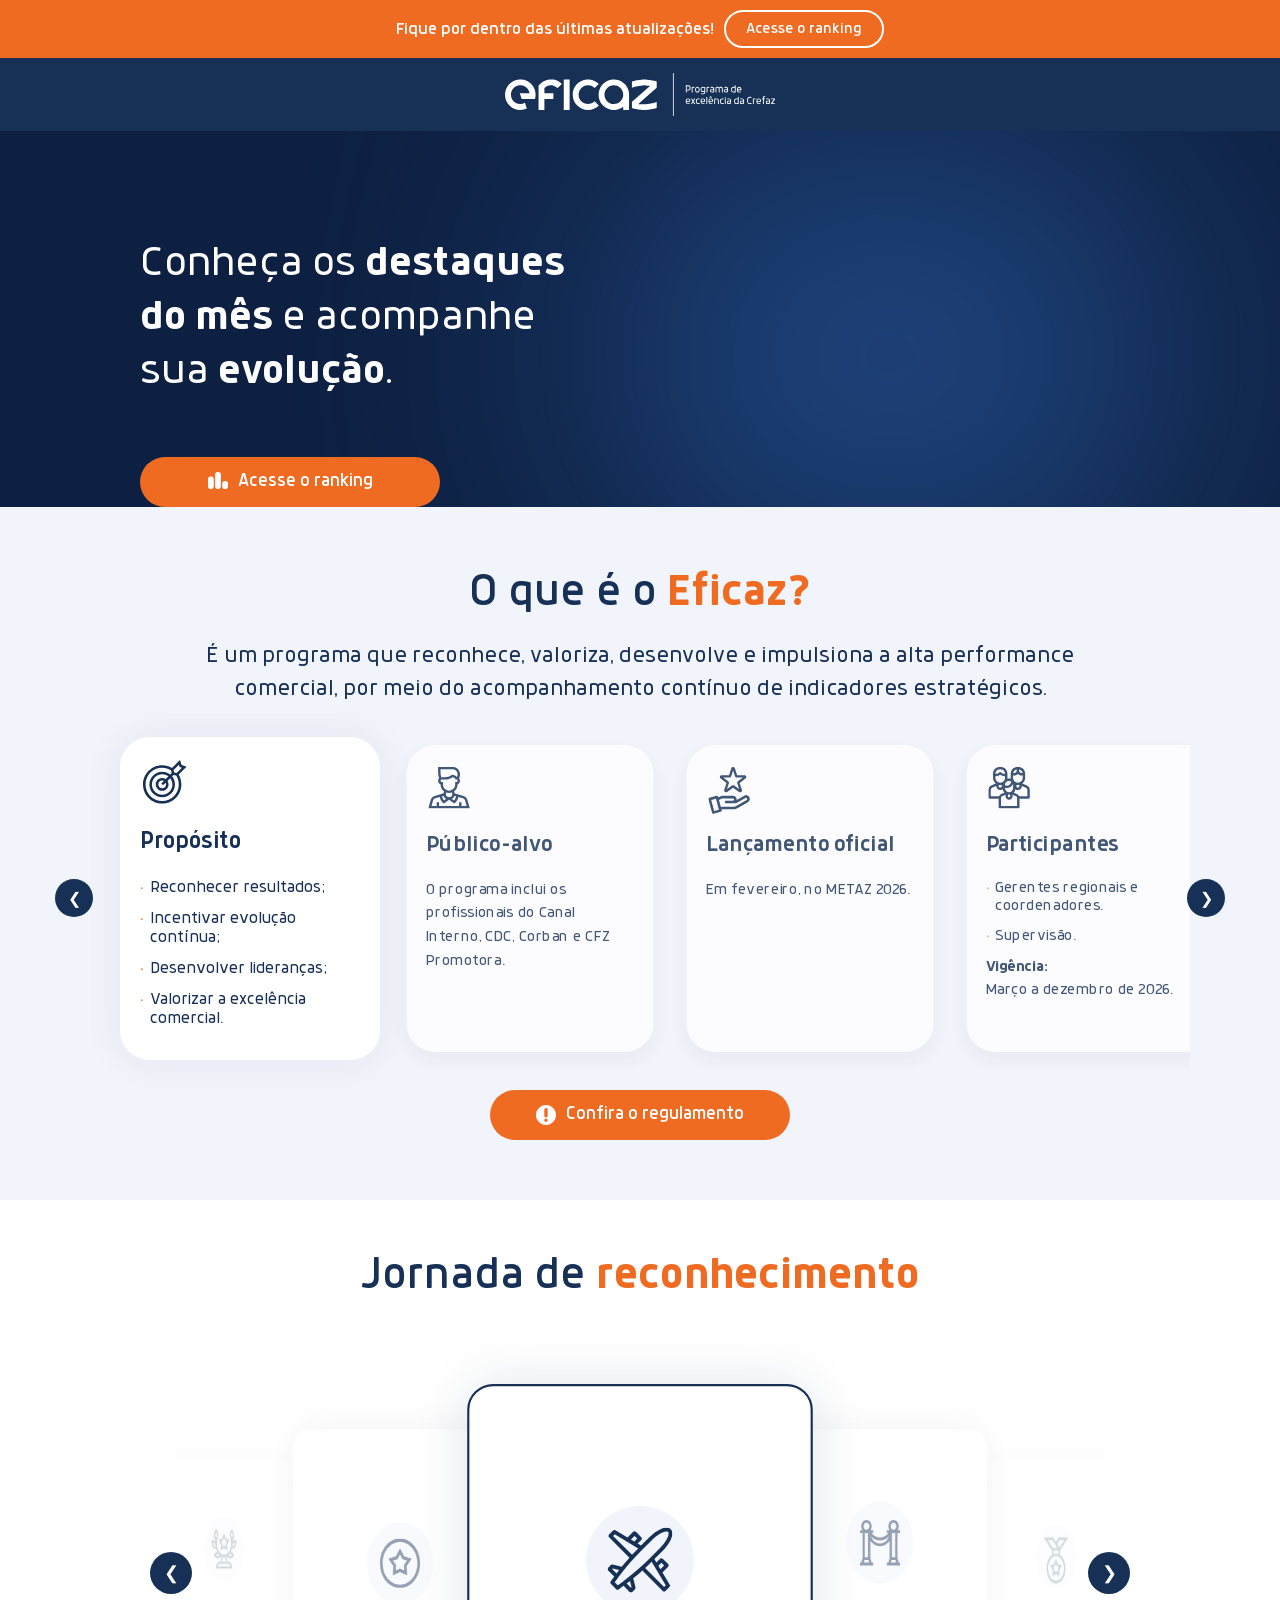
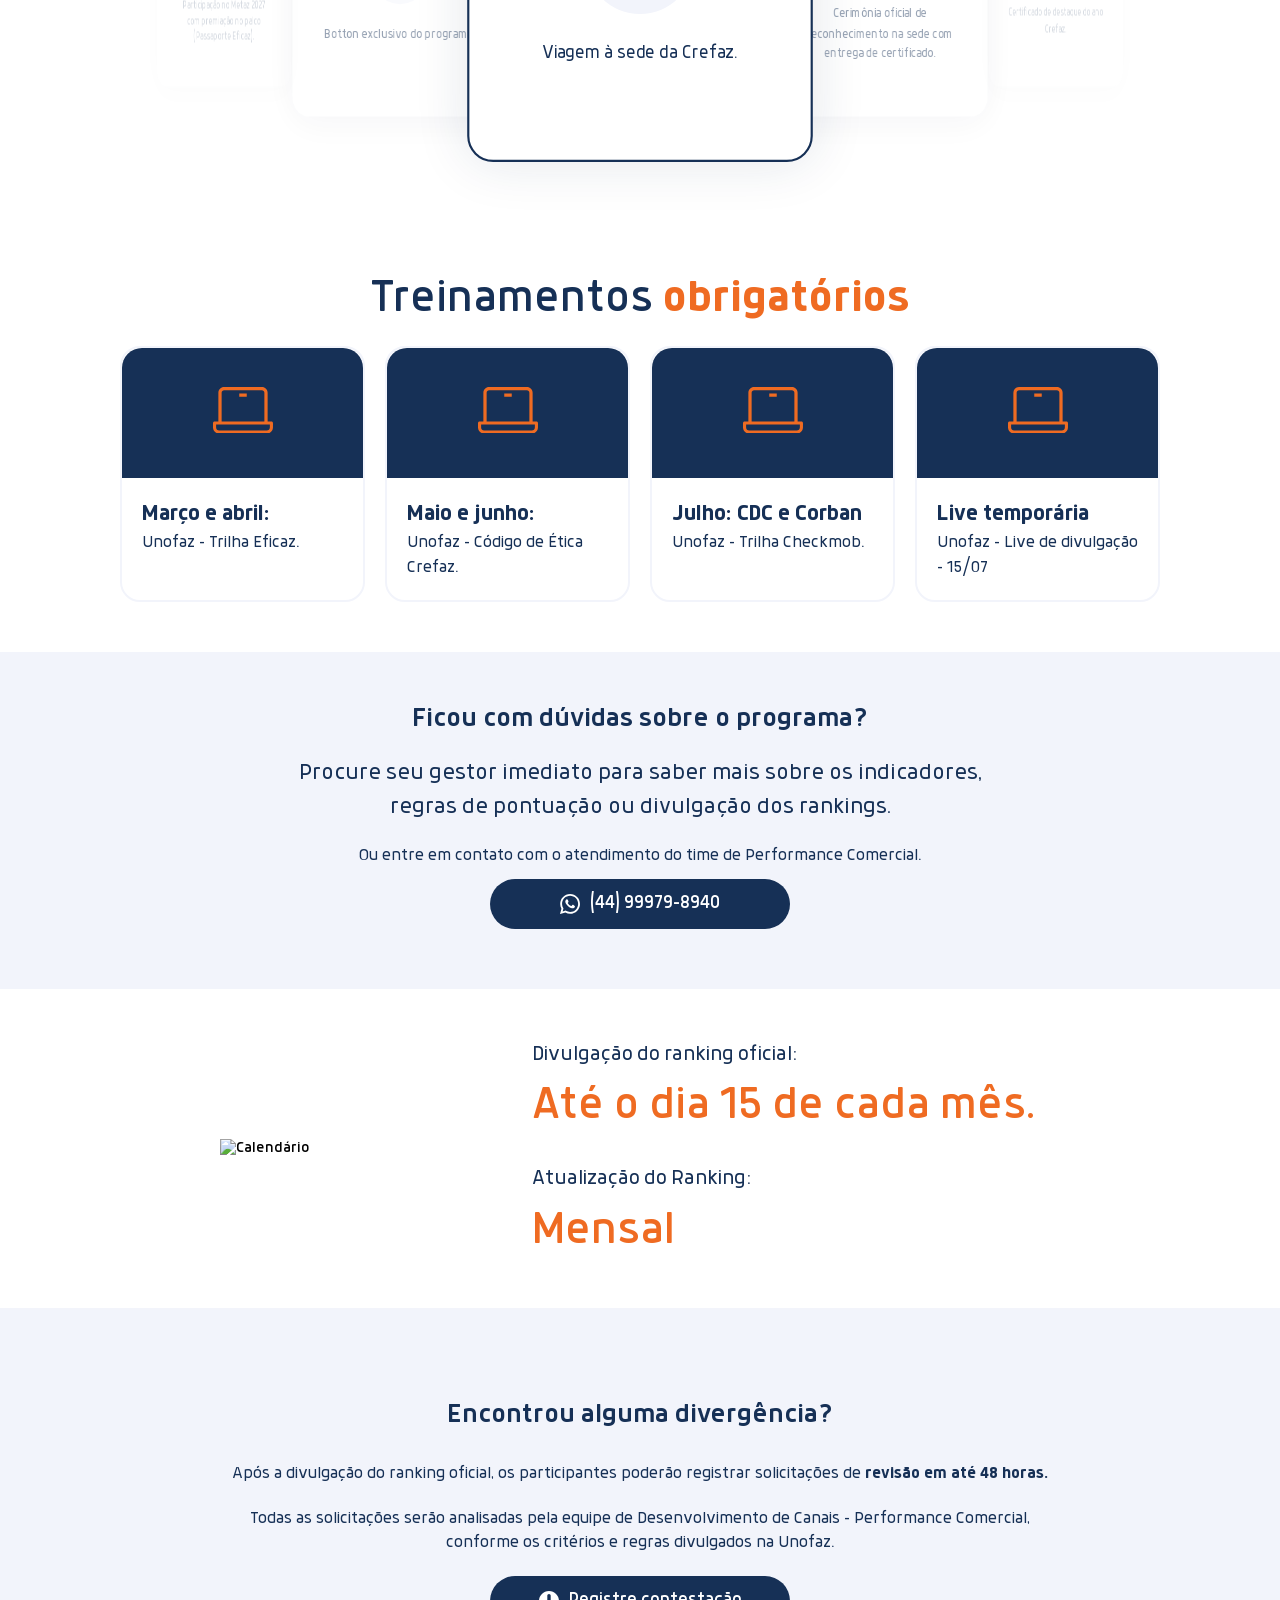
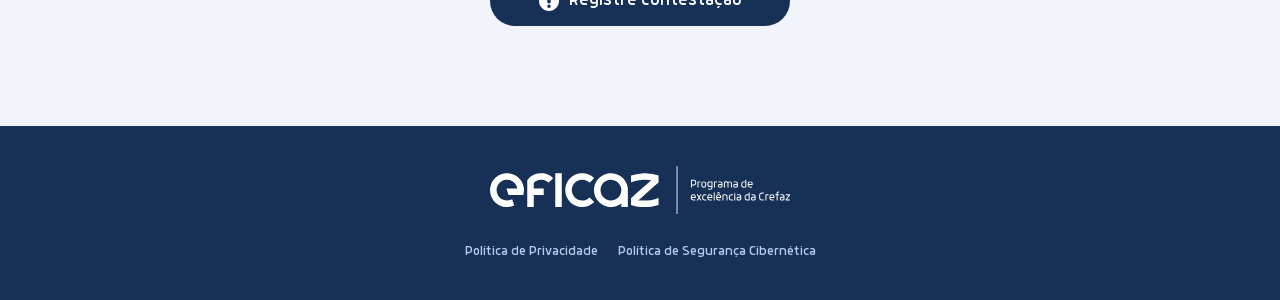
==== commit 2aca810d: "Update index.html" ====
--- a/index.html
+++ b/index.html
@@ -511,7 +511,7 @@
         </div>
     </section>
 
-    <!-- Cards -->
+   <!-- Cards -->
     <section id="vantage-cards">
         <style>
             #vantage-cards {
@@ -537,12 +537,16 @@
 
             .vantage-container {
                 display: flex;
-                gap: 20px;
-                overflow-x: auto;
+                width: 100%;
                 max-width: 1100px;
                 margin: 0 auto;
+
+                overflow-x: auto;
                 scroll-behavior: smooth;
+                scroll-snap-type: x mandatory;
+
                 scrollbar-width: none;
+                overscroll-behavior-x: contain;
             }
 
             .vantage-container::-webkit-scrollbar {
@@ -551,15 +555,16 @@
 
             .vantage-carrossel {
                 display: flex;
-                justify-content: center;
-                align-items: center;
+                align-items: stretch;
+                justify-content: flex-start;
+
                 gap: 20px;
                 padding: 30px;
             }
 
             /* Carrossel Botões*/
 
-            .arrow-cards{
+            .arrow-cards {
                 position: absolute;
                 top: 50%;
                 transform: translateY(-50%);
@@ -589,13 +594,33 @@
             }
 
             .content-card {
+                flex: 0 0 260px;
+                width: 260px;
+                min-height: 300px;
+
                 background: #ffffff;
                 border-radius: 30px;
                 padding: 20px;
                 position: relative;
-                transition: transform 0.3s ease, box-shadow 0.3s ease;
-                width: 260px;
-                height: stretch;
+
+                scroll-snap-align: center;
+                scroll-snap-stop: always;
+
+                opacity: 0.8;
+                transform: scale(0.95);
+
+                transition:
+                    opacity 0.35s ease,
+                    transform 0.35s ease,
+                    box-shadow 0.35s ease;
+
+                box-shadow: 0 8px 24px rgba(22, 48, 86, 0.07);
+            }
+
+            .content-card.active {
+                opacity: 1;
+                transform: scale(1);
+                box-shadow: 0px 1px 40px rgb(17 47 91 / 7%);
             }
 
             .card-icon {
@@ -646,19 +671,71 @@
             @media (max-width: 767px) {
                 #vantage-cards {
                     overflow: hidden;
-                    padding: 40px 20px;
+                    padding: 40px 0;
+                }
+
+                #vantage-cards .intro {
+                    padding: 0 20px;
                 }
 
                 .vantage-wrapper {
                     width: 100%;
+                    max-width: 100%;
+                }
+
+                .vantage-container {
+                    width: 100%;
+                    max-width: 100%;
+
+                    /*
+         * Cria espaço para o primeiro e o último card
+         * também conseguirem ficar centralizados.
+         */
+                    padding-inline:
+                        calc((100% - 260px) / 2);
+
+                    scroll-padding-inline:
+                        calc((100% - 260px) / 2);
+                }
+
+                .vantage-carrossel {
+                    gap: 16px;
+                    padding: 30px 0;
                 }
 
                 .content-card {
+                    flex-basis: 260px;
                     width: 260px;
-                    min-height: 300px;
+                    min-width: 260px;
+                    min-height: 320px;
+
                     display: flex;
                     flex-direction: column;
                     justify-content: center;
+                }
+
+                .content-card:not(.active) {
+                    opacity: 0.6;
+                    transform: scale(0.88);
+                }
+
+                .content-card.active {
+                    opacity: 1;
+                    transform: scale(1);
+                }
+
+                .arrow-cards {
+                    top: 50%;
+                    width: 40px;
+                    height: 40px;
+                }
+
+                .arrow-cards.left {
+                    left: 8px;
+                }
+
+                .arrow-cards.right {
+                    right: 8px;
                 }
             }
         </style>
@@ -797,23 +874,146 @@
 
         <script>
             const carousel = document.querySelector(".vantage-container");
+            const carouselTrack = document.querySelector(".vantage-carrossel");
+            const cards = Array.from(
+                carousel.querySelectorAll(".content-card")
+            );
+
             const nextStep = document.getElementById("nextStep");
             const prevStep = document.getElementById("prevStep");
 
-            const scrollAmount = 280;
+            let atualCard = 0;
+            let scrollTimer = null;
+
+            function centralizarCard(index, smooth = true) {
+                if (!cards.length) return;
+
+                atualCard = Math.max(
+                    0,
+                    Math.min(index, cards.length - 1)
+                );
+
+                const card = cards[atualCard];
+
+                const cardCenter =
+                    card.offsetLeft + card.offsetWidth / 2;
+
+                const containerCenter =
+                    carousel.clientWidth / 2;
+
+                const targetScroll =
+                    cardCenter - containerCenter;
+
+                carousel.scrollTo({
+                    left: targetScroll,
+                    behavior: smooth ? "smooth" : "auto"
+                });
+
+                atualizarEstado();
+            }
+
+            function atualizarEstado() {
+                cards.forEach((card, index) => {
+                    const active = index === atualCard;
+
+                    card.classList.toggle("active", active);
+                    card.setAttribute(
+                        "aria-hidden",
+                        active ? "false" : "true"
+                    );
+                });
+
+                prevStep.disabled = atualCard === 0;
+
+                nextStep.disabled =
+                    atualCard === cards.length - 1;
+
+                prevStep.setAttribute(
+                    "aria-disabled",
+                    String(prevStep.disabled)
+                );
+
+                nextStep.setAttribute(
+                    "aria-disabled",
+                    String(nextStep.disabled)
+                );
+            }
+
+            function encontrarCardMaisProximo() {
+                const containerCenter =
+                    carousel.scrollLeft +
+                    carousel.clientWidth / 2;
+
+                let nearestIndex = 0;
+                let nearestDistance = Infinity;
+
+                cards.forEach((card, index) => {
+                    const cardCenter =
+                        card.offsetLeft +
+                        card.offsetWidth / 2;
+
+                    const distance =
+                        Math.abs(cardCenter - containerCenter);
+
+                    if (distance < nearestDistance) {
+                        nearestDistance = distance;
+                        nearestIndex = index;
+                    }
+                });
+
+                return nearestIndex;
+            }
 
             nextStep.addEventListener("click", () => {
-                carousel.scrollBy({
-                    left: scrollAmount,
-                    behavior: "smooth"
-                });
+                if (atualCard >= cards.length - 1) return;
+
+                centralizarCard(atualCard + 1);
             });
 
             prevStep.addEventListener("click", () => {
-                carousel.scrollBy({
-                    left: -scrollAmount,
-                    behavior: "smooth"
-                });
+                if (atualCard <= 0) return;
+
+                centralizarCard(atualCard - 1);
+            });
+
+            /*
+             * Atualiza o card ativo quando a pessoa arrastar
+             * com o dedo ou usar trackpad/mouse.
+             */
+            carousel.addEventListener("scroll", () => {
+                clearTimeout(scrollTimer);
+
+                scrollTimer = setTimeout(() => {
+                    const nearestIndex =
+                        encontrarCardMaisProximo();
+
+                    if (nearestIndex !== atualCard) {
+                        atualCard = nearestIndex;
+                        atualizarEstado();
+                    }
+                }, 100);
+            }, {
+                passive: true
+            });
+
+            /*
+             * Recalcula o centro quando a tela muda de tamanho.
+             */
+            window.addEventListener("resize", () => {
+                clearTimeout(scrollTimer);
+
+                scrollTimer = setTimeout(() => {
+                    centralizarCard(atualCard, false);
+                }, 150);
+            });
+
+            /*
+             * Configuração inicial.
+             */
+            atualizarEstado();
+
+            window.addEventListener("load", () => {
+                centralizarCard(0, false);
             });
         </script>
 
@@ -1207,7 +1407,6 @@
         <!----------------------------------------------------------------------->
 
     </section>
-
     <!--Jornada-->
     <section id="journey">
         <style>
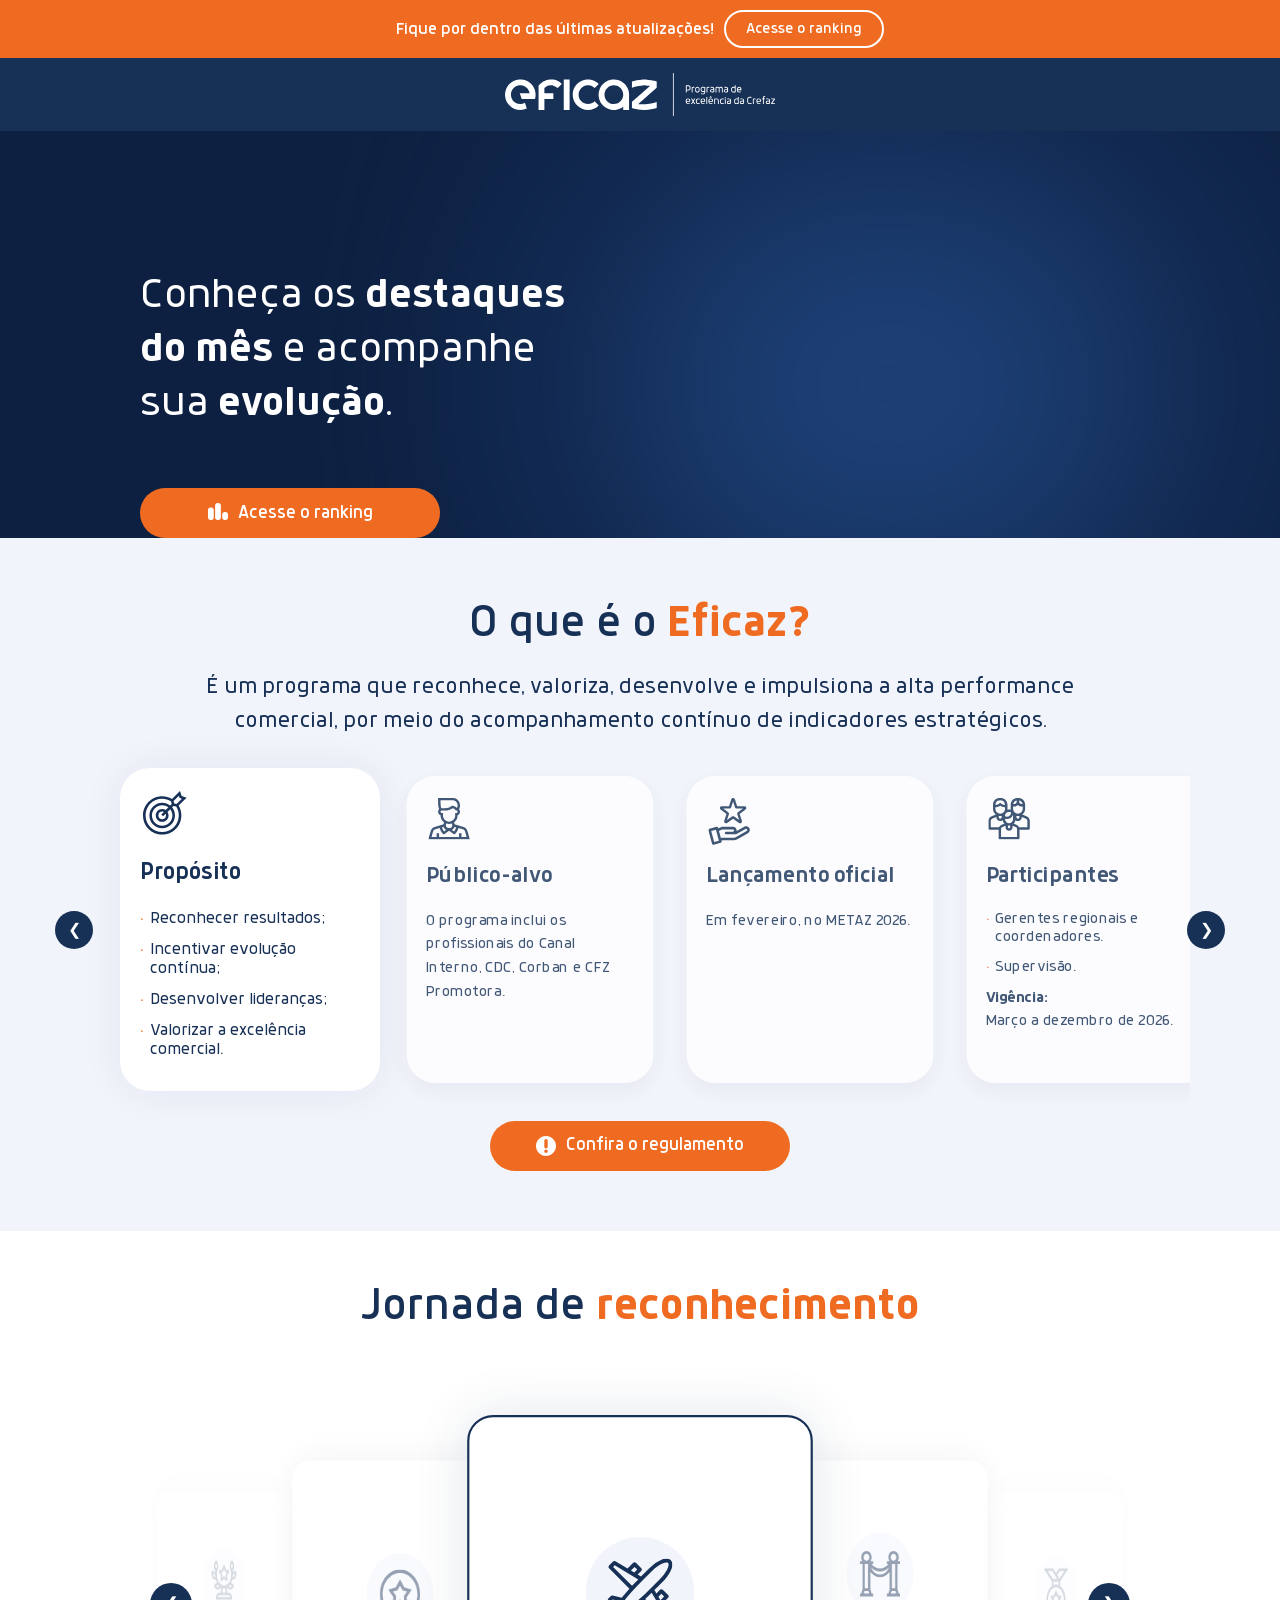
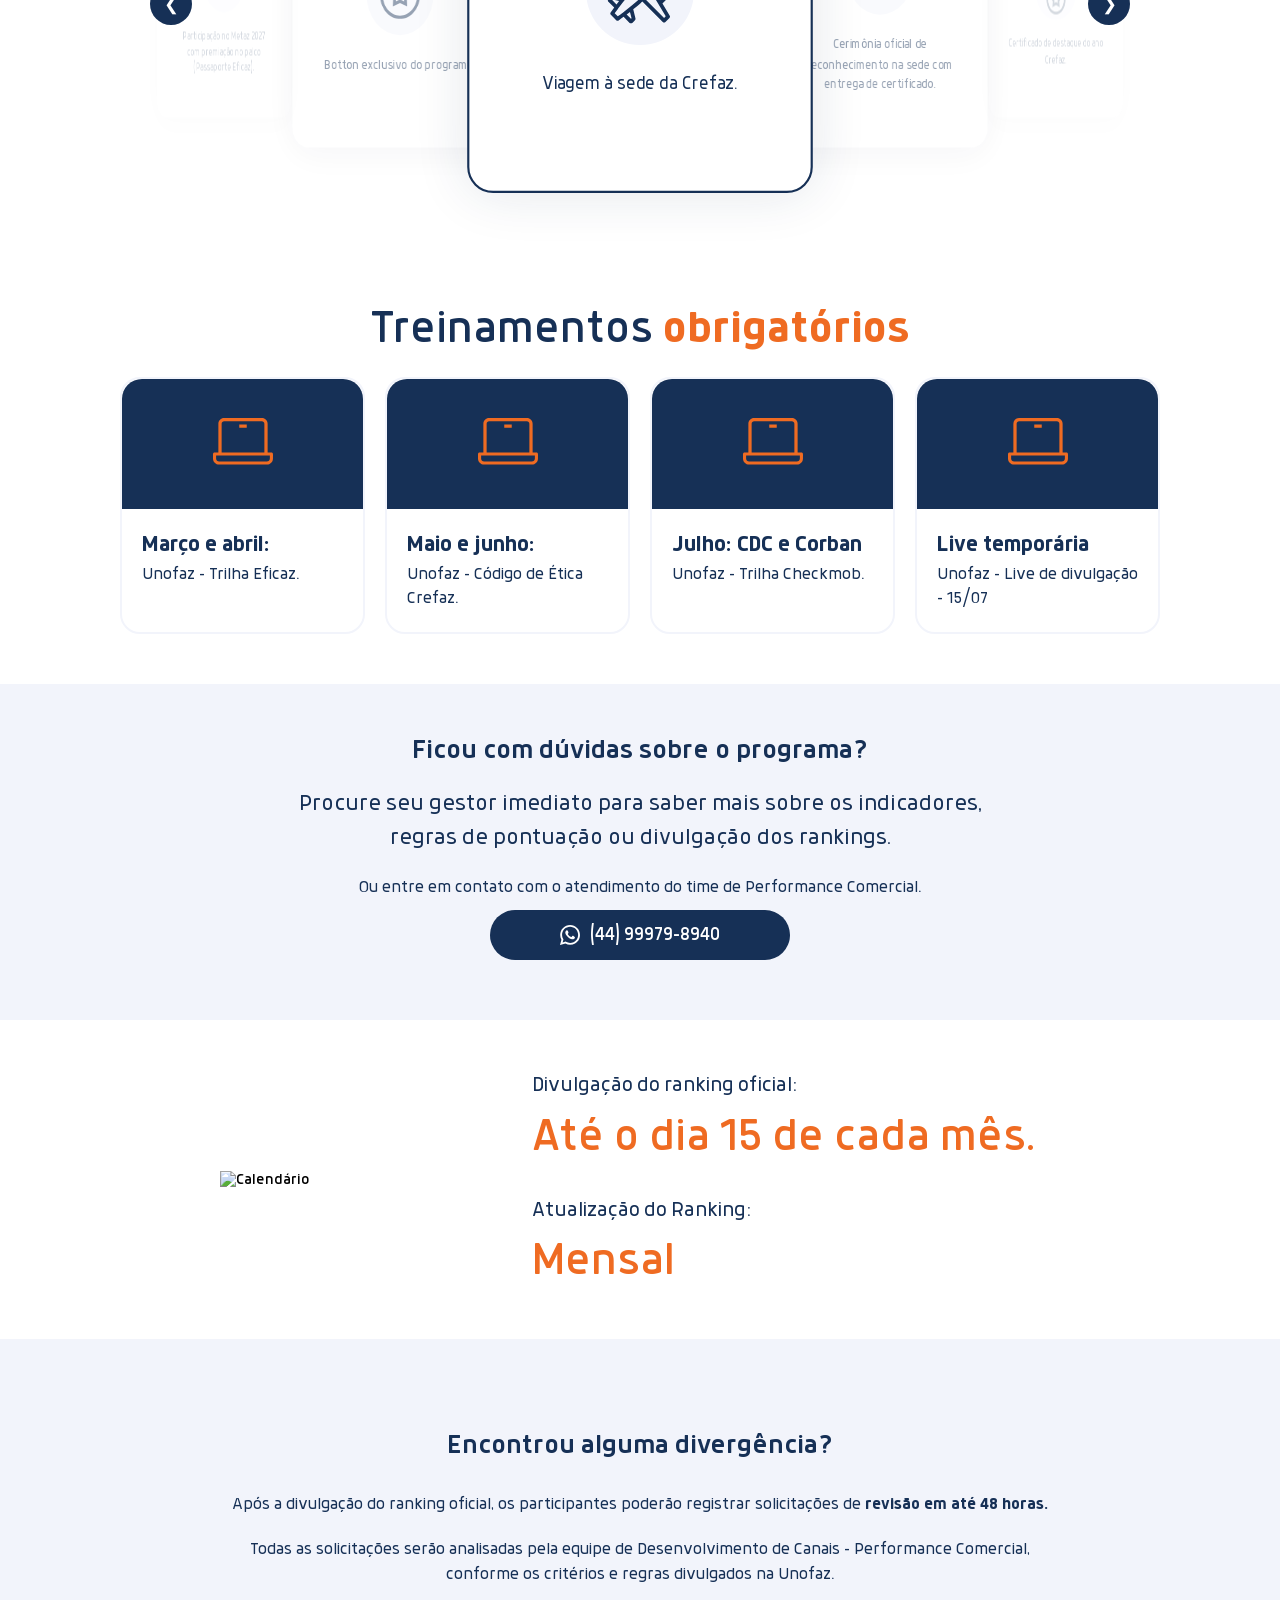
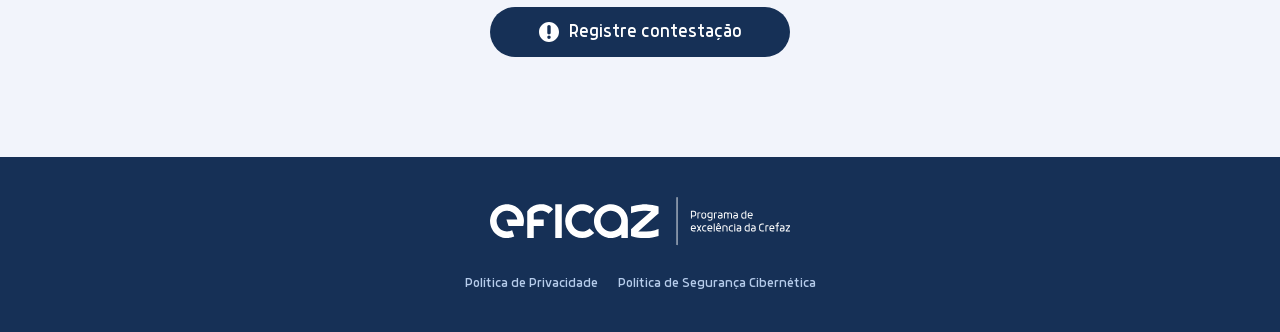
==== commit 2153ef9b: "Update index.html" ====
--- a/index.html
+++ b/index.html
@@ -6,7 +6,7 @@
     <meta name="viewport" content="width=device-width, initial-scale=1.0">
     <title>Eficaz | Programa de excelência da Crefaz</title>
 
-    <link rel="shortcut icon" href="assets/favicon-crefaz.ico" type="image/x-icon">
+    <link rel="shortcut icon" href="assets/favicon-crefaz-512px.ico" type="image/x-icon">
     <link rel="stylesheet" href="assets/font-anteb.css">
 
 </head>
@@ -28,19 +28,14 @@
         --text-success: #1d6b3b;
     }
 
-    html {
-        scroll-behavior: smooth;
-    }
-
-
     * {
         box-sizing: border-box;
+        scroll-behavior: smooth;
     }
 
     body {
         margin: 0;
         padding: 0;
-        scroll-behavior: smooth;
         font-family: 'Anteb', sans-serif;
         overflow-x: hidden;
     }
@@ -231,12 +226,9 @@
     <header class="top">
         <style>
             .top {
-                position: absolute;
-                top: 0;
                 width: 100%;
                 backdrop-filter: blur(15px);
                 -webkit-backdrop-filter: blur(15px);
-                z-index: 999;
                 background: var(--azul-crefaz);
             }
 
@@ -397,7 +389,7 @@
             #hero {
                 font-family: 'Anteb', sans-serif;
                 margin: 0;
-                padding: 200px 0px 0px 0px;
+                padding: 100px 0px 0px 0px;
                 overflow-x: hidden;
                 background: var(--azul-escuro);
                 position: relative;
@@ -413,6 +405,8 @@
                 position: relative;
                 z-index: 1;
             }
+
+
 
             .content-text {
                 display: flex;
@@ -511,7 +505,7 @@
         </div>
     </section>
 
-   <!-- Cards -->
+    <!-- Cards -->
     <section id="vantage-cards">
         <style>
             #vantage-cards {
@@ -1089,6 +1083,7 @@
             .modal-content {
                 padding: 24px;
                 overflow-y: auto;
+                overflow-x: hidden;
                 display: flex;
                 flex-direction: column;
             }
@@ -1162,159 +1157,585 @@
                 </div>
 
                 <div class="modal-content">
-                    <!-- <h3><strong>A&Ccedil;&Atilde;O DE RELACIONAMENTO CREFAZ (EVENTO PAIX&Atilde;O DE
-                                                CRISTO)</strong></h3> -->
-                    <p><strong>1. DISPOSI&Ccedil;&Otilde;ES INICIAIS</strong></p>
-                    <p>A presente a&ccedil;&atilde;o de relacionamento &eacute; promovida pela
-                        Crefaz Sociedade de Cr&eacute;dito ao Microempreendedor e &agrave;
-                        Empresa de Pequeno Porte S.A. (&ldquo;Crefaz&rdquo;), no contexto de sua
-                        participa&ccedil;&atilde;o institucional no evento &ldquo;Paix&atilde;o
-                        de Cristo&rdquo;, realizado no espa&ccedil;o Ecogarden, em
-                        Maring&aacute;/PR, tendo por finalidade fomentar intera&ccedil;&atilde;o
-                        com os participantes presentes no local. A a&ccedil;&atilde;o possui
-                        car&aacute;ter exclusivamente promocional e institucional, sendo
-                        realizada de forma pontual no evento, sem qualquer
-                        vincula&ccedil;&atilde;o &agrave; contrata&ccedil;&atilde;o de journey,
-                        servi&ccedil;os ou opera&ccedil;&otilde;es financeiras. A
-                        participa&ccedil;&atilde;o &eacute; volunt&aacute;ria e implica a
-                        aceita&ccedil;&atilde;o integral e irrestrita das
-                        disposi&ccedil;&otilde;es constantes neste regulamento.</p>
-                    <p><strong>2. PER&Iacute;ODO E ABRANG&Ecirc;NCIA</strong></p>
-                    <p>A a&ccedil;&atilde;o ser&aacute; realizada exclusivamente durante o
-                        evento &ldquo;Paix&atilde;o de Cristo&rdquo;, nos dias 1&ordm; e 3 de
-                        abril de 2026, no local do evento. As inscri&ccedil;&otilde;es
-                        estar&atilde;o dispon&iacute;veis at&eacute; &agrave;s 20h30 de cada um
-                        dos dias, sendo desconsideradas participa&ccedil;&otilde;es realizadas
-                        ap&oacute;s esse hor&aacute;rio. Cada data corresponde a uma
-                        a&ccedil;&atilde;o independente, com apura&ccedil;&atilde;o e
-                        premia&ccedil;&atilde;o pr&oacute;prias. A a&ccedil;&atilde;o &eacute;
-                        restrita aos participantes presentes no evento, n&atilde;o se estendendo
-                        a canais externos ou ao p&uacute;blico em geral.</p>
-                    <p><strong>3. CONDI&Ccedil;&Otilde;ES DE
-                            PARTICIPA&Ccedil;&Atilde;O</strong></p>
-                    <p>Poder&atilde;o participar pessoas f&iacute;sicas maiores de 18
-                        (dezoito) anos, presentes no evento, mediante preenchimento de cadastro
-                        na p&aacute;gina eletr&ocirc;nica disponibilizada pela Crefaz, por meio
-                        do link: www.crefaz.com.br/pascoa. Para fins de
-                        participa&ccedil;&atilde;o, ser&atilde;o solicitadas
-                        informa&ccedil;&otilde;es b&aacute;sicas de identifica&ccedil;&atilde;o,
-                        tais como nome completo, CPF e n&uacute;mero de WhatsApp. A
-                        participa&ccedil;&atilde;o &eacute; inteiramente gratuita, n&atilde;o
-                        estando condicionada &agrave; aquisi&ccedil;&atilde;o de bens,
-                        contrata&ccedil;&atilde;o de servi&ccedil;os, realiza&ccedil;&atilde;o
-                        de opera&ccedil;&otilde;es financeiras ou qualquer forma de
-                        contrapresta&ccedil;&atilde;o. Cada participante poder&aacute; efetuar
-                        uma &uacute;nica inscri&ccedil;&atilde;o por dia de evento, podendo
-                        participar em ambos os dias, desde que realize novo cadastro na
-                        respectiva data, ficando, contudo, limitado ao recebimento de apenas um
-                        pr&ecirc;mio em toda a a&ccedil;&atilde;o. &Eacute; vedada a
-                        utiliza&ccedil;&atilde;o de dados de terceiros,
-                        informa&ccedil;&otilde;es inver&iacute;dicas ou a
-                        realiza&ccedil;&atilde;o de m&uacute;ltiplos cadastros com a finalidade
-                        de obten&ccedil;&atilde;o de vantagem indevida.</p>
-                    <p><strong>4. MEC&Acirc;NICA DE APURA&Ccedil;&Atilde;O</strong></p>
-                    <p>A apura&ccedil;&atilde;o ser&aacute; realizada separadamente em cada
-                        dia do evento, &agrave;s 20h30, momento em que ser&aacute; encerrado o
-                        per&iacute;odo de inscri&ccedil;&otilde;es e extra&iacute;da a base de
-                        participantes v&aacute;lidos daquele dia. Em seguida, ser&aacute;
-                        realizada a sele&ccedil;&atilde;o aleat&oacute;ria dos contemplados por
-                        meio de ferramenta digital id&ocirc;nea, que assegure crit&eacute;rios
-                        de imparcialidade e isonomia. Participar&atilde;o do sorteio de cada
-                        data exclusivamente os participantes que tiverem realizado cadastro no
-                        respectivo dia. Caso um participante seja contemplado no primeiro dia,
-                        ficar&aacute; automaticamente ineleg&iacute;vel para
-                        premia&ccedil;&atilde;o no segundo dia, ainda que tenha realizado nova
-                        inscri&ccedil;&atilde;o.</p>
-                    <p><strong>5. PREMIA&Ccedil;&Atilde;O</strong></p>
-                    <p>Ser&atilde;o disponibilizadas aos participantes selecionados 30
-                        (trinta) cestas de P&aacute;scoa, limitadas a uma cesta por
-                        participante, distribu&iacute;das da seguinte forma: 10 (dez) cestas no
-                        dia 01/04/2026 e 20 (vinte) cestas no dia 03/04/2026. As cestas
-                        s&atilde;o compostas por produtos da marca Cacau Show, com valor
-                        aproximado de R$ 230,00 (duzentos e trinta reais) cada, estando
-                        previamente montadas e prontas para entrega ap&oacute;s o sorteio. O
-                        pr&ecirc;mio &eacute; pessoal e intransfer&iacute;vel, n&atilde;o
-                        podendo ser convertido em dinheiro, substitu&iacute;do por outro item ou
-                        transferido a terceiros.</p>
-                    <p><strong>6. COMUNICA&Ccedil;&Atilde;O E
-                            VALIDA&Ccedil;&Atilde;O</strong></p>
-                    <p>Os nomes dos participantes contemplados ser&atilde;o divulgados no
-                        tel&atilde;o principal do evento ao final de cada
-                        apresenta&ccedil;&atilde;o, bem como poder&atilde;o ser contatados
-                        posteriormente por meio do n&uacute;mero de WhatsApp informado no
-                        cadastro. N&atilde;o &eacute; obrigat&oacute;ria a presen&ccedil;a do
-                        participante no momento do sorteio para fins de valida&ccedil;&atilde;o
-                        da premia&ccedil;&atilde;o. Para fins de valida&ccedil;&atilde;o,
-                        poder&aacute; ser solicitada a confirma&ccedil;&atilde;o dos dados
-                        informados e a apresenta&ccedil;&atilde;o de documento oficial com foto
-                        e CPF.</p>
-                    <p><strong>7. RETIRADA DO PR&Ecirc;MIO</strong></p>
-                    <p>Os participantes contemplados dever&atilde;o retirar seus pr&ecirc;mios
-                        at&eacute; o dia 10 de abril de 2026, na unidade da Crefaz localizada na
-                        Av. Advogado Hor&aacute;cio Raccanello Filho, 5840, Sala T&eacute;rreo,
-                        Zona 7, Maring&aacute;/PR, CEP 87020-025. A retirada poder&aacute; ser
-                        realizada pelo pr&oacute;prio ganhador, mediante
-                        apresenta&ccedil;&atilde;o de documento oficial com foto e CPF, ou por
-                        terceiro, desde que este apresente documento do ganhador, f&iacute;sico
-                        ou digital, al&eacute;m de documento pr&oacute;prio. Caso o pr&ecirc;mio
-                        n&atilde;o seja retirado dentro do prazo estipulado, a Crefaz
-                        poder&aacute; realizar nova apura&ccedil;&atilde;o entre os
-                        participantes remanescentes, sem que disso decorra qualquer direito de
-                        reivindica&ccedil;&atilde;o por parte do participante originalmente
-                        contemplado.&nbsp;</p>
-                    <p><strong>8. HIP&Oacute;TESES DE INVALIDA&Ccedil;&Atilde;O DA
-                            PARTICIPA&Ccedil;&Atilde;O</strong></p>
-                    <p>Ser&atilde;o consideradas inv&aacute;lidas as
-                        participa&ccedil;&otilde;es que apresentem inconsist&ecirc;ncias,
-                        irregularidades ou ind&iacute;cios de utiliza&ccedil;&atilde;o indevida,
-                        incluindo, mas n&atilde;o se limitando, ao fornecimento de dados
-                        incompletos, incorretos ou inver&iacute;dicos, &agrave;
-                        utiliza&ccedil;&atilde;o de dados de terceiros sem
-                        autoriza&ccedil;&atilde;o, &agrave; realiza&ccedil;&atilde;o de
-                        m&uacute;ltiplos cadastros por um mesmo participante ou &agrave;
-                        ado&ccedil;&atilde;o de qualquer conduta que comprometa a regularidade,
-                        a lisura ou a equidade da presente a&ccedil;&atilde;o. A
-                        constata&ccedil;&atilde;o de tais situa&ccedil;&otilde;es poder&aacute;
-                        ensejar a desconsidera&ccedil;&atilde;o da participa&ccedil;&atilde;o,
-                        sem que disso decorra qualquer direito de indeniza&ccedil;&atilde;o ou
-                        compensa&ccedil;&atilde;o.</p>
-                    <p><strong>9. TRATAMENTO DE DADOS PESSOAIS</strong></p>
-                    <p>Os dados pessoais fornecidos pelos participantes ser&atilde;o
-                        utilizados exclusivamente para viabilizar a participa&ccedil;&atilde;o
-                        na a&ccedil;&atilde;o, permitir a identifica&ccedil;&atilde;o dos
-                        participantes e possibilitar a comunica&ccedil;&atilde;o com os
-                        contemplados. O tratamento dessas informa&ccedil;&otilde;es
-                        observar&aacute; as disposi&ccedil;&otilde;es da Lei n&ordm; 13.709/2018
-                        (Lei Geral de Prote&ccedil;&atilde;o de Dados &ndash; LGPD), sendo
-                        realizado de forma adequada, proporcional e limitada &agrave;s
-                        finalidades aqui descritas. O participante poder&aacute;, a qualquer
-                        tempo, solicitar a atualiza&ccedil;&atilde;o ou exclus&atilde;o de seus
-                        dados pessoais, ciente de que tal solicita&ccedil;&atilde;o
-                        poder&aacute; inviabilizar sua perman&ecirc;ncia na presente
-                        a&ccedil;&atilde;o.</p>
-                    <p><strong>10. LIMITA&Ccedil;&Atilde;O DE RESPONSABILIDADE</strong>
-                    </p>
-                    <p>A Crefaz n&atilde;o se responsabiliza por eventuais falhas
-                        t&eacute;cnicas, operacionais ou de conex&atilde;o que impe&ccedil;am ou
-                        dificultem a realiza&ccedil;&atilde;o do cadastro, bem como por
-                        informa&ccedil;&otilde;es incorretas, incompletas ou desatualizadas
-                        fornecidas pelos participantes. Da mesma forma, n&atilde;o ser&aacute;
-                        respons&aacute;vel por eventual impossibilidade de contato com o
-                        participante contemplado decorrente de dados incorretos ou
-                        desatualizados, hip&oacute;tese em que poder&aacute; ser realizada nova
-                        apura&ccedil;&atilde;o, nos termos deste regulamento.</p>
-                    <p><strong>11. DISPOSI&Ccedil;&Otilde;ES FINAIS</strong></p>
-                    <p>A presente a&ccedil;&atilde;o possui car&aacute;ter pontual e restrito
-                        ao evento &ldquo;Paix&atilde;o de Cristo&rdquo;, n&atilde;o gerando
-                        qualquer expectativa de direito em rela&ccedil;&atilde;o a futuras
-                        a&ccedil;&otilde;es ou campanhas. A Crefaz poder&aacute; promover
-                        ajustes operacionais necess&aacute;rios &agrave; execu&ccedil;&atilde;o
-                        da a&ccedil;&atilde;o, desde que preservados os princ&iacute;pios de
-                        transpar&ecirc;ncia, boa-f&eacute; e isonomia entre os participantes. Os
-                        casos omissos ou situa&ccedil;&otilde;es n&atilde;o previstas neste
-                        regulamento ser&atilde;o solucionados com base em crit&eacute;rios de
-                        razoabilidade e equidade, observando-se as normas aplic&aacute;veis e a
-                        finalidade da a&ccedil;&atilde;o.</p>
+                    <p><strong>Objetivo</strong></p>
+                    <p>O EFICAZ | Programa de Excelência da CREFAZ tem como objetivo reconhecer, valorizar, e
+                        impulsionar a alta performance do time comercial.</p>
+                    <p>Por meio do acompanhamento contínuo dos objetivos definidos pelo planejamento comercial,
+                        indicadores de gestão e práticas de liderança comercial, o programa visa promover o engajamento
+                        dos líderes comerciais, fortalecendo o alinhamento com os objetivos estratégicos da CREFAZ e
+                        estimulando uma cultura de excelência e bons resultados.</p>
+
+                    <p><strong>Vigência</strong></p>
+                    <p>O programa terá início em 01/03/2026 e término em 31/12/2026, podendo ser renovado ou ajustado de
+                        acordo com as diretrizes e necessidades da CREFAZ.</p>
+
+                    <p><strong>Participantes</strong></p>
+                    <p>Estão automaticamente incluídos no programa os profissionais dos Canais Comerciais:</p>
+                    <ul>
+                        <li>CORBAN</li>
+                        <li>CDC</li>
+                        <li>LOJAS CFZ</li>
+                        <li>CANAL INTERNO</li>
+                    </ul>
+
+                    <p><strong>Cargos de:</strong></p>
+                    <ul>
+                        <li>Gerente</li>
+                        <li>Coordenador (apenas Canal Interno)</li>
+                        <li>Supervisor</li>
+                    </ul>
+
+                    <p><strong>Critério de ingresso:</strong></p>
+                    <p>Os profissionais admitidos na CREFAZ passarão a compor o ranking do programa automaticamente a
+                        partir do primeiro dia útil do mês subsequente à sua data de admissão, conforme registro no
+                        sistema Sênior.</p>
+
+                    <p><strong>Critério de corte de admissão para participação no ciclo vigente:</strong></p>
+                    <p>Serão considerados elegíveis os profissionais que tenham ingressado na CREFAZ até 31/08/2026.
+                        Admissões após essa data estarão aptas a participar na edição do programa do ano seguinte.</p>
+
+                    <p><strong>Exclusões nesta versão do programa:</strong></p>
+                    <p>Não serão elegíveis para a participação e premiação os profissionais que atuam nas seguintes
+                        estruturas:</p>
+                    <ul>
+                        <li>Atendimento Remoto</li>
+                        <li>Key Account (Reallizi)</li>
+                    </ul>
+
+                    <p><strong>Critérios de Avaliação</strong></p>
+                    <p>A performance dos participantes será acompanhada, com apuração mensal de resultados. O resultado
+                        final do programa será divulgado ao término da vigência do programa, com base em critérios
+                        quantitativos estabelecidos na matriz de indicadores específica para o canal comercial em que o
+                        participante estiver ativo.</p>
+                    <p>A avaliação de performance ocorrerá por meio de indicadores estratégicos para cada canal
+                        comercial:</p>
+                    <ul>
+                        <li><strong>PRODUÇÃO:</strong> Lojas CFZ, Canal Interno, CORBAN e CDC;</li>
+                        <li><strong>OFENSORES:</strong> Lojas CFZ, Canal Interno, CORBAN e CDC;</li>
+                        <li><strong>PRODUTIVIDADE:</strong> Lojas CFZ, Canal Interno, CORBAN e CDC;</li>
+                        <li><strong>MIX DE PRODUTOS:</strong> Lojas CFZ, Canal Interno e CORBAN;</li>
+                        <li><strong>DISTRIBUIÇÃO DE PRODUTIVIDADE:</strong> Lojas CFZ e Canal Interno;</li>
+                        <li><strong>TURNOVER:</strong> Lojas CFZ e Canal Interno;</li>
+                        <li><strong>SUPERAÇÃO DE LOGINS PRODUTIVOS:</strong> CORBAN e CDC;</li>
+                        <li><strong>OCUPAÇÃO:</strong> Lojas CFZ;</li>
+                        <li><strong>PROSPECÇÃO:</strong> CDC;</li>
+                        <li><strong>POSITIVAÇÃO:</strong> CDC.</li>
+                    </ul>
+                    <p>Cada indicador possui um peso específico na composição da pontuação do programa, conforme a
+                        matriz de indicadores de avaliação personalizada para cada canal comercial, garantindo uma
+                        análise justa, transparente e alinhada aos objetivos estratégicos da CREFAZ.</p>
+
+                    <p><strong>Cálculos de pontuação</strong></p>
+
+                    <p><strong>Produção:</strong> percentual de atingimento do objetivo de cada mês</p>
+                    <table border="1" cellpadding="6" cellspacing="0">
+                        <thead>
+                            <tr>
+                                <th>Atingimento (%)</th>
+                                <th>Pontos</th>
+                            </tr>
+                        </thead>
+                        <tbody>
+                            <tr>
+                                <td>Abaixo de 80,00</td>
+                                <td>0</td>
+                            </tr>
+                            <tr>
+                                <td>De 80,00 a 89,99</td>
+                                <td>4</td>
+                            </tr>
+                            <tr>
+                                <td>De 90,00 a 99,99</td>
+                                <td>5</td>
+                            </tr>
+                            <tr>
+                                <td>De 100,00 a 109,99</td>
+                                <td>8</td>
+                            </tr>
+                            <tr>
+                                <td>De 110,00 a 119,99</td>
+                                <td>9</td>
+                            </tr>
+                            <tr>
+                                <td>Igual ou acima de 120,00</td>
+                                <td>10</td>
+                            </tr>
+                        </tbody>
+                    </table>
+
+                    <p><strong>Ofensores:</strong> percentual de cancelamentos de cobranças de contratos pagos</p>
+                    <table border="1" cellpadding="6" cellspacing="0">
+                        <thead>
+                            <tr>
+                                <th>Cancelamento (%)</th>
+                                <th>Pontos</th>
+                            </tr>
+                        </thead>
+                        <tbody>
+                            <tr>
+                                <td>Acima de 10,85</td>
+                                <td>0</td>
+                            </tr>
+                            <tr>
+                                <td>De 10,00 a 10,85</td>
+                                <td>1</td>
+                            </tr>
+                            <tr>
+                                <td>De 9,00 a 9,99</td>
+                                <td>2</td>
+                            </tr>
+                            <tr>
+                                <td>De 8,00 a 8,99</td>
+                                <td>5</td>
+                            </tr>
+                            <tr>
+                                <td>De 7,00 a 7,99</td>
+                                <td>6</td>
+                            </tr>
+                            <tr>
+                                <td>Até 6,99</td>
+                                <td>7</td>
+                            </tr>
+                        </tbody>
+                    </table>
+
+                    <p><strong>Produtividade:</strong> representa a quantidade média de contratos pagos por dia útil no
+                        mês</p>
+                    <table border="1" cellpadding="6" cellspacing="0">
+                        <thead>
+                            <tr>
+                                <th>Atingimento (%)</th>
+                                <th>Pontos</th>
+                            </tr>
+                        </thead>
+                        <tbody>
+                            <tr>
+                                <td>Abaixo de 80,00</td>
+                                <td>0</td>
+                            </tr>
+                            <tr>
+                                <td>De 80,00 a 89,99</td>
+                                <td>1</td>
+                            </tr>
+                            <tr>
+                                <td>De 90,00 a 99,99</td>
+                                <td>2</td>
+                            </tr>
+                            <tr>
+                                <td>De 100,00 a 109,99</td>
+                                <td>5</td>
+                            </tr>
+                            <tr>
+                                <td>De 110,00 a 119,99</td>
+                                <td>6</td>
+                            </tr>
+                            <tr>
+                                <td>Igual ou acima de 120,00</td>
+                                <td>7</td>
+                            </tr>
+                        </tbody>
+                    </table>
+
+                    <p><strong>Mix de Produtos:</strong> Diversificação das vendas realizadas pelo comercial, avaliando
+                        a capacidade de comercializar diferentes produtos do portfólio estratégico da empresa</p>
+                    <table border="1" cellpadding="6" cellspacing="0">
+                        <thead>
+                            <tr>
+                                <th>Atingimento (%)</th>
+                                <th>Pontos</th>
+                            </tr>
+                        </thead>
+                        <tbody>
+                            <tr>
+                                <td>Abaixo de 80,00</td>
+                                <td>0</td>
+                            </tr>
+                            <tr>
+                                <td>De 80,00 a 89,99</td>
+                                <td>2</td>
+                            </tr>
+                            <tr>
+                                <td>De 90,00 a 99,99</td>
+                                <td>2,5</td>
+                            </tr>
+                            <tr>
+                                <td>De 100,00 a 109,99</td>
+                                <td>5</td>
+                            </tr>
+                            <tr>
+                                <td>De 110,00 a 119,99</td>
+                                <td>6</td>
+                            </tr>
+                            <tr>
+                                <td>Igual ou acima de 120,00</td>
+                                <td>7</td>
+                            </tr>
+                        </tbody>
+                    </table>
+
+                    <p><strong>Distribuição de Produtividade:</strong> percentual de operadores que superam a
+                        produtividade média das lojas CFZ</p>
+                    <table border="1" cellpadding="6" cellspacing="0">
+                        <thead>
+                            <tr>
+                                <th>Atingimento (%)</th>
+                                <th>Pontos</th>
+                            </tr>
+                        </thead>
+                        <tbody>
+                            <tr>
+                                <td>Abaixo de 60,00</td>
+                                <td>0</td>
+                            </tr>
+                            <tr>
+                                <td>De 60,00 a 69,99</td>
+                                <td>1.5</td>
+                            </tr>
+                            <tr>
+                                <td>De 70,00 a 79,99</td>
+                                <td>1.75</td>
+                            </tr>
+                            <tr>
+                                <td>De 80,00 a 89,99</td>
+                                <td>2.5</td>
+                            </tr>
+                            <tr>
+                                <td>De 90,00 a 99,99</td>
+                                <td>3.25</td>
+                            </tr>
+                            <tr>
+                                <td>Igual ou acima de 100,00</td>
+                                <td>4</td>
+                            </tr>
+                        </tbody>
+                    </table>
+
+                    <p><strong>Ocupação:</strong> Percentual de pontos de atendimentos ocupados em relação ao total
+                        disponível em cada loja</p>
+                    <table border="1" cellpadding="6" cellspacing="0">
+                        <thead>
+                            <tr>
+                                <th>Atingimento (%)</th>
+                                <th>Pontos</th>
+                            </tr>
+                        </thead>
+                        <tbody>
+                            <tr>
+                                <td>Abaixo de 80,00</td>
+                                <td>0</td>
+                            </tr>
+                            <tr>
+                                <td>De 80,00 a 89,99</td>
+                                <td>0.5</td>
+                            </tr>
+                            <tr>
+                                <td>De 90,00 a 99,99</td>
+                                <td>0.75</td>
+                            </tr>
+                            <tr>
+                                <td>Igual ou acima de 100,00</td>
+                                <td>2.5</td>
+                            </tr>
+                        </tbody>
+                    </table>
+
+                    <p><strong>Turnover:</strong> Taxa de rotatividade de colaboradores dentro do canal no mês</p>
+                    <table border="1" cellpadding="6" cellspacing="0">
+                        <thead>
+                            <tr>
+                                <th>Atingimento (%)</th>
+                                <th>Pontos</th>
+                            </tr>
+                        </thead>
+                        <tbody>
+                            <tr>
+                                <td>Acima de 15,00</td>
+                                <td>0</td>
+                            </tr>
+                            <tr>
+                                <td>De 12,51 a 15,00</td>
+                                <td>0.5</td>
+                            </tr>
+                            <tr>
+                                <td>De 10,01 a 12,50</td>
+                                <td>0.75</td>
+                            </tr>
+                            <tr>
+                                <td>De 7,51 a 10,00</td>
+                                <td>1,5</td>
+                            </tr>
+                            <tr>
+                                <td>De 5,01 a 7,50</td>
+                                <td>2</td>
+                            </tr>
+                            <tr>
+                                <td>Até 5,00</td>
+                                <td>2,5</td>
+                            </tr>
+                        </tbody>
+                    </table>
+
+                    <p><strong>Superação de Logins Produtivos:</strong> aumento de logins que produziram com base nos
+                        logins produtivos do mês anterior</p>
+                    <p>Indicador segmentado por faixa de logins produtivos no mês</p>
+                    <table border="1" cellpadding="6" cellspacing="0">
+                        <thead>
+                            <tr>
+                                <th>Logins produtivos no mês anterior</th>
+                                <th>0</th>
+                                <th>1 a 35</th>
+                                <th>36 a 50</th>
+                                <th>51 a 65</th>
+                                <th>66 a 90</th>
+                                <th>Pontos</th>
+                            </tr>
+                        </thead>
+                        <tbody>
+                            <tr>
+                                <td rowspan="6"><strong>Aumento</strong></td>
+                                <td>0%</td>
+                                <td>0%</td>
+                                <td>0%</td>
+                                <td>0%</td>
+                                <td>0%</td>
+                                <td>0</td>
+                            </tr>
+                            <tr>
+                                <td>1%</td>
+                                <td>16%</td>
+                                <td>8%</td>
+                                <td>4%</td>
+                                <td>2%</td>
+                                <td>2</td>
+                            </tr>
+                            <tr>
+                                <td>2%</td>
+                                <td>32%</td>
+                                <td>16%</td>
+                                <td>8%</td>
+                                <td>4%</td>
+                                <td>2.5</td>
+                            </tr>
+                            <tr>
+                                <td>3%</td>
+                                <td>48%</td>
+                                <td>24%</td>
+                                <td>12%</td>
+                                <td>6%</td>
+                                <td>5</td>
+                            </tr>
+                            <tr>
+                                <td>4%</td>
+                                <td>64%</td>
+                                <td>32%</td>
+                                <td>16%</td>
+                                <td>8%</td>
+                                <td>6</td>
+                            </tr>
+                            <tr>
+                                <td>5%</td>
+                                <td>80%</td>
+                                <td>40%</td>
+                                <td>20%</td>
+                                <td>10%</td>
+                                <td>7</td>
+                            </tr>
+                        </tbody>
+                    </table>
+
+                    <p><strong>Positivação:</strong> percentual de logins ativos com contratos pagos no mês</p>
+                    <table border="1" cellpadding="6" cellspacing="0">
+                        <thead>
+                            <tr>
+                                <th>Atingimento (%)</th>
+                                <th>Pontos</th>
+                            </tr>
+                        </thead>
+                        <tbody>
+                            <tr>
+                                <td>Abaixo de 20,00</td>
+                                <td>0</td>
+                            </tr>
+                            <tr>
+                                <td>De 20,00 a 24,99</td>
+                                <td>1,5</td>
+                            </tr>
+                            <tr>
+                                <td>De 25,00 a 29,99</td>
+                                <td>1,75</td>
+                            </tr>
+                            <tr>
+                                <td>De 30,00 a 34,99</td>
+                                <td>3,5</td>
+                            </tr>
+                            <tr>
+                                <td>De 35,00 a 39,99</td>
+                                <td>4,5</td>
+                            </tr>
+                            <tr>
+                                <td>Igual ou acima de 40,00</td>
+                                <td>5</td>
+                            </tr>
+                        </tbody>
+                    </table>
+
+                    <p><strong>Prospecção:</strong> Ativação de novos logins</p>
+                    <table border="1" cellpadding="6" cellspacing="0">
+                        <thead>
+                            <tr>
+                                <th>Quantidade</th>
+                                <th>Pontos</th>
+                            </tr>
+                        </thead>
+                        <tbody>
+                            <tr>
+                                <td>1</td>
+                                <td>1,5</td>
+                            </tr>
+                            <tr>
+                                <td>2</td>
+                                <td>1,75</td>
+                            </tr>
+                            <tr>
+                                <td>3</td>
+                                <td>3,5</td>
+                            </tr>
+                            <tr>
+                                <td>4 a 5</td>
+                                <td>4,5</td>
+                            </tr>
+                            <tr>
+                                <td>Mais de 5</td>
+                                <td>5</td>
+                            </tr>
+                        </tbody>
+                    </table>
+
+                    <p><strong>Transferência entre Canais</strong></p>
+                    <p>Na hipótese de transferência do(a) prestador(a) de serviços para outro Canal durante a vigência
+                        do programa, a pontuação acumulada no canal de origem não será convertida para o canal de
+                        destino.</p>
+                    <p>O(a) prestador(a) de serviços passará a ser avaliado(a) exclusivamente pelos indicadores e
+                        critérios aplicáveis ao novo Canal Comercial, reiniciando a pontuação a partir do primeiro dia
+                        útil do mês subsequente à data da transferência.</p>
+
+                    <p><strong>Avaliação e Acompanhamento</strong></p>
+                    <p>A performance dos participantes será avaliada mensalmente, com base na matriz de indicadores
+                        específica de cada canal comercial, conforme os critérios estabelecidos pelo programa.</p>
+                    <p>Os participantes terão acesso à Landing Page do programa para acompanhamento da performance por
+                        canal.</p>
+
+                    <p><strong>Critérios de Desempate</strong></p>
+                    <p>Em caso de empate na pontuação final entre participantes, serão aplicados, de forma sequencial,
+                        os seguintes critérios de desempate:</p>
+                    <ol>
+                        <li><strong>% de atingimento de produção:</strong> Maior percentual anual de superação do
+                            objetivo individual: Comparação entre o resultado alcançado e o objetivo definido para o
+                            participante.</li>
+                        <li><strong>% de Cancelamento:</strong> Menor percentual anual de cancelamento individual com
+                            safra fechada até a data do METAZ: Apuração mediante painel de acompanhamento dos ofensores
+                            considerando o máximo de safras fechadas para o período de vigência do programa para cada
+                            participante empatado.</li>
+                        <li><strong>Positivação:</strong> Maior índice de positivação de logins ativos: Relação entre
+                            logins ativos na carteira e logins com produção – Específico para os Canais Corban e CDC.
+                        </li>
+                        <li><strong>MIX de Produtos:</strong> Maior diversidade no mix de produtos: Avaliação do
+                            portfólio de produtos comercializados, incentivando a venda de produtos não elétricos –
+                            Específico para os Canais Lojas CFZ e Canal interno.</li>
+                    </ol>
+
+                    <p><strong>Reconhecimento e Prêmios</strong></p>
+                    <p>Ao final do período de avaliação, os participantes com melhor desempenho no ranking geral de cada
+                        canal serão reconhecidos com:</p>
+                    <ul>
+                        <li>Certificado de destaque do ano CREFAZ;</li>
+                        <li>Cerimônia oficial de entrega solene do certificado na sede da CREFAZ;</li>
+                        <li>Presença garantida no evento corporativo METAZ;</li>
+                        <li>Premiação no palco do METAZ;</li>
+                        <li>Entrevista e destaque no LinkedIn institucional da CREFAZ;</li>
+                        <li>Botton exclusivo do programa.</li>
+                    </ul>
+
+                    <p><strong>Premiações</strong></p>
+                    <ul>
+                        <li><strong>1º Lugar - Gestão e Supervisão de todos os canais:</strong> 1 voucher de viagem no
+                            valor de R$ 5.000,00 (Cinco mil reais)</li>
+                        <li><strong>2º Lugar – Gestão dos canais CORBAN, CDC e Lojas CFZ e Supervisão de todos os
+                                canais:</strong> 1 notebook no valor de R$ 3.000,00 (Três mil reais)</li>
+                        <li><strong>3º Lugar - Gestão dos canais CORBAN, CDC e Lojas CFZ e Supervisão de todos os
+                                canais:</strong> 1 voucher da Infinity de R$ 2.000,00 (Dois mil reais)</li>
+                    </ul>
+                    <p>No Canal Interno a premiação para Gestão será concedida apenas para o 1º colocado no ranking
+                        final.</p>
+                    <p>A classificação final dos participantes será determinada com base na posição no ranking, conforme
+                        a pontuação obtida na matriz de indicadores específica para cada canal comercial.</p>
+
+                    <p><strong>Regras para premiação:</strong></p>
+                    <p>Para fazer jus ao recebimento das premiações do programa EFICAZ, incluindo aquelas entregues no
+                        evento METAZ, o participante deverá atender, cumulativamente, aos seguintes critérios:</p>
+                    <ul>
+                        <li>Estar ativo na companhia na data do evento METAZ, não sendo elegíveis profissionais com
+                            registro de desligamento (distrato) com data anterior ou igual à data do evento;</li>
+                        <li>Estar presente no evento METAZ, sendo a participação obrigatória para validação e entrega da
+                            premiação.</li>
+                    </ul>
+                    <p>O não atendimento a qualquer um dos critérios acima implicará na perda automática do direito à
+                        premiação, sendo mantido apenas o reconhecimento de ranking, sem benefício financeiro ou
+                        material.</p>
+
+                    <p><strong>Regras e Condutas</strong></p>
+                    <p>A participação no programa implica na leitura, compreensão e aceitação integral deste regulamento
+                        por todos os participantes.</p>
+                    <p>Serão desclassificados, de forma imediata e sem direito a recurso, os participantes que
+                        apresentarem condutas inadequadas, incluindo, mas não se limitando a:</p>
+                    <ul>
+                        <li>Comportamentos antiéticos;</li>
+                        <li>Prestação de informações falsas;</li>
+                        <li>Omissão de dados relevantes.</li>
+                    </ul>
+                    <p>Poderão ser desconsiderados para fins de pontuação resultados provenientes de práticas que não
+                        estejam em conformidade com as diretrizes comerciais, políticas internas ou regras de crédito da
+                        companhia.</p>
+                    <p>A elegibilidade para premiação está condicionada, além da performance, ao cumprimento integral
+                        das regras de participação, incluindo critérios de elegibilidade, presença em eventos oficiais e
+                        manutenção de vínculo ativo com a companhia até a data de encerramento do programa.</p>
+                    <p>A CREFAZ reserva-se o direito de revisar, atualizar ou ajustar indicadores, pesos, critérios,
+                        regras e objetivos do programa, a qualquer momento, sempre que houver mudanças no cenário
+                        comercial, regulatório ou estratégico.</p>
+
+                    <p><strong>Divulgação de Resultados</strong></p>
+                    <p>Os resultados mensais do programa serão apresentados em reuniões periódicas, conduzidas pelo
+                        setor de Desenvolvimento de Canais, vinculado à Superintendência de Planejamento e
+                        Desenvolvimento de Negócios.</p>
+                    <p>O resultado final do EFICAZ | Programa de Excelência da CREFAZ será divulgado durante o evento
+                        METAZ, ocasião em que também ocorrerá a entrega das premiações.</p>
+                    <p>A pontuação e classificação individual dos profissionais da área comercial elegíveis e
+                        participantes do programa serão compartilhadas mensalmente de forma transparente, sempre que o
+                        ranking for fechado a partir do dia 15 de cada mês por meio dos canais oficiais da companhia,
+                        incluindo:</p>
+                    <ul>
+                        <li>Landing Page Eficaz</li>
+                        <li>Comunicados internos (endomarketing)</li>
+                        <li>Apresentações comerciais com o time de Desenvolvimento de Canais.</li>
+                        <li>Agendas oficiais (Papo com Quem Faz e Sinergia)</li>
+                    </ul>
+                    <p>O acompanhamento dos indicadores que compõem o programa poderá ser realizado por meio dos painéis
+                        do BI, acessíveis via plataforma MIS, permitindo o acompanhamento contínuo da performance por
+                        Canal, Regional e Região.</p>
+
+                    <p><strong>Disposições Finais</strong></p>
+                    <p>A Crefaz reserva-se o direito de revisar ou ajustar as regras do programa durante o ciclo
+                        garantindo a integridade e a transparência do modelo. Situações não previstas neste regulamento
+                        serão avaliadas pela área responsável pela gestão do programa vinculado à Superintendência de
+                        Planejamento e Desenvolvimento de Negócios.</p>
+                    <p>A participação no programa não garante, por si só, o direito à premiação, estando esta
+                        condicionada ao cumprimento integral dos critérios de elegibilidade, regras de permanência,
+                        presença em eventos oficiais e demais condições estabelecidas neste regulamento.</p>
+                    <p>Este regulamento entra em vigor a partir de 01/03/2026 e poderá ser atualizado a qualquer
+                        momento, conforme as necessidades organizacionais, mediante comunicação prévia aos
+                        participantes.</p>
+                    <p>Dúvidas relacionadas ao programa devem ser direcionadas ao regional/coordenador que acionará o
+                        time de Desenvolvimento de Canais.</p>
                 </div>
 
                 <div class="modal-actions">
@@ -1407,6 +1828,7 @@
         <!----------------------------------------------------------------------->
 
     </section>
+
     <!--Jornada-->
     <section id="journey">
         <style>
@@ -1674,7 +2096,8 @@
                             </div>
                         </div>
                         <div class="card-text">
-                            <p class="journey-title">Participação no Metaz 2027 com premiação no palco (Passaporte Eficaz).</p>
+                            <p class="journey-title">Participação no Metaz 2027 com premiação no palco (Passaporte
+                                Eficaz).</p>
                         </div>
                     </div>
 
@@ -2303,4 +2726,7 @@
     </section>
 
 
+
+</body>
+
 </html>
